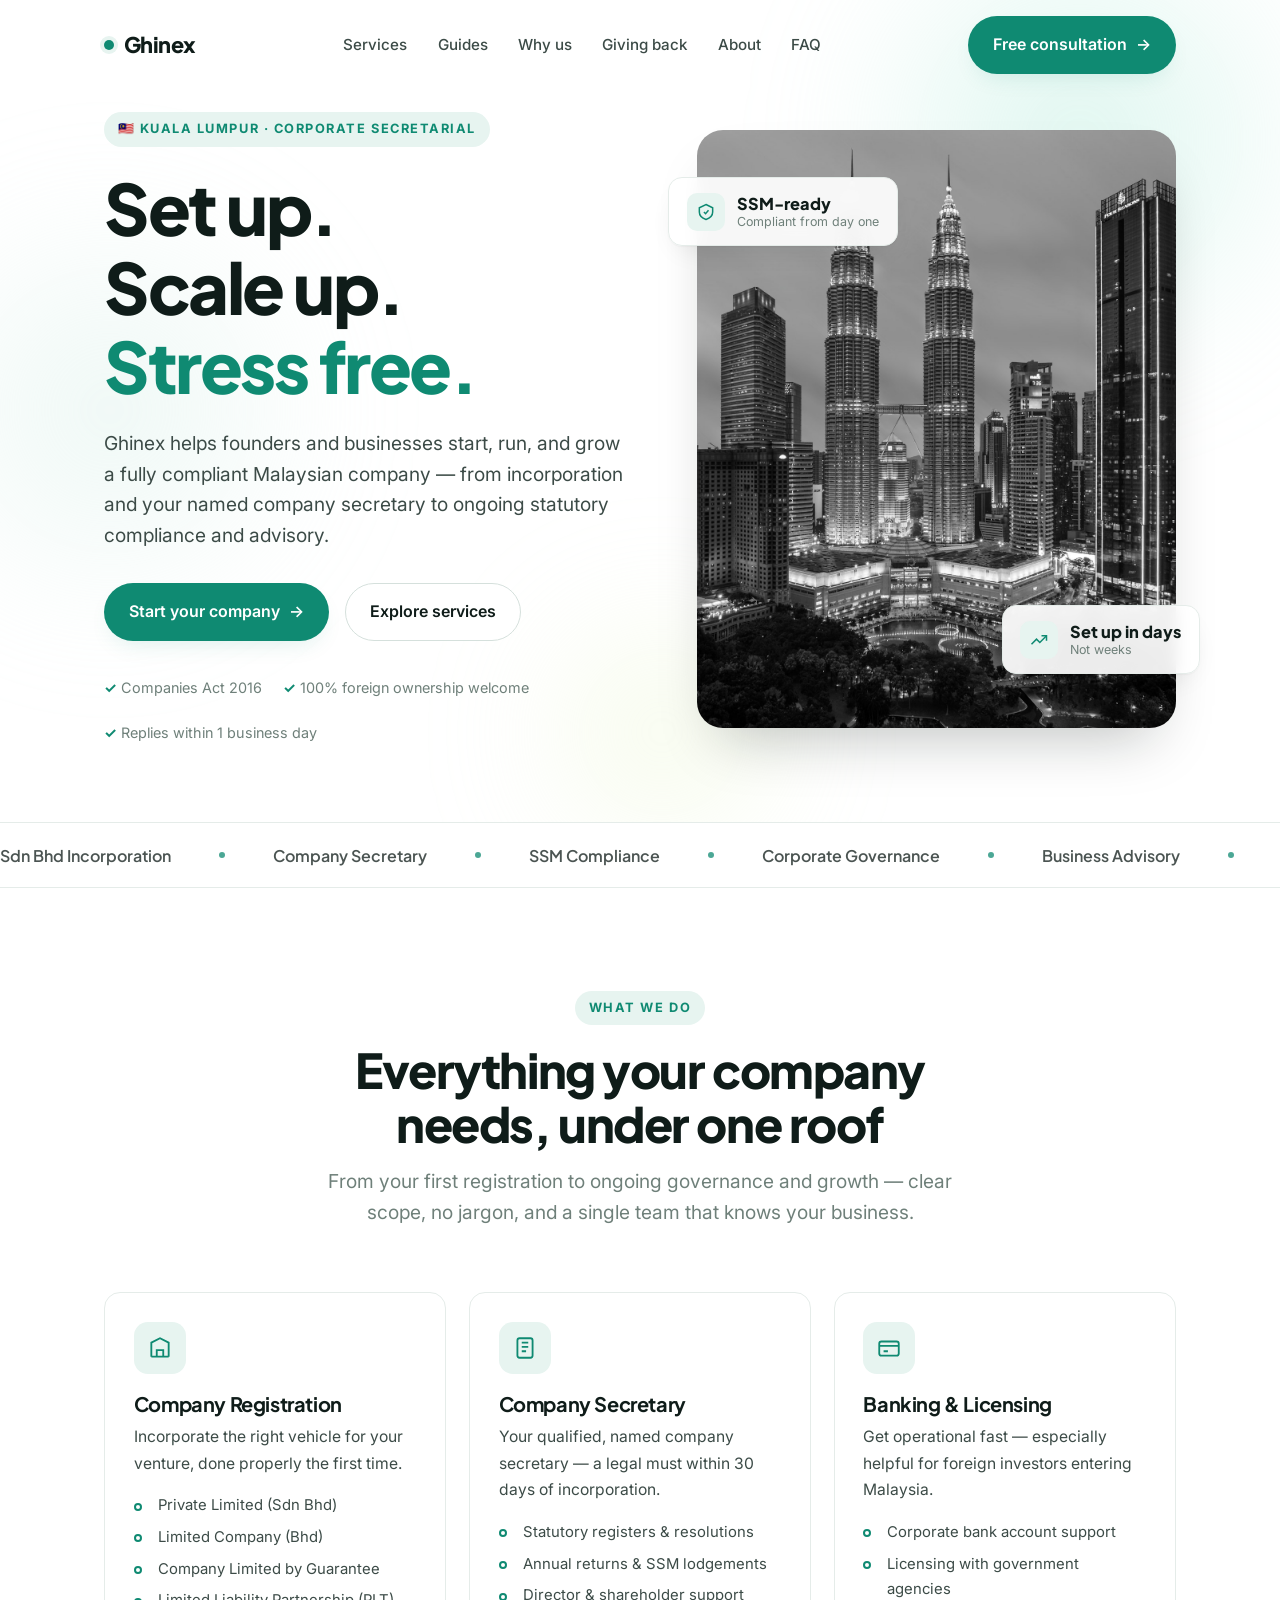
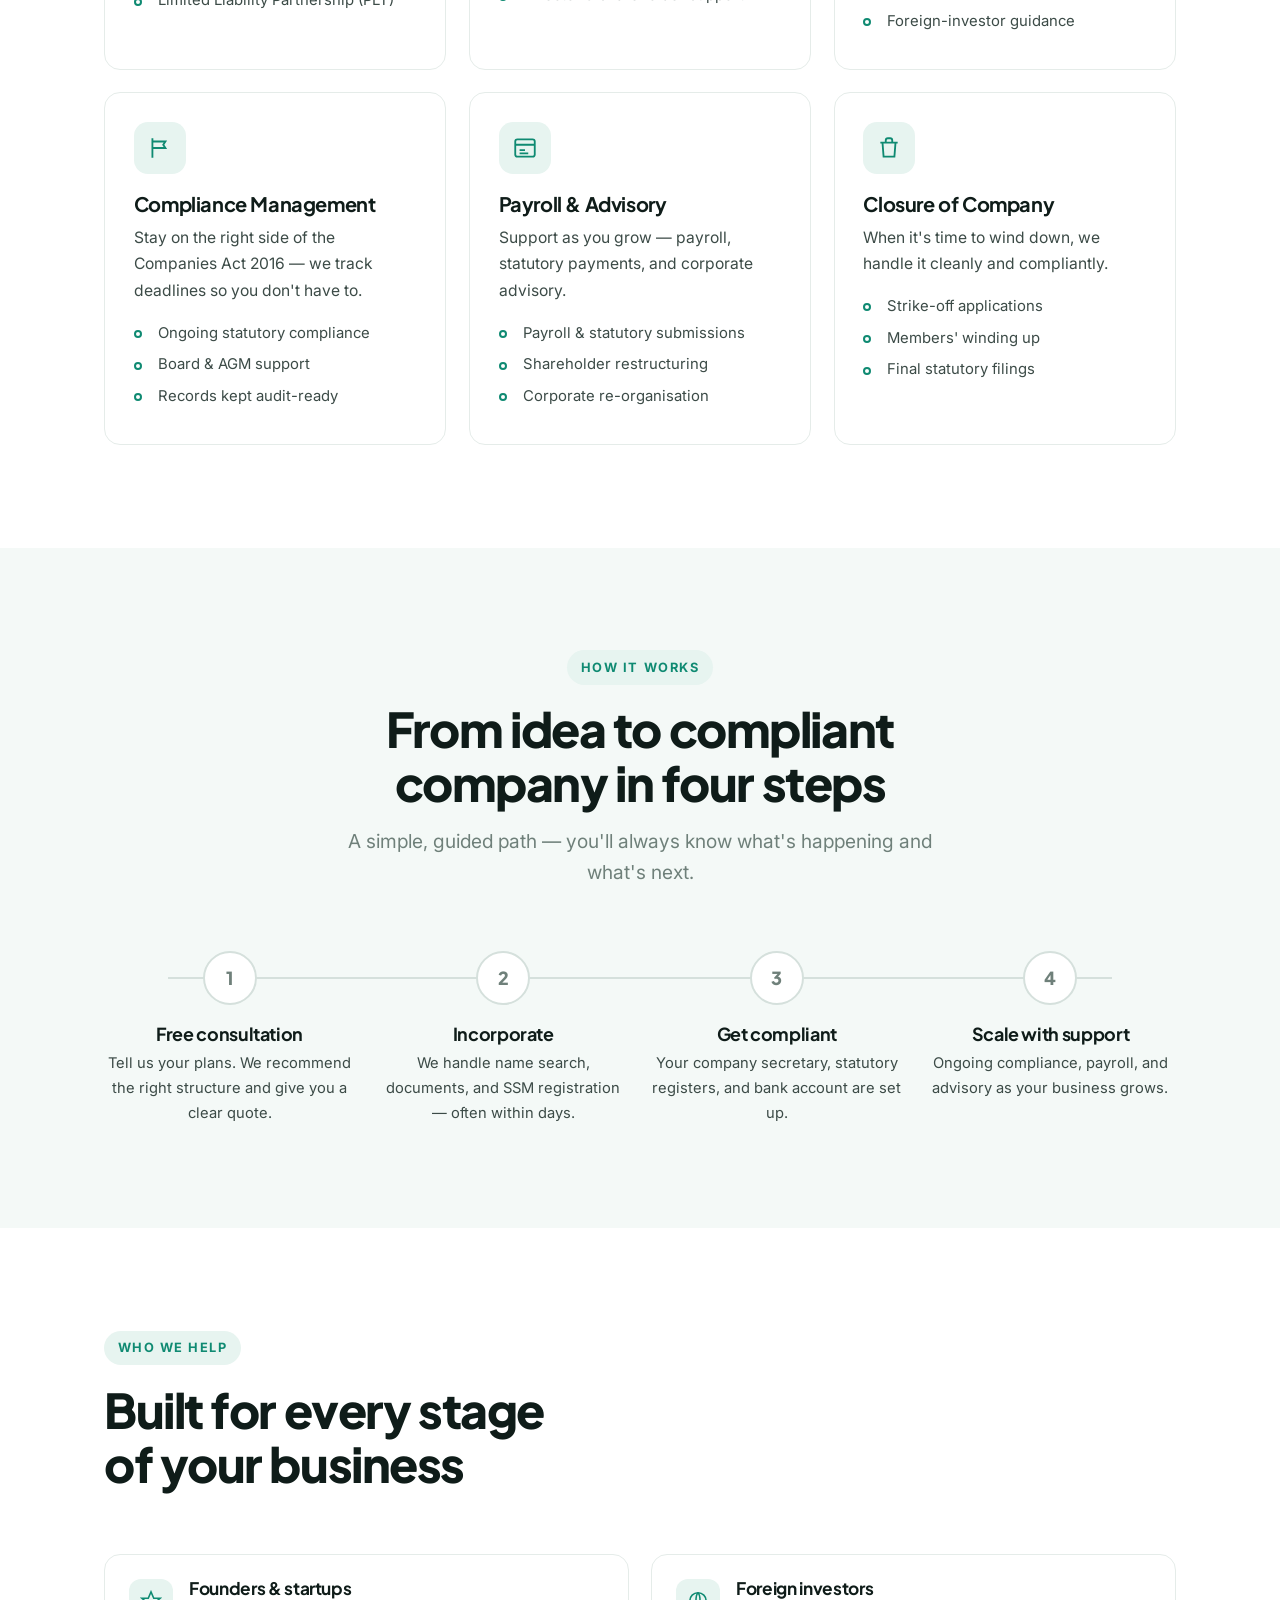
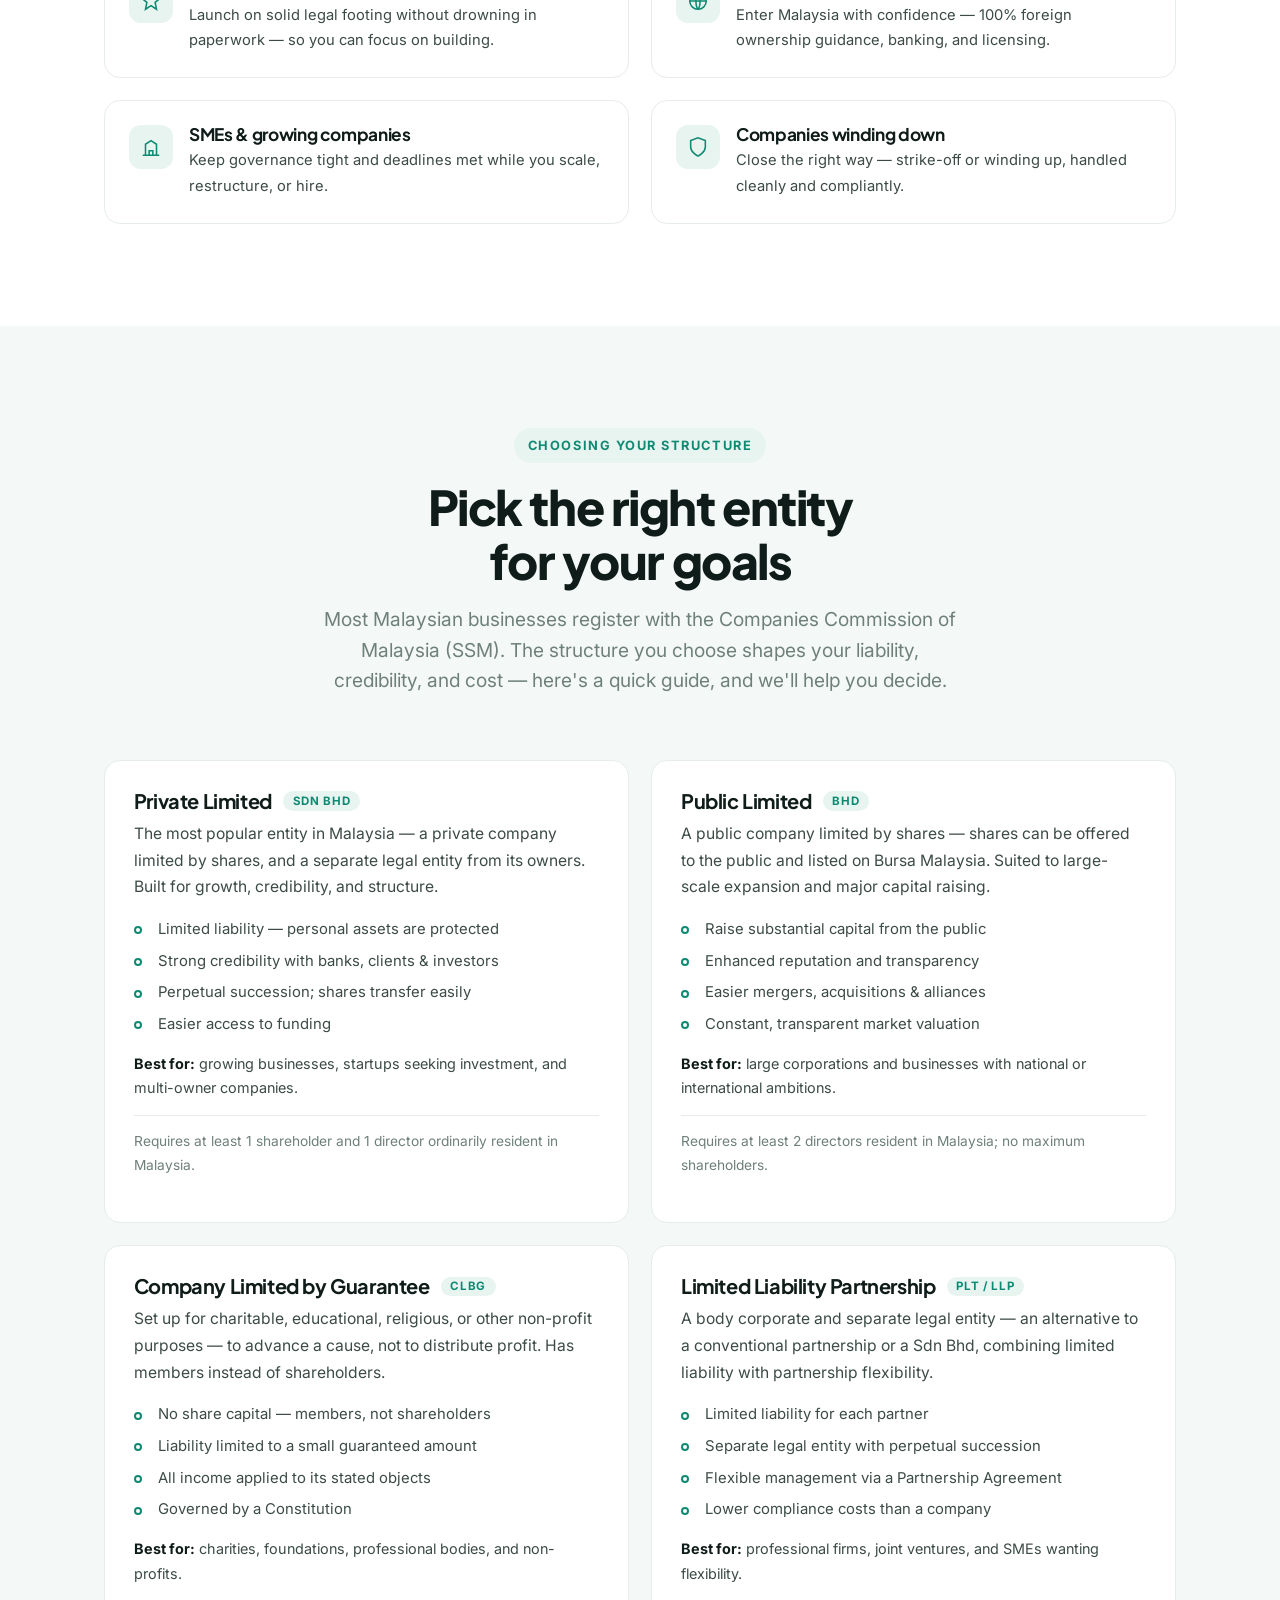
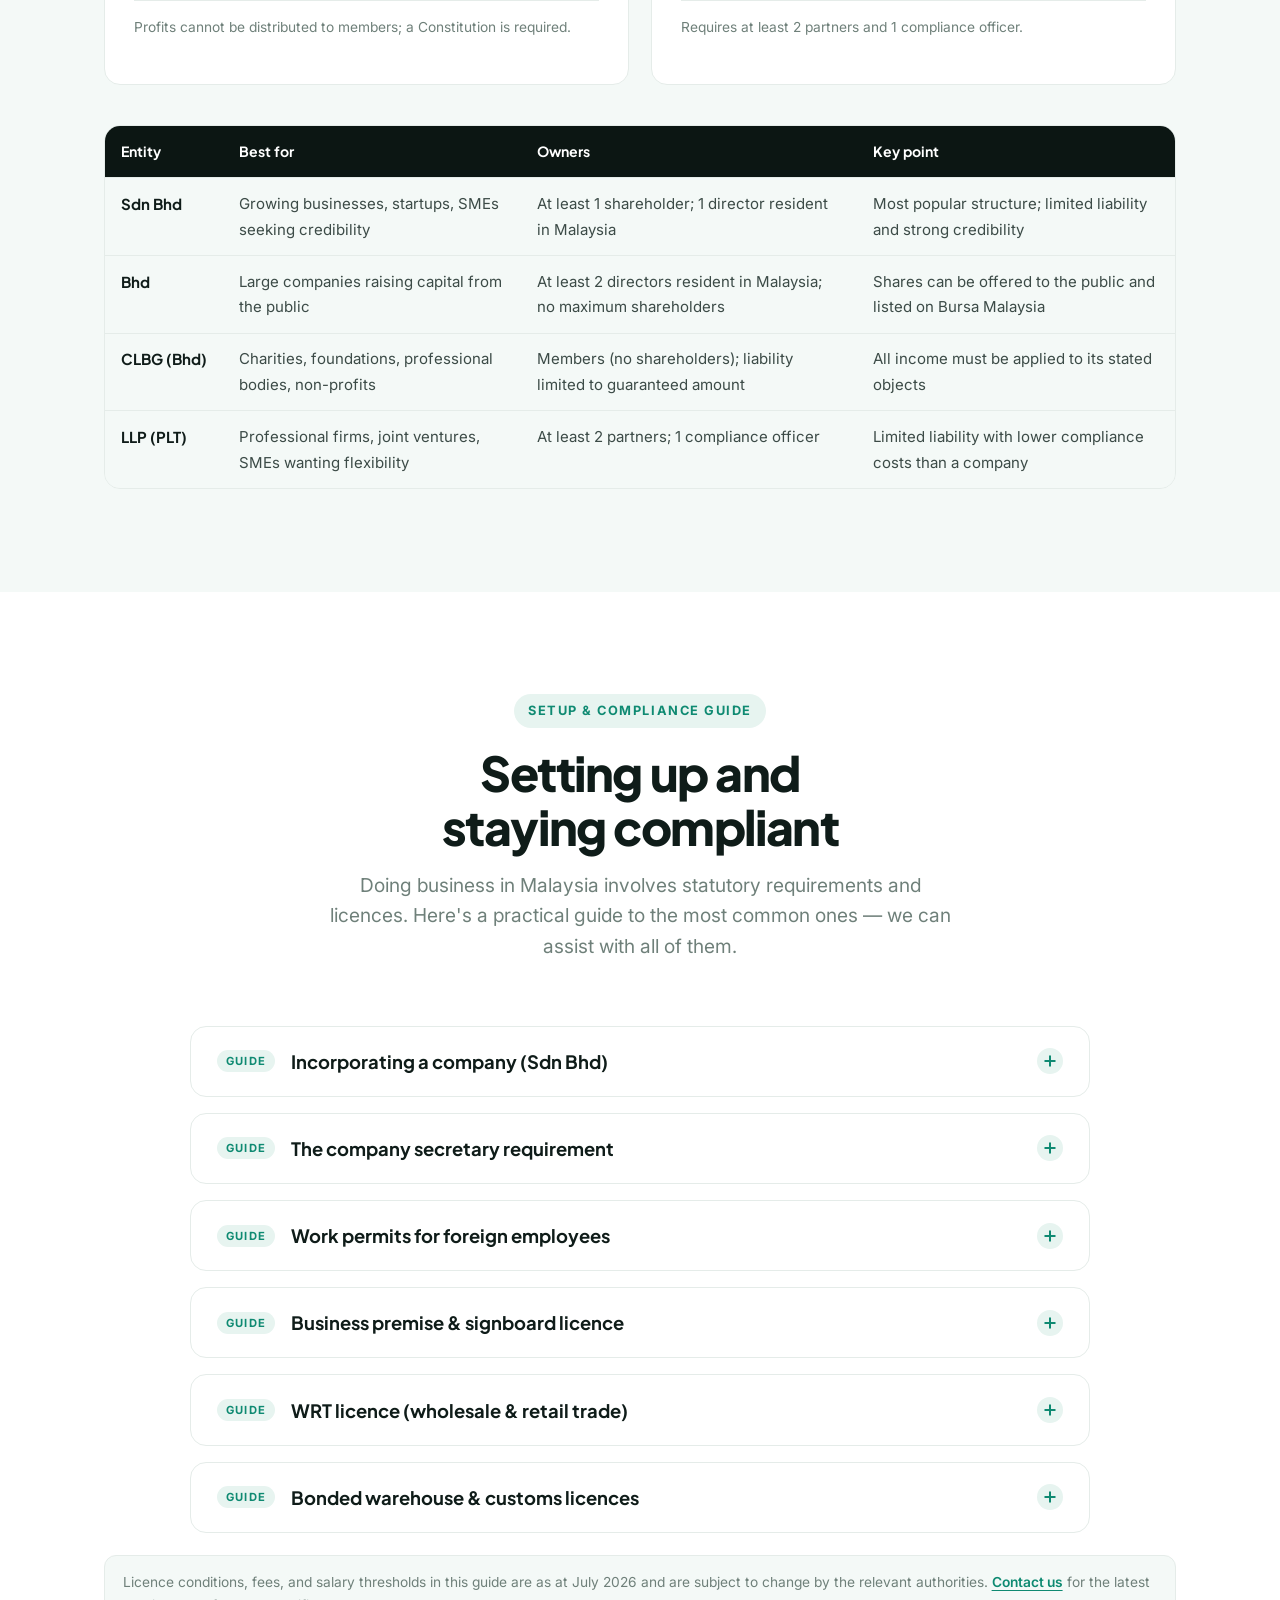
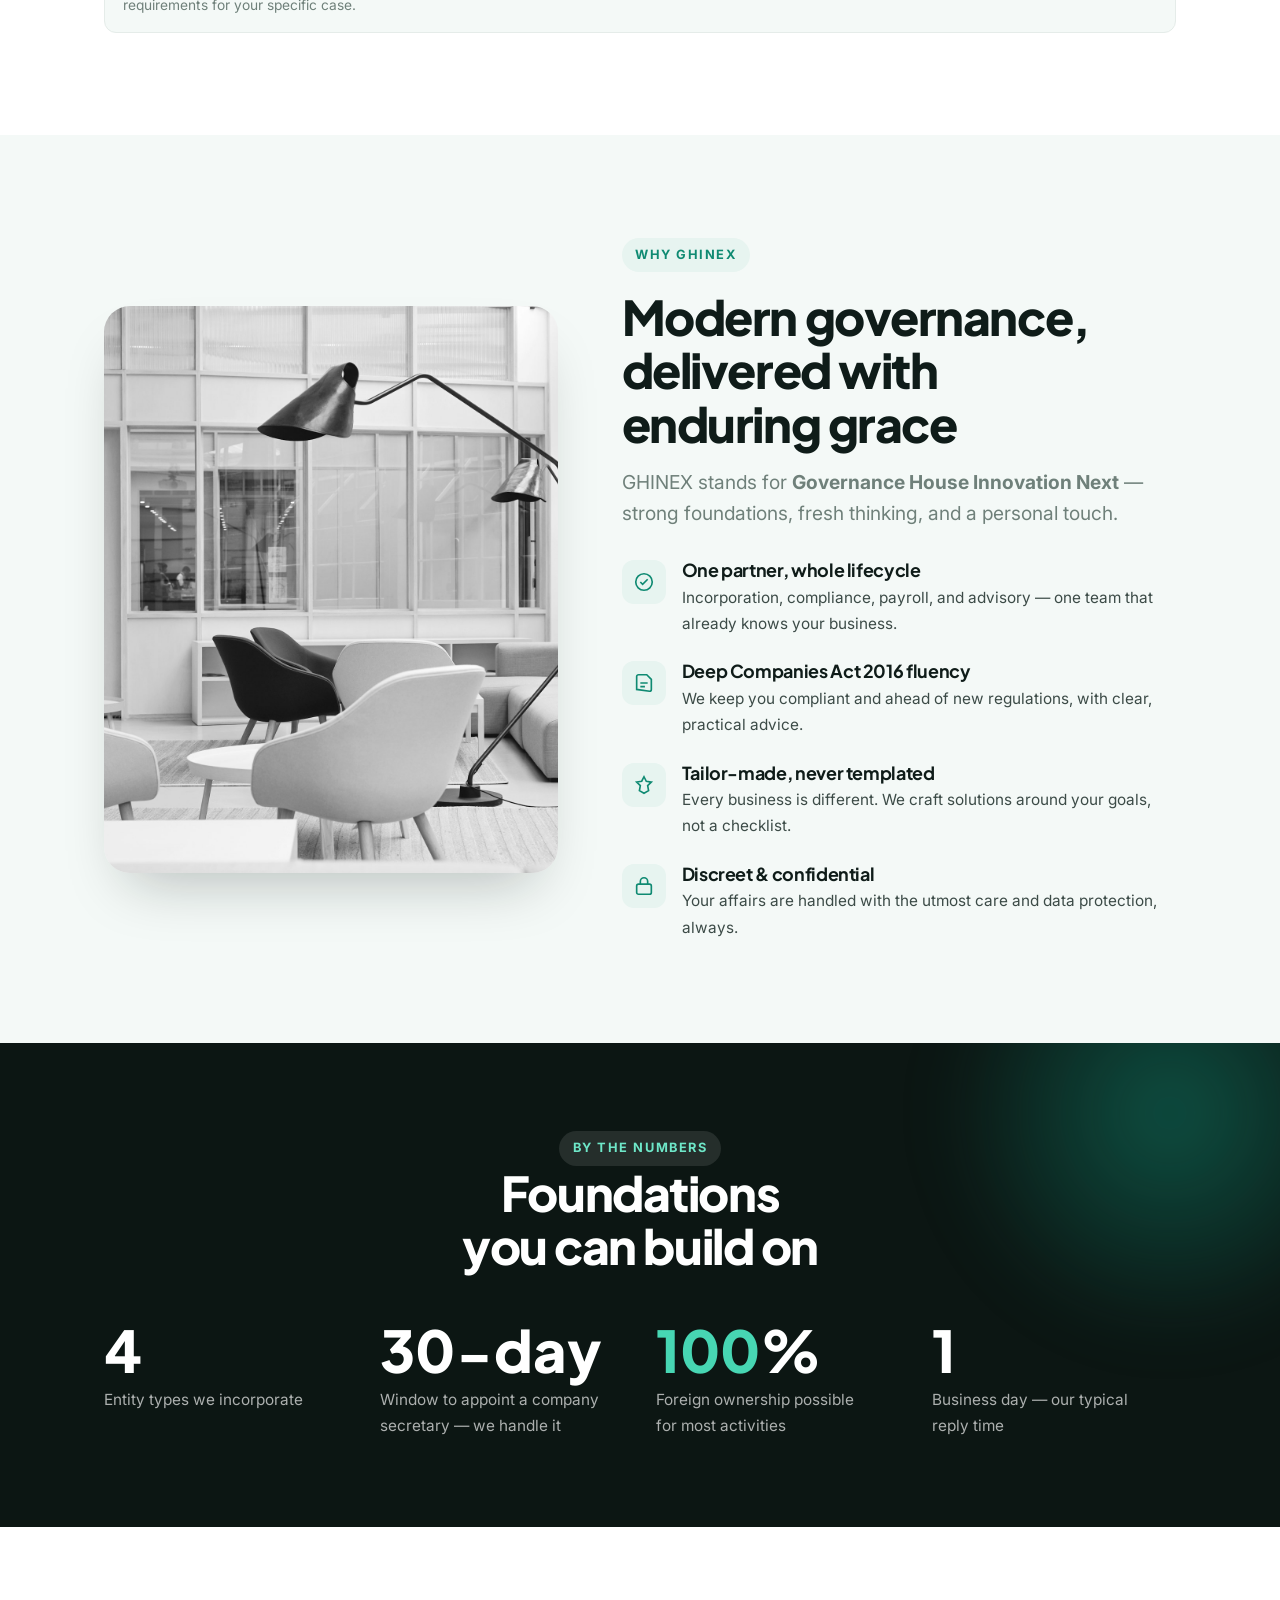
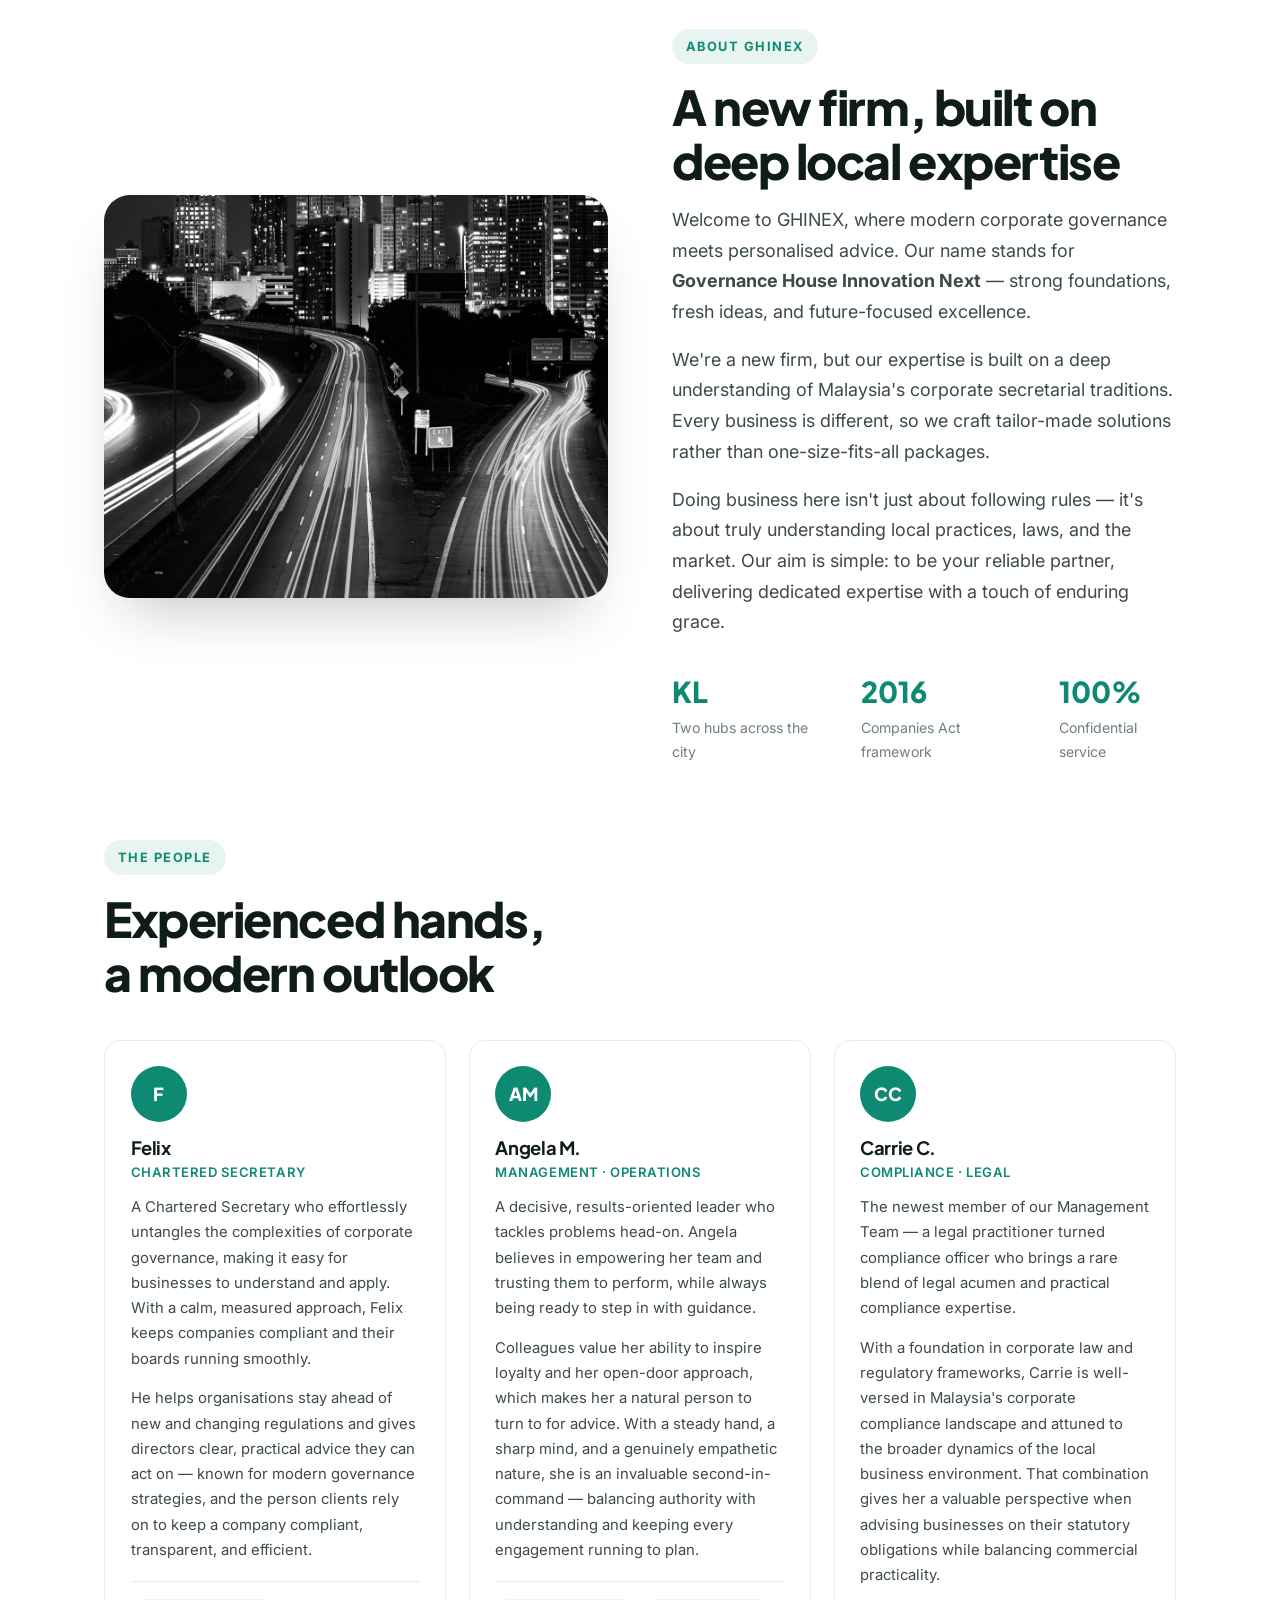
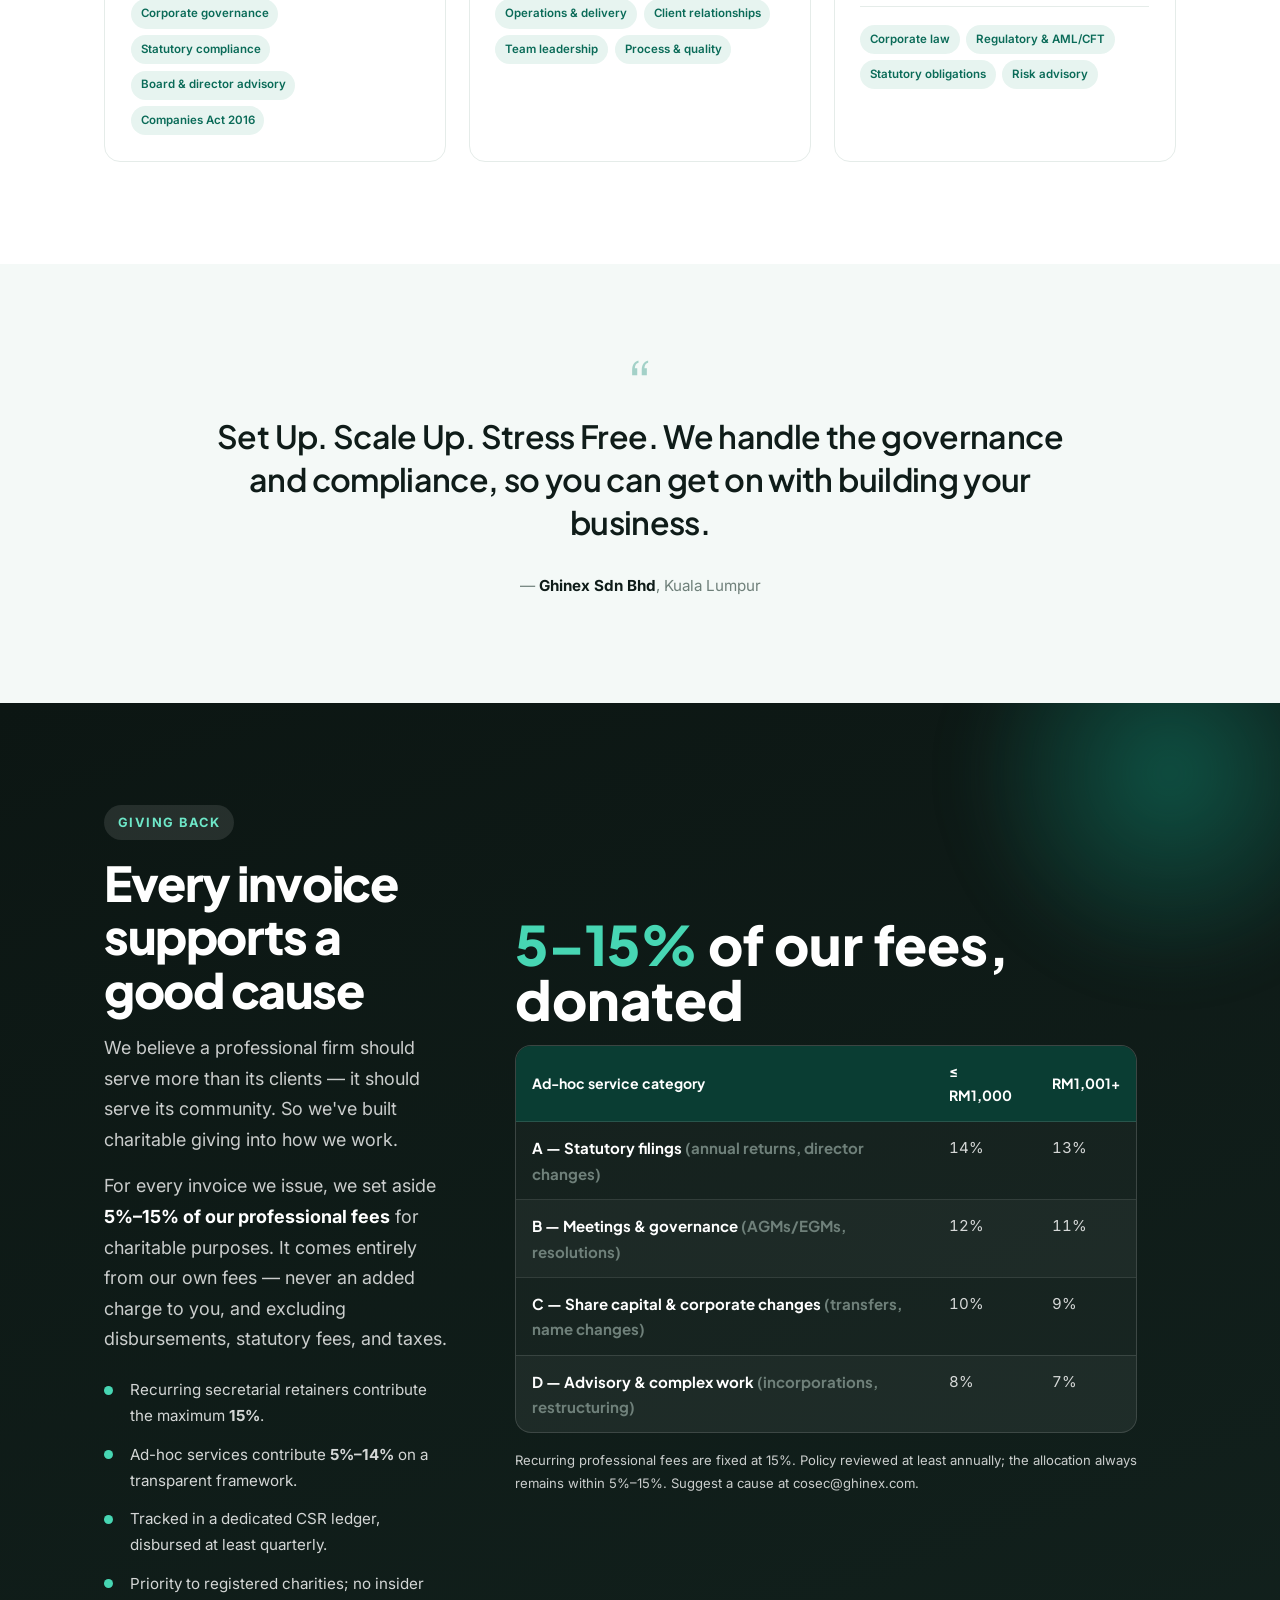
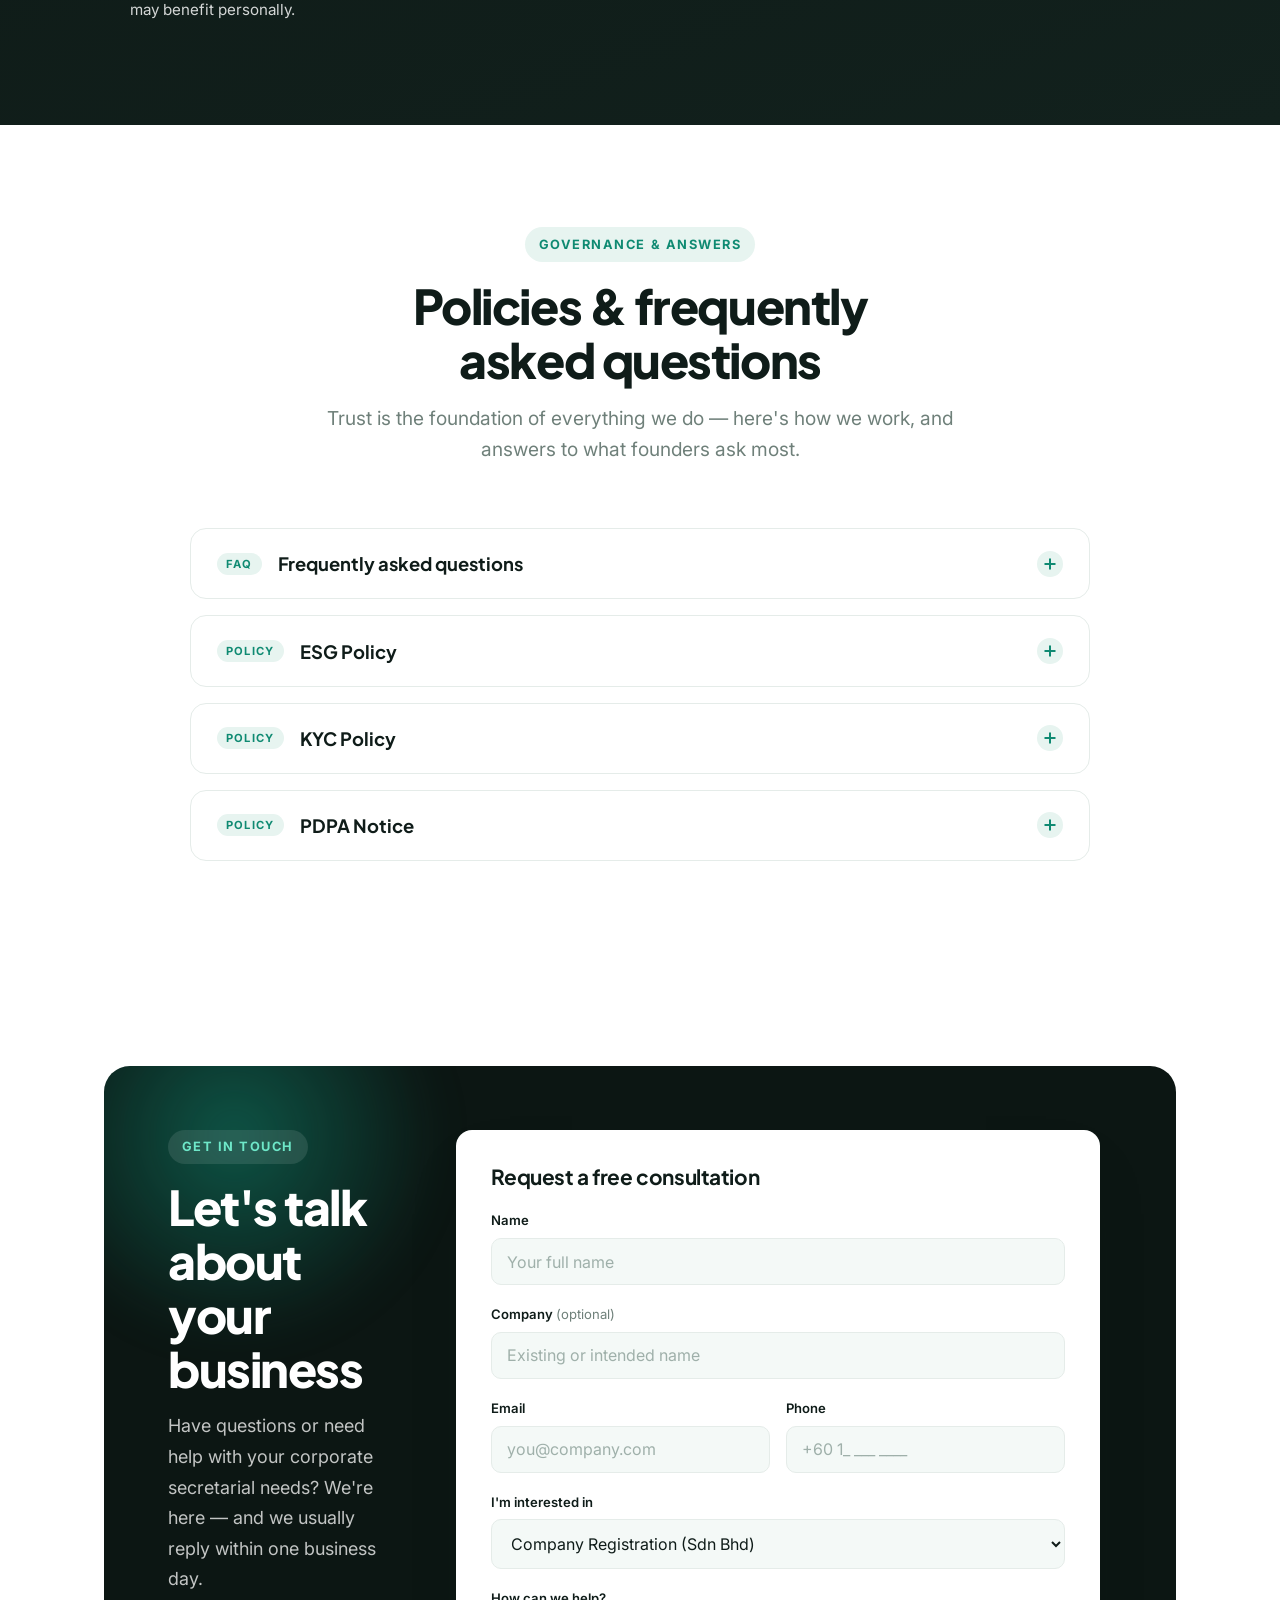
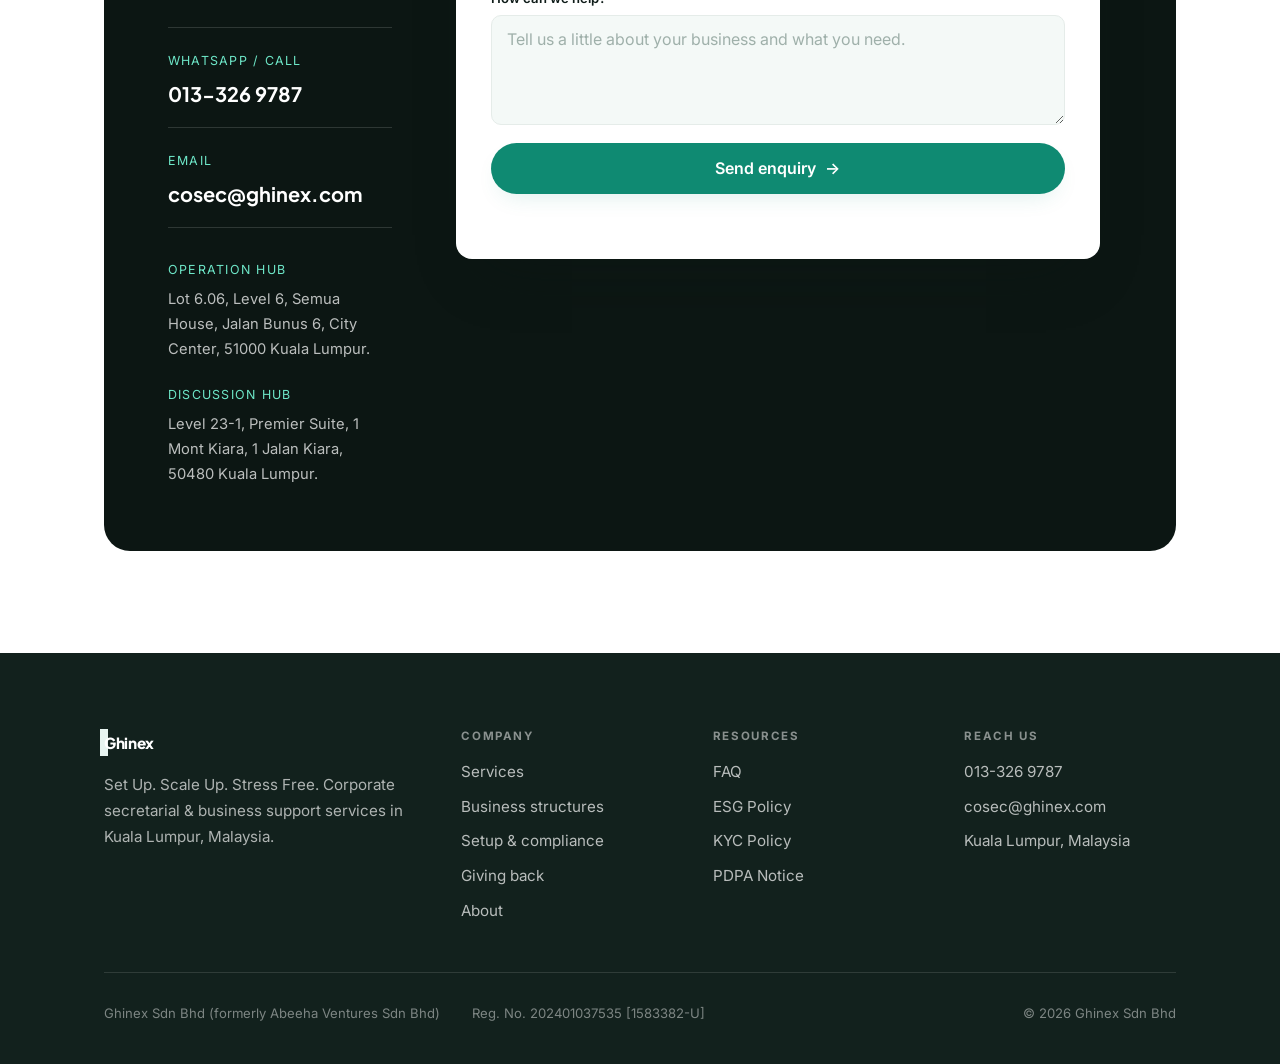
==== index.html @ e0455082 "Rename team member Alex N. to Felix Co-Authored-By: Claude Opus 4.8 <noreply@anthropic.com>" ====
<!DOCTYPE html>
<html lang="en">
<head>
  <meta charset="UTF-8" />
  <meta name="viewport" content="width=device-width, initial-scale=1.0" />
  <title>GHINEX — Corporate Secretarial &amp; Business Support in Malaysia</title>
  <meta name="description" content="Ghinex Sdn Bhd helps you set up, run and grow a compliant Malaysian company — incorporation, company secretary, statutory compliance, and business advisory. Set Up. Scale Up. Stress Free." />
  <meta name="theme-color" content="#0f8a72" />
  <meta property="og:title" content="GHINEX — Corporate Secretarial &amp; Business Support in Malaysia" />
  <meta property="og:description" content="Set Up. Scale Up. Stress Free. Incorporation, company secretary, compliance &amp; advisory for Malaysian companies." />
  <meta property="og:type" content="website" />
  <meta property="og:url" content="https://ghinex.com" />
  <link rel="icon" href="assets/favicon.svg" type="image/svg+xml" />
  <link rel="preconnect" href="https://fonts.googleapis.com" />
  <link rel="preconnect" href="https://fonts.gstatic.com" crossorigin />
  <link href="https://fonts.googleapis.com/css2?family=Inter:wght@400;500;600;700&family=Plus+Jakarta+Sans:wght@500;600;700;800&display=swap" rel="stylesheet" />
  <link rel="stylesheet" href="css/styles.css" />
</head>
<body id="top">

  <div class="progress" id="progress" aria-hidden="true"></div>

  <!-- ===================== NAV ===================== -->
  <header class="nav" id="nav">
    <div class="nav__in">
      <a href="#top" class="brand"><span class="dot"></span>Ghinex</a>
      <nav class="nav__links" aria-label="Primary">
        <a href="#services">Services</a>
        <a href="#structures">Guides</a>
        <a href="#why">Why us</a>
        <a href="#giving">Giving back</a>
        <a href="#about">About</a>
        <a href="#faq">FAQ</a>
      </nav>
      <div class="nav__right">
        <a href="#contact" class="btn btn--acc">Free consultation <span class="arw">→</span></a>
        <button class="burger" id="burger" aria-label="Open menu" aria-expanded="false"><span></span><span></span></button>
      </div>
    </div>
  </header>

  <nav class="menu" id="menu" aria-label="Mobile">
    <a href="#services">Services</a>
    <a href="#structures">Guides</a>
    <a href="#why">Why us</a>
    <a href="#giving">Giving back</a>
    <a href="#about">About</a>
    <a href="#faq">FAQ</a>
    <a href="#contact" class="btn btn--acc">Free consultation <span class="arw">→</span></a>
  </nav>

  <main>
    <!-- ===================== HERO ===================== -->
    <section class="hero">
      <div class="hero__bg" aria-hidden="true"><span></span><span></span><span></span></div>
      <div class="wrap">
        <div class="hero__grid">
          <div class="hero__lead">
            <span class="eyebrow hero__eyebrow r in">🇲🇾 Kuala Lumpur · Corporate Secretarial</span>
            <h1 class="display r in d1">Set up. Scale up.<br /><span class="acc">Stress&nbsp;free.</span></h1>
            <p class="lead hero__sub r in d2">Ghinex helps founders and businesses start, run, and grow a fully compliant Malaysian company — from incorporation and your named company secretary to ongoing statutory compliance and advisory.</p>
            <div class="hero__cta r in d3">
              <a href="#contact" class="btn btn--acc">Start your company <span class="arw">→</span></a>
              <a href="#services" class="btn btn--ghost">Explore services</a>
            </div>
            <div class="hero__trust r in d4">
              <span><span class="tick">✓</span> Companies Act 2016</span>
              <span><span class="tick">✓</span> 100% foreign ownership welcome</span>
              <span><span class="tick">✓</span> Replies within 1 business day</span>
            </div>
          </div>

          <div class="hero__visual r in d2">
            <div class="hero__photo">
              <img src="assets/hero.jpg" alt="The Petronas Towers and KLCC skyline, Kuala Lumpur" loading="eager" />
            </div>
            <div class="hero__card hero__card--a">
              <span class="ic"><svg viewBox="0 0 24 24"><path d="M12 3l8 4v5c0 5-3.5 7.5-8 9-4.5-1.5-8-4-8-9V7z"/><path d="M9.5 12l2 2 3.5-4"/></svg></span>
              <span><span class="k">SSM-ready</span><span class="l">Compliant from day one</span></span>
            </div>
            <div class="hero__card hero__card--b">
              <span class="ic"><svg viewBox="0 0 24 24"><path d="M3 17l6-6 4 4 8-8"/><path d="M15 7h6v6"/></svg></span>
              <span><span class="k">Set up in days</span><span class="l">Not weeks</span></span>
            </div>
          </div>
        </div>
      </div>
    </section>

    <!-- ===================== STRIP ===================== -->
    <div class="strip" aria-hidden="true">
      <div class="strip__row">
        <span>Sdn Bhd Incorporation</span><span>Company Secretary</span><span>SSM Compliance</span><span>Corporate Governance</span><span>Business Advisory</span><span>Payroll &amp; Statutory</span>
        <span>Sdn Bhd Incorporation</span><span>Company Secretary</span><span>SSM Compliance</span><span>Corporate Governance</span><span>Business Advisory</span><span>Payroll &amp; Statutory</span>
      </div>
    </div>

    <!-- ===================== SERVICES ===================== -->
    <section class="section" id="services">
      <div class="wrap">
        <div class="sec-intro center r">
          <span class="eyebrow">What we do</span>
          <h2 class="h2">Everything your company needs, under one roof</h2>
          <p class="lead muted">From your first registration to ongoing governance and growth — clear scope, no jargon, and a single team that knows your business.</p>
        </div>

        <div class="grid-3">
          <article class="card r">
            <span class="card__ic"><svg viewBox="0 0 24 24"><path d="M4 20V7l8-4 8 4v13"/><path d="M4 20h16M9 20v-6h6v6"/></svg></span>
            <h3>Company Registration</h3>
            <p>Incorporate the right vehicle for your venture, done properly the first time.</p>
            <ul>
              <li>Private Limited (Sdn Bhd)</li>
              <li>Limited Company (Bhd)</li>
              <li>Company Limited by Guarantee</li>
              <li>Limited Liability Partnership (PLT)</li>
            </ul>
          </article>

          <article class="card r d1">
            <span class="card__ic"><svg viewBox="0 0 24 24"><rect x="5" y="3" width="14" height="18" rx="2"/><path d="M9 7h6M9 11h6M9 15h4"/></svg></span>
            <h3>Company Secretary</h3>
            <p>Your qualified, named company secretary — a legal must within 30 days of incorporation.</p>
            <ul>
              <li>Statutory registers &amp; resolutions</li>
              <li>Annual returns &amp; SSM lodgements</li>
              <li>Director &amp; shareholder support</li>
            </ul>
          </article>

          <article class="card r d2">
            <span class="card__ic"><svg viewBox="0 0 24 24"><rect x="3" y="6" width="18" height="13" rx="2"/><path d="M3 10h18M7 15h4"/></svg></span>
            <h3>Banking &amp; Licensing</h3>
            <p>Get operational fast — especially helpful for foreign investors entering Malaysia.</p>
            <ul>
              <li>Corporate bank account support</li>
              <li>Licensing with government agencies</li>
              <li>Foreign-investor guidance</li>
            </ul>
          </article>

          <article class="card r">
            <span class="card__ic"><svg viewBox="0 0 24 24"><path d="M5 3v18M5 6h12l-2 3 2 3H5"/></svg></span>
            <h3>Compliance Management</h3>
            <p>Stay on the right side of the Companies Act 2016 — we track deadlines so you don't have to.</p>
            <ul>
              <li>Ongoing statutory compliance</li>
              <li>Board &amp; AGM support</li>
              <li>Records kept audit-ready</li>
            </ul>
          </article>

          <article class="card r d1">
            <span class="card__ic"><svg viewBox="0 0 24 24"><rect x="3" y="4" width="18" height="16" rx="2"/><path d="M3 9h18M7 14h5M7 17h8"/></svg></span>
            <h3>Payroll &amp; Advisory</h3>
            <p>Support as you grow — payroll, statutory payments, and corporate advisory.</p>
            <ul>
              <li>Payroll &amp; statutory submissions</li>
              <li>Shareholder restructuring</li>
              <li>Corporate re-organisation</li>
            </ul>
          </article>

          <article class="card r d2">
            <span class="card__ic"><svg viewBox="0 0 24 24"><path d="M4 7h16M9 7V5a2 2 0 0 1 2-2h2a2 2 0 0 1 2 2v2M6 7l1 13h10l1-13"/></svg></span>
            <h3>Closure of Company</h3>
            <p>When it's time to wind down, we handle it cleanly and compliantly.</p>
            <ul>
              <li>Strike-off applications</li>
              <li>Members' winding up</li>
              <li>Final statutory filings</li>
            </ul>
          </article>
        </div>
      </div>
    </section>

    <!-- ===================== HOW IT WORKS ===================== -->
    <section class="section section--tint" id="how">
      <div class="wrap">
        <div class="sec-intro center r">
          <span class="eyebrow">How it works</span>
          <h2 class="h2">From idea to compliant company in four steps</h2>
          <p class="lead muted">A simple, guided path — you'll always know what's happening and what's next.</p>
        </div>

        <div class="steps" id="steps">
          <div class="steps__fill" id="stepsFill" aria-hidden="true"></div>
          <div class="step r"><div class="step__no">1</div><h3>Free consultation</h3><p>Tell us your plans. We recommend the right structure and give you a clear quote.</p></div>
          <div class="step r d1"><div class="step__no">2</div><h3>Incorporate</h3><p>We handle name search, documents, and SSM registration — often within days.</p></div>
          <div class="step r d2"><div class="step__no">3</div><h3>Get compliant</h3><p>Your company secretary, statutory registers, and bank account are set up.</p></div>
          <div class="step r d3"><div class="step__no">4</div><h3>Scale with support</h3><p>Ongoing compliance, payroll, and advisory as your business grows.</p></div>
        </div>
      </div>
    </section>

    <!-- ===================== WHO WE HELP ===================== -->
    <section class="section">
      <div class="wrap">
        <div class="sec-intro r">
          <span class="eyebrow">Who we help</span>
          <h2 class="h2">Built for every stage of your business</h2>
        </div>
        <div class="grid-2">
          <div class="aud r">
            <span class="ic"><svg viewBox="0 0 24 24"><path d="M12 2l3 7h7l-5.5 4.5L18 21l-6-4-6 4 1.5-7.5L2 9h7z"/></svg></span>
            <div><h3>Founders &amp; startups</h3><p>Launch on solid legal footing without drowning in paperwork — so you can focus on building.</p></div>
          </div>
          <div class="aud r d1">
            <span class="ic"><svg viewBox="0 0 24 24"><circle cx="12" cy="12" r="9"/><path d="M3 12h18M12 3c3 3 3 15 0 18M12 3c-3 3-3 15 0 18"/></svg></span>
            <div><h3>Foreign investors</h3><p>Enter Malaysia with confidence — 100% foreign ownership guidance, banking, and licensing.</p></div>
          </div>
          <div class="aud r d2">
            <span class="ic"><svg viewBox="0 0 24 24"><path d="M3 21h18M6 21V9l6-4 6 4v12M10 21v-5h4v5"/></svg></span>
            <div><h3>SMEs &amp; growing companies</h3><p>Keep governance tight and deadlines met while you scale, restructure, or hire.</p></div>
          </div>
          <div class="aud r d3">
            <span class="ic"><svg viewBox="0 0 24 24"><path d="M12 22s8-4 8-10V5l-8-3-8 3v7c0 6 8 10 8 10z"/></svg></span>
            <div><h3>Companies winding down</h3><p>Close the right way — strike-off or winding up, handled cleanly and compliantly.</p></div>
          </div>
        </div>
      </div>
    </section>

    <!-- ===================== BUSINESS STRUCTURES ===================== -->
    <section class="section section--tint" id="structures">
      <div class="wrap">
        <div class="sec-intro center r">
          <span class="eyebrow">Choosing your structure</span>
          <h2 class="h2">Pick the right entity for your goals</h2>
          <p class="lead muted">Most Malaysian businesses register with the Companies Commission of Malaysia (SSM). The structure you choose shapes your liability, credibility, and cost — here's a quick guide, and we'll help you decide.</p>
        </div>

        <div class="struct">
          <article class="card r">
            <h3>Private Limited <span class="tag">Sdn Bhd</span></h3>
            <p>The most popular entity in Malaysia — a private company limited by shares, and a separate legal entity from its owners. Built for growth, credibility, and structure.</p>
            <ul>
              <li>Limited liability — personal assets are protected</li>
              <li>Strong credibility with banks, clients &amp; investors</li>
              <li>Perpetual succession; shares transfer easily</li>
              <li>Easier access to funding</li>
            </ul>
            <p class="best"><b>Best for:</b> growing businesses, startups seeking investment, and multi-owner companies.</p>
            <p class="req">Requires at least 1 shareholder and 1 director ordinarily resident in Malaysia.</p>
          </article>

          <article class="card r d1">
            <h3>Public Limited <span class="tag">Bhd</span></h3>
            <p>A public company limited by shares — shares can be offered to the public and listed on Bursa Malaysia. Suited to large-scale expansion and major capital raising.</p>
            <ul>
              <li>Raise substantial capital from the public</li>
              <li>Enhanced reputation and transparency</li>
              <li>Easier mergers, acquisitions &amp; alliances</li>
              <li>Constant, transparent market valuation</li>
            </ul>
            <p class="best"><b>Best for:</b> large corporations and businesses with national or international ambitions.</p>
            <p class="req">Requires at least 2 directors resident in Malaysia; no maximum shareholders.</p>
          </article>

          <article class="card r">
            <h3>Company Limited by Guarantee <span class="tag">CLBG</span></h3>
            <p>Set up for charitable, educational, religious, or other non-profit purposes — to advance a cause, not to distribute profit. Has members instead of shareholders.</p>
            <ul>
              <li>No share capital — members, not shareholders</li>
              <li>Liability limited to a small guaranteed amount</li>
              <li>All income applied to its stated objects</li>
              <li>Governed by a Constitution</li>
            </ul>
            <p class="best"><b>Best for:</b> charities, foundations, professional bodies, and non-profits.</p>
            <p class="req">Profits cannot be distributed to members; a Constitution is required.</p>
          </article>

          <article class="card r d1">
            <h3>Limited Liability Partnership <span class="tag">PLT / LLP</span></h3>
            <p>A body corporate and separate legal entity — an alternative to a conventional partnership or a Sdn Bhd, combining limited liability with partnership flexibility.</p>
            <ul>
              <li>Limited liability for each partner</li>
              <li>Separate legal entity with perpetual succession</li>
              <li>Flexible management via a Partnership Agreement</li>
              <li>Lower compliance costs than a company</li>
            </ul>
            <p class="best"><b>Best for:</b> professional firms, joint ventures, and SMEs wanting flexibility.</p>
            <p class="req">Requires at least 2 partners and 1 compliance officer.</p>
          </article>
        </div>

        <div class="tablewrap r">
          <table class="gtable">
            <thead>
              <tr><th>Entity</th><th>Best for</th><th>Owners</th><th>Key point</th></tr>
            </thead>
            <tbody>
              <tr><td class="ent">Sdn Bhd</td><td>Growing businesses, startups, SMEs seeking credibility</td><td>At least 1 shareholder; 1 director resident in Malaysia</td><td>Most popular structure; limited liability and strong credibility</td></tr>
              <tr><td class="ent">Bhd</td><td>Large companies raising capital from the public</td><td>At least 2 directors resident in Malaysia; no maximum shareholders</td><td>Shares can be offered to the public and listed on Bursa Malaysia</td></tr>
              <tr><td class="ent">CLBG (Bhd)</td><td>Charities, foundations, professional bodies, non-profits</td><td>Members (no shareholders); liability limited to guaranteed amount</td><td>All income must be applied to its stated objects</td></tr>
              <tr><td class="ent">LLP (PLT)</td><td>Professional firms, joint ventures, SMEs wanting flexibility</td><td>At least 2 partners; 1 compliance officer</td><td>Limited liability with lower compliance costs than a company</td></tr>
            </tbody>
          </table>
        </div>
      </div>
    </section>

    <!-- ===================== SETUP & COMPLIANCE GUIDE ===================== -->
    <section class="section" id="guide">
      <div class="wrap">
        <div class="sec-intro center r">
          <span class="eyebrow">Setup &amp; compliance guide</span>
          <h2 class="h2">Setting up and staying compliant</h2>
          <p class="lead muted">Doing business in Malaysia involves statutory requirements and licences. Here's a practical guide to the most common ones — we can assist with all of them.</p>
        </div>

        <div class="acc" style="max-width:900px;margin:0 auto">
          <div class="acc__item">
            <button class="acc__head" type="button" aria-expanded="false"><span class="badge">Guide</span> Incorporating a company (Sdn Bhd) <span class="ic" aria-hidden="true"></span></button>
            <div class="acc__body"><div class="acc__inner"><div class="acc__inner-pad">
              <p>To incorporate a private limited company with SSM under the Companies Act 2016, you'll need:</p>
              <ul>
                <li><b>Director</b> — at least one, aged 18+, ordinarily resident in Malaysia, not a bankrupt or recently convicted of certain offences.</li>
                <li><b>Shareholder</b> — at least one (individual or corporate). In most sectors, 100% foreign ownership is allowed.</li>
                <li><b>Paid-up capital</b> — no legal minimum; a company can start from as little as RM1 (higher may be needed for licences, work passes, or banking).</li>
                <li><b>Company name</b> — searched and reserved with SSM before incorporation.</li>
                <li><b>Registered office</b> — a Malaysian address where statutory records are kept (commonly the company secretary's office).</li>
                <li><b>Company secretary</b> — a licensed secretary appointed within 30 days of incorporation.</li>
                <li><b>Other particulars</b> — nature of business, director &amp; shareholder details, and the SSM fee. A constitution is optional for most companies.</li>
              </ul>
            </div></div></div>
          </div>

          <div class="acc__item">
            <button class="acc__head" type="button" aria-expanded="false"><span class="badge">Guide</span> The company secretary requirement <span class="ic" aria-hidden="true"></span></button>
            <div class="acc__body"><div class="acc__inner"><div class="acc__inner-pad">
              <p>Every company in Malaysia must have at least one company secretary — a statutory requirement under the Companies Act 2016. The secretary must be:</p>
              <ul>
                <li>A natural person, aged 18 or above.</li>
                <li>A Malaysian citizen or permanent resident ordinarily residing in Malaysia.</li>
                <li>A member of a prescribed professional body (e.g. MAICSA, MIA, MACS, or the Malaysian Bar) or an individual licensed by SSM.</li>
              </ul>
              <p>The first secretary must be appointed within 30 days of incorporation, and the office may not stay vacant for more than 30 days. The secretary handles statutory filings, maintains registers and minutes, and advises the board on compliance. <b>This is our core service at Ghinex.</b></p>
            </div></div></div>
          </div>

          <div class="acc__item">
            <button class="acc__head" type="button" aria-expanded="false"><span class="badge">Guide</span> Work permits for foreign employees <span class="ic" aria-hidden="true"></span></button>
            <div class="acc__body"><div class="acc__inner"><div class="acc__inner-pad">
              <p>Foreign nationals need a valid pass to work in Malaysia. The employer must generally first register with the Immigration Department's Expatriate Services Division (ESD). The <b>Employment Pass (EP)</b> has three categories by basic monthly salary (rates effective 1 June 2026):</p>
              <div class="tablewrap" style="margin:0.6rem 0 1rem">
                <table class="gtable">
                  <thead><tr><th>Category</th><th>Basic monthly salary</th><th>Key features</th></tr></thead>
                  <tbody>
                    <tr><td class="ent">Category I</td><td class="num">RM20,000 and above</td><td>Senior management &amp; key posts; up to 10 years with the same employer; dependants allowed</td></tr>
                    <tr><td class="ent">Category II</td><td class="num">RM10,000 – RM19,999</td><td>Managerial &amp; professional roles; up to 10 years; dependants allowed</td></tr>
                    <tr><td class="ent">Category III</td><td class="num">RM5,000 – RM9,999</td><td>Skilled roles; up to 5 years; dependants allowed (RM7,000+ for manufacturing)</td></tr>
                  </tbody>
                </table>
              </div>
              <h4>Other common passes</h4>
              <ul>
                <li><b>Professional Visit Pass (PVP)</b> — for foreign experts on short-term services while employed overseas; up to 12 months.</li>
                <li><b>Visit Pass (Temporary Employment)</b> — for approved sectors like manufacturing, construction, and plantation, subject to quota.</li>
                <li><b>Dependant Pass</b> — for spouses and children of eligible EP holders.</li>
                <li><b>Residence Pass-Talent (RP-T)</b> — up to 10 years for highly qualified expatriates. We assist end to end.</li>
              </ul>
            </div></div></div>
          </div>

          <div class="acc__item">
            <button class="acc__head" type="button" aria-expanded="false"><span class="badge">Guide</span> Business premise &amp; signboard licence <span class="ic" aria-hidden="true"></span></button>
            <div class="acc__body"><div class="acc__inner"><div class="acc__inner-pad">
              <p>Most businesses operating from physical premises need a business premise licence and a signboard licence from the local authority (e.g. DBKL for Kuala Lumpur).</p>
              <ul>
                <li>Required before you start operating and before displaying any signboard.</li>
                <li>Typical documents: SSM registration, tenancy agreement or proof of ownership, photos of the premises, and the signboard design.</li>
                <li>Signboards must comply with local rules, including giving prominence to Bahasa Malaysia (other languages may appear alongside).</li>
                <li>Generally valid one year and renewable; some activities also need Fire &amp; Rescue or Health Department approvals.</li>
              </ul>
            </div></div></div>
          </div>

          <div class="acc__item">
            <button class="acc__head" type="button" aria-expanded="false"><span class="badge">Guide</span> WRT licence (wholesale &amp; retail trade) <span class="ic" aria-hidden="true"></span></button>
            <div class="acc__body"><div class="acc__inner"><div class="acc__inner-pad">
              <p>A WRT licence is required for foreign-owned companies (generally &gt;50% foreign equity) before carrying on distributive trade — wholesale, retail, franchising, import/export, and certain service businesses.</p>
              <ul>
                <li><b>Authority</b> — Ministry of Domestic Trade and Cost of Living (KPDN).</li>
                <li><b>Capital</b> — minimum RM1,000,000 paid-up for most categories; higher for large formats (department stores, hypermarkets).</li>
                <li><b>Premises</b> — a physical, commercially-zoned premises with a tenancy of at least 12 months (virtual offices not accepted).</li>
                <li><b>Validity</b> — generally 1–2 years and renewable; some sub-sectors are closed to foreign participation.</li>
              </ul>
              <p>It's also commonly a prerequisite for foreign-owned companies applying for Employment Passes in distributive trade.</p>
            </div></div></div>
          </div>

          <div class="acc__item">
            <button class="acc__head" type="button" aria-expanded="false"><span class="badge">Guide</span> Bonded warehouse &amp; customs licences <span class="ic" aria-hidden="true"></span></button>
            <div class="acc__body"><div class="acc__inner"><div class="acc__inner-pad">
              <p>Companies in warehousing, logistics, and trading may need licences under the Customs Act 1967, issued by the Royal Malaysian Customs Department (JKDM). A bonded warehouse lets imported dutiable goods be stored with duty and taxes suspended until release.</p>
              <ul>
                <li><b>Public bonded warehouse</b> — for storing third-party goods; ~RM1,000,000 minimum paid-up capital and a substantial storage area.</li>
                <li><b>Private bonded warehouse</b> — for storing your own goods; ~RM150,000 minimum paid-up capital.</li>
                <li><b>Licensed Manufacturing Warehouse (LMW)</b> — for export-oriented manufacturers; duty exemptions on imported inputs and machinery.</li>
              </ul>
              <p>We advise on the current requirements as part of our licensing support service.</p>
            </div></div></div>
          </div>
        </div>
        <p class="notebar r">Licence conditions, fees, and salary thresholds in this guide are as at July 2026 and are subject to change by the relevant authorities. <a class="ln" href="mailto:cosec@ghinex.com?subject=Latest%20requirements">Contact us</a> for the latest requirements for your specific case.</p>
      </div>
    </section>

    <!-- ===================== WHY US ===================== -->
    <section class="section section--tint" id="why">
      <div class="wrap">
        <div class="why">
          <div class="why__media r"><img src="assets/about.jpg" alt="A calm, modern workspace" loading="lazy" /></div>
          <div class="why__col">
            <div class="sec-intro r" style="margin-bottom:2rem">
              <span class="eyebrow">Why Ghinex</span>
              <h2 class="h2">Modern governance, delivered with enduring grace</h2>
              <p class="lead muted">GHINEX stands for <b>Governance House Innovation Next</b> — strong foundations, fresh thinking, and a personal touch.</p>
            </div>
            <div class="why__list">
              <div class="feat r d1"><span class="ic"><svg viewBox="0 0 24 24"><circle cx="12" cy="12" r="9"/><path d="M8 12l2.5 2.5L16 9"/></svg></span><div><h3>One partner, whole lifecycle</h3><p>Incorporation, compliance, payroll, and advisory — one team that already knows your business.</p></div></div>
              <div class="feat r d2"><span class="ic"><svg viewBox="0 0 24 24"><path d="M4 19V5a2 2 0 0 1 2-2h9l5 5v11a2 2 0 0 1-2 2z"/><path d="M8 12h8M8 16h5"/></svg></span><div><h3>Deep Companies Act 2016 fluency</h3><p>We keep you compliant and ahead of new regulations, with clear, practical advice.</p></div></div>
              <div class="feat r d3"><span class="ic"><svg viewBox="0 0 24 24"><path d="M12 3l2.5 5 5.5.8-4 3.9 1 5.5L12 21l-5-2.9 1-5.5-4-3.9 5.5-.8z"/></svg></span><div><h3>Tailor-made, never templated</h3><p>Every business is different. We craft solutions around your goals, not a checklist.</p></div></div>
              <div class="feat r d4"><span class="ic"><svg viewBox="0 0 24 24"><rect x="4" y="10" width="16" height="11" rx="2"/><path d="M8 10V7a4 4 0 0 1 8 0v3"/></svg></span><div><h3>Discreet &amp; confidential</h3><p>Your affairs are handled with the utmost care and data protection, always.</p></div></div>
            </div>
          </div>
        </div>
      </div>
    </section>

    <!-- ===================== STATS BAND ===================== -->
    <section class="band">
      <div class="wrap">
        <div class="band__head r">
          <span class="eyebrow">By the numbers</span>
          <h2 class="h2">Foundations you can build on</h2>
        </div>
        <div class="band__grid">
          <div class="r"><div class="band__k" data-count="4">4</div><span class="band__l">Entity types we incorporate</span></div>
          <div class="r d1"><div class="band__k" data-count="30" data-suffix="-day">30</div><span class="band__l">Window to appoint a company secretary — we handle it</span></div>
          <div class="r d2"><div class="band__k" data-count="100"><span class="u">100</span>%</div><span class="band__l">Foreign ownership possible for most activities</span></div>
          <div class="r d3"><div class="band__k" data-count="1">1</div><span class="band__l">Business day — our typical reply time</span></div>
        </div>
      </div>
    </section>

    <!-- ===================== ABOUT + TEAM ===================== -->
    <section class="section" id="about">
      <div class="wrap">
        <div class="about">
          <div class="about__media r"><img src="assets/band.jpg" alt="Kuala Lumpur at night" loading="lazy" /></div>
          <div class="r d1">
            <span class="eyebrow" style="margin-bottom:1rem">About Ghinex</span>
            <h2 class="h2" style="margin-bottom:1.1rem">A new firm, built on deep local expertise</h2>
            <p>Welcome to GHINEX, where modern corporate governance meets personalised advice. Our name stands for <b>Governance House Innovation Next</b> — strong foundations, fresh ideas, and future-focused excellence.</p>
            <p>We're a new firm, but our expertise is built on a deep understanding of Malaysia's corporate secretarial traditions. Every business is different, so we craft tailor-made solutions rather than one-size-fits-all packages.</p>
            <p>Doing business here isn't just about following rules — it's about truly understanding local practices, laws, and the market. Our aim is simple: to be your reliable partner, delivering dedicated expertise with a touch of enduring grace.</p>
            <div class="stat-row">
              <div><div class="k">KL</div><div class="l">Two hubs across the city</div></div>
              <div><div class="k">2016</div><div class="l">Companies Act framework</div></div>
              <div><div class="k">100%</div><div class="l">Confidential service</div></div>
            </div>
          </div>
        </div>

        <div class="sec-intro r" style="margin:clamp(3.5rem,6vw,5rem) 0 2.5rem">
          <span class="eyebrow">The people</span>
          <h2 class="h2">Experienced hands, a modern outlook</h2>
        </div>
        <div class="team">
          <div class="member r">
            <div class="av">F</div>
            <h3>Felix</h3>
            <div class="rl">Chartered Secretary</div>
            <p>A Chartered Secretary who effortlessly untangles the complexities of corporate governance, making it easy for businesses to understand and apply. With a calm, measured approach, Felix keeps companies compliant and their boards running smoothly.</p>
            <p>He helps organisations stay ahead of new and changing regulations and gives directors clear, practical advice they can act on — known for modern governance strategies, and the person clients rely on to keep a company compliant, transparent, and efficient.</p>
            <div class="tags"><span>Corporate governance</span><span>Statutory compliance</span><span>Board &amp; director advisory</span><span>Companies Act 2016</span></div>
          </div>
          <div class="member r d1">
            <div class="av">AM</div>
            <h3>Angela M.</h3>
            <div class="rl">Management · Operations</div>
            <p>A decisive, results-oriented leader who tackles problems head-on. Angela believes in empowering her team and trusting them to perform, while always being ready to step in with guidance.</p>
            <p>Colleagues value her ability to inspire loyalty and her open-door approach, which makes her a natural person to turn to for advice. With a steady hand, a sharp mind, and a genuinely empathetic nature, she is an invaluable second-in-command — balancing authority with understanding and keeping every engagement running to plan.</p>
            <div class="tags"><span>Operations &amp; delivery</span><span>Client relationships</span><span>Team leadership</span><span>Process &amp; quality</span></div>
          </div>
          <div class="member r d2">
            <div class="av">CC</div>
            <h3>Carrie C.</h3>
            <div class="rl">Compliance · Legal</div>
            <p>The newest member of our Management Team — a legal practitioner turned compliance officer who brings a rare blend of legal acumen and practical compliance expertise.</p>
            <p>With a foundation in corporate law and regulatory frameworks, Carrie is well-versed in Malaysia's corporate compliance landscape and attuned to the broader dynamics of the local business environment. That combination gives her a valuable perspective when advising businesses on their statutory obligations while balancing commercial practicality.</p>
            <div class="tags"><span>Corporate law</span><span>Regulatory &amp; AML/CFT</span><span>Statutory obligations</span><span>Risk advisory</span></div>
          </div>
        </div>
      </div>
    </section>

    <!-- ===================== QUOTE ===================== -->
    <section class="section section--tint">
      <div class="wrap">
        <div class="quote r">
          <div class="mark">“</div>
          <blockquote>Set Up. Scale Up. Stress Free. We handle the governance and compliance, so you can get on with building your business.</blockquote>
          <cite>— <b>Ghinex Sdn Bhd</b>, Kuala Lumpur</cite>
        </div>
      </div>
    </section>

    <!-- ===================== GIVING BACK (CSR) ===================== -->
    <section class="section csr" id="giving">
      <div class="wrap">
        <div class="csr__grid">
          <div class="r">
            <span class="eyebrow">Giving back</span>
            <h2 class="h2" style="margin:1rem 0">Every invoice supports a good cause</h2>
            <p>We believe a professional firm should serve more than its clients — it should serve its community. So we've built charitable giving into how we work.</p>
            <p>For every invoice we issue, we set aside <b style="color:#fff">5%–15% of our professional fees</b> for charitable purposes. It comes entirely from our own fees — never an added charge to you, and excluding disbursements, statutory fees, and taxes.</p>
            <ul class="csr__points">
              <li>Recurring secretarial retainers contribute the maximum <b>15%</b>.</li>
              <li>Ad-hoc services contribute <b>5%–14%</b> on a transparent framework.</li>
              <li>Tracked in a dedicated CSR ledger, disbursed at least quarterly.</li>
              <li>Priority to registered charities; no insider may benefit personally.</li>
            </ul>
          </div>
          <div class="r d1">
            <div class="big" style="margin-bottom:1.2rem"><span class="u">5–15%</span> of our fees, donated</div>
            <div class="tablewrap">
              <table class="gtable">
                <thead><tr><th>Ad-hoc service category</th><th>≤ RM1,000</th><th>RM1,001+</th></tr></thead>
                <tbody>
                  <tr><td class="ent">A — Statutory filings <span class="muted">(annual returns, director changes)</span></td><td class="num">14%</td><td class="num">13%</td></tr>
                  <tr><td class="ent">B — Meetings &amp; governance <span class="muted">(AGMs/EGMs, resolutions)</span></td><td class="num">12%</td><td class="num">11%</td></tr>
                  <tr><td class="ent">C — Share capital &amp; corporate changes <span class="muted">(transfers, name changes)</span></td><td class="num">10%</td><td class="num">9%</td></tr>
                  <tr><td class="ent">D — Advisory &amp; complex work <span class="muted">(incorporations, restructuring)</span></td><td class="num">8%</td><td class="num">7%</td></tr>
                </tbody>
              </table>
            </div>
            <p class="csr__note">Recurring professional fees are fixed at 15%. Policy reviewed at least annually; the allocation always remains within 5%–15%. Suggest a cause at cosec@ghinex.com.</p>
          </div>
        </div>
      </div>
    </section>

    <!-- ===================== GOVERNANCE / FAQ ===================== -->
    <section class="section" id="faq">
      <div class="wrap">
        <div class="sec-intro center r">
          <span class="eyebrow">Governance &amp; answers</span>
          <h2 class="h2">Policies &amp; frequently asked questions</h2>
          <p class="lead muted">Trust is the foundation of everything we do — here's how we work, and answers to what founders ask most.</p>
        </div>

        <div class="acc" style="margin:0 auto">
          <div class="acc__item" id="faqbox">
            <button class="acc__head" type="button" aria-expanded="false"><span class="badge">FAQ</span> Frequently asked questions <span class="ic" aria-hidden="true"></span></button>
            <div class="acc__body"><div class="acc__inner"><div class="acc__inner-pad">
              <dl class="faq-dl">
                <dt>Is a company secretary mandatory in Malaysia?</dt>
                <dd>Yes. Under the Companies Act 2016, every company must appoint at least one qualified company secretary within 30 days of incorporation. Ghinex can act as your named secretary.</dd>
                <dt>How long does it take to incorporate a Sdn Bhd?</dt>
                <dd>Once your proposed name is approved and the documents are signed, registration with SSM is typically completed within a few working days.</dd>
                <dt>Who can set up a Sdn Bhd?</dt>
                <dd>At least one director ordinarily resident in Malaysia and at least one shareholder (they may be the same person). Paid-up capital can start from as little as RM1.</dd>
                <dt>Can foreigners own a Malaysian company?</dt>
                <dd>For most business activities, 100% foreign ownership is permitted; some regulated sectors carry conditions. We advise on structure, licensing, and opening a corporate bank account.</dd>
                <dt>What ongoing compliance will my company have?</dt>
                <dd>Maintaining statutory registers, lodging the annual return, preparing (and where required auditing) financial statements, and keeping SSM filings up to date. We manage this for you.</dd>
                <dt>How are your fees structured?</dt>
                <dd>Every engagement is tailored. Tell us what you're planning and we'll prepare a clear quote — no obligation.</dd>
              </dl>
            </div></div></div>
          </div>

          <div class="acc__item" id="esgbox">
            <button class="acc__head" type="button" aria-expanded="false"><span class="badge">Policy</span> ESG Policy <span class="ic" aria-hidden="true"></span></button>
            <div class="acc__body"><div class="acc__inner"><div class="acc__inner-pad">
              <p>We integrate Environmental, Social, and Governance (ESG) principles into our operations and the way we serve clients.</p>
              <div class="acc__cols">
                <div><h4>Environmental</h4><ul><li>Digital-first, low-waste processes</li><li>Efficient energy &amp; water use</li><li>Sustainable procurement</li></ul></div>
                <div><h4>Social</h4><ul><li>Well-being &amp; a diverse workplace</li><li>Strong client &amp; community focus</li><li>Fair labour &amp; human rights</li></ul></div>
                <div><h4>Governance</h4><ul><li>Strong Code of Conduct</li><li>Strict legal compliance</li><li>Robust data security</li></ul></div>
              </div>
              <p class="muted" style="font-size:0.92rem">Request the full ESG policy at <a class="ln" href="mailto:cosec@ghinex.com?subject=Request%20for%20full%20ESG%20Policy">cosec@ghinex.com</a>.</p>
            </div></div></div>
          </div>

          <div class="acc__item" id="kycbox">
            <button class="acc__head" type="button" aria-expanded="false"><span class="badge">Policy</span> KYC Policy <span class="ic" aria-hidden="true"></span></button>
            <div class="acc__body"><div class="acc__inner"><div class="acc__inner-pad">
              <p>Our Know Your Customer policy underpins our commitment to anti-money-laundering (AML) and counter-financing of terrorism (CFT) compliance.</p>
              <div class="acc__cols">
                <div><h4>Why it matters</h4><ul><li>Regulatory compliance</li><li>Risk mitigation</li><li>Protecting the financial system</li></ul></div>
                <div><h4>What we may collect</h4><ul><li>Identity of directors &amp; owners</li><li>Proof of address &amp; documents</li><li>Source of funds, where required</li></ul></div>
                <div><h4>Our promise</h4><ul><li>Utmost confidentiality</li><li>Strict data protection</li><li>A secure, compliant onboarding</li></ul></div>
              </div>
              <p class="muted" style="font-size:0.92rem">Request the full KYC policy at <a class="ln" href="mailto:cosec@ghinex.com?subject=Request%20for%20full%20KYC%20Policy">cosec@ghinex.com</a>.</p>
            </div></div></div>
          </div>

          <div class="acc__item" id="pdpabox">
            <button class="acc__head" type="button" aria-expanded="false"><span class="badge">Policy</span> PDPA Notice <span class="ic" aria-hidden="true"></span></button>
            <div class="acc__body"><div class="acc__inner"><div class="acc__inner-pad">
              <p>We respect your privacy. Ghinex protects personal data in line with Malaysia's Personal Data Protection Act 2010 (PDPA). This notice explains, in simple terms, how we handle personal data.</p>
              <div class="acc__cols">
                <div><h4>What we collect</h4><ul><li>Names, NRIC/passport &amp; contact details of officers</li><li>Residential &amp; business addresses</li><li>Financial &amp; employment info for filings/payroll</li></ul></div>
                <div><h4>How we use it</h4><ul><li>To deliver secretarial, advisory &amp; payroll services</li><li>To meet legal obligations (Companies Act, AML/CFT)</li><li>To communicate about your engagement</li></ul></div>
                <div><h4>Your rights</h4><ul><li>Access &amp; correct your data</li><li>Limit or withdraw consent, subject to law</li><li>We never sell data; disclosure only where necessary</li></ul></div>
              </div>
              <p class="muted" style="font-size:0.92rem">To exercise your rights or request the full PDPA Notice, contact <a class="ln" href="mailto:cosec@ghinex.com?subject=PDPA%20Notice">cosec@ghinex.com</a>.</p>
            </div></div></div>
          </div>
        </div>
      </div>
    </section>

    <!-- ===================== CONTACT ===================== -->
    <section class="section" id="contact">
      <div class="wrap">
        <div class="cta r">
          <div class="cta__grid">
            <div>
              <span class="eyebrow" style="background:rgba(255,255,255,0.1);color:#6ee7c8">Get in touch</span>
              <h2 class="h2" style="margin:1rem 0">Let's talk about your business</h2>
              <p class="cta__lead">Have questions or need help with your corporate secretarial needs? We're here — and we usually reply within one business day.</p>
              <a class="cta__ch" href="https://wa.me/60133269787" target="_blank" rel="noopener"><span class="k">WhatsApp / Call</span><span class="v">013-326 9787</span></a>
              <a class="cta__ch" href="mailto:cosec@ghinex.com"><span class="k">Email</span><span class="v">cosec@ghinex.com</span></a>
              <div class="cta__hubs">
                <div><span class="k">Operation Hub</span><p>Lot 6.06, Level 6, Semua House, Jalan Bunus 6, City Center, 51000 Kuala Lumpur.</p></div>
                <div><span class="k">Discussion Hub</span><p>Level 23-1, Premier Suite, 1 Mont Kiara, 1 Jalan Kiara, 50480 Kuala Lumpur.</p></div>
              </div>
            </div>

            <form class="form" id="leadForm" action="https://formsubmit.co/cosec@ghinex.com" method="POST" novalidate>
              <h3>Request a free consultation</h3>
              <!-- Delivered to cosec@ghinex.com. JS enhances this with a no-reload send; the native POST above is a fallback. -->
              <input type="hidden" name="_subject" value="New enquiry from ghinex.com" />
              <input type="hidden" name="_template" value="table" />
              <input type="hidden" name="_captcha" value="false" />
              <input type="text" name="_honey" tabindex="-1" autocomplete="off" aria-hidden="true" style="position:absolute;left:-9999px;width:1px;height:1px;opacity:0;" />
              <div class="field"><label for="f-name">Name</label><input type="text" id="f-name" name="name" required autocomplete="name" placeholder="Your full name" /></div>
              <div class="field"><label for="f-company">Company <span class="opt">(optional)</span></label><input type="text" id="f-company" name="company" autocomplete="organization" placeholder="Existing or intended name" /></div>
              <div class="field-row">
                <div class="field"><label for="f-email">Email</label><input type="email" id="f-email" name="email" required autocomplete="email" placeholder="you@company.com" /></div>
                <div class="field"><label for="f-phone">Phone</label><input type="tel" id="f-phone" name="phone" autocomplete="tel" placeholder="+60 1_ ___ ____" /></div>
              </div>
              <div class="field"><label for="f-service">I'm interested in</label>
                <select id="f-service" name="service">
                  <option>Company Registration (Sdn Bhd)</option>
                  <option>Company Secretary</option>
                  <option>Banking &amp; Licensing</option>
                  <option>Compliance Management</option>
                  <option>Payroll &amp; Advisory</option>
                  <option>Closure of Company</option>
                  <option>Something else</option>
                </select>
              </div>
              <div class="field"><label for="f-message">How can we help?</label><textarea id="f-message" name="message" rows="4" placeholder="Tell us a little about your business and what you need."></textarea></div>
              <button type="submit" class="btn btn--acc">Send enquiry <span class="arw">→</span></button>
              <p class="form__note" id="formNote" role="status" aria-live="polite"></p>
            </form>
          </div>
        </div>
      </div>
    </section>
  </main>

  <!-- ===================== FOOTER ===================== -->
  <footer class="footer">
    <div class="wrap">
      <div class="footer__top">
        <div>
          <a href="#top" class="brand"><span class="dot"></span>Ghinex</a>
          <p>Set Up. Scale Up. Stress Free. Corporate secretarial &amp; business support services in Kuala Lumpur, Malaysia.</p>
        </div>
        <div>
          <h4>Company</h4>
          <a href="#services">Services</a>
          <a href="#structures">Business structures</a>
          <a href="#guide">Setup &amp; compliance</a>
          <a href="#giving">Giving back</a>
          <a href="#about">About</a>
        </div>
        <div>
          <h4>Resources</h4>
          <a href="#faq">FAQ</a>
          <a href="#esgbox">ESG Policy</a>
          <a href="#kycbox">KYC Policy</a>
          <a href="#pdpabox">PDPA Notice</a>
        </div>
        <div>
          <h4>Reach us</h4>
          <a href="https://wa.me/60133269787" target="_blank" rel="noopener">013-326 9787</a>
          <a href="mailto:cosec@ghinex.com">cosec@ghinex.com</a>
          <span class="txt">Kuala Lumpur, Malaysia</span>
        </div>
      </div>
      <div class="footer__legal">
        <span>Ghinex Sdn Bhd (formerly Abeeha Ventures Sdn Bhd)</span>
        <span>Reg. No. 202401037535 [1583382-U]</span>
        <span class="grow">© <span id="year">2026</span> Ghinex Sdn Bhd</span>
      </div>
    </div>
  </footer>

  <script src="js/main.js"></script>
</body>
</html>
---- css/styles.css ----
/* =====================================================================
   GHINEX — Website 2
   Animated · professional · highly readable · informative
   Light theme with a confident emerald accent.
   ===================================================================== */

:root {
  --bg:        #ffffff;
  --bg-2:      #f4f9f7;   /* soft mint-grey */
  --bg-3:      #eaf3f0;
  --dark:      #0c1613;   /* deep sections */
  --dark-2:    #12211d;
  --ink:       #0f1c19;   /* headings */
  --text:      #3c4b47;   /* body */
  --muted:     #6f807a;   /* captions */
  --line:      #e5ece9;
  --line-2:    #d5e0dc;

  --acc:       #0f8a72;   /* emerald */
  --acc-2:     #0a6b58;
  --acc-3:     #0d7862;
  --acc-tint:  #e7f4f0;
  --acc-ring:  rgba(15,138,114,0.16);

  --gold:      #b8894b;   /* rare secondary, used sparingly */

  --sans: "Inter", -apple-system, BlinkMacSystemFont, "Segoe UI", Roboto, sans-serif;
  --disp: "Plus Jakarta Sans", var(--sans);

  --maxw: 1200px;
  --pad: clamp(1.25rem, 5vw, 4rem);
  --r: 16px;   /* card radius */
  --r-lg: 26px;
  --ease: cubic-bezier(0.22, 1, 0.36, 1);
  --shadow: 0 1px 2px rgba(12,22,19,0.04), 0 12px 30px -14px rgba(12,22,19,0.14);
  --shadow-lg: 0 30px 60px -24px rgba(12,22,19,0.28);
}

*, *::before, *::after { box-sizing: border-box; margin: 0; padding: 0; }
html { scroll-behavior: smooth; overflow-x: clip; scroll-padding-top: 88px; -webkit-text-size-adjust: 100%; }
body {
  font-family: var(--sans); color: var(--text); background: var(--bg);
  font-size: 18px; line-height: 1.7; overflow-x: clip;
  -webkit-font-smoothing: antialiased; text-rendering: optimizeLegibility;
}
a { color: inherit; text-decoration: none; }
img { max-width: 100%; display: block; }
::selection { background: var(--acc); color: #fff; }
:focus-visible { outline: 2px solid var(--acc); outline-offset: 3px; border-radius: 4px; }

/* ---- Type ---- */
h1, h2, h3, h4 { font-family: var(--disp); color: var(--ink); line-height: 1.12; font-weight: 700; letter-spacing: -0.02em; text-wrap: balance; }
.display { font-size: clamp(2.5rem, 5.6vw, 4.4rem); font-weight: 800; letter-spacing: -0.035em; }
.h2 { font-size: clamp(2rem, 4vw, 3rem); font-weight: 800; letter-spacing: -0.03em; }
.h3 { font-size: 1.4rem; }
.lead { font-size: clamp(1.1rem, 1.5vw, 1.3rem); line-height: 1.6; color: var(--text); }
.eyebrow {
  display: inline-flex; align-items: center; gap: 0.55rem;
  font-family: var(--sans); font-size: 0.8rem; font-weight: 700; letter-spacing: 0.12em; text-transform: uppercase;
  color: var(--acc); background: var(--acc-tint); padding: 0.4rem 0.85rem; border-radius: 100px;
}
.eyebrow--plain { background: none; padding: 0; color: var(--acc); }
.muted { color: var(--muted); }

/* ---- Layout ---- */
.wrap { max-width: var(--maxw); margin: 0 auto; padding-left: var(--pad); padding-right: var(--pad); }
.section { padding: clamp(4rem, 8vw, 7rem) 0; }
.section--tint { background: var(--bg-2); }
.sec-intro { max-width: 640px; margin-bottom: clamp(2.5rem, 5vw, 4rem); }
.sec-intro.center { margin-left: auto; margin-right: auto; text-align: center; }
.sec-intro .eyebrow { margin-bottom: 1.1rem; }
.sec-intro h2 { margin-bottom: 1rem; }

/* ---- Buttons ---- */
.btn {
  display: inline-flex; align-items: center; gap: 0.55rem; font-family: var(--sans);
  font-size: 1rem; font-weight: 600; padding: 0.9rem 1.5rem; border-radius: 100px; cursor: pointer;
  border: 1px solid transparent; transition: transform 0.3s var(--ease), background 0.3s var(--ease), box-shadow 0.3s var(--ease), color 0.3s;
  will-change: transform;
}
.btn .arw { transition: transform 0.3s var(--ease); }
.btn:hover .arw { transform: translateX(4px); }
.btn--acc { background: var(--acc); color: #fff; box-shadow: 0 10px 24px -10px var(--acc-ring); }
.btn--acc:hover { background: var(--acc-2); transform: translateY(-2px); box-shadow: 0 16px 30px -12px rgba(15,138,114,0.5); }
.btn--ghost { background: #fff; color: var(--ink); border-color: var(--line-2); }
.btn--ghost:hover { border-color: var(--acc); color: var(--acc); transform: translateY(-2px); }
.btn--light { background: #fff; color: var(--ink); }
.btn--light:hover { transform: translateY(-2px); box-shadow: var(--shadow); }
.tlink { display: inline-flex; align-items: center; gap: 0.45rem; font-weight: 600; color: var(--acc); }
.tlink .arw { transition: transform 0.3s var(--ease); }
.tlink:hover .arw { transform: translateX(4px); }

/* =====================================================================
   NAV
   ===================================================================== */
.nav { position: fixed; inset: 0 0 auto 0; z-index: 100; transition: background 0.4s, box-shadow 0.4s, border-color 0.4s; border-bottom: 1px solid transparent; }
.nav.scrolled { background: rgba(255,255,255,0.82); backdrop-filter: saturate(180%) blur(16px); -webkit-backdrop-filter: saturate(180%) blur(16px); border-bottom-color: var(--line); }
.nav__in { max-width: var(--maxw); margin: 0 auto; padding: 1rem var(--pad); display: flex; align-items: center; justify-content: space-between; gap: 1.5rem; }
.brand { display: inline-flex; align-items: center; gap: 0.6rem; font-family: var(--disp); font-weight: 800; font-size: 1.35rem; letter-spacing: -0.02em; color: var(--ink); }
.brand .dot { width: 10px; height: 10px; border-radius: 50%; background: var(--acc); box-shadow: 0 0 0 4px var(--acc-tint); }
.nav__links { display: flex; gap: 1.9rem; }
.nav__links a { font-size: 0.95rem; font-weight: 500; color: var(--text); position: relative; }
.nav__links a::after { content: ""; position: absolute; left: 0; bottom: -5px; height: 2px; width: 0; background: var(--acc); border-radius: 2px; transition: width 0.3s var(--ease); }
.nav__links a:hover { color: var(--ink); }
.nav__links a:hover::after { width: 100%; }
.nav__right { display: flex; align-items: center; gap: 1rem; }
.burger { display: none; width: 30px; height: 20px; position: relative; background: none; border: 0; cursor: pointer; }
.burger span { position: absolute; left: 0; width: 100%; height: 2px; background: var(--ink); border-radius: 2px; transition: transform 0.35s var(--ease), opacity 0.2s; }
.burger span:nth-child(1) { top: 3px; } .burger span:nth-child(2) { bottom: 3px; }
.burger.open span:nth-child(1) { top: 9px; transform: rotate(45deg); }
.burger.open span:nth-child(2) { bottom: 9px; transform: rotate(-45deg); }
.menu { position: fixed; inset: 0; z-index: 99; background: #fff; display: flex; flex-direction: column; justify-content: center; gap: 0.3rem; padding: 0 var(--pad); opacity: 0; visibility: hidden; transform: translateY(-6px); transition: opacity 0.35s, transform 0.35s var(--ease), visibility 0.35s; }
.menu.open { opacity: 1; visibility: visible; transform: none; }
.menu a { font-family: var(--disp); font-size: clamp(1.8rem, 8vw, 2.6rem); font-weight: 700; padding: 0.35rem 0; color: var(--ink); }
.menu a:hover { color: var(--acc); }
.menu .btn { margin-top: 1.4rem; width: fit-content; }

/* ---- scroll progress ---- */
.progress { position: fixed; top: 0; left: 0; height: 3px; width: 0; background: linear-gradient(90deg, var(--acc), #35c9a8); z-index: 101; transition: width 0.1s linear; }

/* =====================================================================
   HERO
   ===================================================================== */
.hero { position: relative; padding: clamp(7rem, 12vh, 9.5rem) 0 clamp(3rem, 6vw, 5rem); overflow: clip; }
.hero__bg { position: absolute; inset: 0; z-index: -1; overflow: clip; }
.hero__bg span { position: absolute; border-radius: 50%; filter: blur(60px); opacity: 0.5; }
.hero__bg span:nth-child(1) { width: 520px; height: 520px; background: radial-gradient(circle, #b7ecdd, transparent 70%); top: -120px; right: -60px; animation: drift1 16s var(--ease) infinite alternate; }
.hero__bg span:nth-child(2) { width: 460px; height: 460px; background: radial-gradient(circle, #d9f0e9, transparent 70%); top: 180px; left: -120px; animation: drift2 20s var(--ease) infinite alternate; }
.hero__bg span:nth-child(3) { width: 300px; height: 300px; background: radial-gradient(circle, #eaf6cf, transparent 70%); bottom: -60px; left: 40%; animation: drift1 24s var(--ease) infinite alternate; }
@keyframes drift1 { to { transform: translate(-40px, 40px) scale(1.1); } }
@keyframes drift2 { to { transform: translate(50px, -30px) scale(1.08); } }

.hero__grid { display: grid; grid-template-columns: 1.05fr 0.95fr; gap: clamp(2rem, 5vw, 4rem); align-items: center; }
.hero__eyebrow { margin-bottom: 1.4rem; }
.hero h1 { margin-bottom: 1.4rem; }
.hero h1 .acc { color: var(--acc); }
.hero__sub { max-width: 46ch; margin-bottom: 2rem; }
.hero__cta { display: flex; flex-wrap: wrap; gap: 1rem; align-items: center; }
.hero__trust { margin-top: 2.2rem; display: flex; align-items: center; gap: 1.3rem; flex-wrap: wrap; color: var(--muted); font-size: 0.9rem; }
.hero__trust .tick { color: var(--acc); font-weight: 700; }

.hero__visual { position: relative; }
.hero__photo { position: relative; border-radius: var(--r-lg); overflow: hidden; box-shadow: var(--shadow-lg); aspect-ratio: 4/5; }
.hero__photo img { width: 100%; height: 100%; object-fit: cover; }
.hero__card { position: absolute; background: rgba(255,255,255,0.92); backdrop-filter: blur(8px); border: 1px solid var(--line); border-radius: 14px; box-shadow: var(--shadow); padding: 0.9rem 1.1rem; display: flex; align-items: center; gap: 0.75rem; }
.hero__card .ic { width: 38px; height: 38px; border-radius: 10px; background: var(--acc-tint); color: var(--acc); display: grid; place-items: center; flex: none; }
.hero__card .ic svg { width: 20px; height: 20px; stroke: currentColor; fill: none; stroke-width: 1.8; }
.hero__card > span:not(.ic) { display: flex; flex-direction: column; gap: 2px; }
.hero__card .k { font-family: var(--disp); font-weight: 800; color: var(--ink); font-size: 1.02rem; line-height: 1.1; }
.hero__card .l { font-size: 0.78rem; color: var(--muted); line-height: 1.1; }
.hero__card--a { top: 8%; left: -6%; animation: floaty 6s ease-in-out infinite; }
.hero__card--b { bottom: 9%; right: -5%; animation: floaty 6s ease-in-out infinite 1.5s; }
@keyframes floaty { 0%,100% { transform: translateY(0); } 50% { transform: translateY(-12px); } }

/* =====================================================================
   Trust marquee
   ===================================================================== */
.strip { border-top: 1px solid var(--line); border-bottom: 1px solid var(--line); background: #fff; padding: 1.15rem 0; overflow: hidden; }
.strip__row { display: flex; gap: 3rem; width: max-content; animation: slide 30s linear infinite; align-items: center; }
.strip:hover .strip__row { animation-play-state: paused; }
.strip__row span { display: inline-flex; align-items: center; gap: 3rem; font-family: var(--disp); font-weight: 600; color: var(--ink); font-size: 1rem; white-space: nowrap; opacity: 0.75; }
.strip__row span::after { content: ""; width: 6px; height: 6px; border-radius: 50%; background: var(--acc); }
@keyframes slide { to { transform: translateX(-50%); } }

/* =====================================================================
   Cards / Services
   ===================================================================== */
.grid-3 { display: grid; grid-template-columns: repeat(3, 1fr); gap: 1.4rem; }
.grid-2 { display: grid; grid-template-columns: repeat(2, 1fr); gap: 1.4rem; }
.card {
  background: #fff; border: 1px solid var(--line); border-radius: var(--r); padding: 1.8rem;
  transition: transform 0.4s var(--ease), box-shadow 0.4s var(--ease), border-color 0.4s;
  position: relative; overflow: hidden;
}
.card::before { content: ""; position: absolute; left: 0; top: 0; height: 3px; width: 100%; background: var(--acc); transform: scaleX(0); transform-origin: left; transition: transform 0.45s var(--ease); }
.card:hover { transform: translateY(-6px); box-shadow: var(--shadow-lg); border-color: transparent; }
.card:hover::before { transform: scaleX(1); }
.card__ic { width: 52px; height: 52px; border-radius: 14px; background: var(--acc-tint); color: var(--acc); display: grid; place-items: center; margin-bottom: 1.2rem; transition: transform 0.4s var(--ease), background 0.4s, color 0.4s; }
.card:hover .card__ic { transform: scale(1.06) rotate(-3deg); }
.card__ic svg { width: 26px; height: 26px; stroke: currentColor; fill: none; stroke-width: 1.7; }
.card h3 { font-size: 1.25rem; margin-bottom: 0.55rem; }
.card p { font-size: 0.98rem; margin-bottom: 1rem; }
.card ul { list-style: none; }
.card ul li { position: relative; padding-left: 1.5rem; font-size: 0.93rem; margin-bottom: 0.4rem; color: var(--text); }
.card ul li::before { content: ""; position: absolute; left: 0; top: 0.62em; width: 8px; height: 8px; border-radius: 50%; border: 2px solid var(--acc); }
.card .tlink { margin-top: 0.6rem; font-size: 0.95rem; }

/* =====================================================================
   How it works — timeline
   ===================================================================== */
.steps { position: relative; display: grid; grid-template-columns: repeat(4, 1fr); gap: 1.4rem; }
.steps::before { content: ""; position: absolute; top: 26px; left: 6%; right: 6%; height: 2px; background: var(--line-2); }
.steps__fill { position: absolute; top: 26px; left: 6%; height: 2px; background: var(--acc); width: 0; transition: width 0.2s linear; max-width: 88%; }
.step { position: relative; text-align: center; }
.step__no { width: 54px; height: 54px; margin: 0 auto 1.2rem; border-radius: 50%; background: #fff; border: 2px solid var(--line-2); color: var(--muted); font-family: var(--disp); font-weight: 800; display: grid; place-items: center; position: relative; z-index: 1; transition: border-color 0.4s, color 0.4s, background 0.4s, transform 0.4s var(--ease); }
.step.on .step__no { border-color: var(--acc); color: #fff; background: var(--acc); transform: scale(1.06); box-shadow: 0 10px 22px -10px var(--acc-ring); }
.step h3 { font-size: 1.12rem; margin-bottom: 0.4rem; }
.step p { font-size: 0.92rem; }

/* =====================================================================
   Who we help
   ===================================================================== */
.aud { display: flex; align-items: flex-start; gap: 1rem; padding: 1.5rem; border-radius: var(--r); background: #fff; border: 1px solid var(--line); transition: transform 0.4s var(--ease), box-shadow 0.4s; }
.aud:hover { transform: translateY(-4px); box-shadow: var(--shadow); }
.aud .ic { width: 44px; height: 44px; border-radius: 12px; background: var(--acc-tint); color: var(--acc); display: grid; place-items: center; flex: none; }
.aud .ic svg { width: 22px; height: 22px; stroke: currentColor; fill: none; stroke-width: 1.7; }
.aud h3 { font-size: 1.08rem; margin-bottom: 0.25rem; }
.aud p { font-size: 0.92rem; }

/* =====================================================================
   Why us — feature list
   ===================================================================== */
.why { display: grid; grid-template-columns: 0.9fr 1.1fr; gap: clamp(2rem, 5vw, 4.5rem); align-items: center; }
.why__media { border-radius: var(--r-lg); overflow: hidden; box-shadow: var(--shadow-lg); aspect-ratio: 4/5; }
.why__media img { width: 100%; height: 100%; object-fit: cover; }
.why__list { display: grid; gap: 1.5rem; }
.feat { display: flex; gap: 1rem; }
.feat .ic { width: 44px; height: 44px; border-radius: 12px; background: var(--acc-tint); color: var(--acc); display: grid; place-items: center; flex: none; }
.feat .ic svg { width: 22px; height: 22px; stroke: currentColor; fill: none; stroke-width: 1.8; }
.feat h3 { font-size: 1.12rem; margin-bottom: 0.3rem; }
.feat p { font-size: 0.96rem; }

/* =====================================================================
   Stats band (dark)
   ===================================================================== */
.band { background: var(--dark); color: #fff; position: relative; overflow: hidden; }
.band::before { content: ""; position: absolute; width: 460px; height: 460px; border-radius: 50%; background: radial-gradient(circle, rgba(15,138,114,0.5), transparent 70%); top: -160px; right: -120px; filter: blur(30px); }
.band .wrap { position: relative; padding-top: clamp(3.5rem,7vw,5.5rem); padding-bottom: clamp(3.5rem,7vw,5.5rem); }
.band__grid { display: grid; grid-template-columns: repeat(4, 1fr); gap: 2rem; }
.band__k { font-family: var(--disp); font-weight: 800; font-size: clamp(2.6rem, 5vw, 3.6rem); line-height: 1; color: #fff; }
.band__k .u { color: #47d6b3; }
.band__l { display: block; margin-top: 0.5rem; color: rgba(255,255,255,0.66); font-size: 0.96rem; max-width: 22ch; }
.band__head { text-align: center; max-width: 620px; margin: 0 auto 3rem; }
.band__head h2 { color: #fff; }
.band__head .eyebrow { background: rgba(255,255,255,0.1); color: #6ee7c8; }

/* =====================================================================
   About
   ===================================================================== */
.about { display: grid; grid-template-columns: 1fr 1fr; gap: clamp(2rem,5vw,4.5rem); align-items: center; }
.about__media { border-radius: var(--r-lg); overflow: hidden; box-shadow: var(--shadow-lg); aspect-ratio: 5/4; }
.about__media img { width: 100%; height: 100%; object-fit: cover; }
.about p { margin-bottom: 1.1rem; }
.about .stat-row { display: flex; gap: 2.5rem; margin-top: 1.8rem; }
.about .stat-row .k { font-family: var(--disp); font-weight: 800; font-size: 1.8rem; color: var(--acc); }
.about .stat-row .l { font-size: 0.88rem; color: var(--muted); }

/* ---- Team (brief) ---- */
.team { display: grid; grid-template-columns: repeat(3, 1fr); gap: 1.4rem; }
.member { background: #fff; border: 1px solid var(--line); border-radius: var(--r); padding: 1.6rem; transition: transform 0.4s var(--ease), box-shadow 0.4s; }
.member:hover { transform: translateY(-4px); box-shadow: var(--shadow); }
.member .av { width: 56px; height: 56px; border-radius: 50%; background: var(--acc); color: #fff; font-family: var(--disp); font-weight: 800; display: grid; place-items: center; margin-bottom: 1rem; }
.member h3 { font-size: 1.15rem; }
.member .rl { color: var(--acc); font-size: 0.82rem; font-weight: 600; letter-spacing: 0.04em; text-transform: uppercase; margin: 0.15rem 0 0.7rem; }
.member p { font-size: 0.93rem; margin-bottom: 0.9rem; }
.member p:last-of-type { margin-bottom: 0; }
.member .tags { display: flex; flex-wrap: wrap; gap: 0.4rem; margin-top: 1.1rem; padding-top: 1.1rem; border-top: 1px solid var(--line); }
.member .tags span { font-size: 0.72rem; font-weight: 600; color: var(--acc-2); background: var(--acc-tint); padding: 0.3rem 0.62rem; border-radius: 100px; }

/* =====================================================================
   Governance accordion
   ===================================================================== */
.acc { display: grid; gap: 1rem; max-width: 900px; }
.acc__item { border: 1px solid var(--line); border-radius: var(--r); background: #fff; overflow: hidden; transition: border-color 0.3s, box-shadow 0.3s; }
.acc__item.open { border-color: var(--acc-ring); box-shadow: var(--shadow); }
.acc__head { width: 100%; background: none; border: 0; cursor: pointer; text-align: left; display: flex; align-items: center; gap: 1rem; padding: 1.35rem 1.6rem; font-family: var(--disp); font-weight: 700; font-size: 1.15rem; color: var(--ink); }
.acc__head .badge { font-family: var(--sans); font-size: 0.7rem; font-weight: 700; letter-spacing: 0.1em; text-transform: uppercase; color: var(--acc); background: var(--acc-tint); padding: 0.25rem 0.6rem; border-radius: 100px; }
.acc__head .ic { margin-left: auto; width: 26px; height: 26px; border-radius: 50%; background: var(--acc-tint); color: var(--acc); display: grid; place-items: center; flex: none; position: relative; transition: background 0.3s, color 0.3s; }
.acc__item.open .acc__head .ic { background: var(--acc); color: #fff; }
.acc__head .ic::before, .acc__head .ic::after { content: ""; position: absolute; top: 50%; left: 50%; transform: translate(-50%,-50%); background: currentColor; }
.acc__head .ic::before { width: 11px; height: 2px; }
.acc__head .ic::after { width: 2px; height: 11px; transition: transform 0.35s var(--ease), opacity 0.3s; }
.acc__item.open .acc__head .ic::after { transform: translate(-50%,-50%) rotate(90deg); opacity: 0; }
.acc__body { display: grid; grid-template-rows: 0fr; transition: grid-template-rows 0.45s var(--ease); }
.acc__item.open .acc__body { grid-template-rows: 1fr; }
.acc__inner { overflow: hidden; }
.acc__inner-pad { padding: 0 1.6rem 1.7rem; }
.acc__inner-pad p { margin-bottom: 1rem; }
.acc__cols { display: grid; grid-template-columns: repeat(3, 1fr); gap: 1.6rem; margin: 1rem 0; }
.acc__cols h4 { font-size: 0.85rem; text-transform: uppercase; letter-spacing: 0.06em; color: var(--acc); margin-bottom: 0.7rem; }
.acc__cols ul { list-style: none; }
.acc__cols li { position: relative; padding-left: 1.3rem; font-size: 0.92rem; margin-bottom: 0.55rem; }
.acc__cols li::before { content: ""; position: absolute; left: 0; top: 0.55em; width: 7px; height: 7px; border-radius: 50%; background: var(--acc); }
.faq-dl dt { font-family: var(--disp); font-weight: 700; color: var(--ink); font-size: 1.02rem; margin-top: 1.2rem; }
.faq-dl dt:first-child { margin-top: 0; }
.faq-dl dd { margin: 0.4rem 0 0; padding-bottom: 1.1rem; border-bottom: 1px solid var(--line); font-size: 0.96rem; }
.ln { color: var(--acc); font-weight: 600; text-decoration: underline; text-underline-offset: 3px; }

/* =====================================================================
   Testimonial
   ===================================================================== */
.quote { max-width: 900px; margin: 0 auto; text-align: center; }
.quote .mark { font-family: var(--disp); font-size: 4rem; line-height: 0.5; color: var(--acc); opacity: 0.35; }
.quote blockquote { font-family: var(--disp); font-weight: 600; font-size: clamp(1.4rem, 2.6vw, 2rem); line-height: 1.35; color: var(--ink); letter-spacing: -0.02em; margin: 1rem 0 1.6rem; }
.quote cite { font-style: normal; color: var(--muted); font-size: 0.95rem; }
.quote cite b { color: var(--ink); font-weight: 700; }

/* =====================================================================
   Contact / CTA
   ===================================================================== */
.cta { position: relative; border-radius: var(--r-lg); overflow: hidden; background: var(--dark); color: #fff; padding: clamp(2.5rem, 5vw, 4rem); }
.cta::before { content: ""; position: absolute; width: 420px; height: 420px; border-radius: 50%; background: radial-gradient(circle, rgba(15,138,114,0.55), transparent 70%); top: -140px; left: -80px; filter: blur(20px); }
.cta__grid { position: relative; display: grid; grid-template-columns: 0.95fr 1.05fr; gap: clamp(2rem, 5vw, 4rem); align-items: start; }
.cta__grid h2 { color: #fff; }
.cta__lead { color: rgba(255,255,255,0.75); margin: 1rem 0 2rem; }
.cta__ch { display: block; padding: 1rem 0; border-top: 1px solid rgba(255,255,255,0.14); }
.cta__ch:last-of-type { border-bottom: 1px solid rgba(255,255,255,0.14); }
.cta__ch .k { font-size: 0.78rem; text-transform: uppercase; letter-spacing: 0.1em; color: #6ee7c8; }
.cta__ch .v { display: block; font-family: var(--disp); font-weight: 700; font-size: 1.25rem; color: #fff; margin-top: 0.15rem; }
.cta__hubs { margin-top: 1.6rem; display: grid; gap: 1rem; }
.cta__hubs .k { font-size: 0.78rem; text-transform: uppercase; letter-spacing: 0.1em; color: #6ee7c8; }
.cta__hubs p { color: rgba(255,255,255,0.72); font-size: 0.92rem; margin-top: 0.2rem; }

.form { background: #fff; border-radius: var(--r); padding: clamp(1.6rem, 3vw, 2.2rem); box-shadow: var(--shadow-lg); }
.form h3 { font-size: 1.3rem; margin-bottom: 1.3rem; color: var(--ink); }
.field { margin-bottom: 1.1rem; display: flex; flex-direction: column; }
.field-row { display: grid; grid-template-columns: 1fr 1fr; gap: 1rem; }
.field label { font-size: 0.82rem; font-weight: 600; color: var(--ink); margin-bottom: 0.4rem; }
.field label .opt { color: var(--muted); font-weight: 400; }
.field input, .field select, .field textarea {
  font-family: inherit; font-size: 1rem; color: var(--ink); background: var(--bg-2);
  border: 1px solid var(--line); border-radius: 10px; padding: 0.8rem 0.9rem; transition: border-color 0.25s, box-shadow 0.25s, background 0.25s;
}
.field input::placeholder, .field textarea::placeholder { color: #9fb0aa; }
.field input:focus, .field select:focus, .field textarea:focus { outline: none; border-color: var(--acc); background: #fff; box-shadow: 0 0 0 4px var(--acc-ring); }
.field textarea { resize: vertical; min-height: 110px; }
.form .btn { width: 100%; justify-content: center; }
.form__note { margin-top: 0.9rem; font-size: 0.9rem; min-height: 1.1em; }
.form__note.ok { color: var(--acc-2); } .form__note.err { color: #c0392b; }

/* =====================================================================
   Footer
   ===================================================================== */
.footer { background: var(--dark-2); color: rgba(255,255,255,0.66); padding: clamp(3.5rem,6vw,5rem) 0 2.5rem; }
.footer__top { display: grid; grid-template-columns: 1.5fr 1fr 1fr 1fr; gap: 2.5rem; padding-bottom: 2.5rem; border-bottom: 1px solid rgba(255,255,255,0.12); }
.footer .brand { color: #fff; margin-bottom: 1rem; }
.footer__top > div:first-child p { max-width: 32ch; font-size: 0.95rem; }
.footer h4 { color: rgba(255,255,255,0.5); font-size: 0.72rem; letter-spacing: 0.14em; text-transform: uppercase; margin-bottom: 1rem; font-family: var(--sans); font-weight: 700; }
.footer__top a, .footer__top .txt { display: block; color: rgba(255,255,255,0.7); font-size: 0.95rem; margin-bottom: 0.55rem; width: fit-content; transition: color 0.25s; }
.footer__top a:hover { color: #6ee7c8; }
.footer__legal { padding-top: 1.8rem; display: flex; flex-wrap: wrap; gap: 0.4rem 2rem; font-size: 0.82rem; color: rgba(255,255,255,0.45); }
.footer__legal .grow { margin-left: auto; }

/* =====================================================================
   Business structures + comparison table
   ===================================================================== */
.struct { display: grid; grid-template-columns: repeat(2, 1fr); gap: 1.4rem; margin-bottom: 2.5rem; }
.struct .card h3 { display: flex; align-items: center; gap: 0.7rem; flex-wrap: wrap; }
.struct .tag { font-family: var(--sans); font-size: 0.72rem; font-weight: 700; letter-spacing: 0.06em; text-transform: uppercase; color: var(--acc); background: var(--acc-tint); padding: 0.2rem 0.6rem; border-radius: 100px; }
.struct .best { font-size: 0.9rem; margin: 0.9rem 0 0.4rem; }
.struct .best b { color: var(--ink); }
.struct .req { font-size: 0.86rem; color: var(--muted); margin-top: 0.9rem; padding-top: 0.9rem; border-top: 1px solid var(--line); }

.tablewrap { overflow-x: auto; border: 1px solid var(--line); border-radius: var(--r); -webkit-overflow-scrolling: touch; }
.gtable { width: 100%; border-collapse: collapse; min-width: 620px; font-size: 0.94rem; }
.gtable th { background: var(--dark); color: #fff; text-align: left; font-family: var(--disp); font-weight: 700; padding: 0.85rem 1rem; font-size: 0.88rem; }
.gtable td { padding: 0.8rem 1rem; border-top: 1px solid var(--line); color: var(--text); vertical-align: top; }
.gtable tr:nth-child(even) td { background: var(--bg-2); }
.gtable .ent { font-family: var(--disp); font-weight: 700; color: var(--ink); white-space: nowrap; }
.gtable .num { font-variant-numeric: tabular-nums; white-space: nowrap; }

/* =====================================================================
   Giving back (CSR)
   ===================================================================== */
.csr { background: linear-gradient(160deg, #0c1613, #12211d); color: #fff; position: relative; overflow: hidden; }
.csr::before { content: ""; position: absolute; width: 420px; height: 420px; border-radius: 50%; background: radial-gradient(circle, rgba(15,138,114,0.5), transparent 70%); top: -140px; right: -100px; filter: blur(24px); }
.csr .wrap { position: relative; }
.csr__grid { display: grid; grid-template-columns: 0.9fr 1.1fr; gap: clamp(2rem,5vw,4rem); align-items: center; }
.csr h2 { color: #fff; }
.csr .eyebrow { background: rgba(255,255,255,0.1); color: #6ee7c8; }
.csr p { color: rgba(255,255,255,0.78); margin: 1rem 0; }
.csr .big { font-family: var(--disp); font-weight: 800; font-size: clamp(2.4rem,5vw,3.4rem); color: #fff; line-height: 1; }
.csr .big .u { color: #47d6b3; }
.csr__points { display: grid; gap: 0.8rem; margin-top: 1.4rem; }
.csr__points li { list-style: none; position: relative; padding-left: 1.6rem; color: rgba(255,255,255,0.82); font-size: 0.95rem; }
.csr__points li::before { content: ""; position: absolute; left: 0; top: 0.55em; width: 9px; height: 9px; border-radius: 50%; background: #47d6b3; }
.csr .tablewrap { border-color: rgba(255,255,255,0.16); background: rgba(255,255,255,0.03); }
.csr .gtable th { background: #0a3d33; }
.csr .gtable td { color: rgba(255,255,255,0.82); border-top-color: rgba(255,255,255,0.12); }
.csr .gtable tr:nth-child(even) td { background: rgba(255,255,255,0.03); }
.csr .gtable .ent { color: #fff; white-space: normal; }
.csr__note { font-size: 0.82rem; color: rgba(255,255,255,0.55); margin-top: 1.2rem; }

/* Note pill under compliance guide */
.notebar { margin-top: 1.4rem; font-size: 0.86rem; color: var(--muted); background: var(--bg-2); border: 1px solid var(--line); border-radius: 12px; padding: 0.9rem 1.1rem; }

/* Two-column bullet list for accordion guide content */
.acc__inner-pad h4 { font-family: var(--disp); font-weight: 700; color: var(--ink); font-size: 1rem; margin: 1.2rem 0 0.5rem; }
.acc__inner-pad ul { list-style: none; margin-bottom: 0.6rem; }
.acc__inner-pad ul li { position: relative; padding-left: 1.3rem; font-size: 0.95rem; margin-bottom: 0.5rem; }
.acc__inner-pad ul li::before { content: ""; position: absolute; left: 0; top: 0.6em; width: 7px; height: 7px; border-radius: 50%; background: var(--acc); }

@media (max-width: 720px) {
  .struct { grid-template-columns: 1fr; }
  .csr__grid { grid-template-columns: 1fr; }
}

/* =====================================================================
   Reveal animations
   ===================================================================== */
.r { opacity: 0; transform: translateY(28px); transition: opacity 0.8s var(--ease), transform 0.8s var(--ease); }
.r.in { opacity: 1; transform: none; }
.r.d1 { transition-delay: 0.08s; } .r.d2 { transition-delay: 0.16s; } .r.d3 { transition-delay: 0.24s; } .r.d4 { transition-delay: 0.32s; } .r.d5 { transition-delay: 0.4s; }

/* =====================================================================
   Responsive
   ===================================================================== */
@media (max-width: 960px) {
  .hero__grid, .why, .about, .cta__grid { grid-template-columns: 1fr; }
  .hero__visual { order: -1; max-width: 460px; }
  .why__media, .about__media { order: -1; }
  .grid-3, .team { grid-template-columns: repeat(2, 1fr); }
  .steps { grid-template-columns: repeat(2, 1fr); gap: 2.5rem 1.4rem; }
  .steps::before, .steps__fill { display: none; }
  .band__grid { grid-template-columns: repeat(2, 1fr); gap: 2.5rem 1.5rem; }
  .footer__top { grid-template-columns: 1fr 1fr; gap: 2rem; }
}
@media (max-width: 720px) {
  .nav__links, .nav__right .btn { display: none; }
  .burger { display: block; }
}
@media (max-width: 560px) {
  body { font-size: 17px; }
  .grid-3, .grid-2, .team, .band__grid, .steps, .acc__cols { grid-template-columns: 1fr; }
  .field-row { grid-template-columns: 1fr; gap: 0; }
  .footer__top { grid-template-columns: 1fr; }
  .hero__card { display: none; }
  .about .stat-row { gap: 1.6rem; }
}

@media (prefers-reduced-motion: reduce) {
  * { animation-duration: 0.001ms !important; animation-iteration-count: 1 !important; transition-duration: 0.001ms !important; scroll-behavior: auto !important; }
  .r { opacity: 1; transform: none; }
}
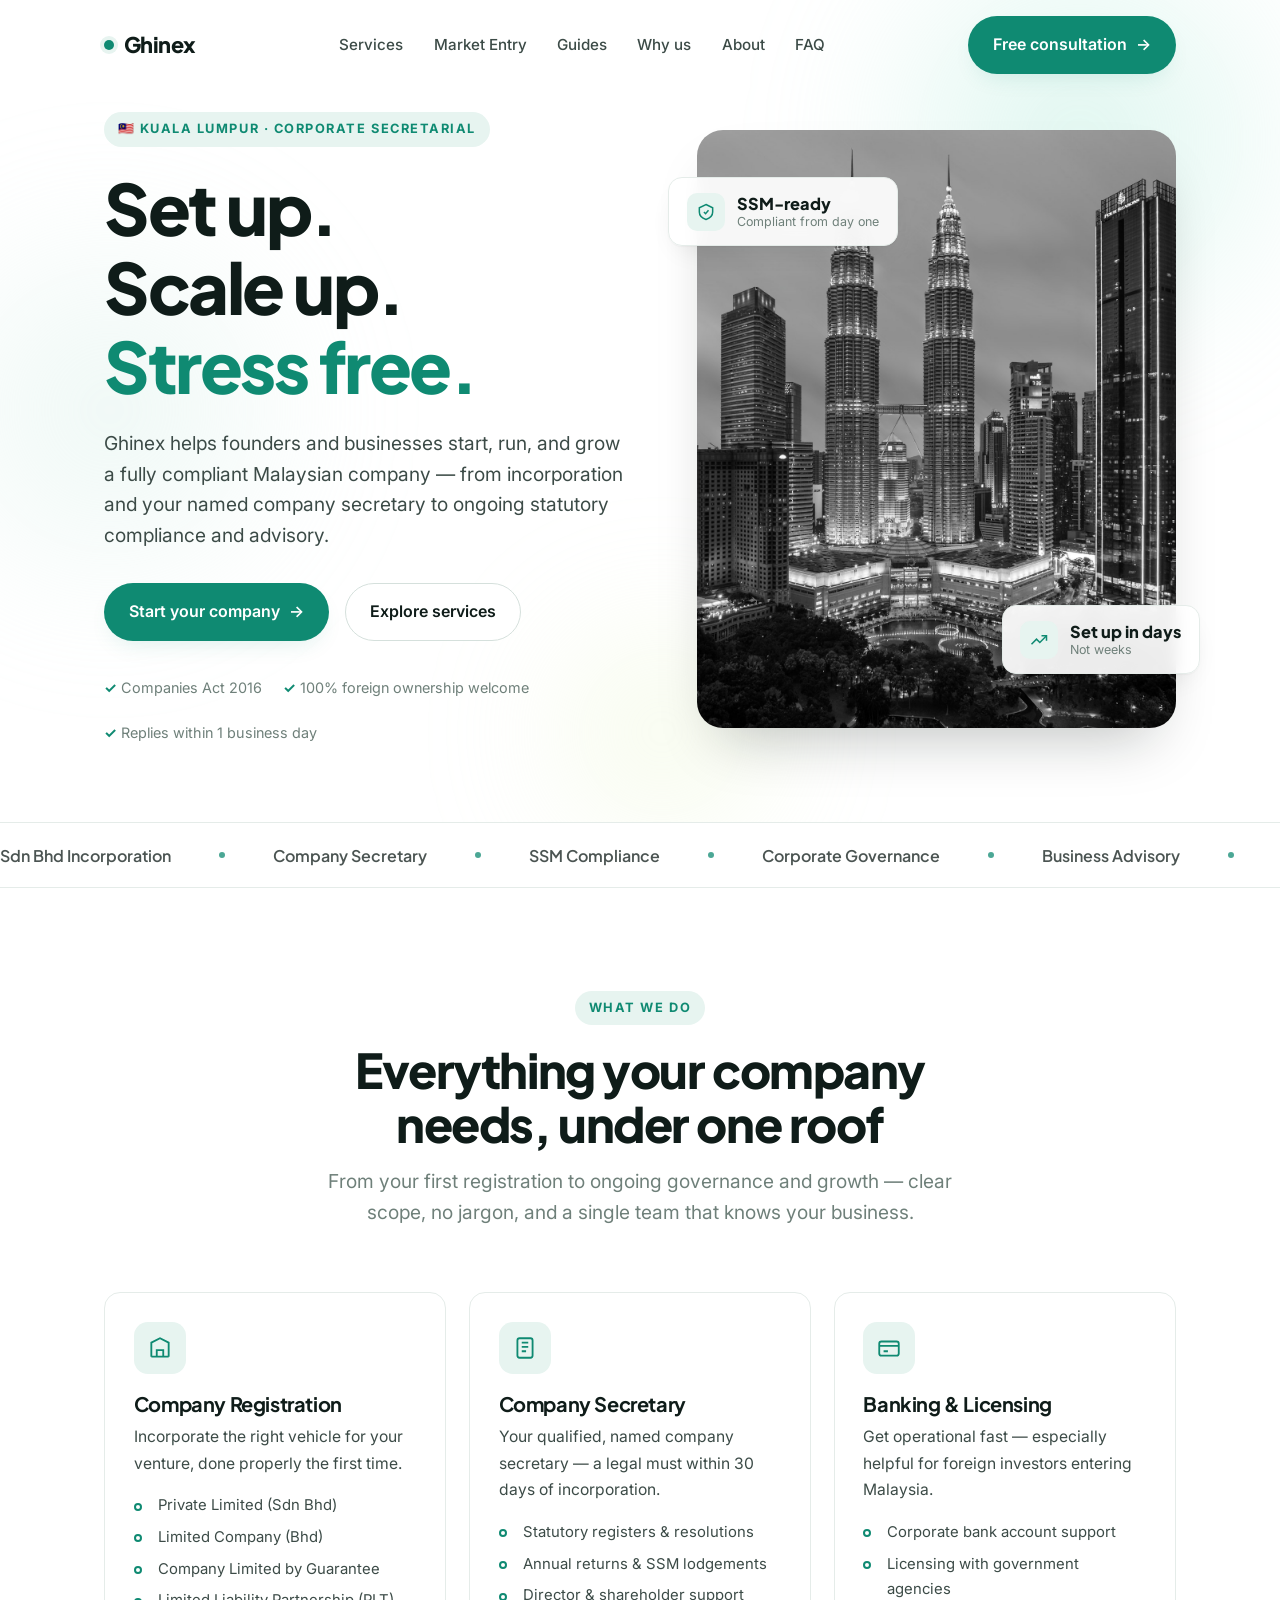
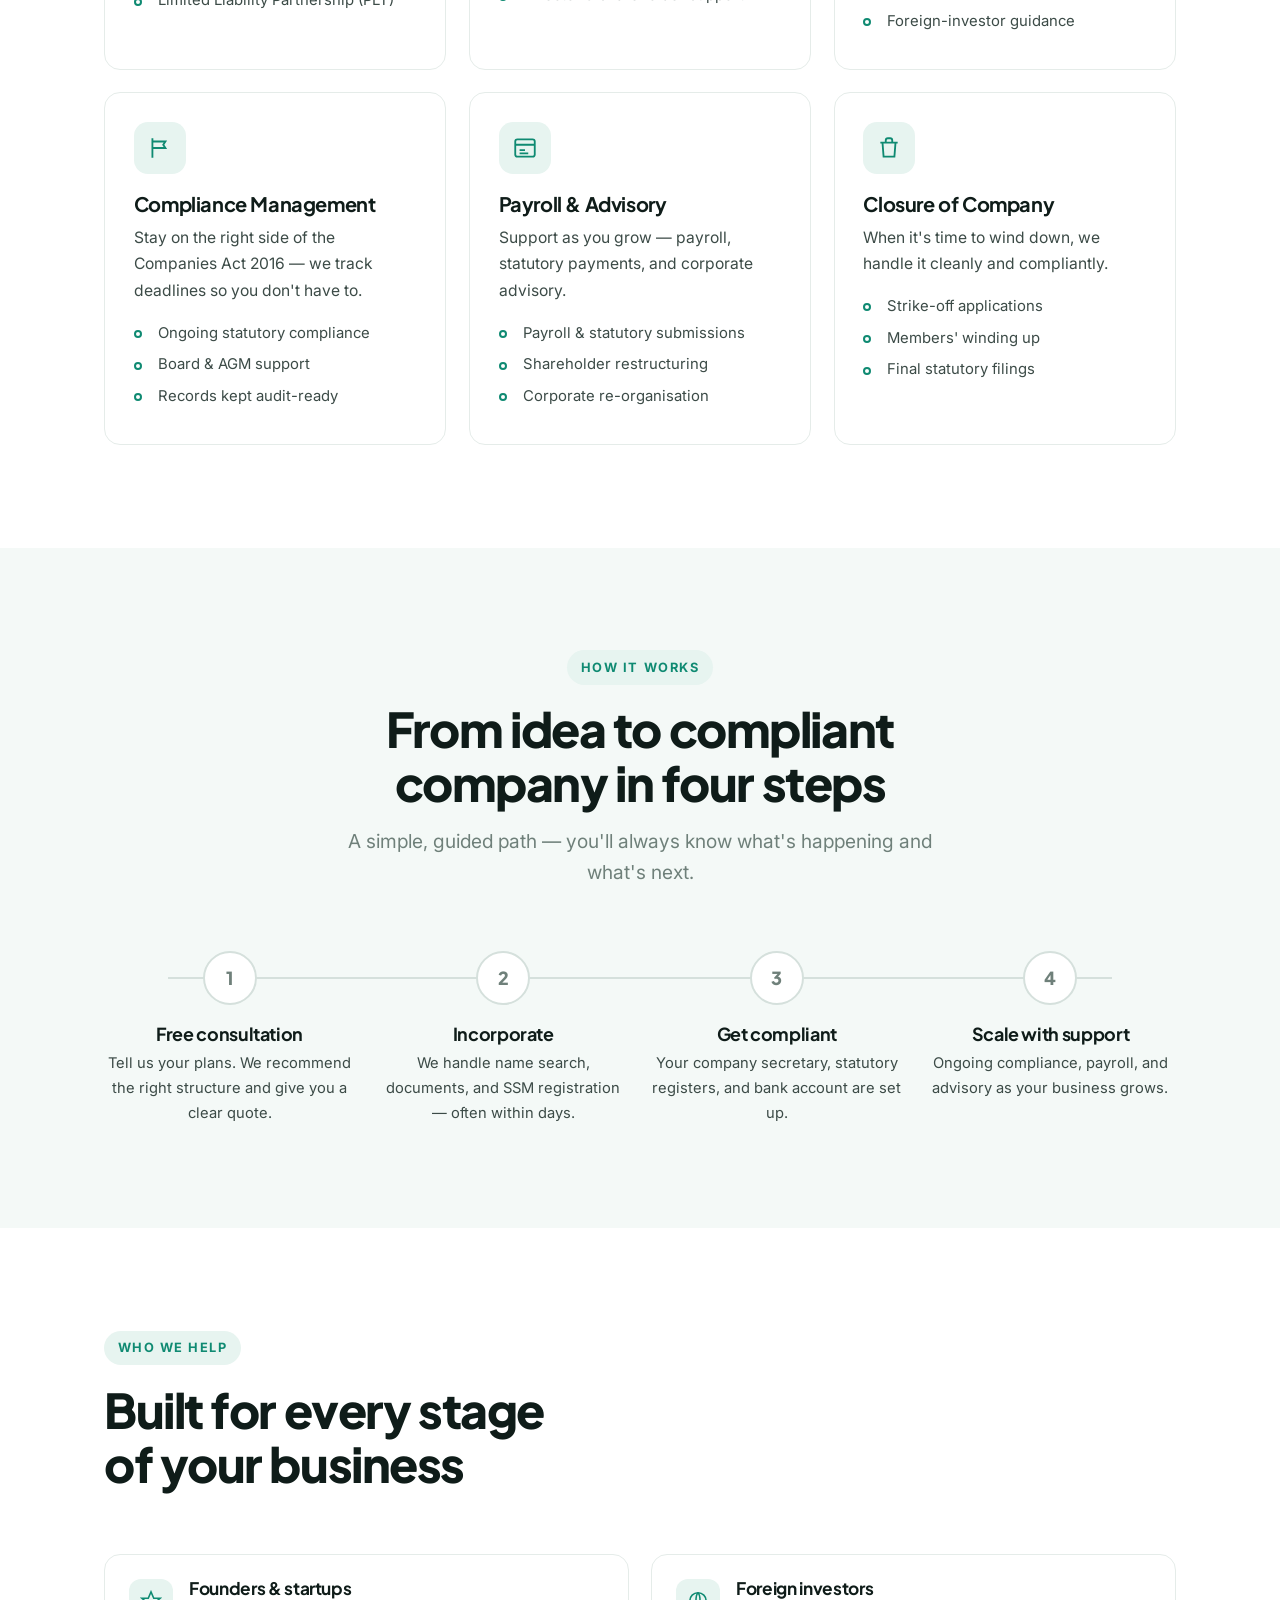
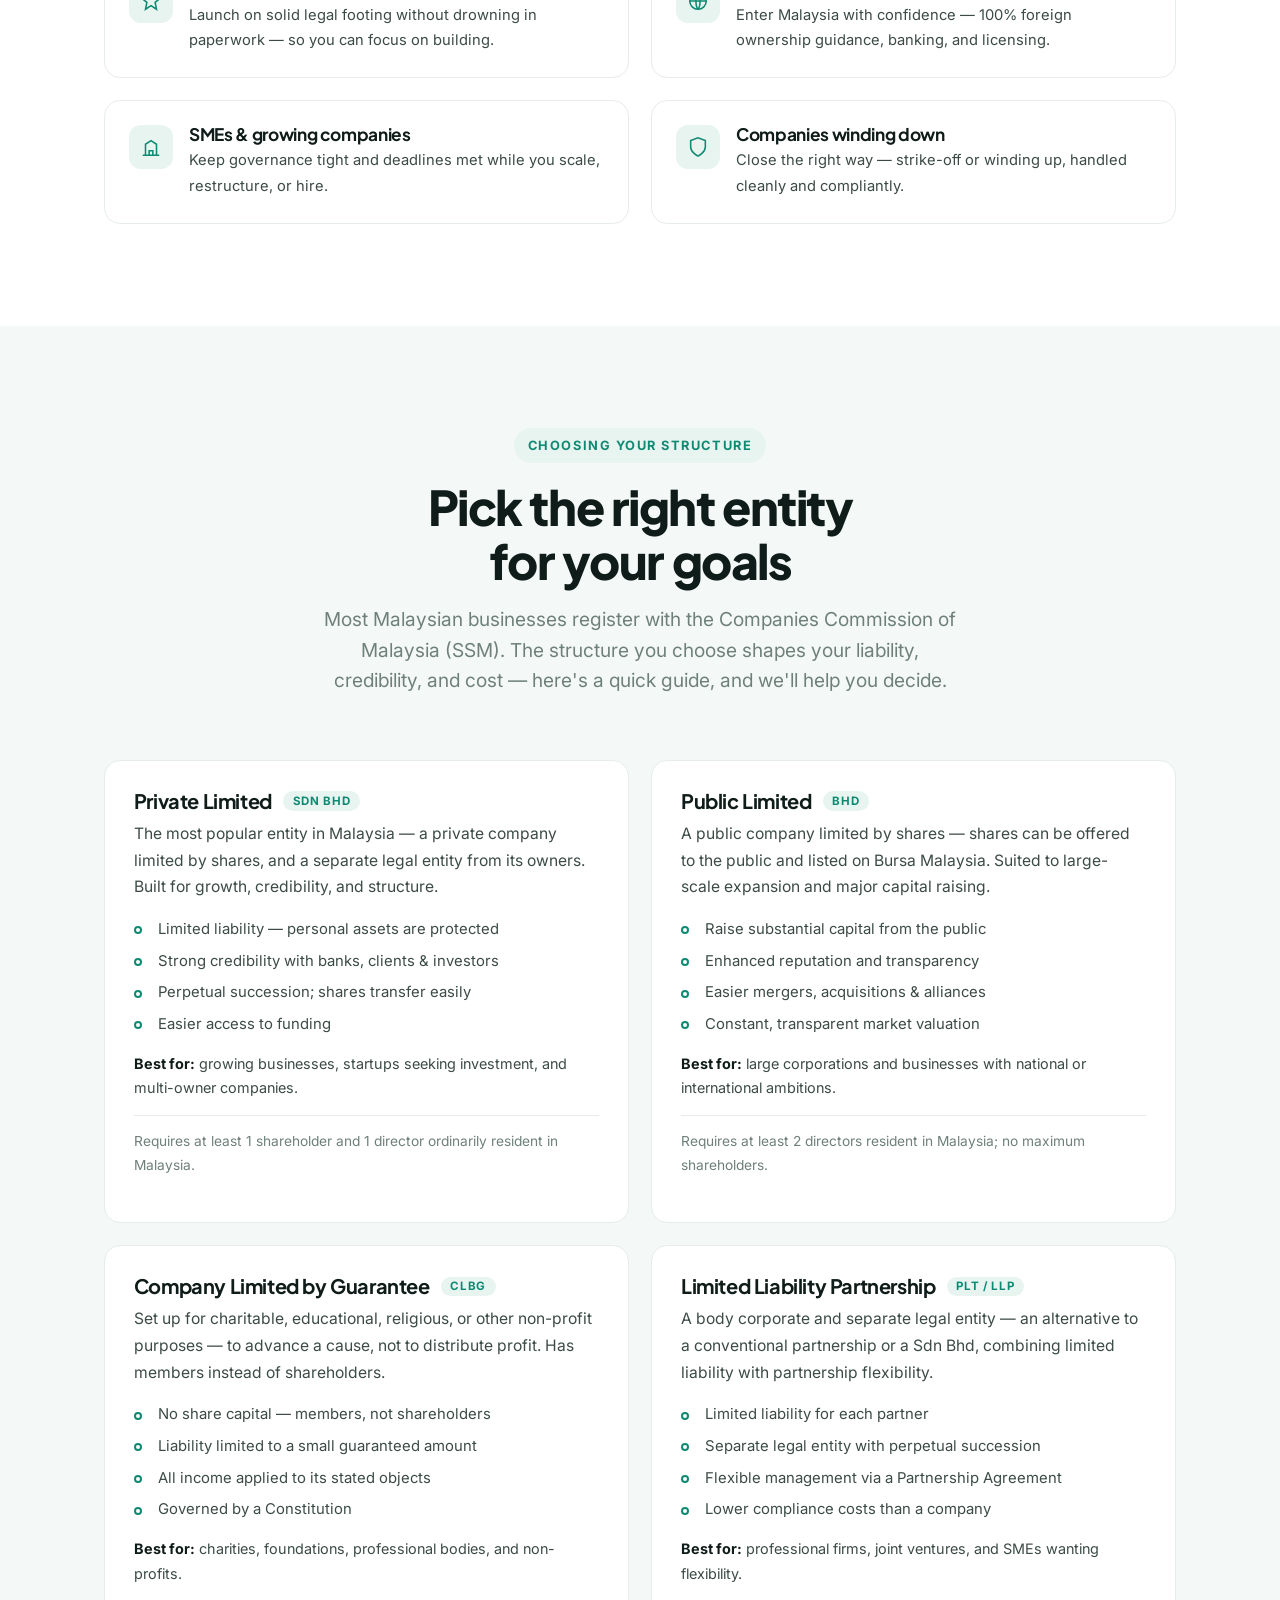
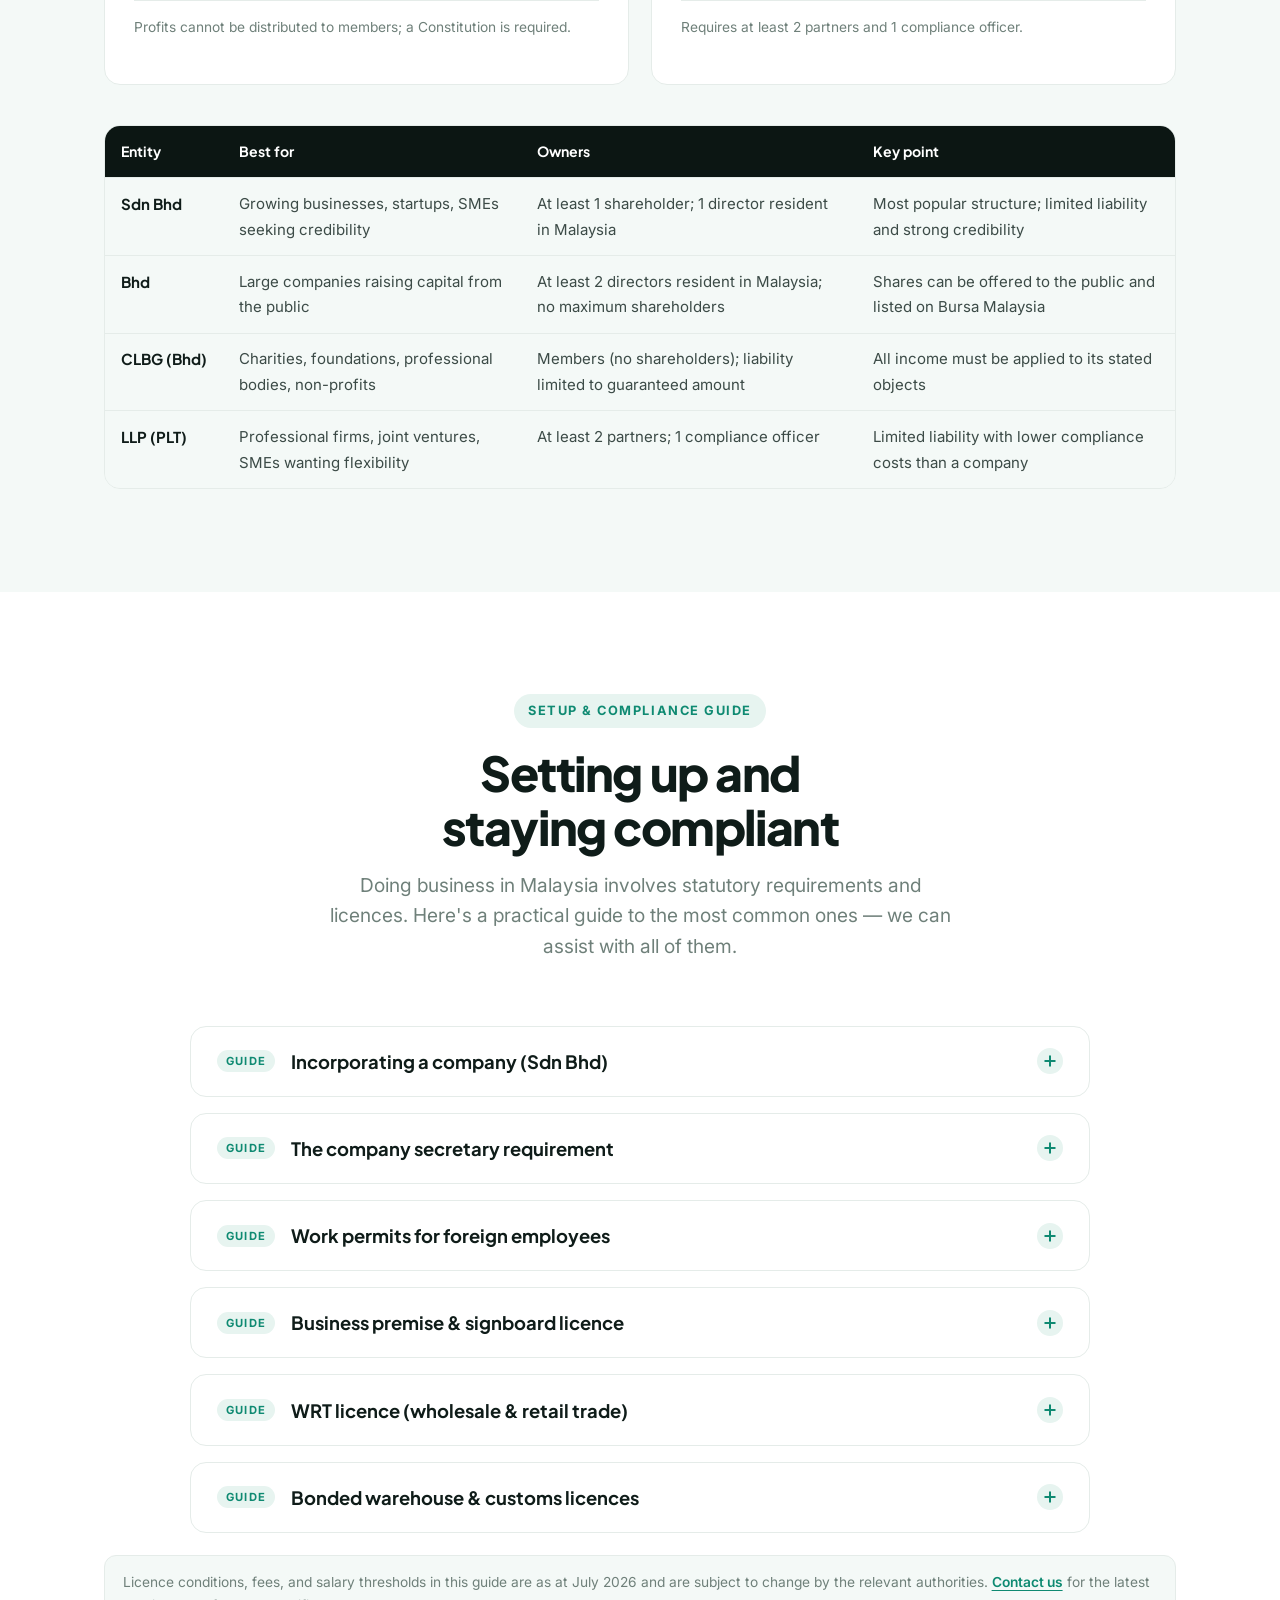
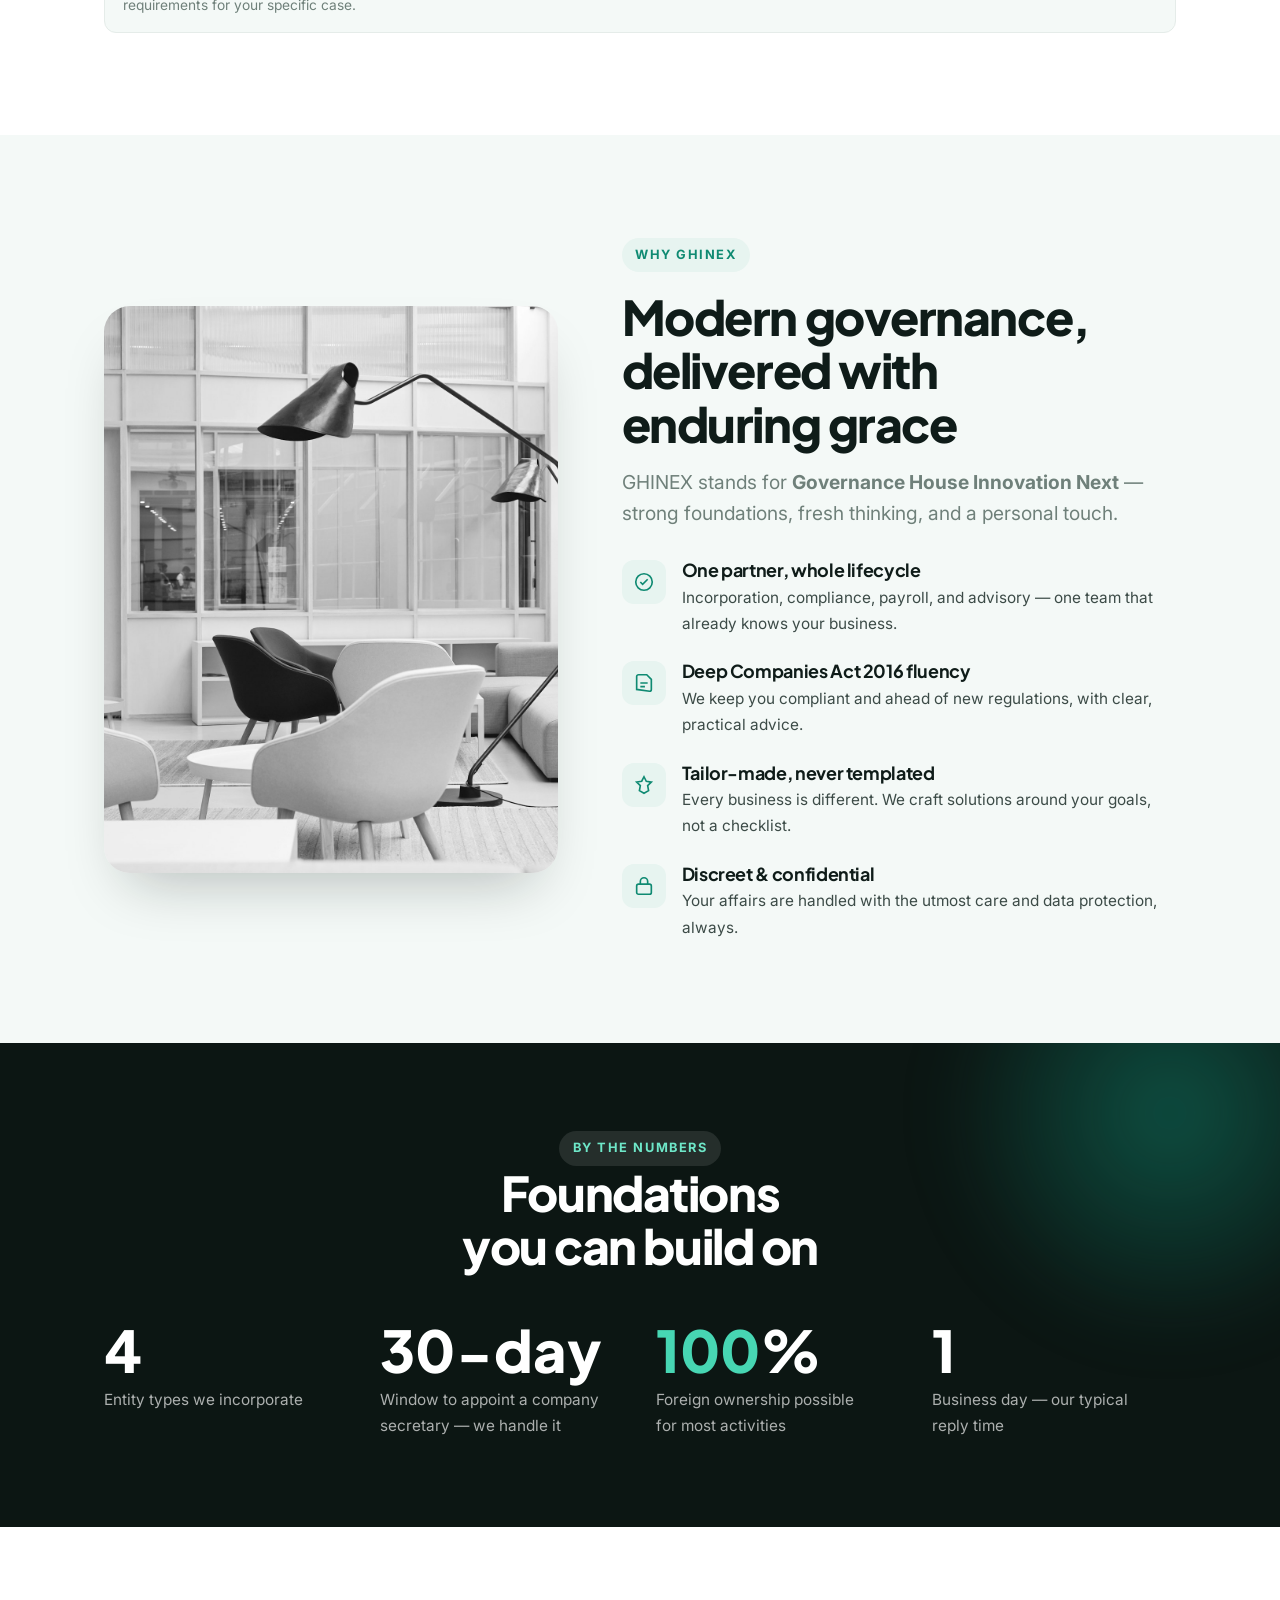
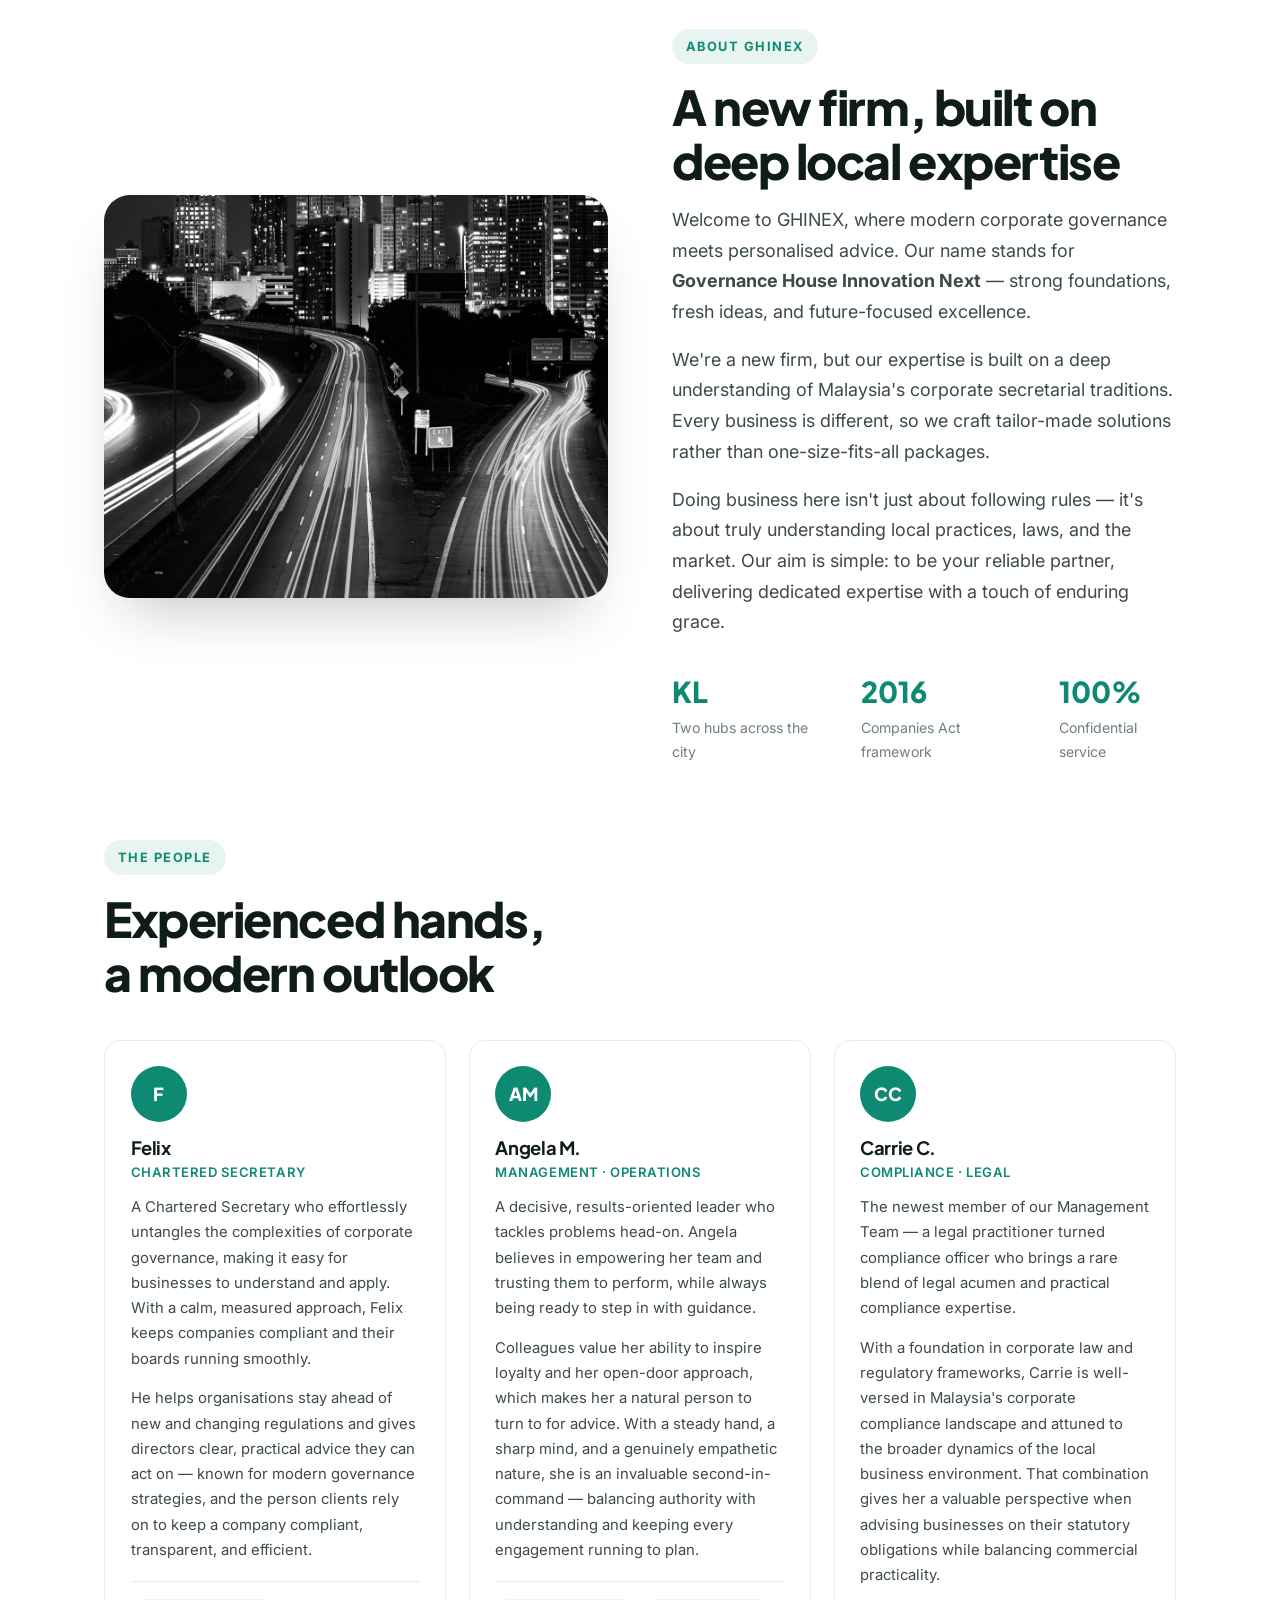
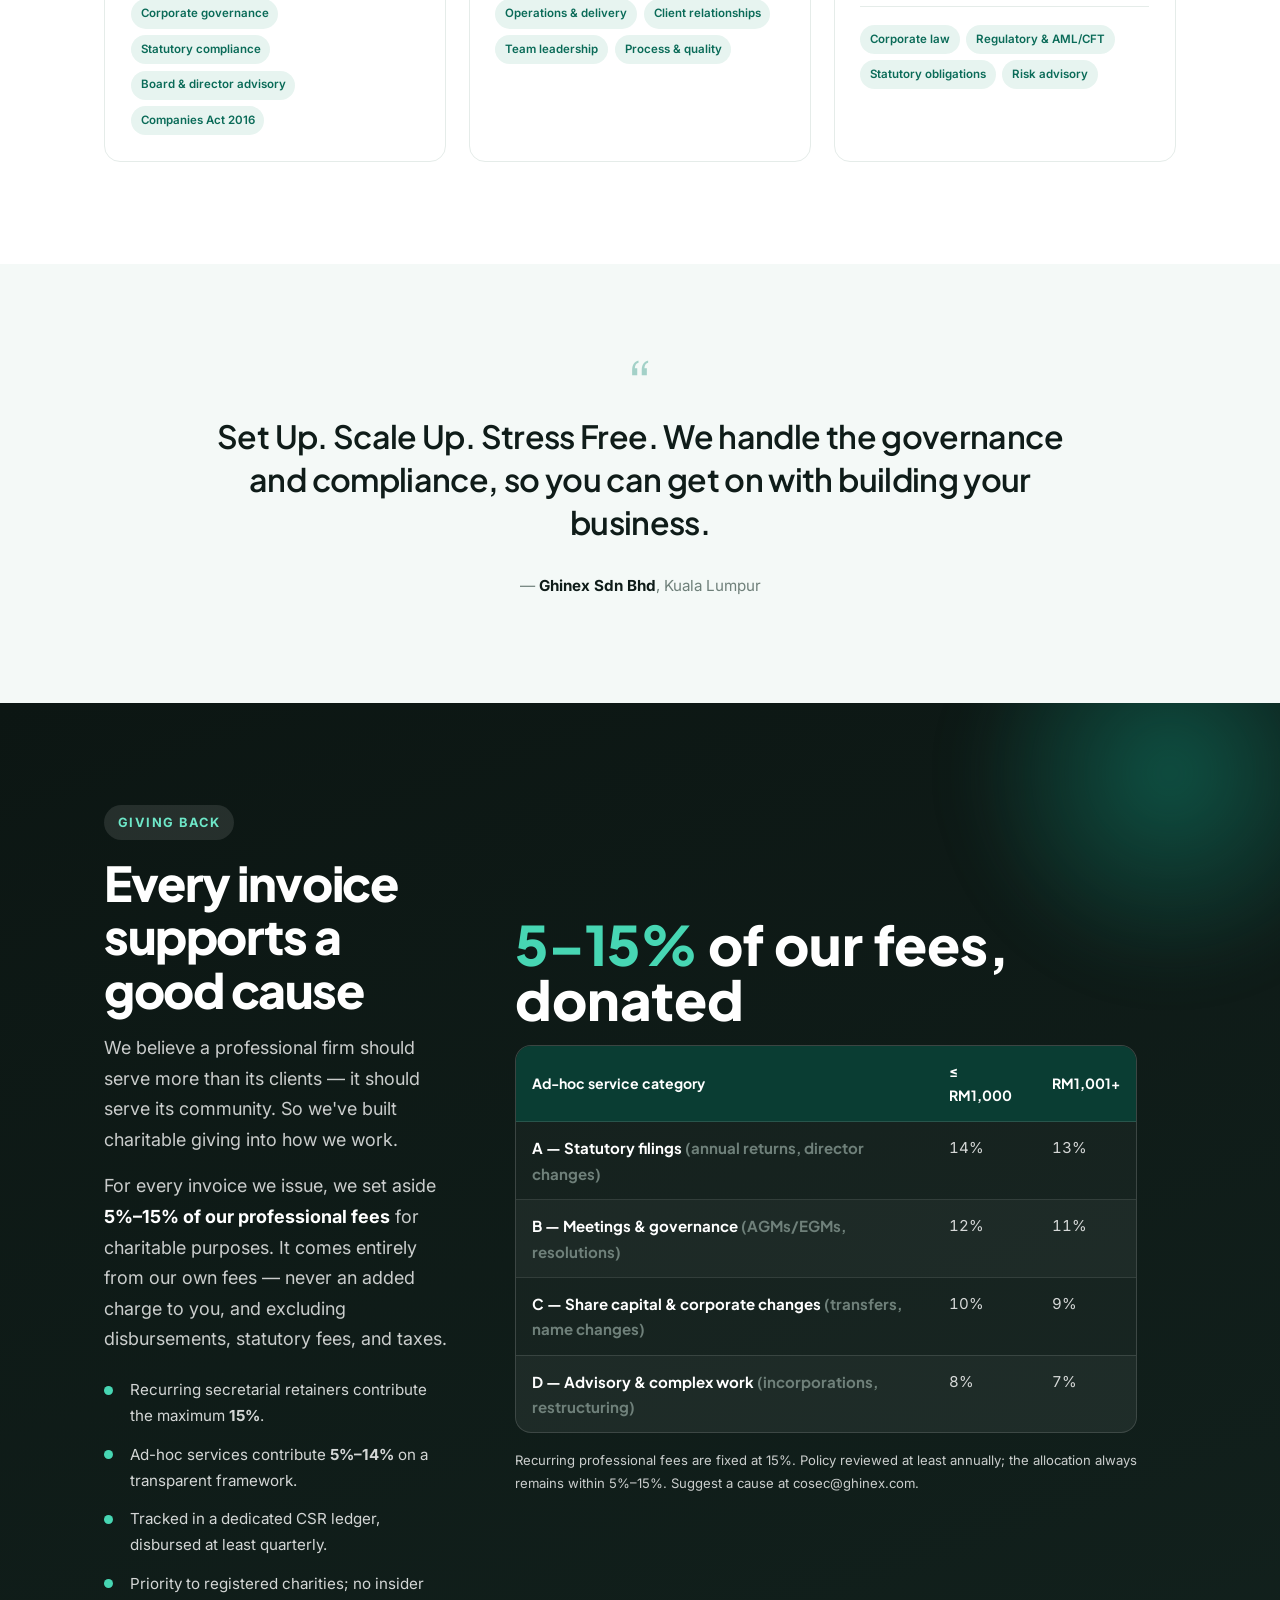
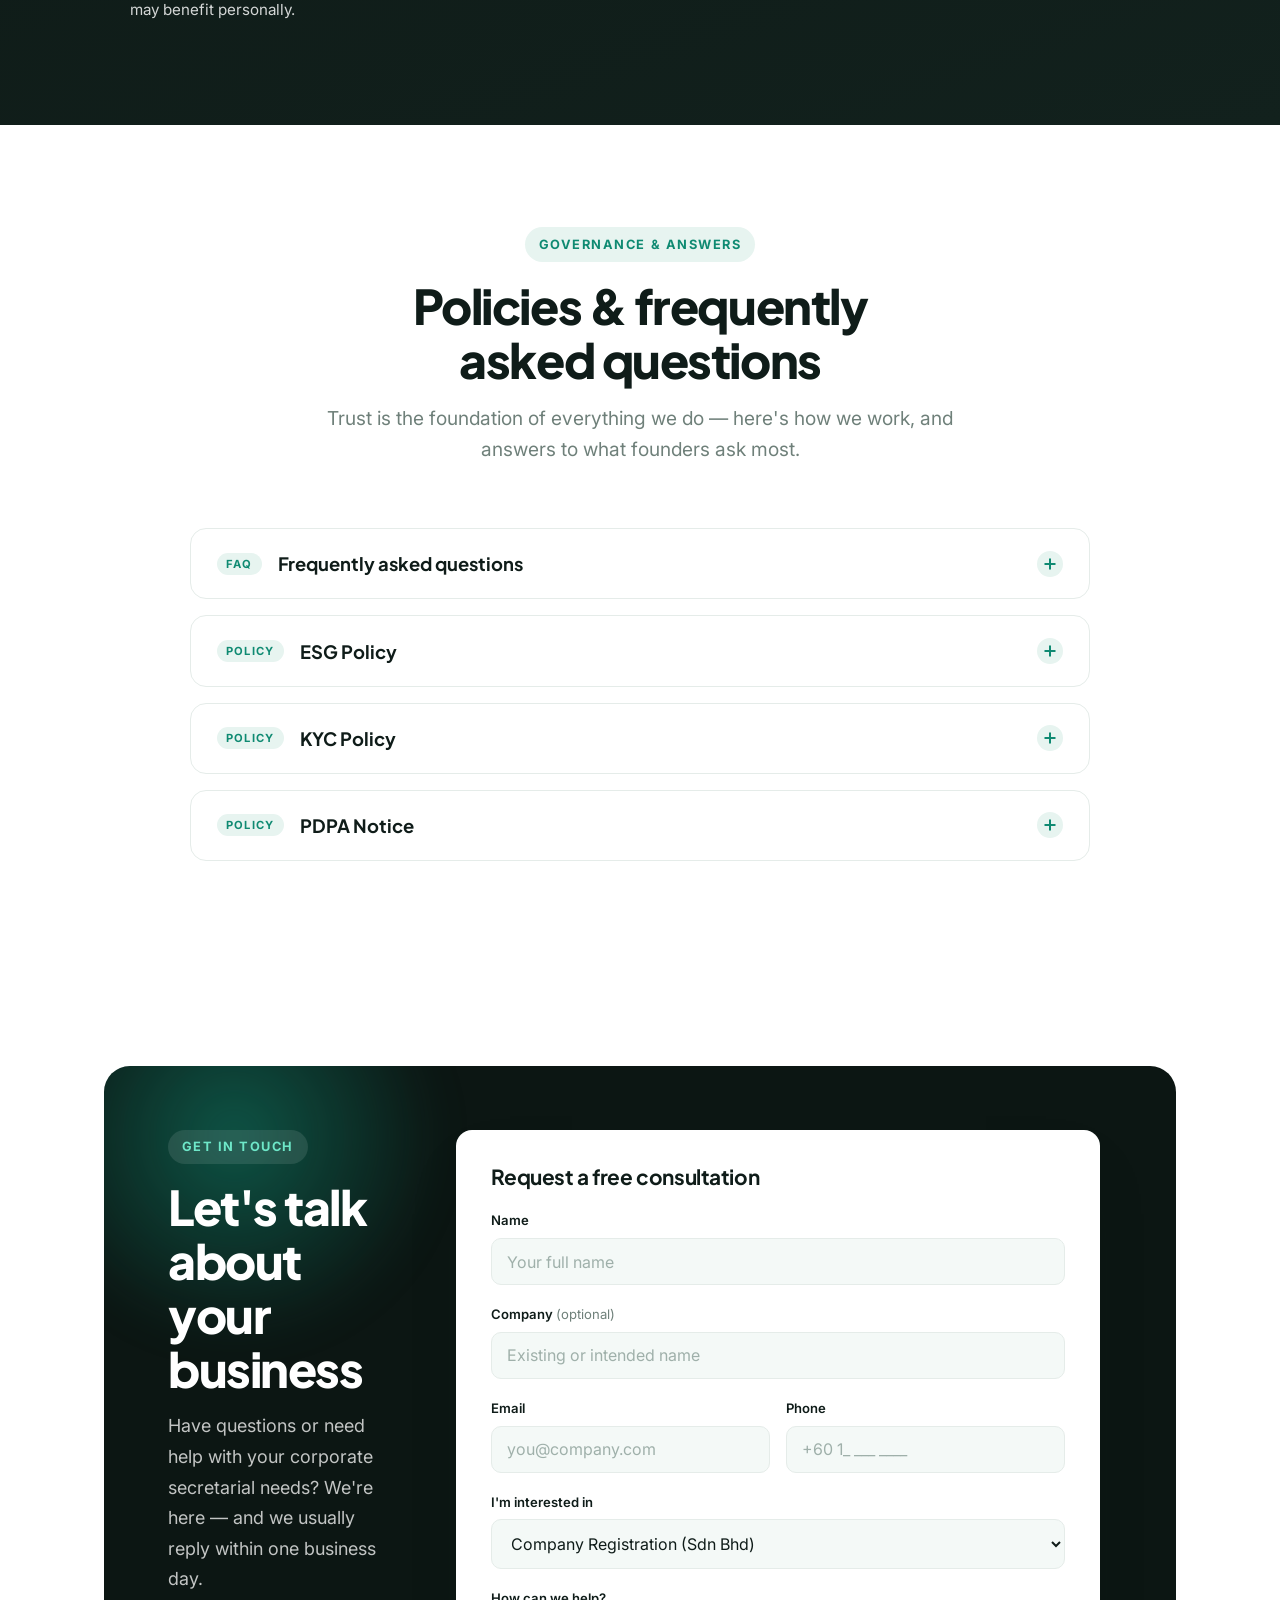
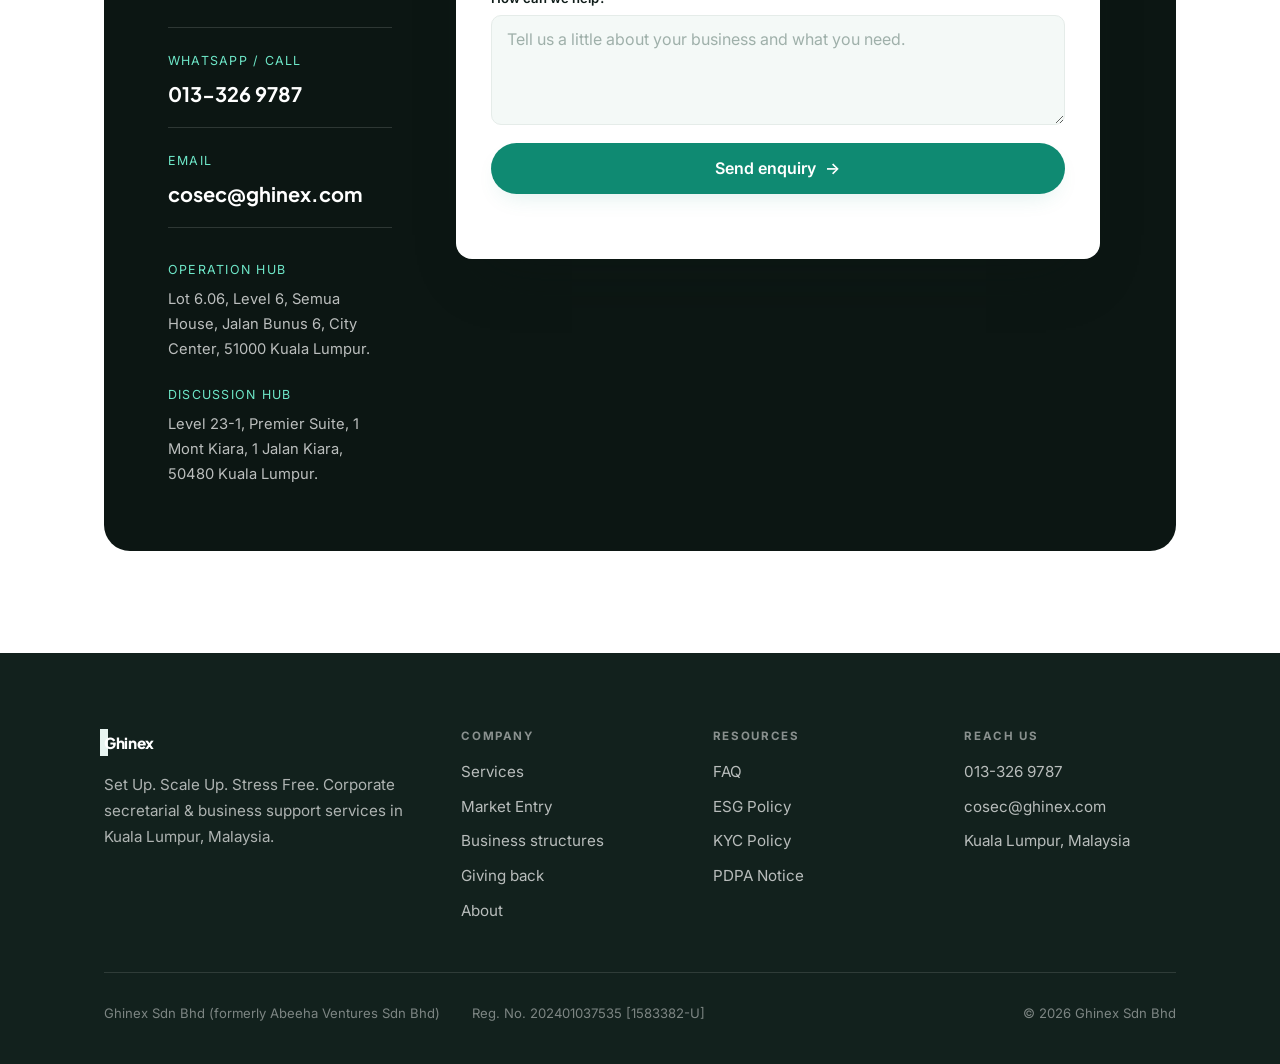
==== commit 3b30afcb: "Add Malaysia Market Entry page (fixed-fee packages for foreign founders) New /market-entry.html with" ====
--- a/index.html
+++ b/index.html
@@ -6,15 +6,95 @@
   <title>GHINEX — Corporate Secretarial &amp; Business Support in Malaysia</title>
   <meta name="description" content="Ghinex Sdn Bhd helps you set up, run and grow a compliant Malaysian company — incorporation, company secretary, statutory compliance, and business advisory. Set Up. Scale Up. Stress Free." />
   <meta name="theme-color" content="#0f8a72" />
+  <meta name="keywords" content="company secretary Malaysia, Sdn Bhd incorporation, corporate secretarial services Kuala Lumpur, company registration Malaysia, SSM compliance, Companies Act 2016, business advisory Malaysia" />
+  <meta name="robots" content="index, follow" />
+  <link rel="canonical" href="https://www.ghinex.com/" />
   <meta property="og:title" content="GHINEX — Corporate Secretarial &amp; Business Support in Malaysia" />
   <meta property="og:description" content="Set Up. Scale Up. Stress Free. Incorporation, company secretary, compliance &amp; advisory for Malaysian companies." />
   <meta property="og:type" content="website" />
-  <meta property="og:url" content="https://ghinex.com" />
+  <meta property="og:url" content="https://www.ghinex.com/" />
+  <meta property="og:site_name" content="Ghinex" />
+  <meta property="og:locale" content="en_MY" />
+  <meta property="og:image" content="https://www.ghinex.com/assets/hero.jpg" />
+  <meta name="twitter:card" content="summary_large_image" />
+  <meta name="twitter:title" content="GHINEX — Corporate Secretarial &amp; Business Support in Malaysia" />
+  <meta name="twitter:description" content="Set Up. Scale Up. Stress Free. Incorporation, company secretary, compliance &amp; advisory for Malaysian companies." />
+  <meta name="twitter:image" content="https://www.ghinex.com/assets/hero.jpg" />
   <link rel="icon" href="assets/favicon.svg" type="image/svg+xml" />
   <link rel="preconnect" href="https://fonts.googleapis.com" />
   <link rel="preconnect" href="https://fonts.gstatic.com" crossorigin />
   <link href="https://fonts.googleapis.com/css2?family=Inter:wght@400;500;600;700&family=Plus+Jakarta+Sans:wght@500;600;700;800&display=swap" rel="stylesheet" />
   <link rel="stylesheet" href="css/styles.css" />
+  <script type="application/ld+json">
+  {
+    "@context": "https://schema.org",
+    "@type": "ProfessionalService",
+    "@id": "https://www.ghinex.com/#organization",
+    "name": "Ghinex",
+    "legalName": "Ghinex Sdn Bhd",
+    "alternateName": "Abeeha Ventures Sdn Bhd",
+    "description": "Corporate secretarial & business support services in Malaysia — company incorporation (Sdn Bhd, Bhd, CLBG, LLP), named company secretary, statutory compliance under the Companies Act 2016, licensing, payroll and business advisory.",
+    "url": "https://www.ghinex.com/",
+    "logo": "https://www.ghinex.com/assets/favicon.svg",
+    "image": "https://www.ghinex.com/assets/hero.jpg",
+    "email": "cosec@ghinex.com",
+    "telephone": "+60133269787",
+    "foundingDate": "2024",
+    "slogan": "Set Up. Scale Up. Stress Free.",
+    "identifier": "202401037535 (1583382-U)",
+    "priceRange": "$$",
+    "areaServed": { "@type": "Country", "name": "Malaysia" },
+    "address": {
+      "@type": "PostalAddress",
+      "streetAddress": "Lot 6.06, Level 6, Semua House, Jalan Bunus 6, City Centre",
+      "addressLocality": "Kuala Lumpur",
+      "postalCode": "51000",
+      "addressCountry": "MY"
+    },
+    "location": [
+      {
+        "@type": "Place",
+        "name": "Operation Hub",
+        "address": { "@type": "PostalAddress", "streetAddress": "Lot 6.06, Level 6, Semua House, Jalan Bunus 6, City Centre", "addressLocality": "Kuala Lumpur", "postalCode": "51000", "addressCountry": "MY" }
+      },
+      {
+        "@type": "Place",
+        "name": "Discussion Hub",
+        "address": { "@type": "PostalAddress", "streetAddress": "Level 23-1, Premier Suite, 1 Mont Kiara, 1 Jalan Kiara", "addressLocality": "Kuala Lumpur", "postalCode": "50480", "addressCountry": "MY" }
+      }
+    ],
+    "contactPoint": {
+      "@type": "ContactPoint",
+      "telephone": "+60133269787",
+      "email": "cosec@ghinex.com",
+      "contactType": "customer service",
+      "availableLanguage": ["en", "ms"]
+    },
+    "knowsAbout": [
+      "Company incorporation in Malaysia",
+      "Private Limited Company (Sdn Bhd)",
+      "Company secretary services",
+      "Companies Act 2016 compliance",
+      "Corporate governance",
+      "SSM statutory filings",
+      "Business licensing (WRT)",
+      "Payroll and statutory submissions",
+      "Corporate advisory and restructuring"
+    ],
+    "hasOfferCatalog": {
+      "@type": "OfferCatalog",
+      "name": "Corporate secretarial & business support services",
+      "itemListElement": [
+        { "@type": "Offer", "itemOffered": { "@type": "Service", "name": "Company Registration (Sdn Bhd, Bhd, CLBG, LLP)" } },
+        { "@type": "Offer", "itemOffered": { "@type": "Service", "name": "Company Secretary" } },
+        { "@type": "Offer", "itemOffered": { "@type": "Service", "name": "Banking & Licensing Support" } },
+        { "@type": "Offer", "itemOffered": { "@type": "Service", "name": "Compliance Management" } },
+        { "@type": "Offer", "itemOffered": { "@type": "Service", "name": "Payroll & Business Advisory" } },
+        { "@type": "Offer", "itemOffered": { "@type": "Service", "name": "Closure of Company" } }
+      ]
+    }
+  }
+  </script>
 </head>
 <body id="top">
 
@@ -26,9 +106,9 @@
       <a href="#top" class="brand"><span class="dot"></span>Ghinex</a>
       <nav class="nav__links" aria-label="Primary">
         <a href="#services">Services</a>
+        <a href="market-entry.html">Market Entry</a>
         <a href="#structures">Guides</a>
         <a href="#why">Why us</a>
-        <a href="#giving">Giving back</a>
         <a href="#about">About</a>
         <a href="#faq">FAQ</a>
       </nav>
@@ -41,9 +121,9 @@
 
   <nav class="menu" id="menu" aria-label="Mobile">
     <a href="#services">Services</a>
+    <a href="market-entry.html">Market Entry</a>
     <a href="#structures">Guides</a>
     <a href="#why">Why us</a>
-    <a href="#giving">Giving back</a>
     <a href="#about">About</a>
     <a href="#faq">FAQ</a>
     <a href="#contact" class="btn btn--acc">Free consultation <span class="arw">→</span></a>
@@ -569,7 +649,7 @@
                 <dt>What ongoing compliance will my company have?</dt>
                 <dd>Maintaining statutory registers, lodging the annual return, preparing (and where required auditing) financial statements, and keeping SSM filings up to date. We manage this for you.</dd>
                 <dt>How are your fees structured?</dt>
-                <dd>Every engagement is tailored. Tell us what you're planning and we'll prepare a clear quote — no obligation.</dd>
+                <dd>For common needs like foreign market entry, we publish <a class="ln" href="market-entry.html">fixed-fee packages</a> up front. Other engagements are tailored — tell us your plans and we'll prepare a clear quote, no obligation.</dd>
               </dl>
             </div></div></div>
           </div>
@@ -678,8 +758,8 @@
         <div>
           <h4>Company</h4>
           <a href="#services">Services</a>
+          <a href="market-entry.html">Market Entry</a>
           <a href="#structures">Business structures</a>
-          <a href="#guide">Setup &amp; compliance</a>
           <a href="#giving">Giving back</a>
           <a href="#about">About</a>
         </div>
--- a/css/styles.css
+++ b/css/styles.css
@@ -396,6 +396,28 @@
 }
 
 /* =====================================================================
+   Market Entry page
+   ===================================================================== */
+.subpage-top { padding-top: clamp(7rem, 12vh, 9rem); }
+.me-hero { display: grid; grid-template-columns: 1.1fr 0.9fr; gap: clamp(2rem, 5vw, 4rem); align-items: center; }
+.me-badge { display: inline-flex; align-items: center; gap: 0.5rem; font-size: 0.85rem; font-weight: 600; color: var(--acc-2); background: var(--acc-tint); padding: 0.5rem 1rem; border-radius: 100px; }
+.me-card { background: var(--dark); color: #fff; border-radius: var(--r-lg); padding: clamp(1.6rem, 3vw, 2.2rem); box-shadow: var(--shadow-lg); position: relative; overflow: hidden; }
+.me-card::before { content: ""; position: absolute; width: 320px; height: 320px; border-radius: 50%; background: radial-gradient(circle, rgba(15,138,114,0.55), transparent 70%); top: -120px; right: -90px; filter: blur(20px); }
+.me-card h3 { color: #fff; position: relative; }
+.me-card ul { list-style: none; position: relative; margin-top: 1rem; }
+.me-card li { position: relative; padding-left: 1.6rem; margin-bottom: 0.7rem; color: rgba(255,255,255,0.82); font-size: 0.95rem; }
+.me-card li::before { content: ""; position: absolute; left: 0; top: 0.5em; width: 9px; height: 9px; border-radius: 50%; background: #47d6b3; }
+.me-card .big { font-family: var(--disp); font-weight: 800; font-size: clamp(2rem,4vw,2.6rem); color: #fff; }
+.me-card .big small { display: block; font-family: var(--sans); font-weight: 400; font-size: 0.9rem; color: rgba(255,255,255,0.6); margin-top: 0.3rem; }
+
+.price { font-family: var(--disp); font-weight: 800; color: var(--acc-2); font-size: 1.02rem; white-space: nowrap; }
+.price small { display: block; font-family: var(--sans); font-weight: 400; color: var(--muted); font-size: 0.78rem; line-height: 1.4; margin-top: 0.25rem; white-space: normal; }
+.gtable td .comp { font-family: var(--disp); font-weight: 700; color: var(--ink); display: block; }
+.disclaimer { font-size: 0.82rem; color: var(--muted); margin-top: 1.2rem; max-width: 70ch; }
+
+@media (max-width: 860px) { .me-hero { grid-template-columns: 1fr; } }
+
+/* =====================================================================
    Reveal animations
    ===================================================================== */
 .r { opacity: 0; transform: translateY(28px); transition: opacity 0.8s var(--ease), transform 0.8s var(--ease); }
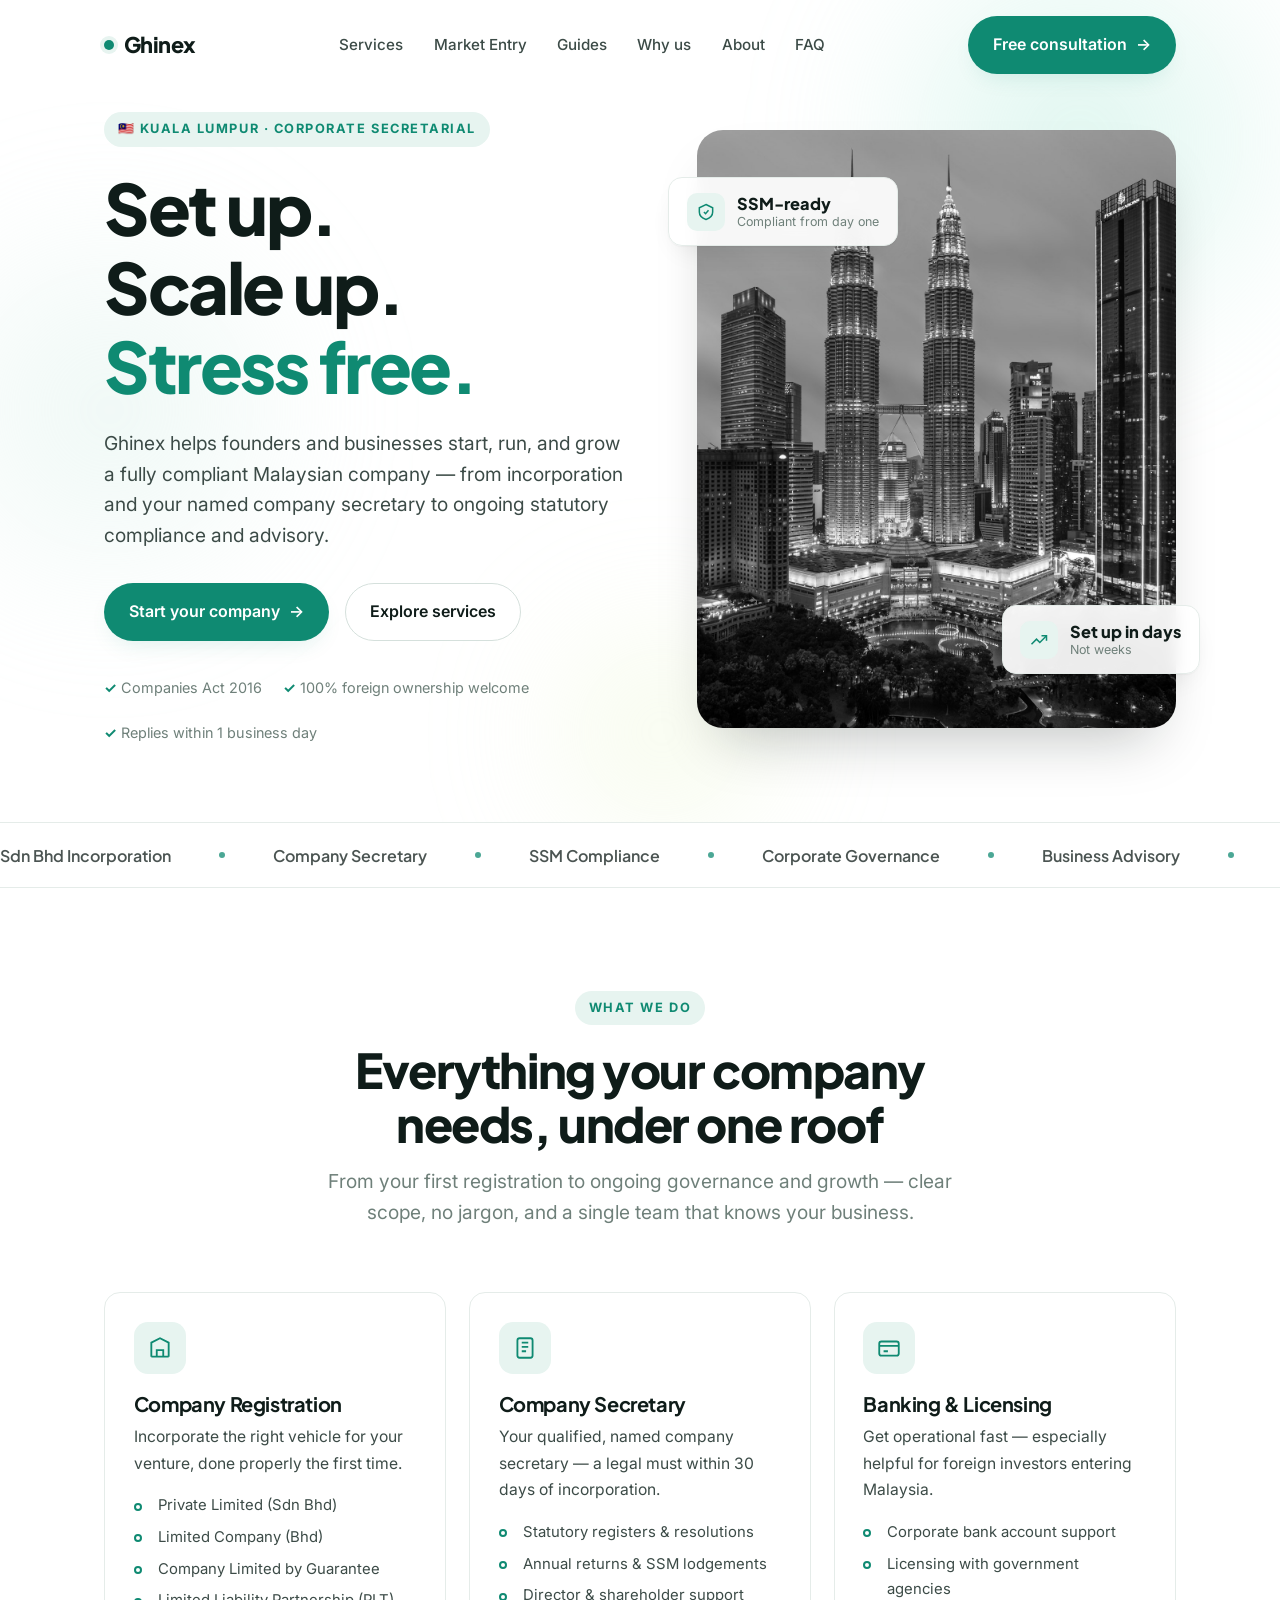
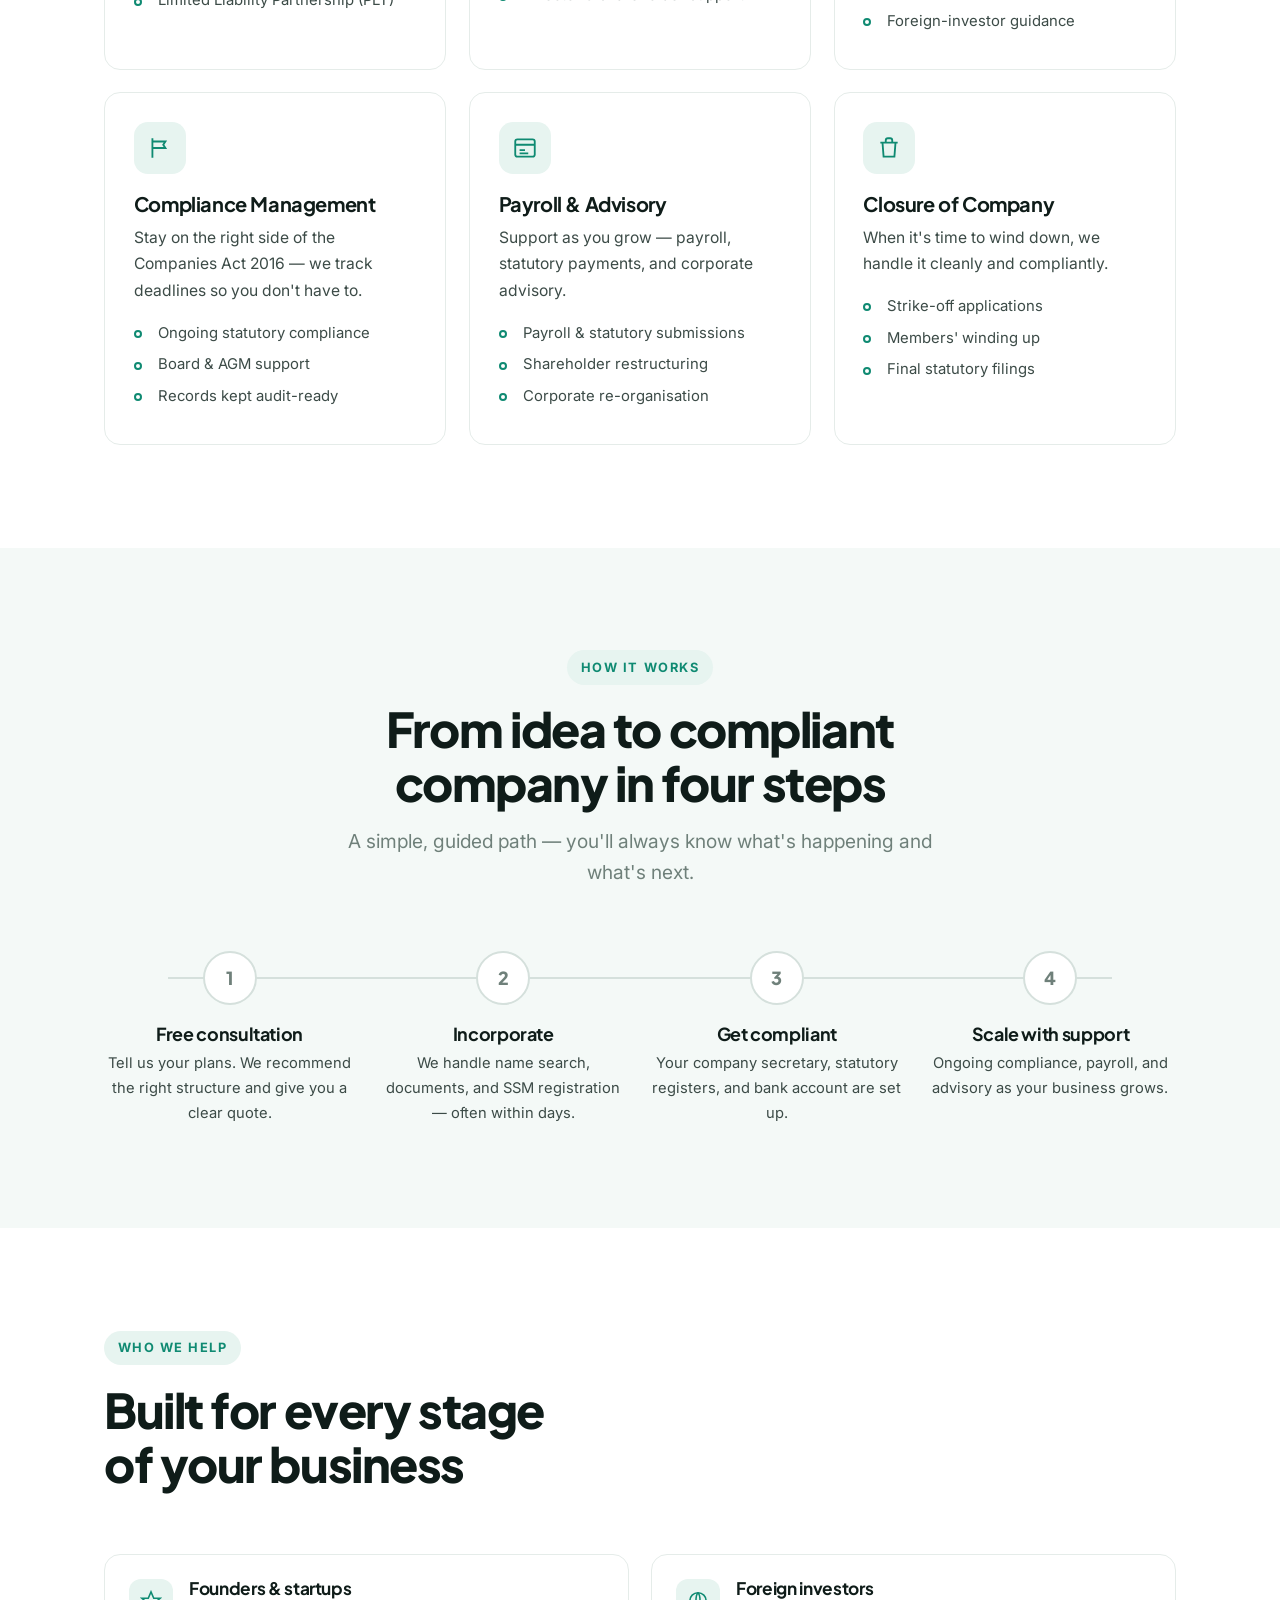
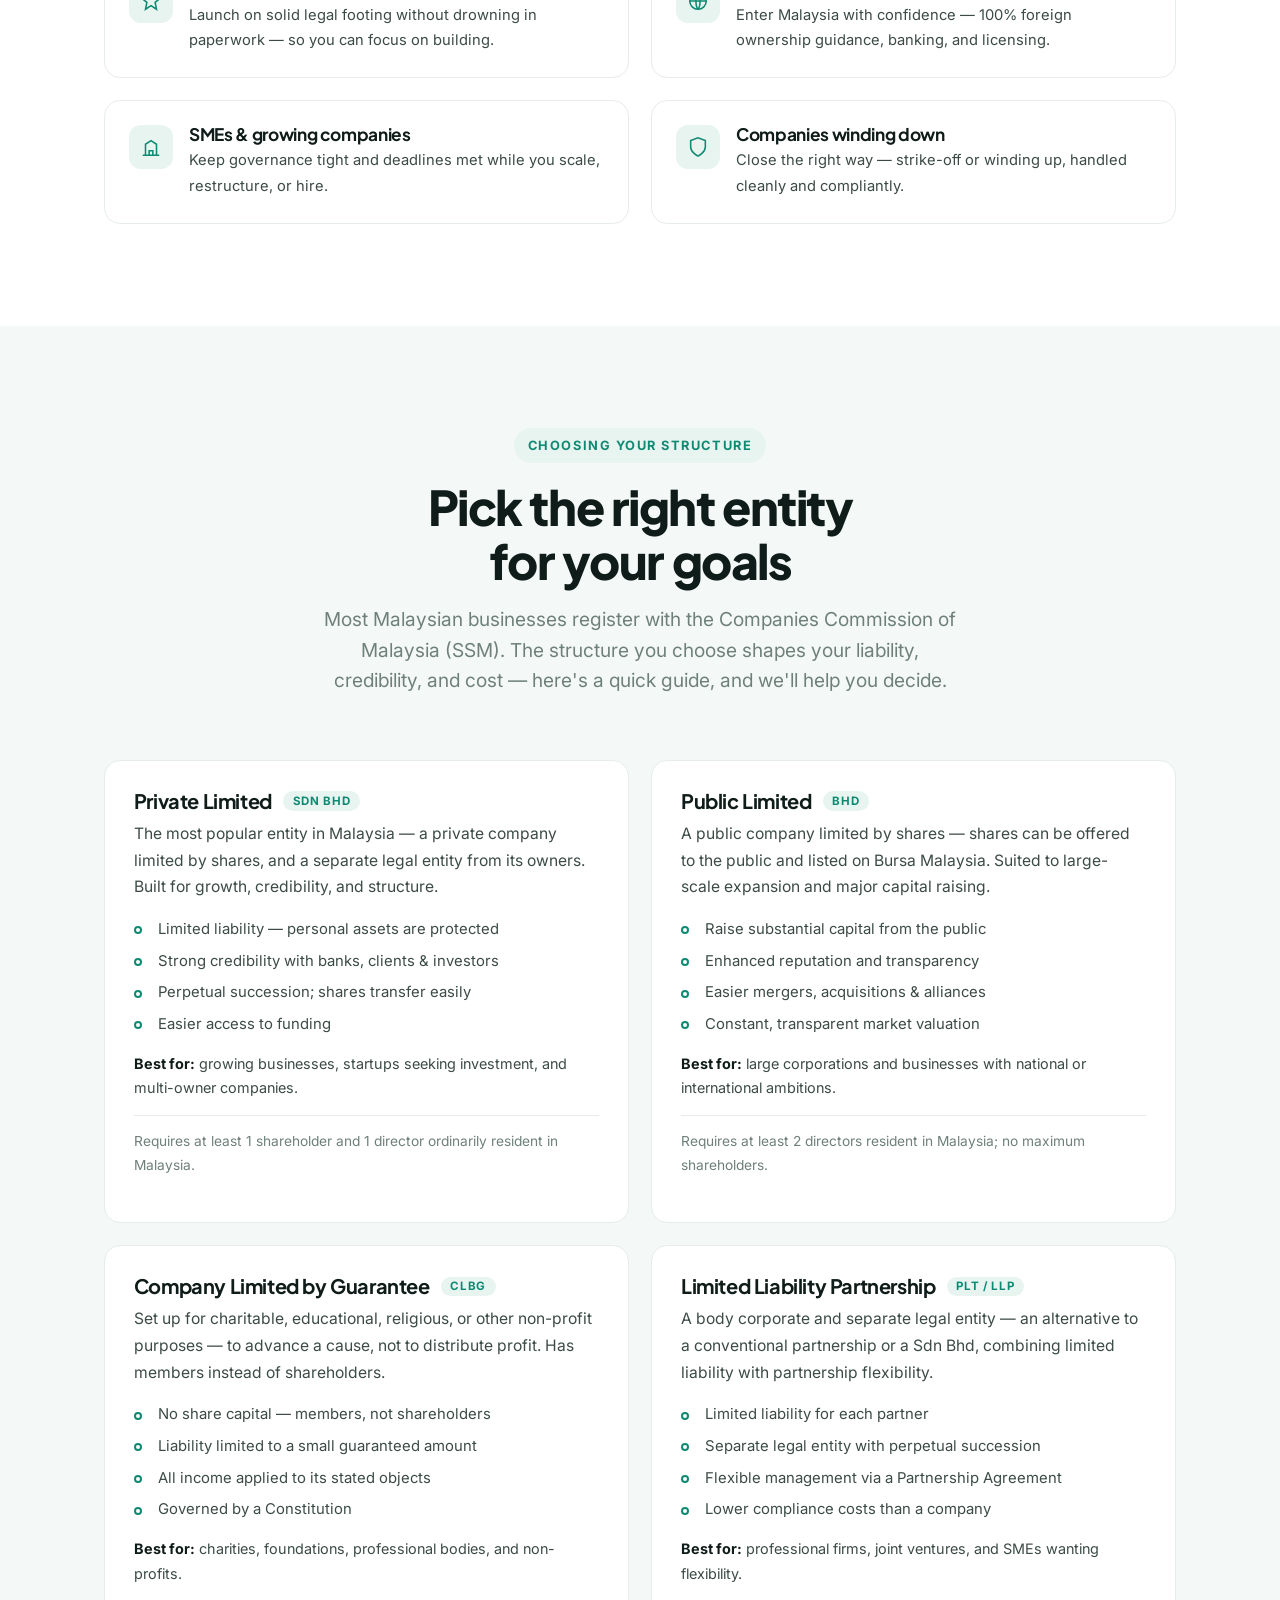
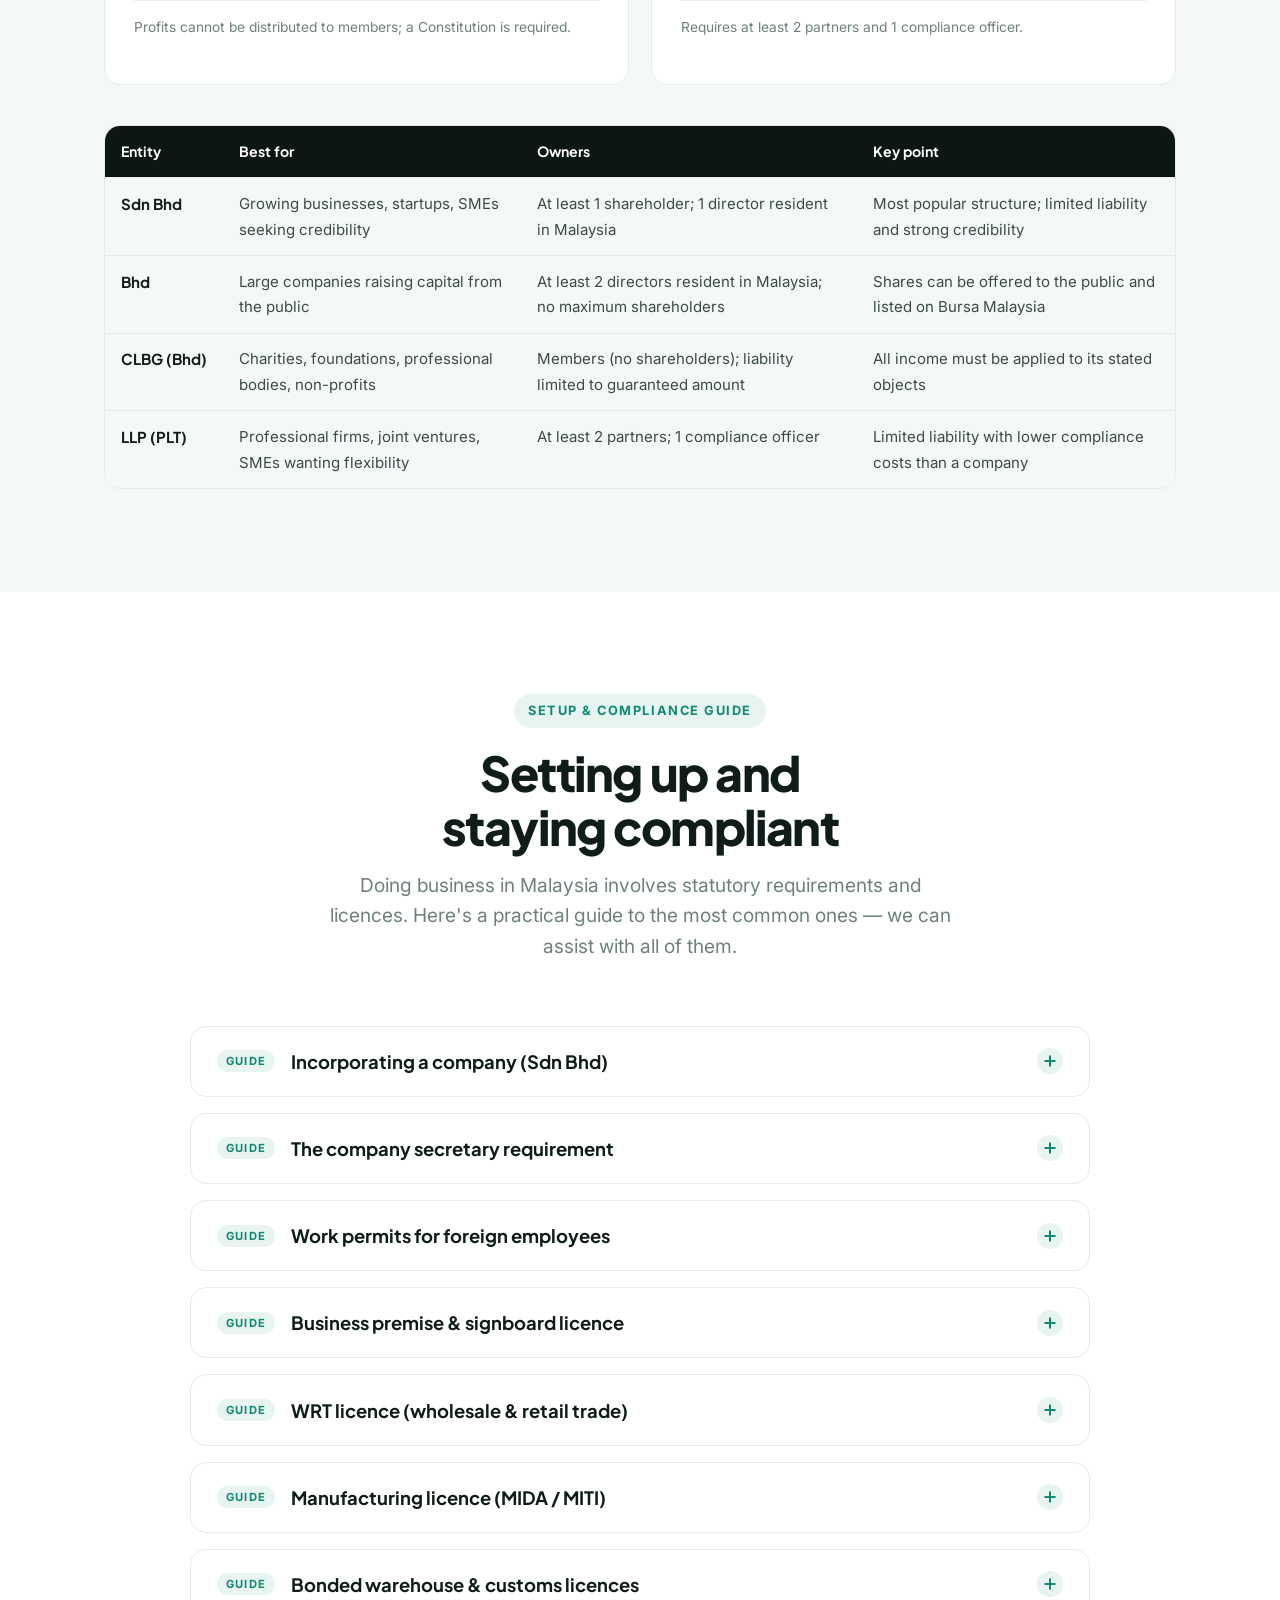
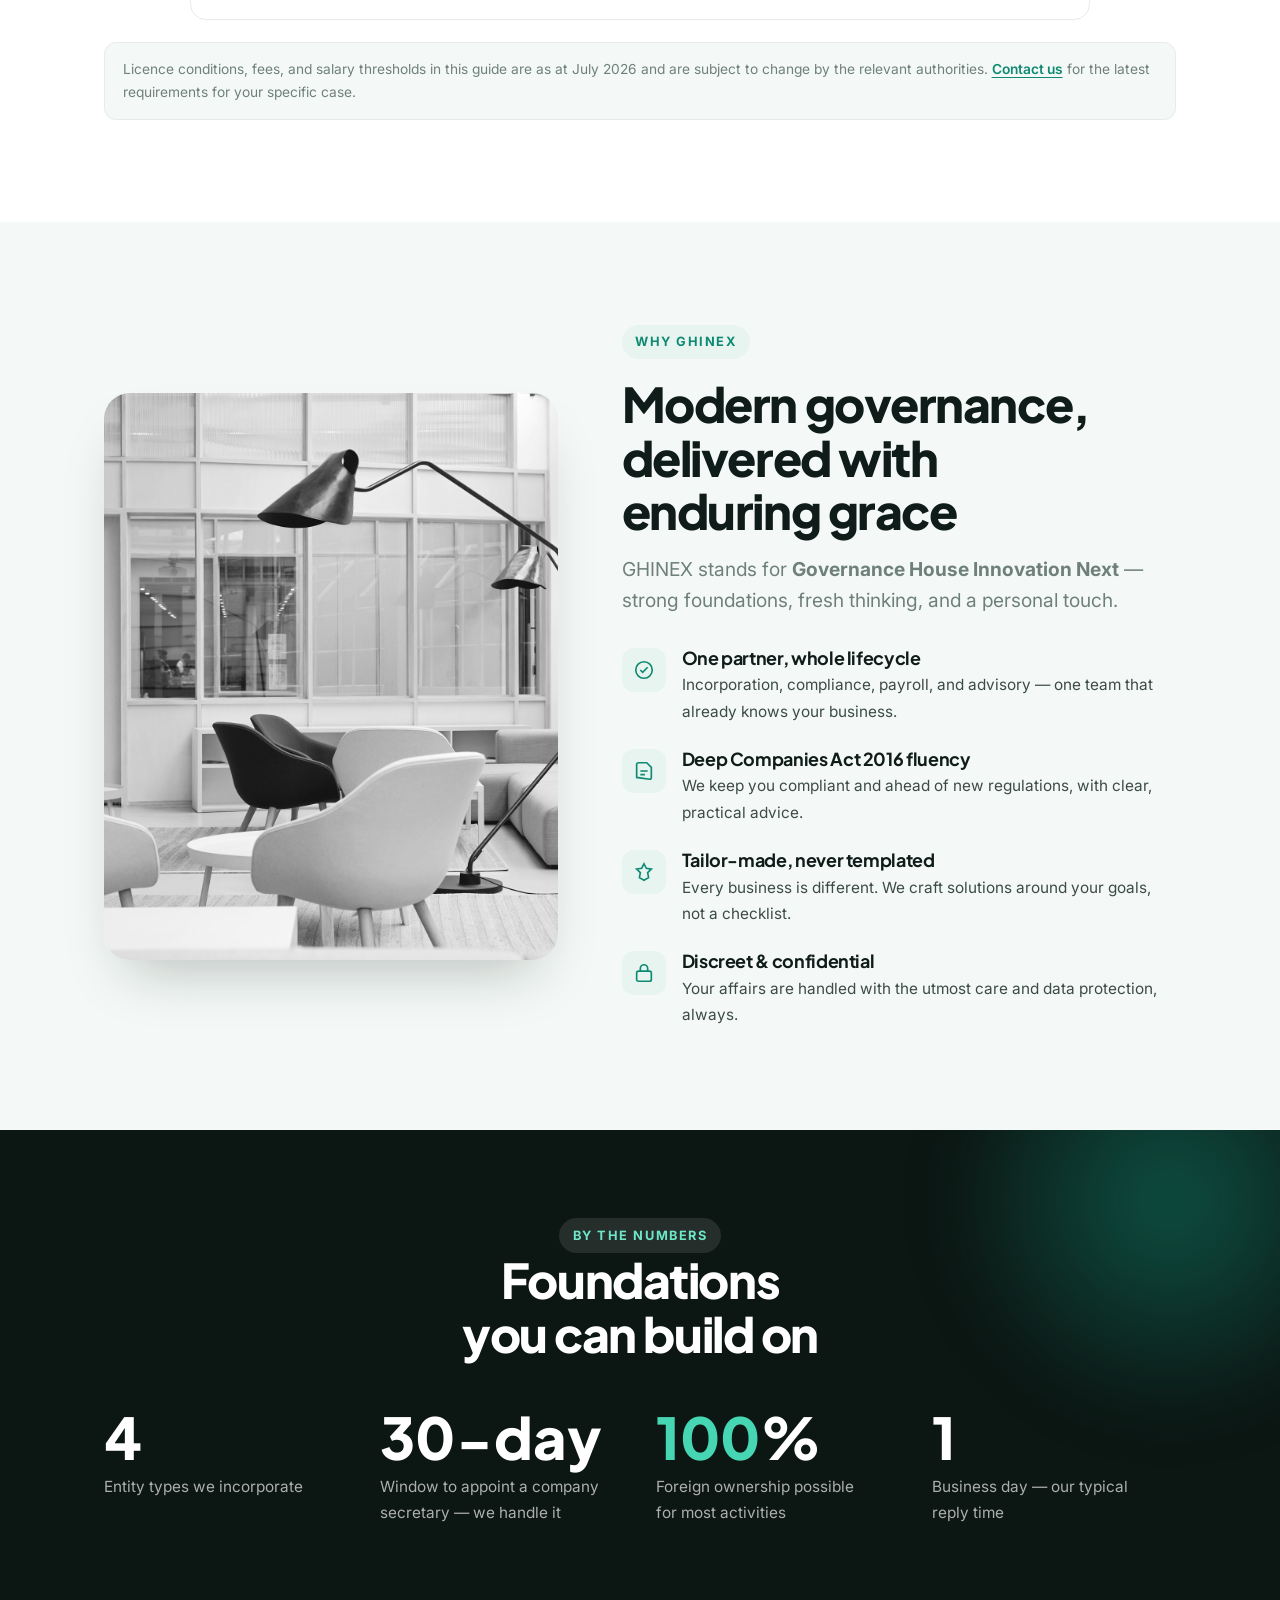
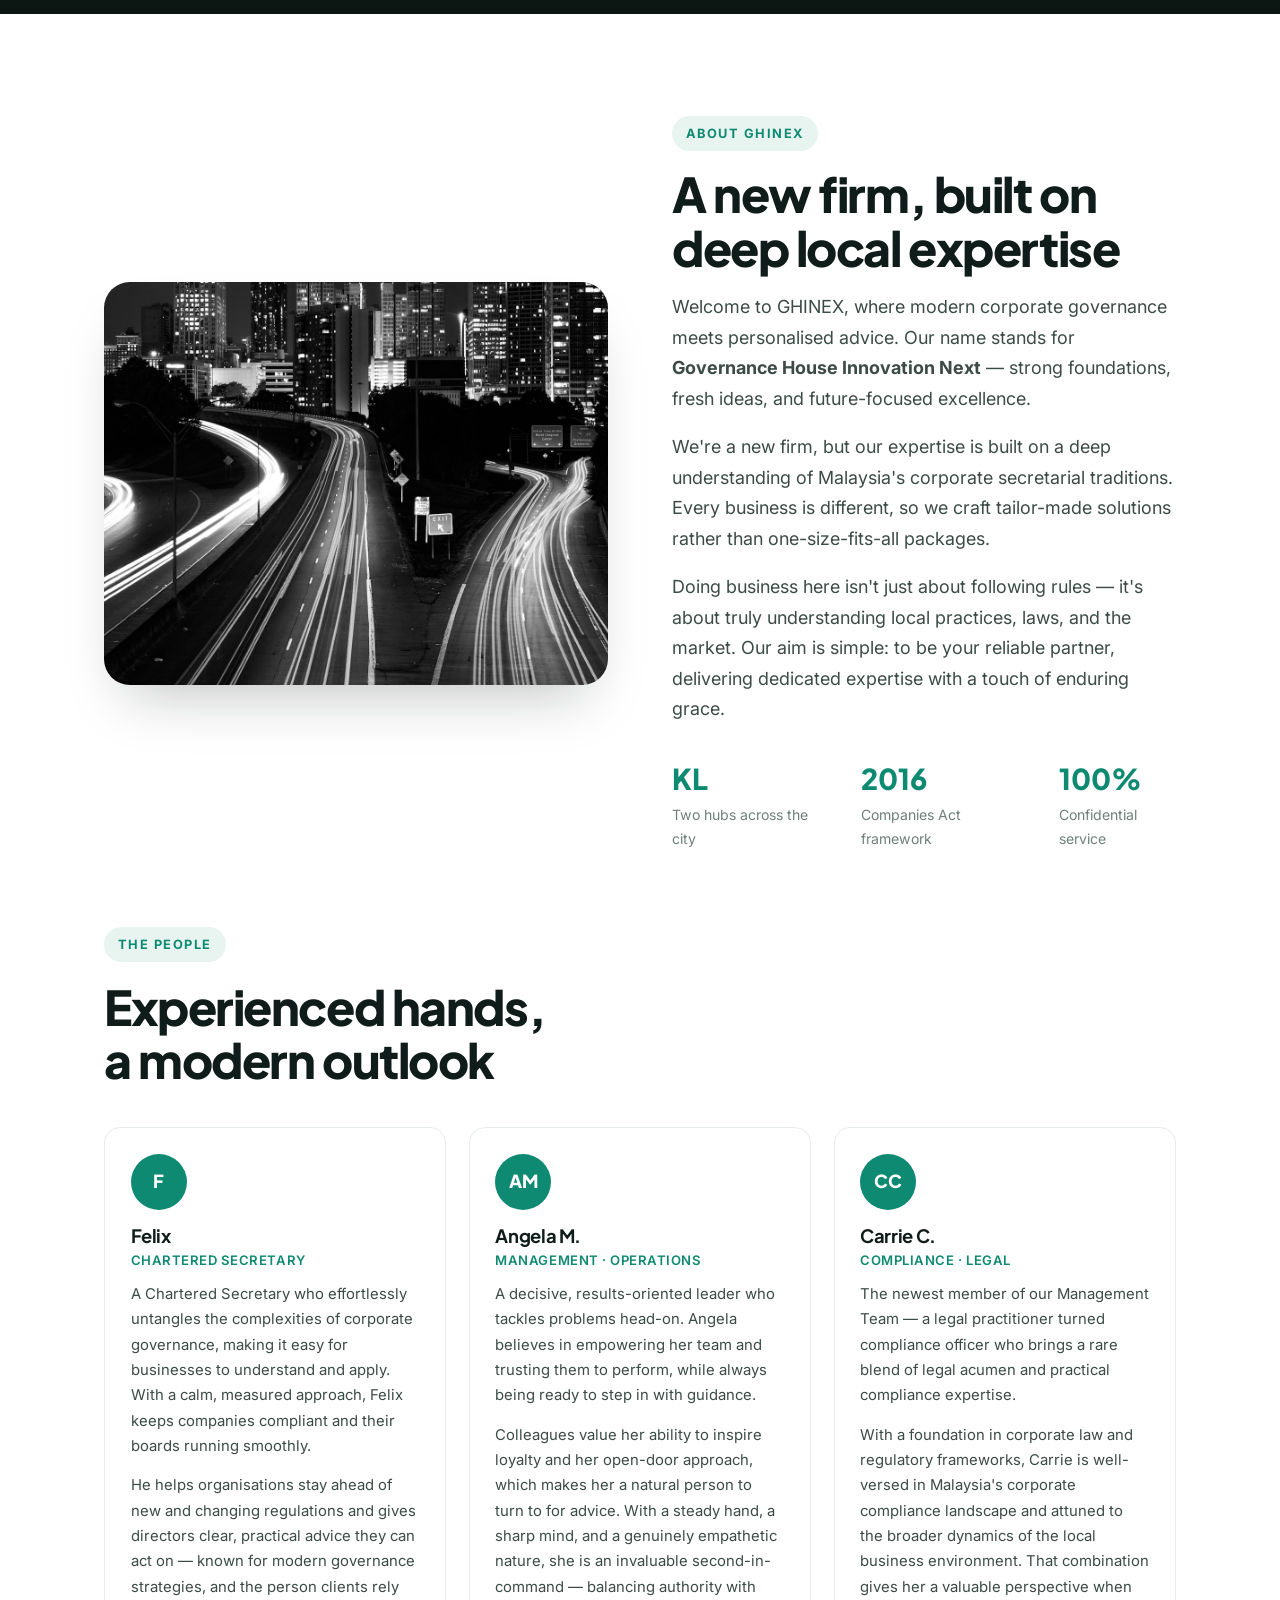
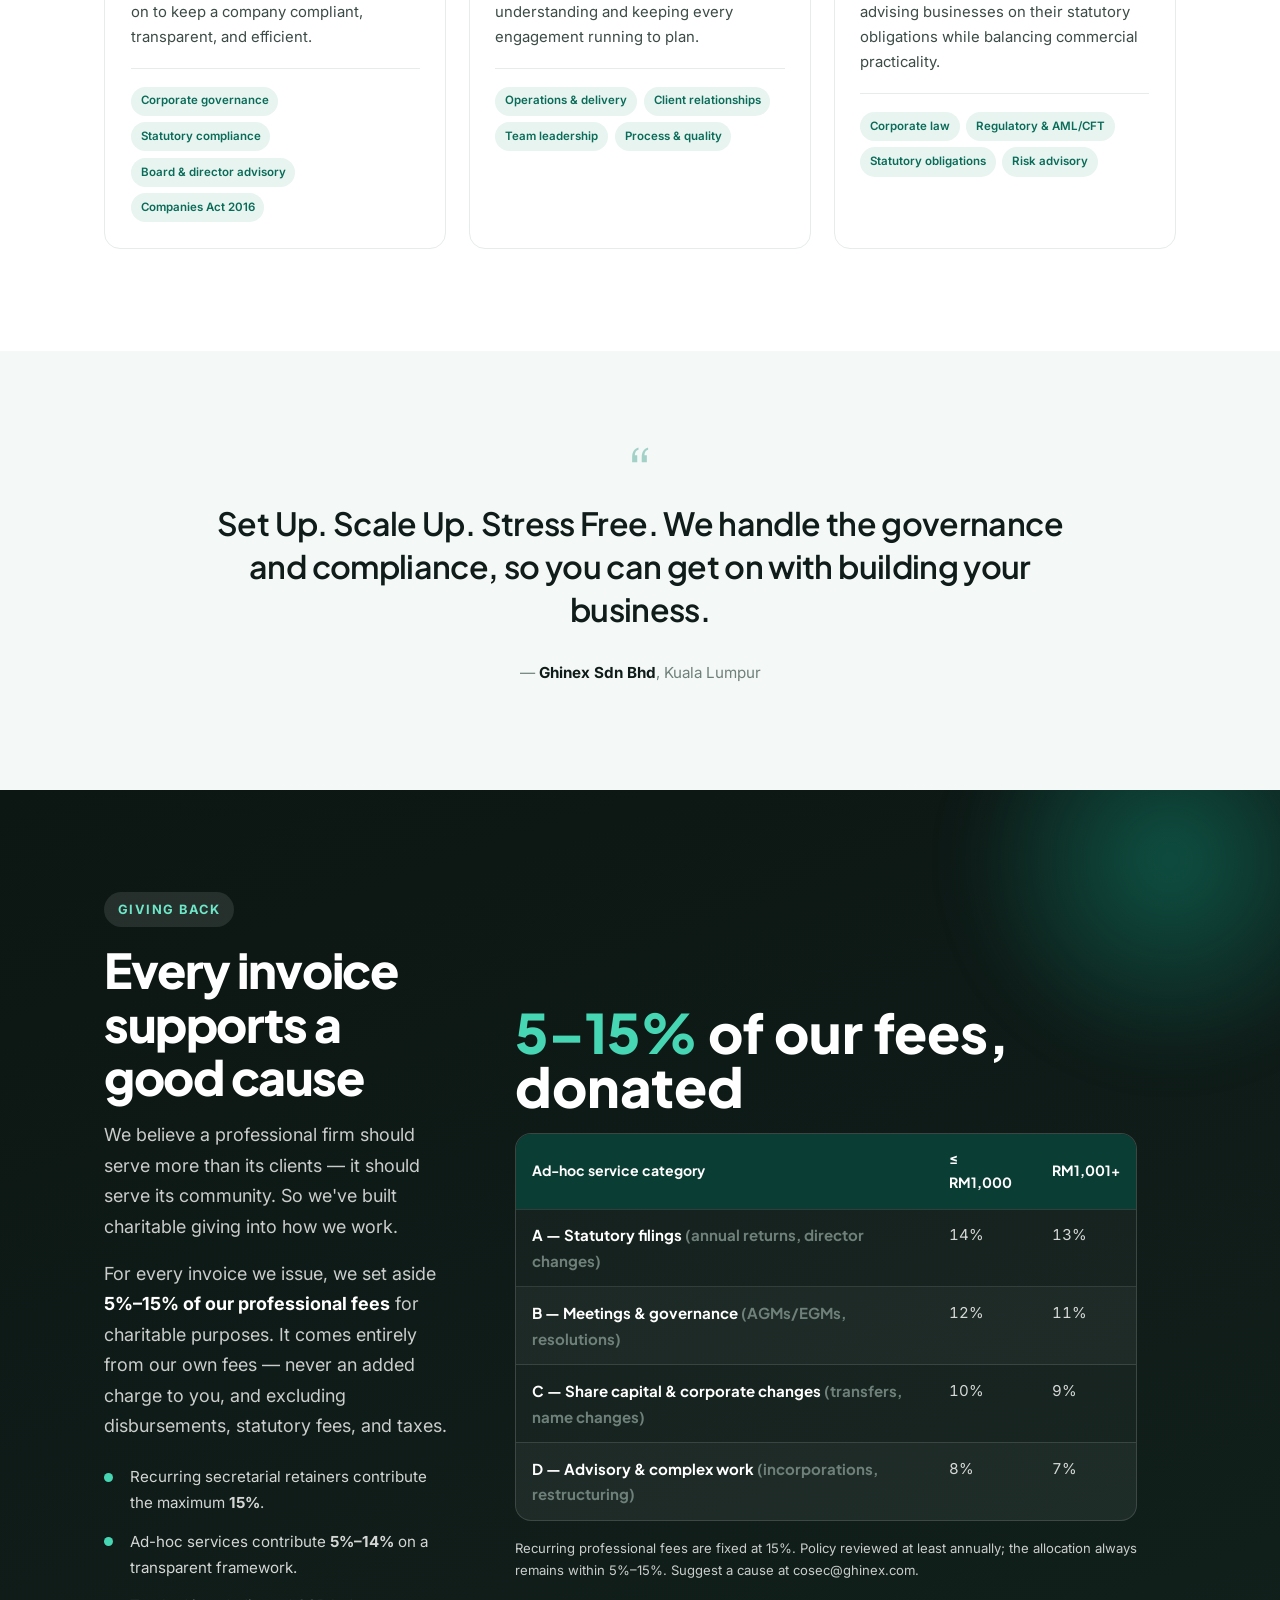
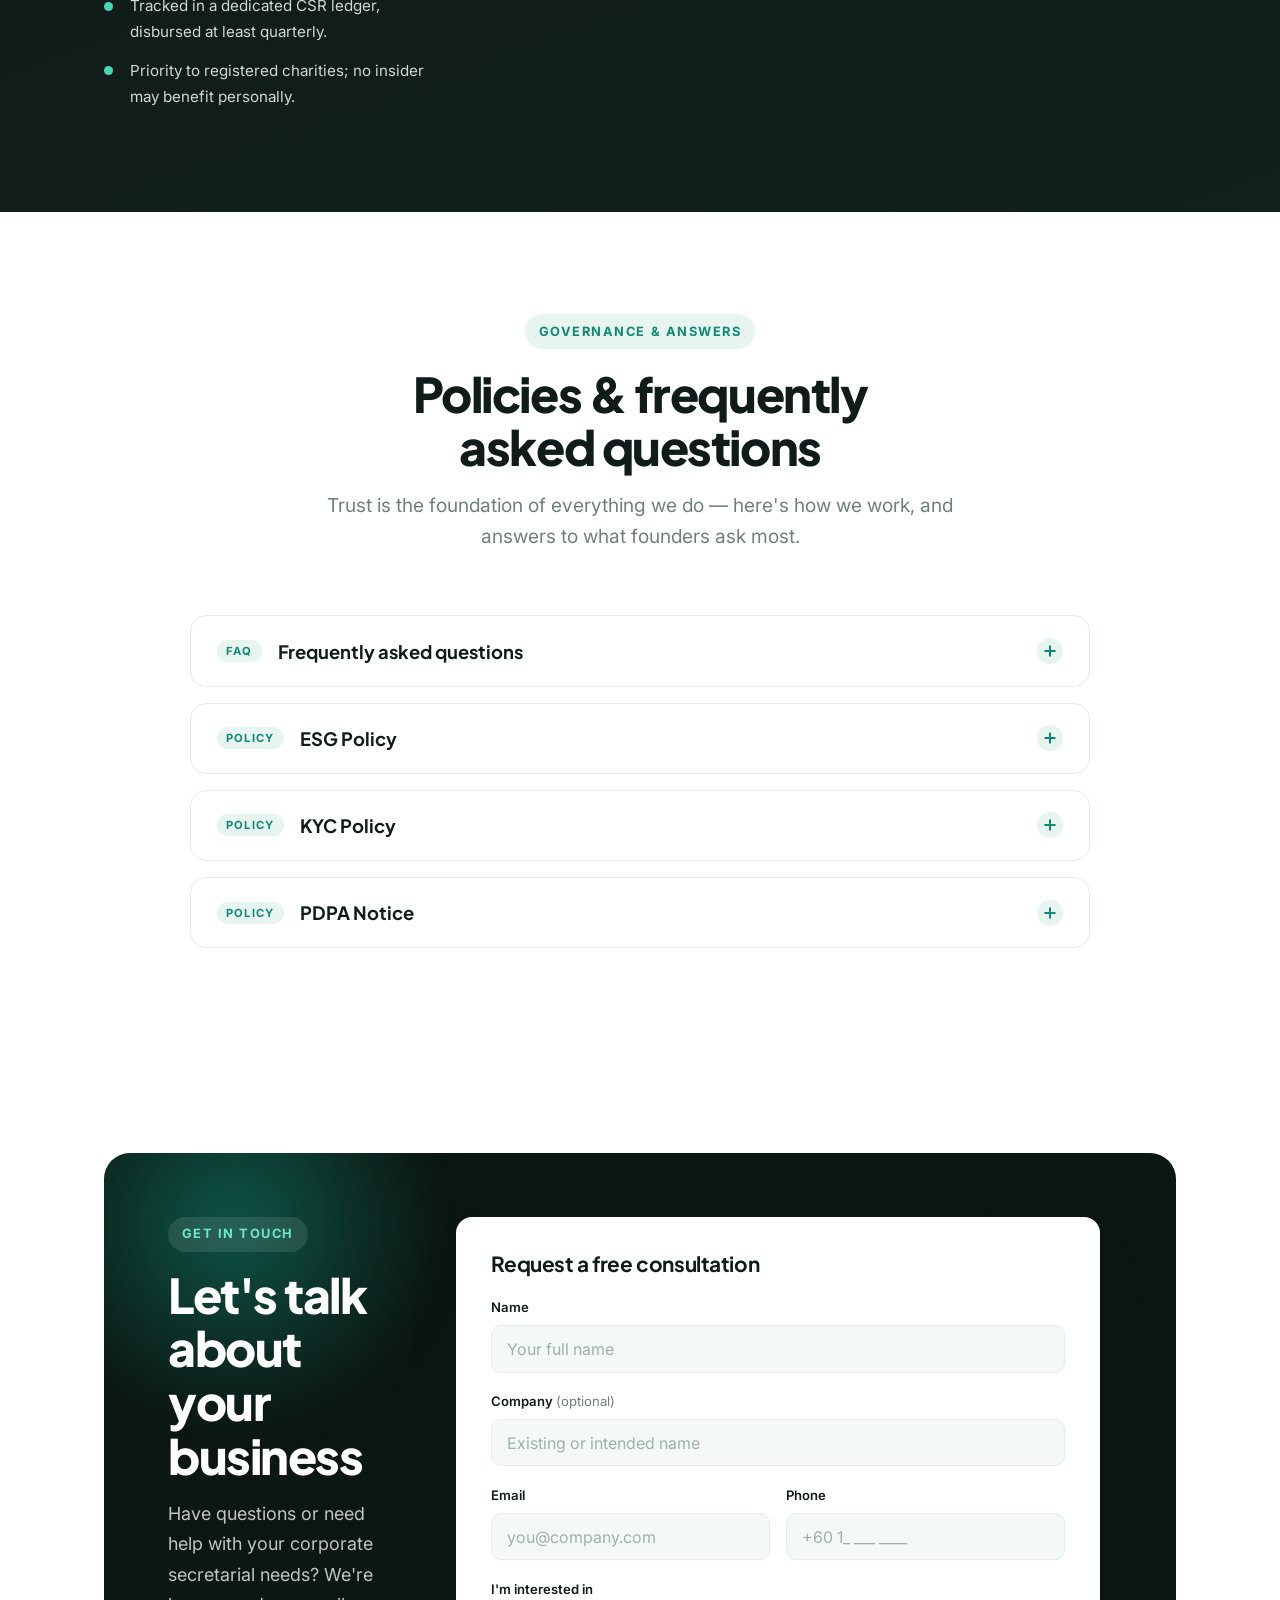
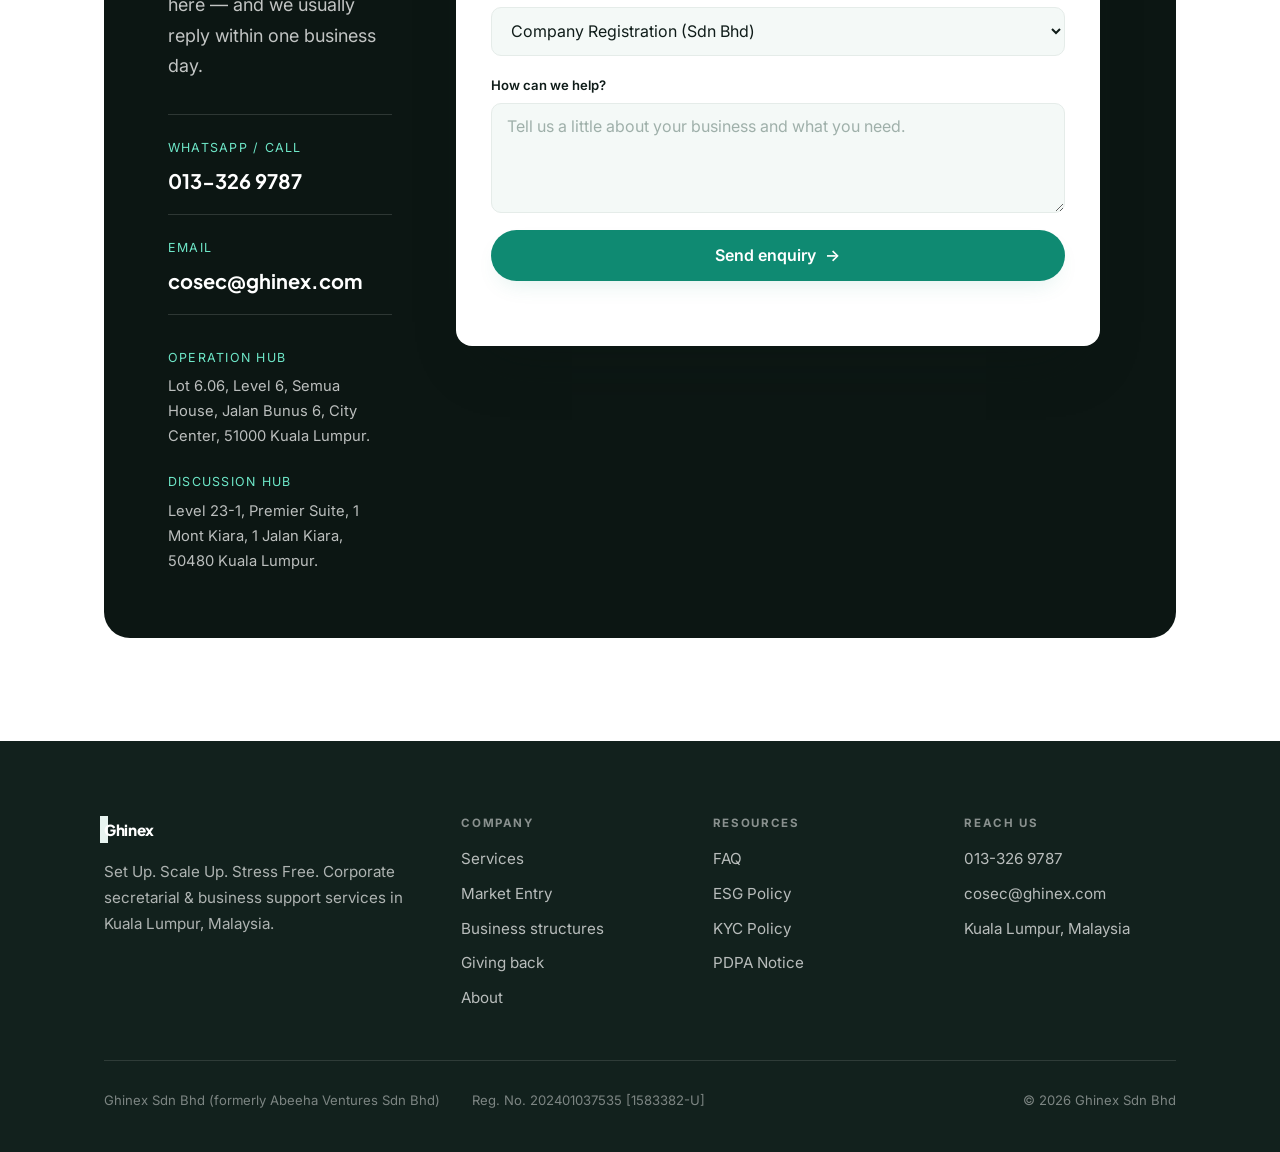
==== commit a22550a3: "Expand compliance guide: WRT, work permits, signboard + add Manufacturing Licence (MIDA) Co-Authored" ====
--- a/index.html
+++ b/index.html
@@ -423,51 +423,76 @@
           <div class="acc__item">
             <button class="acc__head" type="button" aria-expanded="false"><span class="badge">Guide</span> Work permits for foreign employees <span class="ic" aria-hidden="true"></span></button>
             <div class="acc__body"><div class="acc__inner"><div class="acc__inner-pad">
-              <p>Foreign nationals need a valid pass to work in Malaysia. The employer must generally first register with the Immigration Department's Expatriate Services Division (ESD). The <b>Employment Pass (EP)</b> has three categories by basic monthly salary (rates effective 1 June 2026):</p>
+              <p>Foreign nationals need a valid pass to work in Malaysia. The employer must generally first register with the Immigration Department's <b>Expatriate Services Division (ESD)</b> and have its company profile approved; some sectors also require clearance from the relevant regulator before passes are issued.</p>
+              <h4>Employment Pass (EP)</h4>
+              <p>For expatriates in managerial, executive, or technical roles. There are three categories by <b>basic</b> monthly salary (rates effective 1 June 2026; allowances and bonuses are excluded):</p>
               <div class="tablewrap" style="margin:0.6rem 0 1rem">
                 <table class="gtable">
                   <thead><tr><th>Category</th><th>Basic monthly salary</th><th>Key features</th></tr></thead>
                   <tbody>
-                    <tr><td class="ent">Category I</td><td class="num">RM20,000 and above</td><td>Senior management &amp; key posts; up to 10 years with the same employer; dependants allowed</td></tr>
-                    <tr><td class="ent">Category II</td><td class="num">RM10,000 – RM19,999</td><td>Managerial &amp; professional roles; up to 10 years; dependants allowed</td></tr>
-                    <tr><td class="ent">Category III</td><td class="num">RM5,000 – RM9,999</td><td>Skilled roles; up to 5 years; dependants allowed (RM7,000+ for manufacturing)</td></tr>
+                    <tr><td class="ent">Category I</td><td class="num">RM20,000 and above</td><td>Senior management &amp; key posts; renewable up to 10 years with the same employer; dependants &amp; a domestic helper allowed</td></tr>
+                    <tr><td class="ent">Category II</td><td class="num">RM10,000 – RM19,999</td><td>Managerial &amp; professional roles; renewable up to 10 years; dependants allowed</td></tr>
+                    <tr><td class="ent">Category III</td><td class="num">RM5,000 – RM9,999</td><td>Skilled/executive roles; up to 5 years (RM7,000+ for manufacturing); limited dependant rights</td></tr>
                   </tbody>
                 </table>
               </div>
+              <p>Dependants (spouse and children under 18) may accompany Category I and II holders. Once the company and the post are approved, an EP application is typically processed within a few weeks.</p>
               <h4>Other common passes</h4>
               <ul>
-                <li><b>Professional Visit Pass (PVP)</b> — for foreign experts on short-term services while employed overseas; up to 12 months.</li>
-                <li><b>Visit Pass (Temporary Employment)</b> — for approved sectors like manufacturing, construction, and plantation, subject to quota.</li>
-                <li><b>Dependant Pass</b> — for spouses and children of eligible EP holders.</li>
-                <li><b>Residence Pass-Talent (RP-T)</b> — up to 10 years for highly qualified expatriates. We assist end to end.</li>
+                <li><b>Professional Visit Pass (PVP)</b> — for foreign experts providing short-term services (training, installation, consulting) while remaining employed by their overseas company; valid up to 12 months.</li>
+                <li><b>Temporary Employment Visit Pass</b> — for foreign workers in approved sectors (manufacturing, construction, plantation, agriculture, selected services), subject to quota and source-country conditions.</li>
+                <li><b>Dependant Pass</b> — for the spouse and children of eligible EP holders; a Long-Term Social Visit Pass can cover parents or a common-law spouse.</li>
+                <li><b>Residence Pass-Talent (RP-T)</b> — up to 10 years for highly qualified expatriates who meet the criteria, with greater freedom to change employers.</li>
               </ul>
+              <p>For distributive-trade businesses, a WRT licence is usually a prerequisite before EPs are granted. We handle ESD registration, the company and post applications, and each individual pass end to end.</p>
             </div></div></div>
           </div>
 
           <div class="acc__item">
             <button class="acc__head" type="button" aria-expanded="false"><span class="badge">Guide</span> Business premise &amp; signboard licence <span class="ic" aria-hidden="true"></span></button>
             <div class="acc__body"><div class="acc__inner"><div class="acc__inner-pad">
-              <p>Most businesses operating from physical premises need a business premise licence and a signboard licence from the local authority (e.g. DBKL for Kuala Lumpur).</p>
+              <p>Businesses operating from physical premises generally need two licences from the <b>local council</b> (Pihak Berkuasa Tempatan) where the premises sit — for example DBKL in Kuala Lumpur, MBPJ in Petaling Jaya, or MBSA in Shah Alam.</p>
+              <h4>Business premises licence</h4>
               <ul>
-                <li>Required before you start operating and before displaying any signboard.</li>
-                <li>Typical documents: SSM registration, tenancy agreement or proof of ownership, photos of the premises, and the signboard design.</li>
-                <li>Signboards must comply with local rules, including giving prominence to Bahasa Malaysia (other languages may appear alongside).</li>
-                <li>Generally valid one year and renewable; some activities also need Fire &amp; Rescue or Health Department approvals.</li>
+                <li>Your licence to operate at that address — required before you begin trading.</li>
+                <li>Typical documents: SSM registration, tenancy agreement or proof of ownership, a floor/layout plan, and photos of the premises.</li>
+                <li>Regulated activities — food &amp; beverage, childcare, clinics, entertainment — carry extra conditions and inspections, and may need support letters from the Fire &amp; Rescue Department (BOMBA) or Health Department.</li>
               </ul>
+              <h4>Signboard / advertisement licence</h4>
+              <ul>
+                <li>Required before displaying any signboard or advertisement at the premises.</li>
+                <li>You submit the signboard design showing its size, wording, colours, materials and exact location.</li>
+                <li>Bahasa Malaysia must be given prominence; other languages may appear alongside. Councils also set rules on dimensions, placement, and sometimes permitted colours.</li>
+              </ul>
+              <p>Both are usually valid for one year and renewed annually; fees vary with the council, premises size, and signboard dimensions. We prepare the applications and liaise with the council on your behalf.</p>
             </div></div></div>
           </div>
 
           <div class="acc__item">
             <button class="acc__head" type="button" aria-expanded="false"><span class="badge">Guide</span> WRT licence (wholesale &amp; retail trade) <span class="ic" aria-hidden="true"></span></button>
             <div class="acc__body"><div class="acc__inner"><div class="acc__inner-pad">
-              <p>A WRT licence is required for foreign-owned companies (generally &gt;50% foreign equity) before carrying on distributive trade — wholesale, retail, franchising, import/export, and certain service businesses.</p>
+              <p>The <b>Wholesale, Retail and Trade (WRT) licence</b> is required for foreign-owned companies before they carry on distributive trade in Malaysia — wholesale, retail, franchising, direct selling, import/export trading, and certain restaurant and service businesses.</p>
               <ul>
                 <li><b>Authority</b> — Ministry of Domestic Trade and Cost of Living (KPDN).</li>
-                <li><b>Capital</b> — minimum RM1,000,000 paid-up for most categories; higher for large formats (department stores, hypermarkets).</li>
-                <li><b>Premises</b> — a physical, commercially-zoned premises with a tenancy of at least 12 months (virtual offices not accepted).</li>
-                <li><b>Validity</b> — generally 1–2 years and renewable; some sub-sectors are closed to foreign participation.</li>
+                <li><b>Who needs it</b> — companies with foreign equity carrying on distributive trade; it is generally a prerequisite before such a company can obtain Employment Passes in this sector.</li>
+                <li><b>Capital</b> — minimum RM1,000,000 paid-up capital for most categories; substantially higher thresholds and extra conditions apply to large formats such as department stores, superstores, and hypermarkets (which may also require Bumiputera participation).</li>
+                <li><b>Premises</b> — a physical business premises in a commercially-zoned location with a tenancy of at least 12 months; virtual offices are not accepted.</li>
+                <li><b>Validity &amp; restrictions</b> — generally 1–2 years and renewable. Certain sub-sectors (mini-markets, convenience stores, fuel stations, and some personal services) are closed or restricted to foreign participation.</li>
               </ul>
-              <p>It's also commonly a prerequisite for foreign-owned companies applying for Employment Passes in distributive trade.</p>
+              <p>We assess whether your activities require a WRT licence, structure the application to meet the conditions, and follow it through with KPDN.</p>
+            </div></div></div>
+          </div>
+
+          <div class="acc__item">
+            <button class="acc__head" type="button" aria-expanded="false"><span class="badge">Guide</span> Manufacturing licence (MIDA / MITI) <span class="ic" aria-hidden="true"></span></button>
+            <div class="acc__body"><div class="acc__inner"><div class="acc__inner-pad">
+              <p>Manufacturers may need a <b>Manufacturing Licence (ML)</b> under the Industrial Coordination Act 1975, approved by the Ministry of Investment, Trade and Industry (MITI) and processed through the <b>Malaysian Investment Development Authority (MIDA)</b>.</p>
+              <ul>
+                <li><b>Who needs it</b> — manufacturing companies with shareholders' funds of <b>RM2.5 million and above</b>, or engaging <b>75 or more full-time employees</b>. Smaller operations are exempt, but can apply to MIDA for a confirmation letter of exemption (often needed for banking, incentives, or expatriate posts).</li>
+                <li><b>What MIDA covers</b> — as the one-stop agency for manufacturing and selected services investments, MIDA also handles tax incentives (Pioneer Status, Investment Tax Allowance), duty exemptions on machinery and raw materials, and approval of expatriate posts.</li>
+                <li><b>Conditions</b> — approvals may carry conditions on equity, value-add, technology, and local participation, depending on the industry.</li>
+              </ul>
+              <p>We prepare the manufacturing-licence application — along with any incentive or expatriate-post applications — and follow through with MIDA and MITI.</p>
             </div></div></div>
           </div>
 
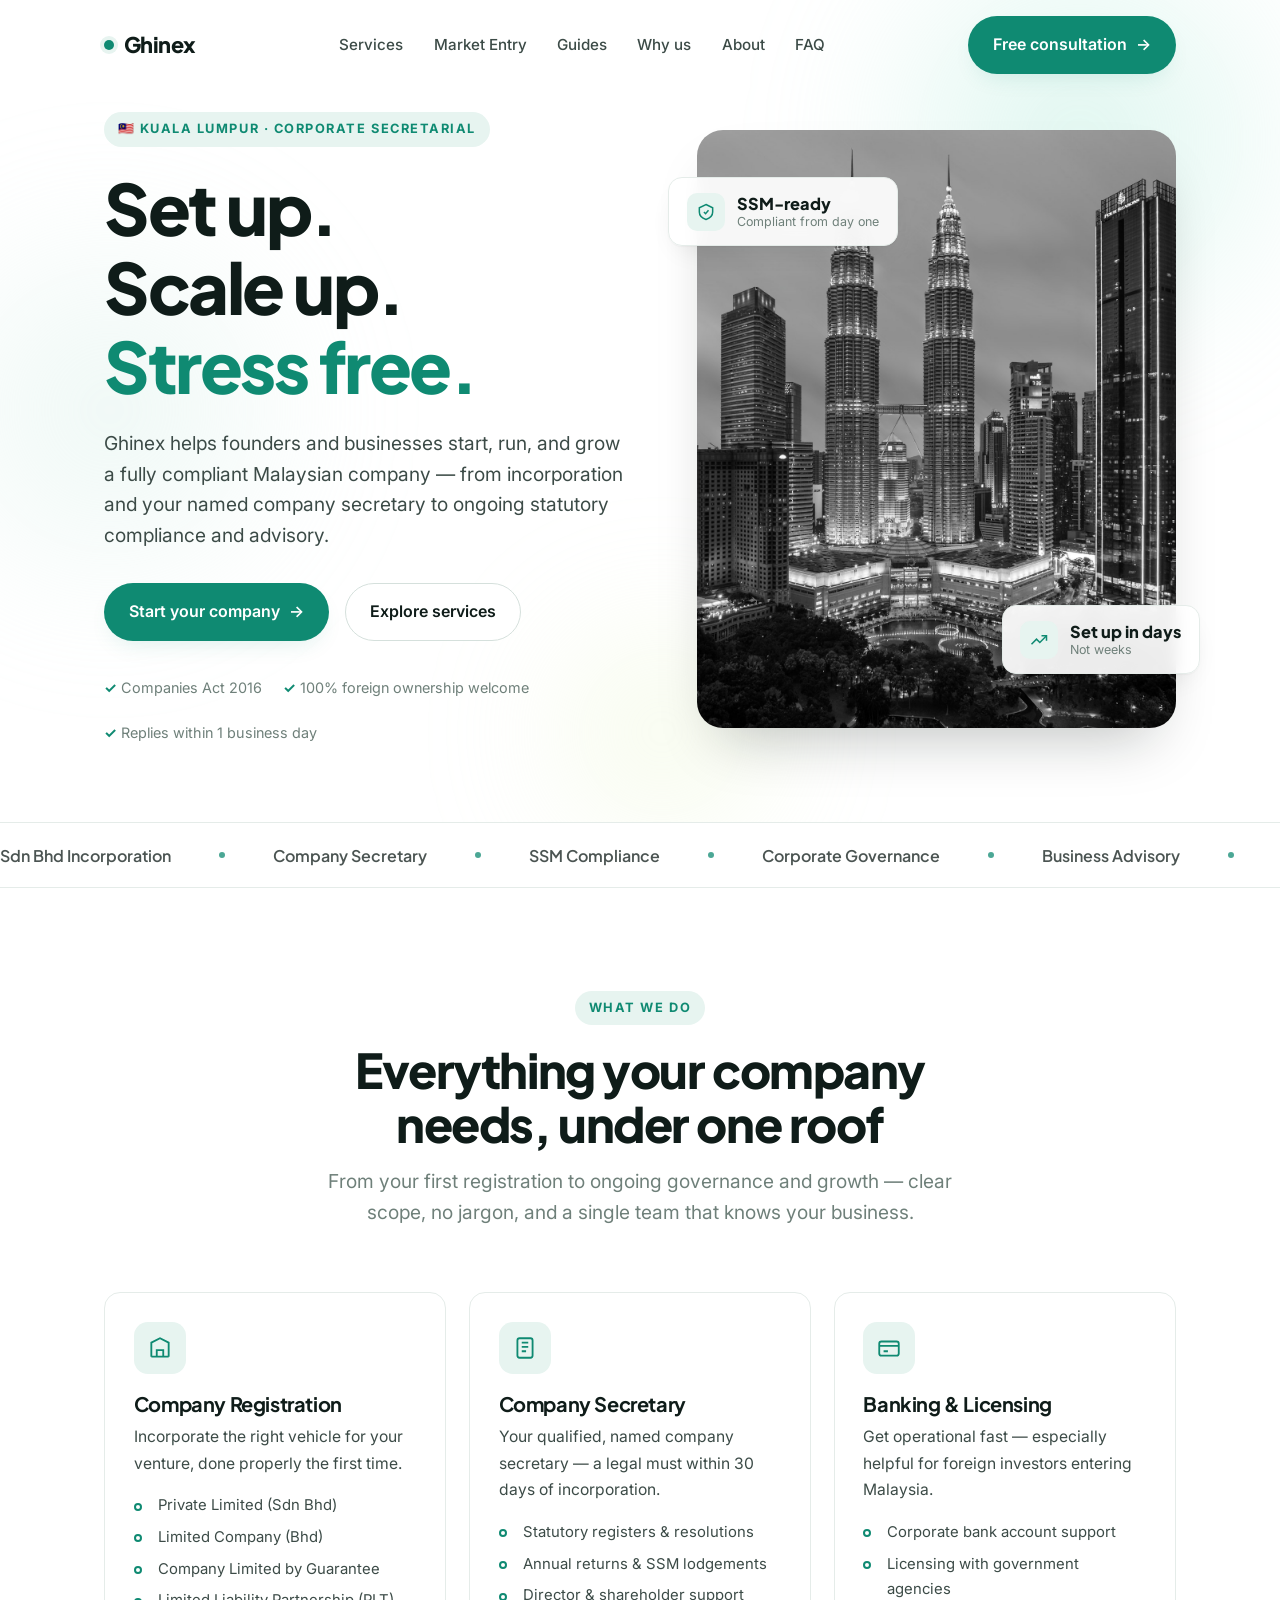
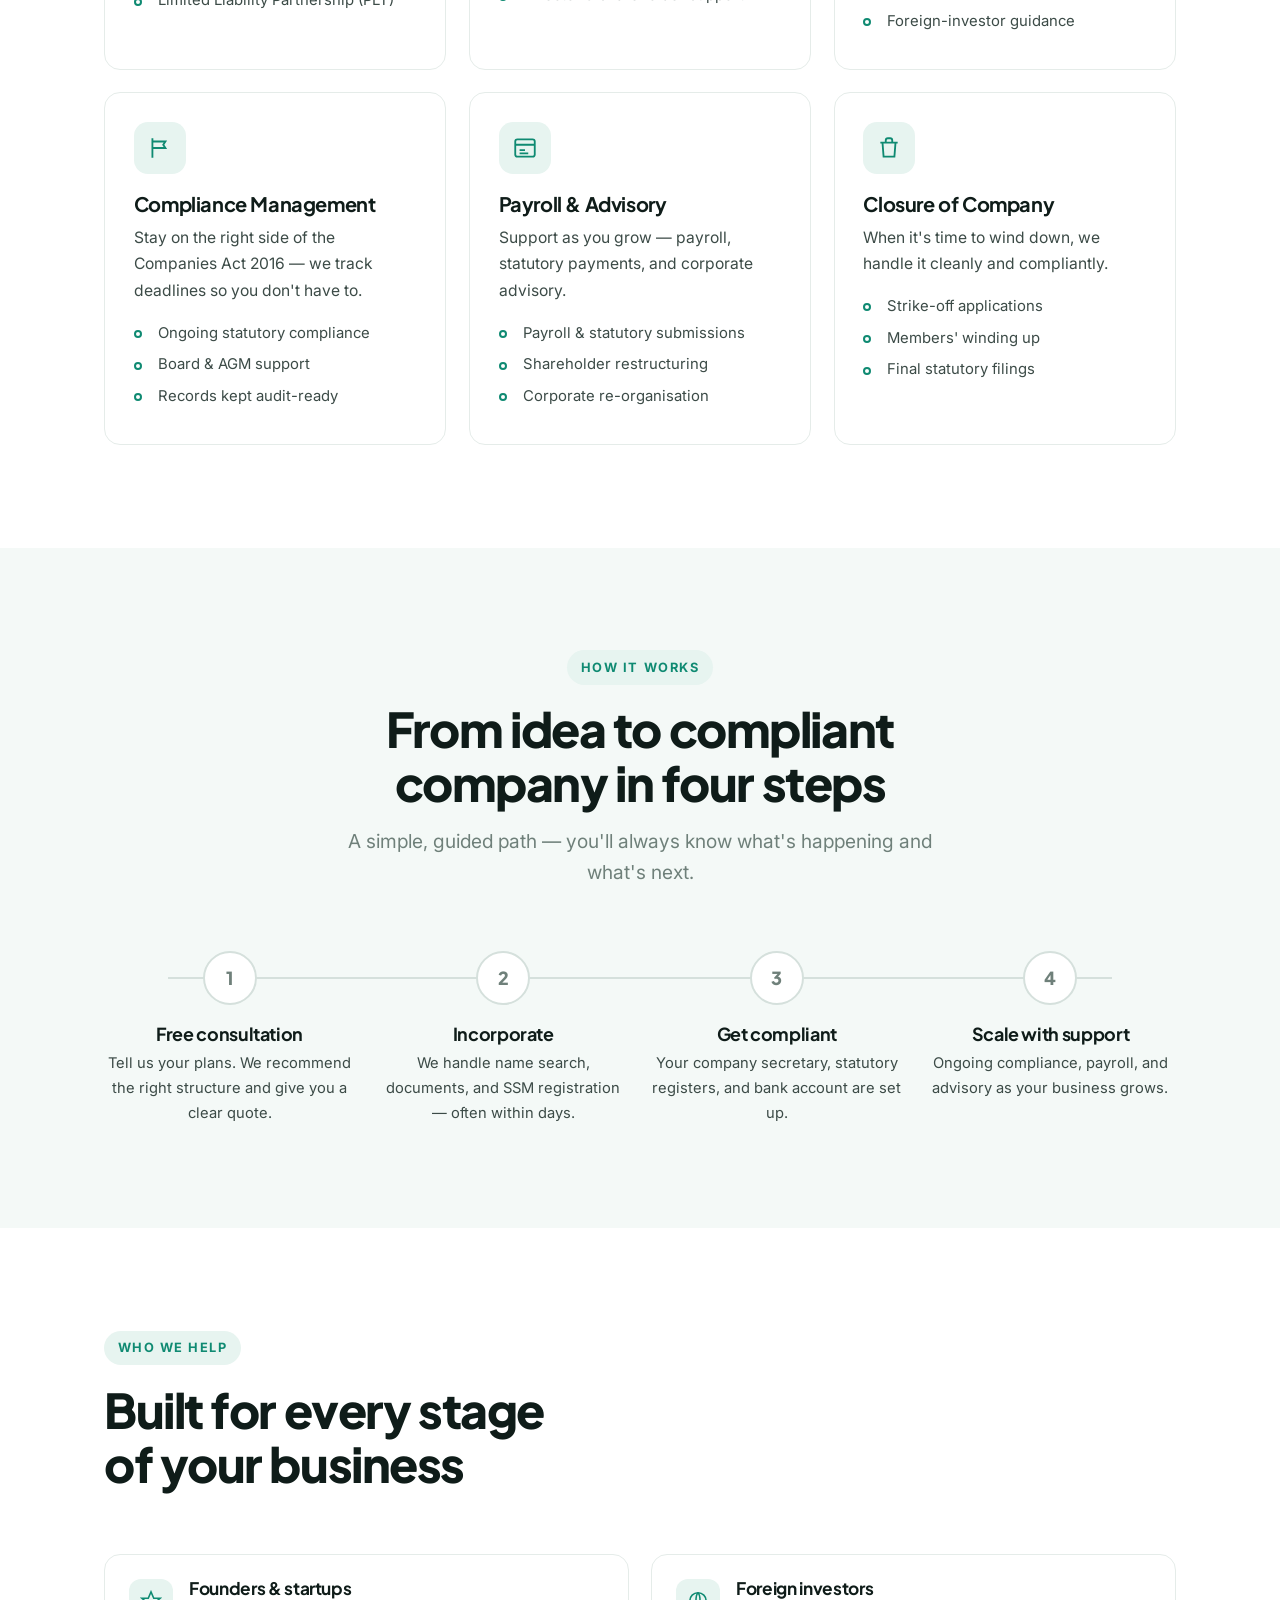
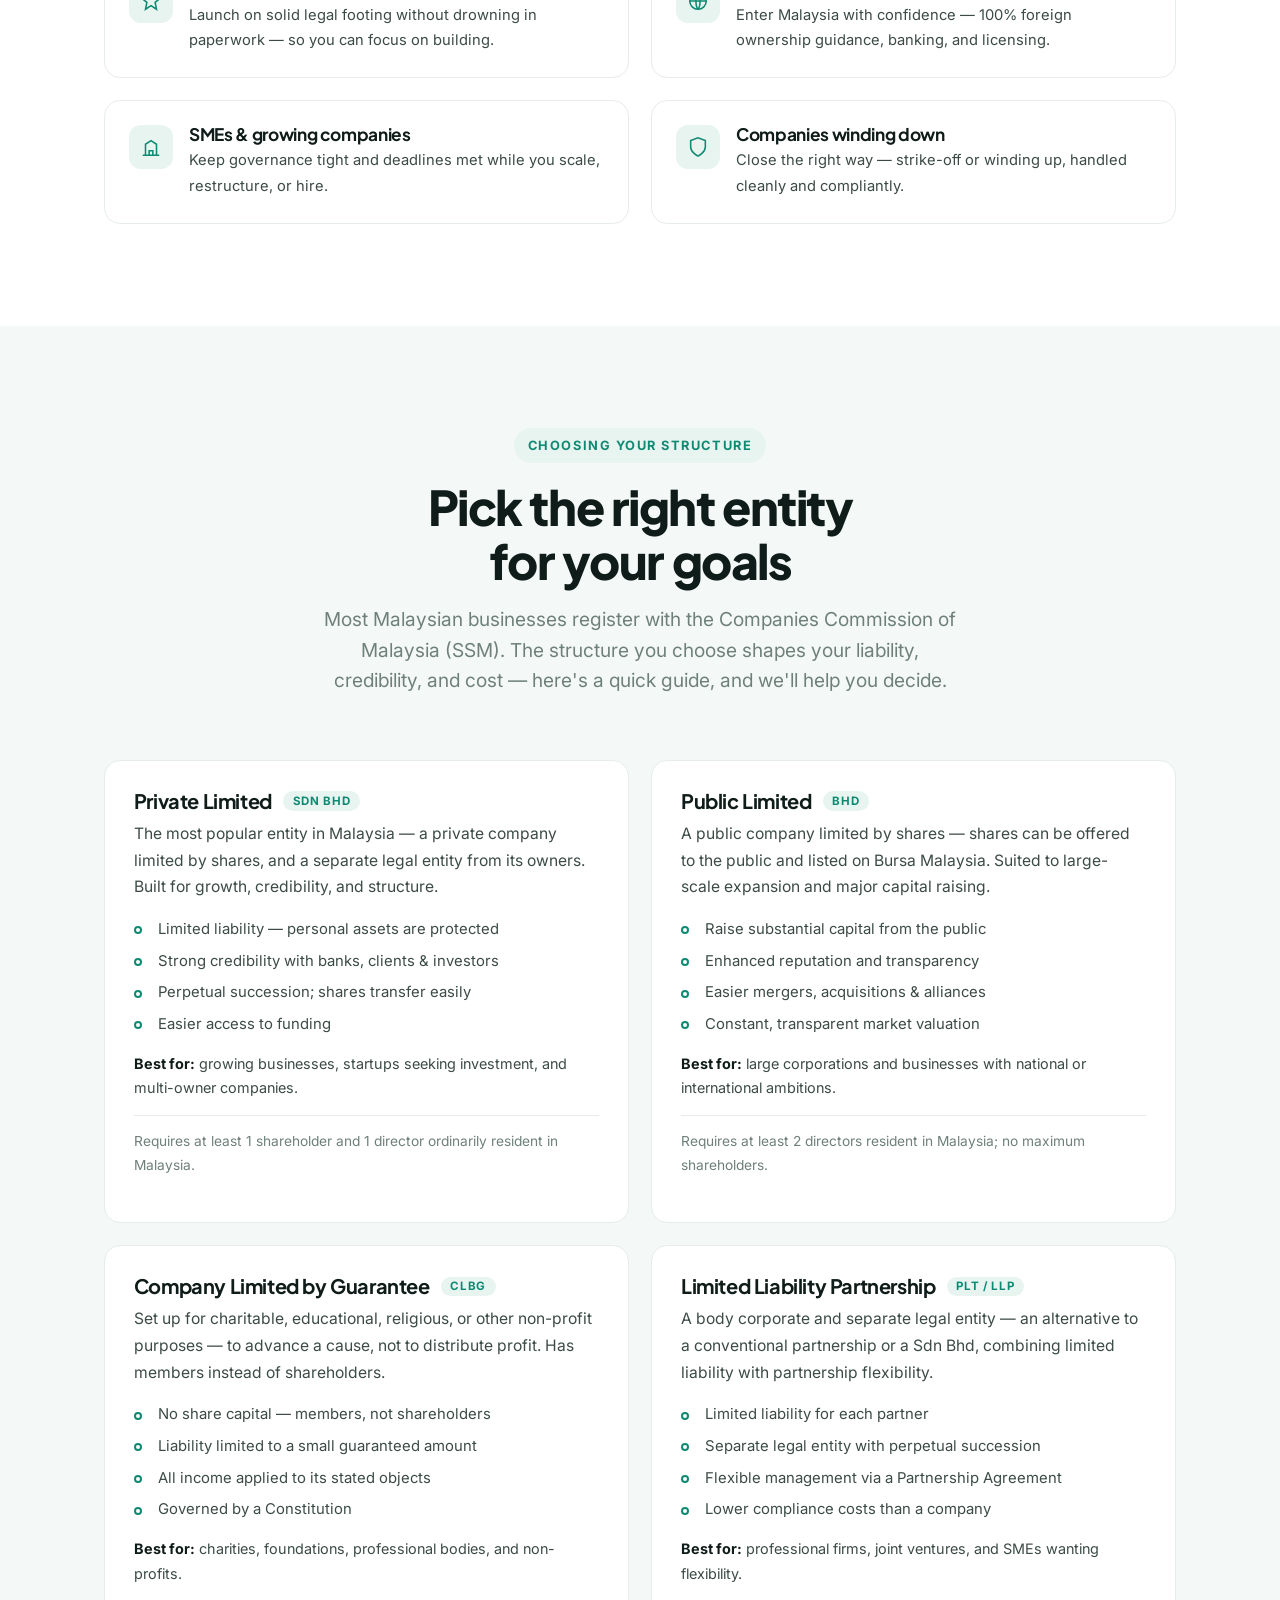
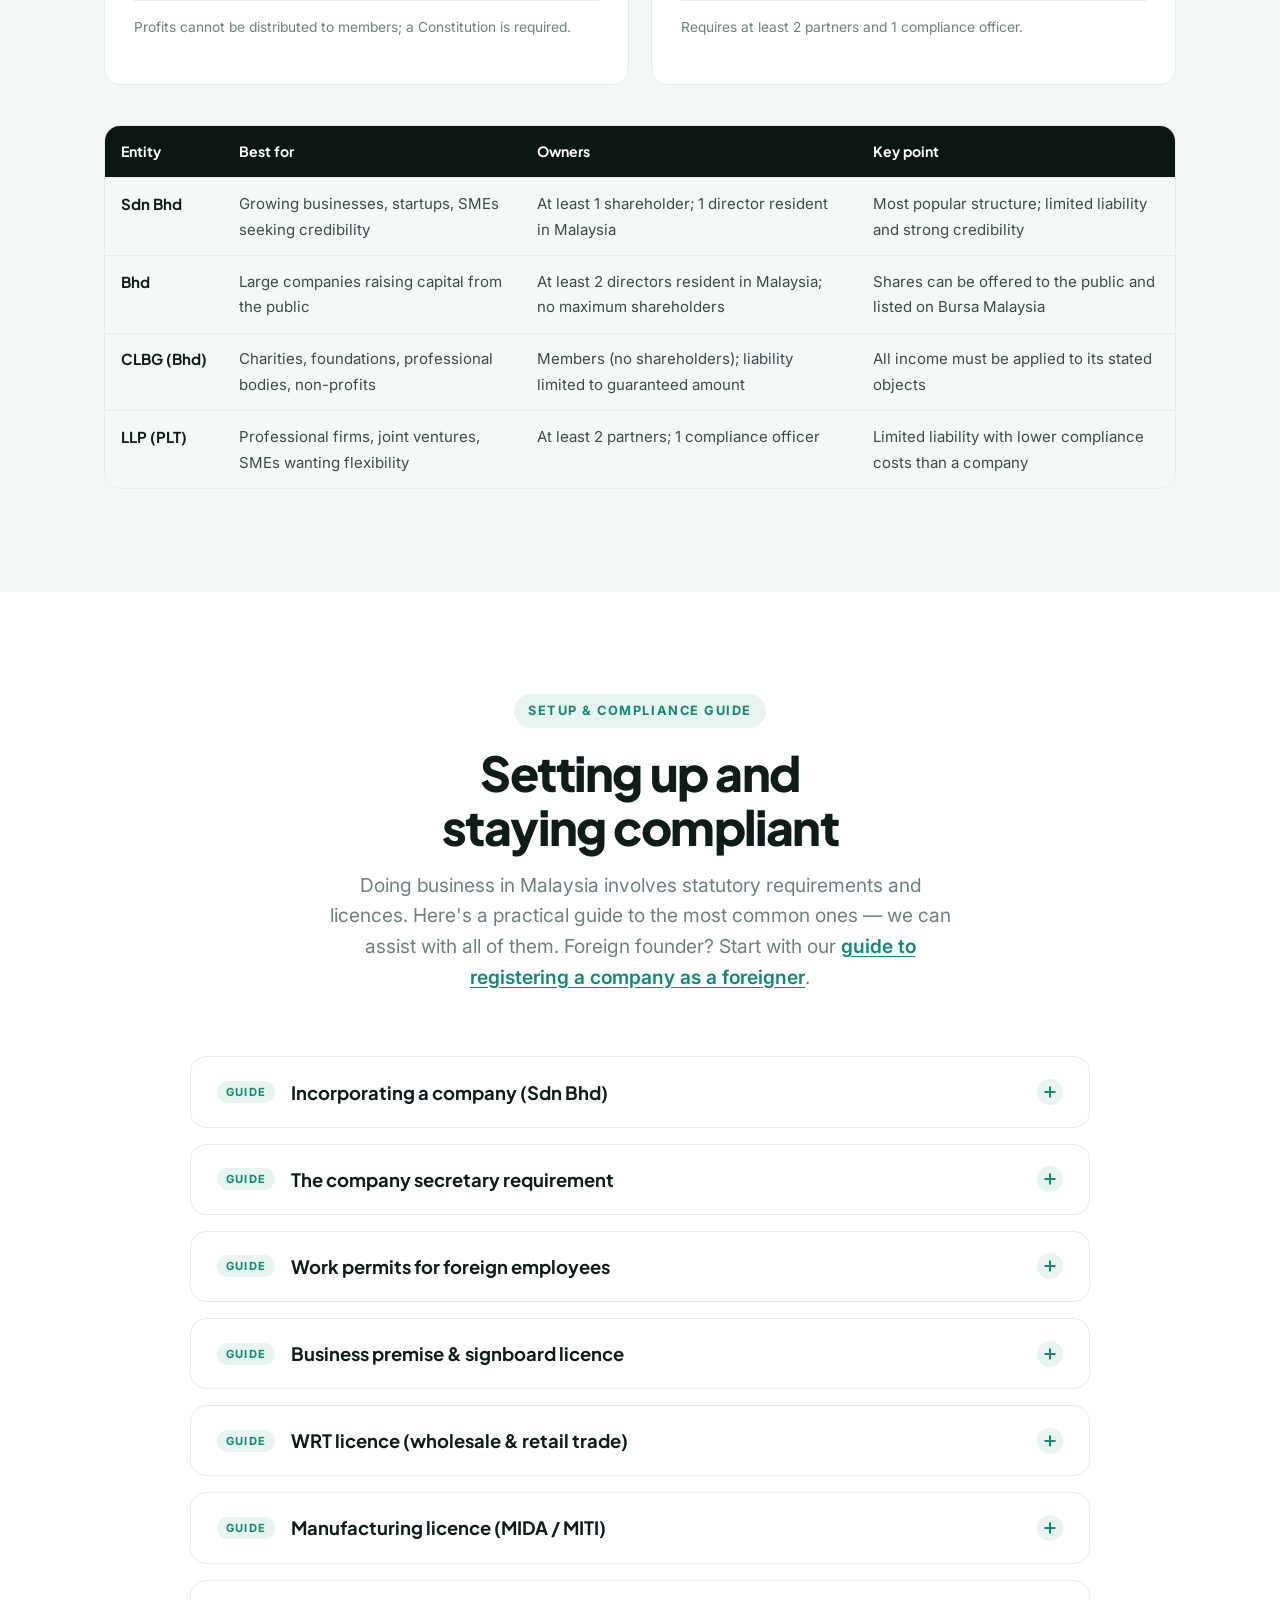
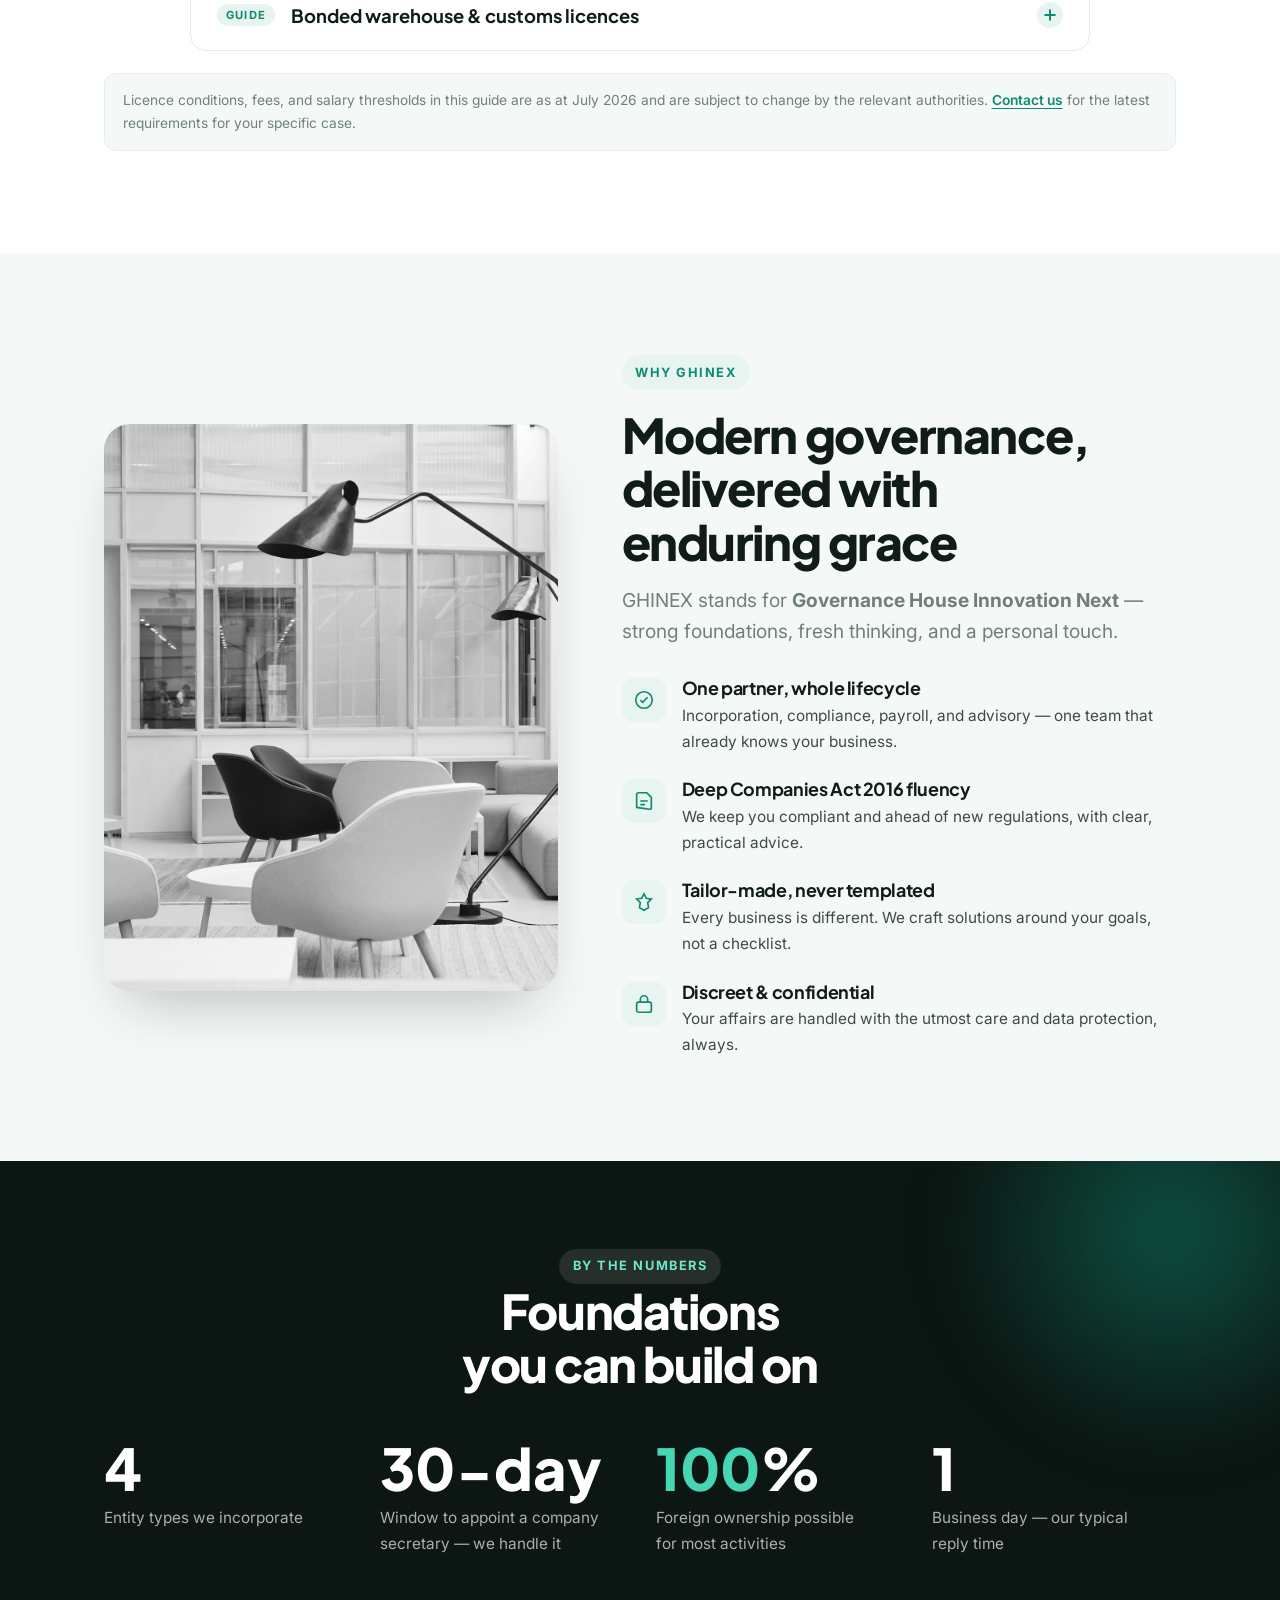
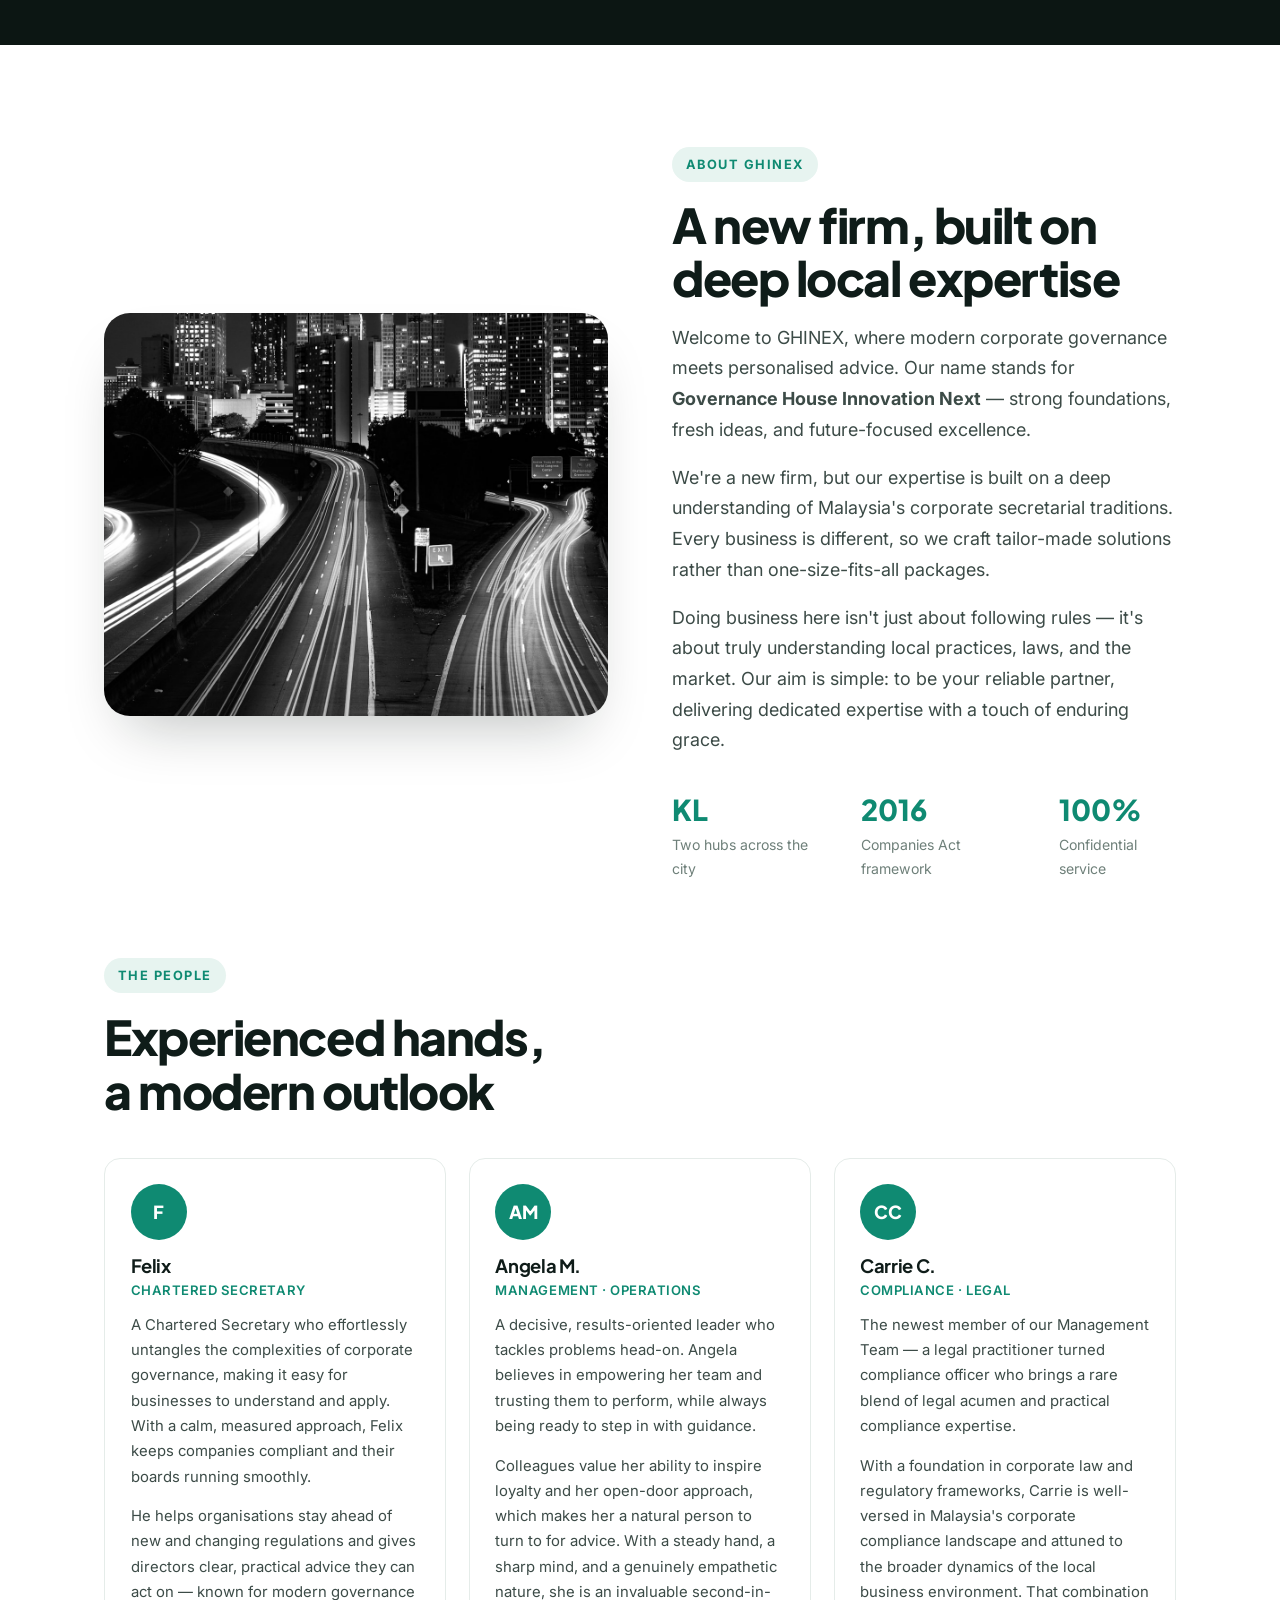
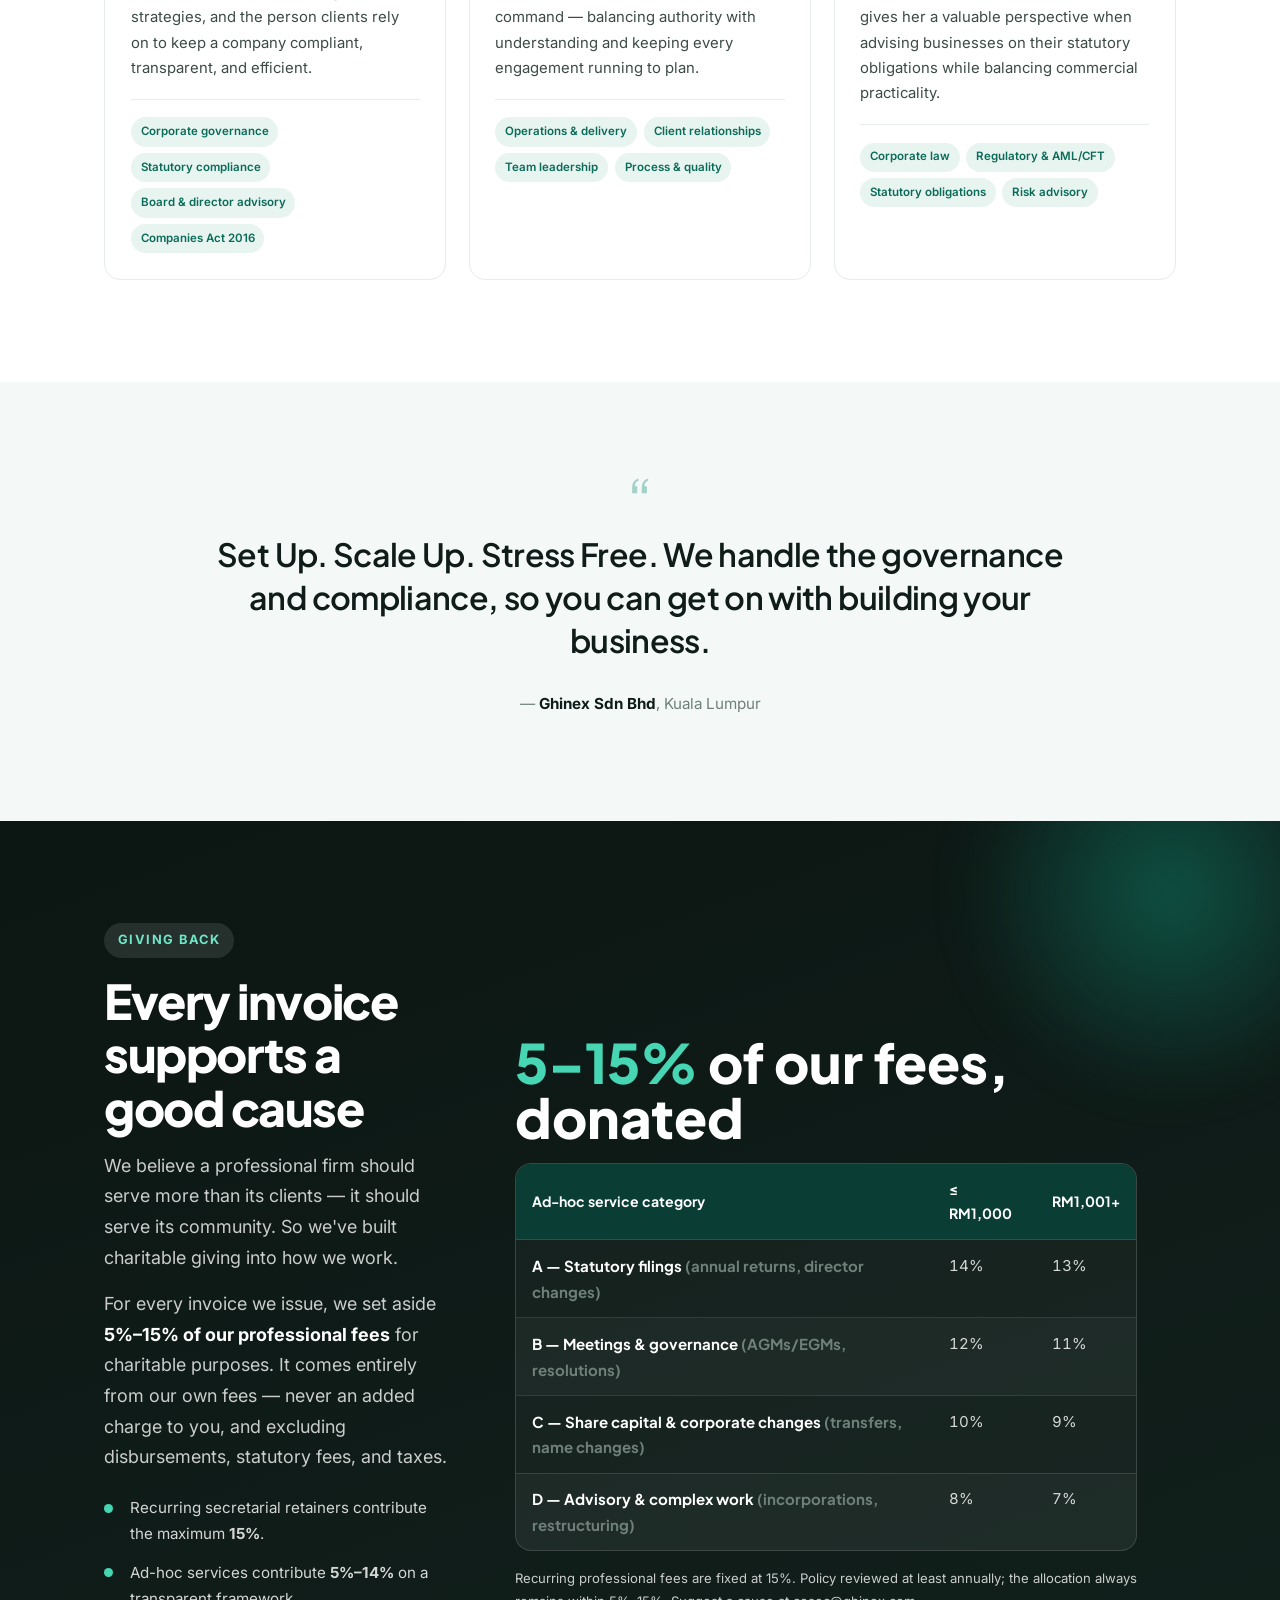
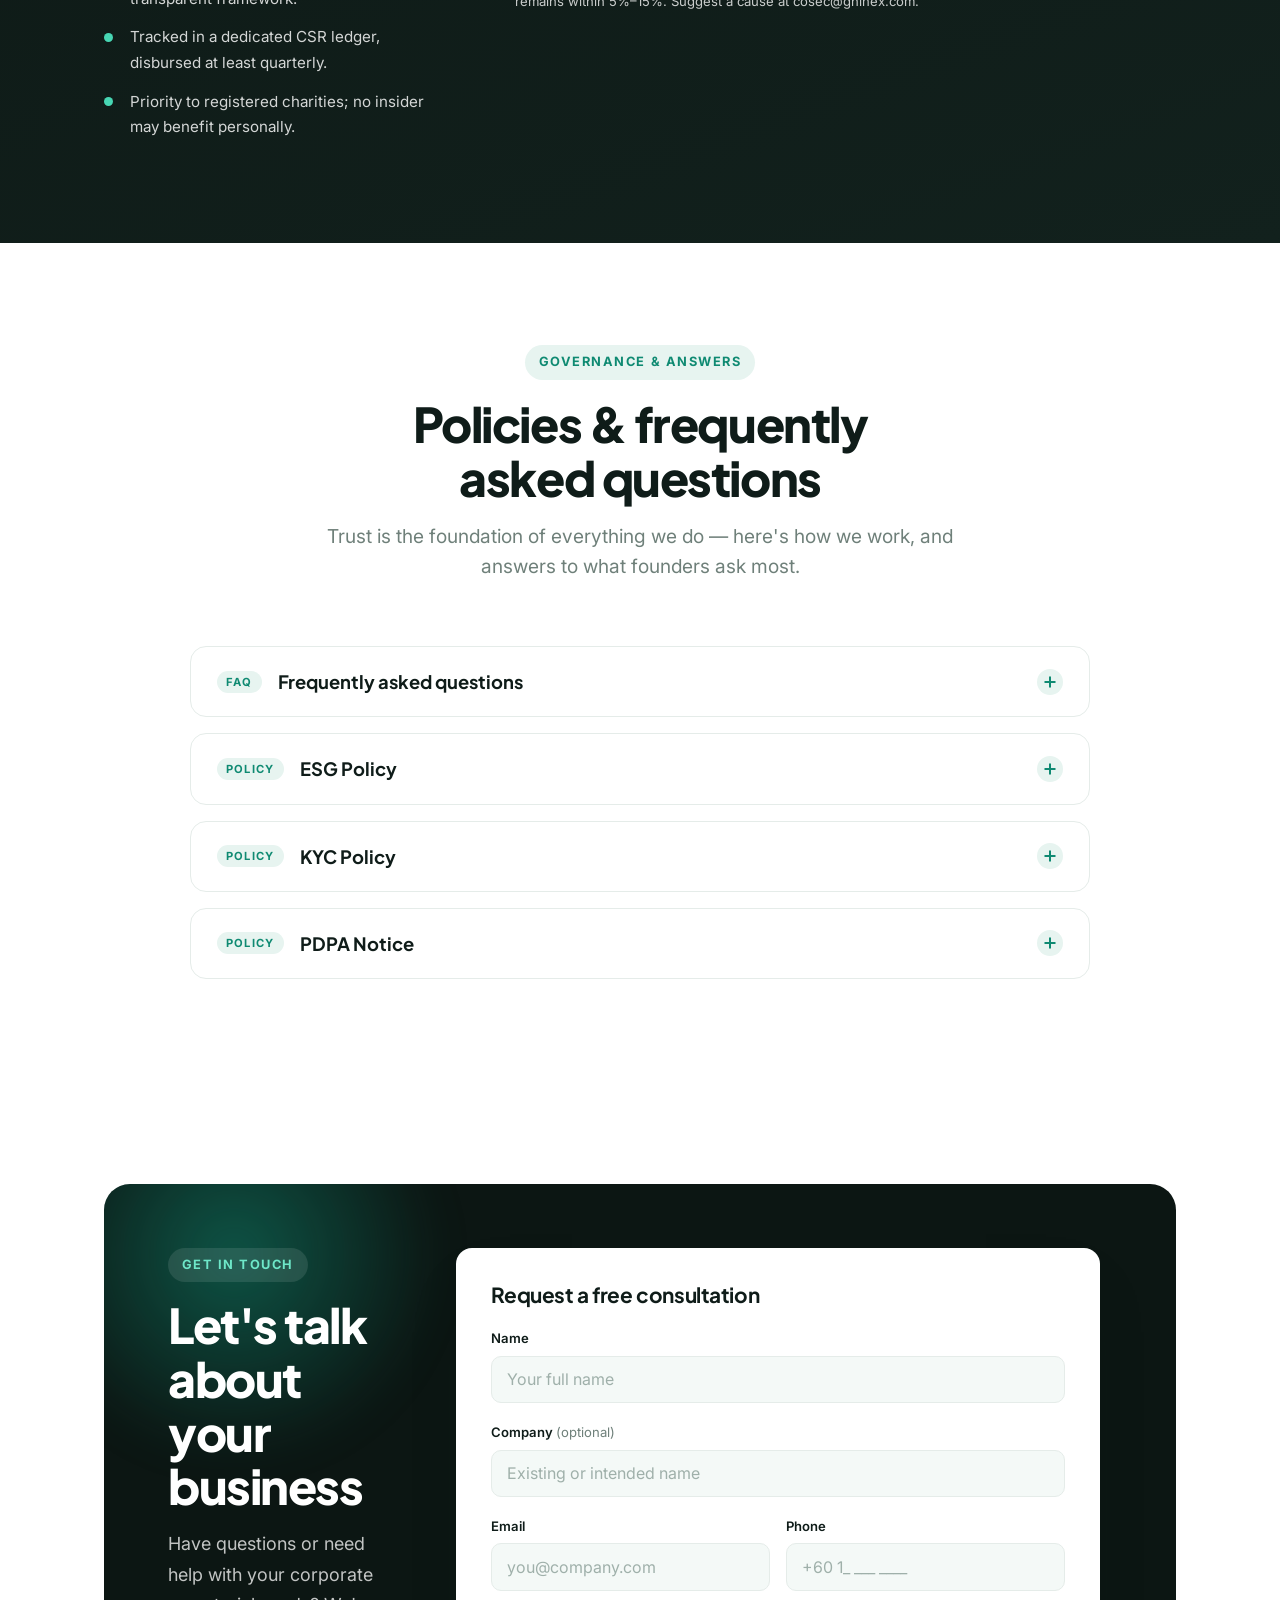
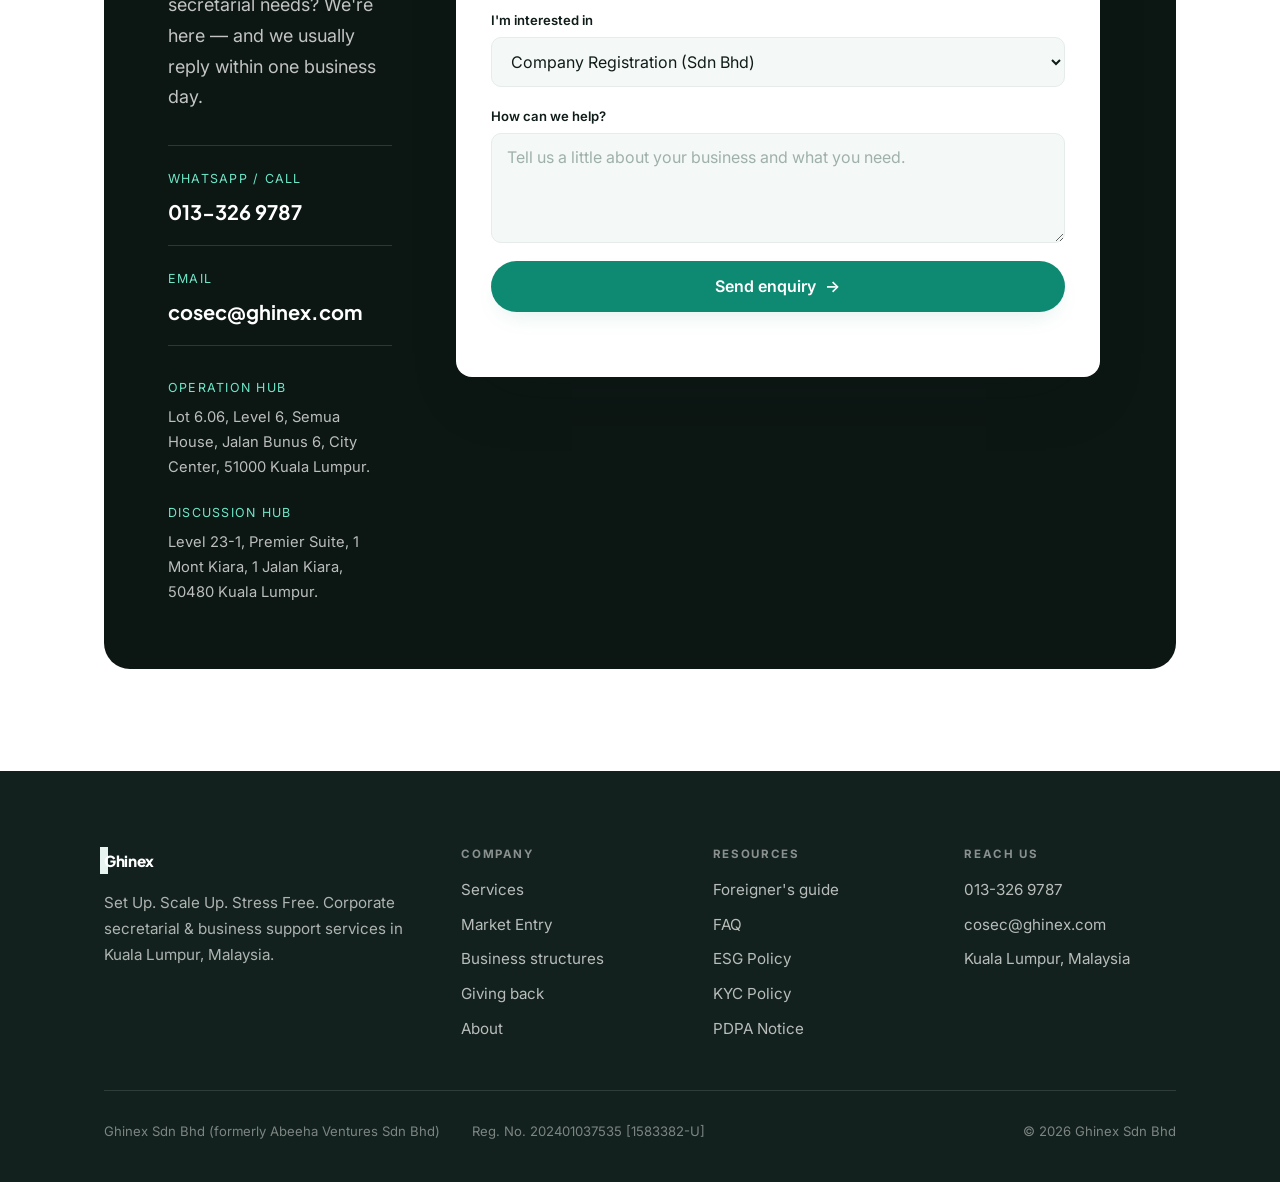
==== commit 6beec005: "SEO: add foreigner-registration guide + FAQ schema on Market Entry New /register-company-malaysia-fo" ====
--- a/index.html
+++ b/index.html
@@ -387,7 +387,7 @@
         <div class="sec-intro center r">
           <span class="eyebrow">Setup &amp; compliance guide</span>
           <h2 class="h2">Setting up and staying compliant</h2>
-          <p class="lead muted">Doing business in Malaysia involves statutory requirements and licences. Here's a practical guide to the most common ones — we can assist with all of them.</p>
+          <p class="lead muted">Doing business in Malaysia involves statutory requirements and licences. Here's a practical guide to the most common ones — we can assist with all of them. Foreign founder? Start with our <a class="ln" href="register-company-malaysia-foreigner.html">guide to registering a company as a foreigner</a>.</p>
         </div>
 
         <div class="acc" style="max-width:900px;margin:0 auto">
@@ -790,6 +790,7 @@
         </div>
         <div>
           <h4>Resources</h4>
+          <a href="register-company-malaysia-foreigner.html">Foreigner's guide</a>
           <a href="#faq">FAQ</a>
           <a href="#esgbox">ESG Policy</a>
           <a href="#kycbox">KYC Policy</a>
--- a/css/styles.css
+++ b/css/styles.css
@@ -418,6 +418,30 @@
 @media (max-width: 860px) { .me-hero { grid-template-columns: 1fr; } }
 
 /* =====================================================================
+   Article / long-form guide
+   ===================================================================== */
+.article { max-width: 760px; margin: 0 auto; }
+.article > .lead { margin-bottom: 1.8rem; }
+.article h2 { font-size: clamp(1.5rem, 3vw, 2rem); margin: 2.6rem 0 0.9rem; }
+.article h3 { font-size: 1.2rem; margin: 1.7rem 0 0.6rem; }
+.article p { margin-bottom: 1.1rem; }
+.article ul, .article ol { margin: 0 0 1.4rem; padding-left: 0; }
+.article ul { list-style: none; }
+.article ul li { position: relative; padding-left: 1.5rem; margin-bottom: 0.6rem; }
+.article ul li::before { content: ""; position: absolute; left: 0; top: 0.62em; width: 7px; height: 7px; border-radius: 50%; background: var(--acc); }
+.article ol { padding-left: 1.3rem; }
+.article ol li { margin-bottom: 0.6rem; }
+.article a.ln { color: var(--acc); text-decoration: underline; text-underline-offset: 3px; font-weight: 500; }
+.article .callout { background: var(--acc-tint); border-radius: var(--r); padding: 1.2rem 1.4rem; margin: 1.6rem 0; }
+.article .callout p { margin: 0; color: var(--ink); }
+.article .toc { background: var(--bg-2); border: 1px solid var(--line); border-radius: var(--r); padding: 1.4rem 1.6rem; margin-bottom: 2rem; }
+.article .toc h4 { font-size: 0.78rem; letter-spacing: 0.12em; text-transform: uppercase; color: var(--muted); margin-bottom: 0.7rem; }
+.article .toc a { display: block; padding: 0.25rem 0; color: var(--acc-2); font-weight: 500; }
+.article .toc a:hover { text-decoration: underline; }
+.breadcrumb { font-size: 0.85rem; color: var(--muted); margin-bottom: 1.4rem; }
+.breadcrumb a { color: var(--acc-2); }
+
+/* =====================================================================
    Reveal animations
    ===================================================================== */
 .r { opacity: 0; transform: translateY(28px); transition: opacity 0.8s var(--ease), transform 0.8s var(--ease); }
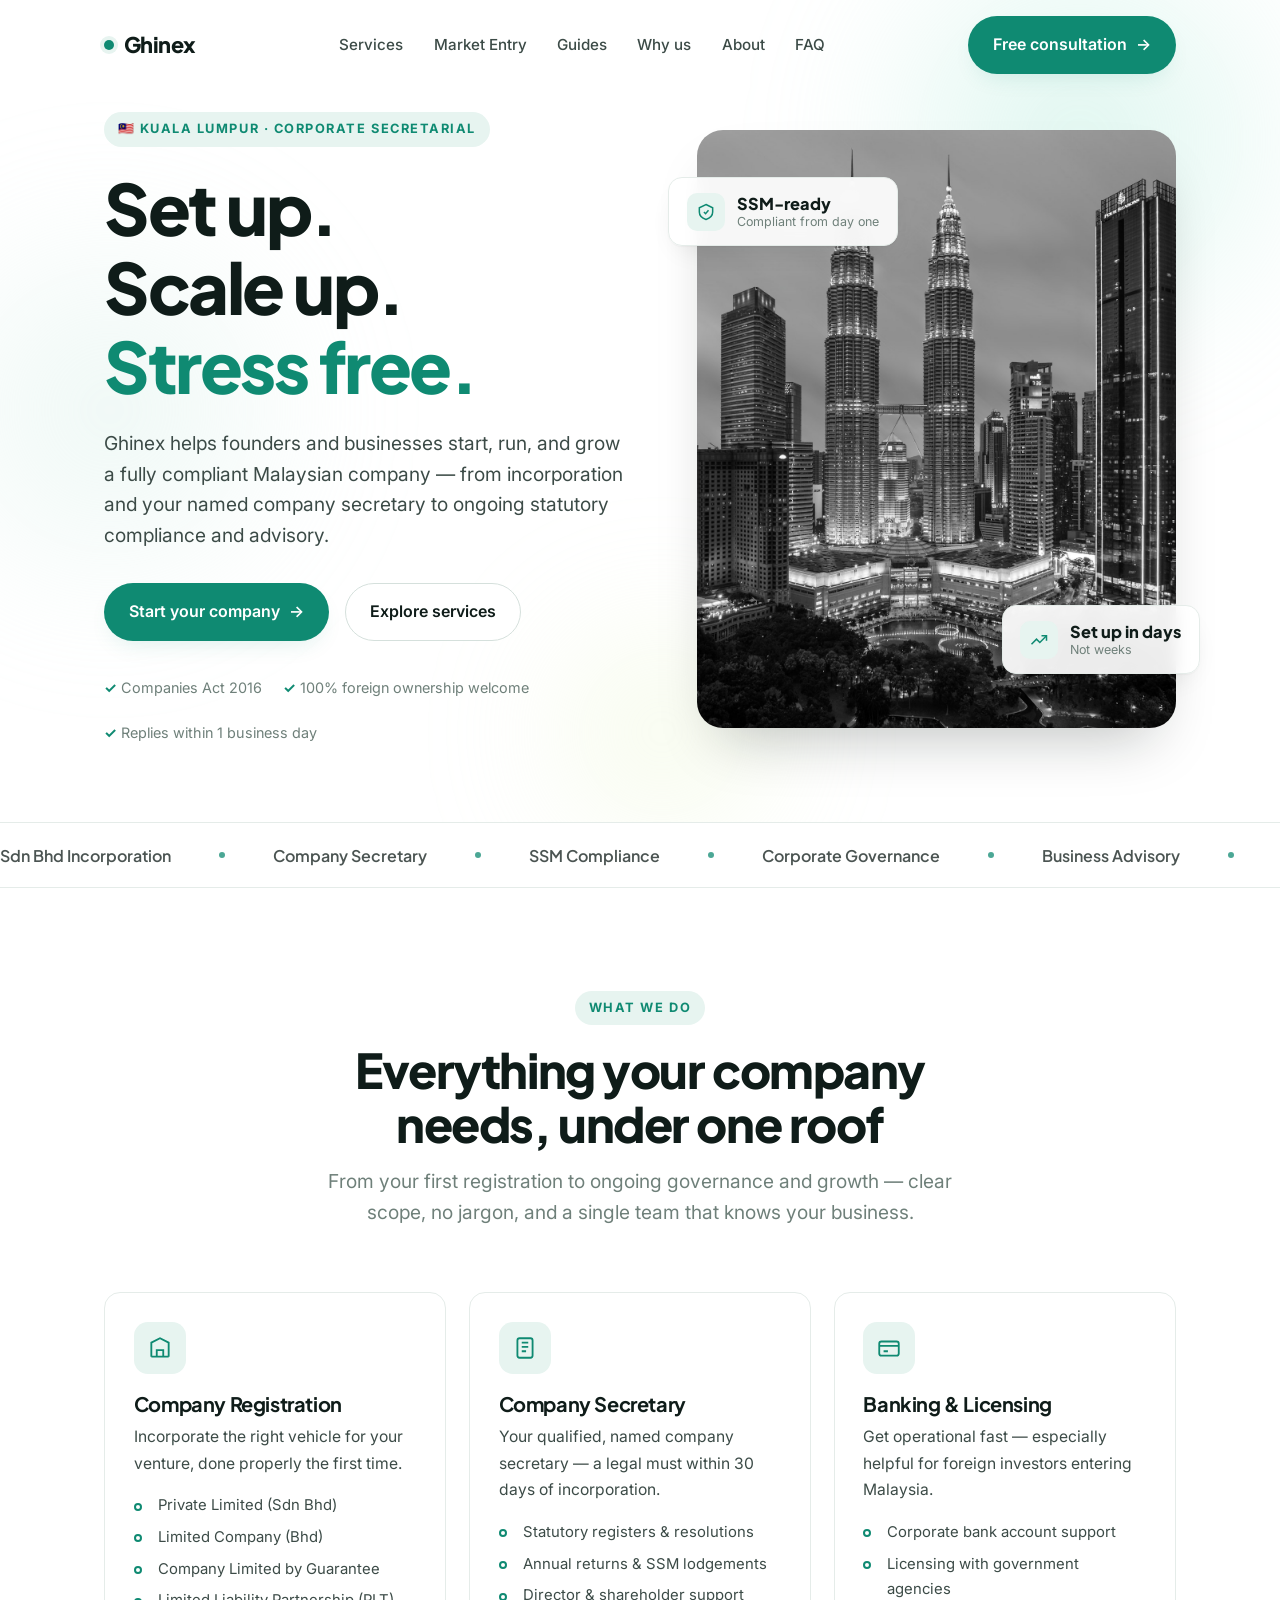
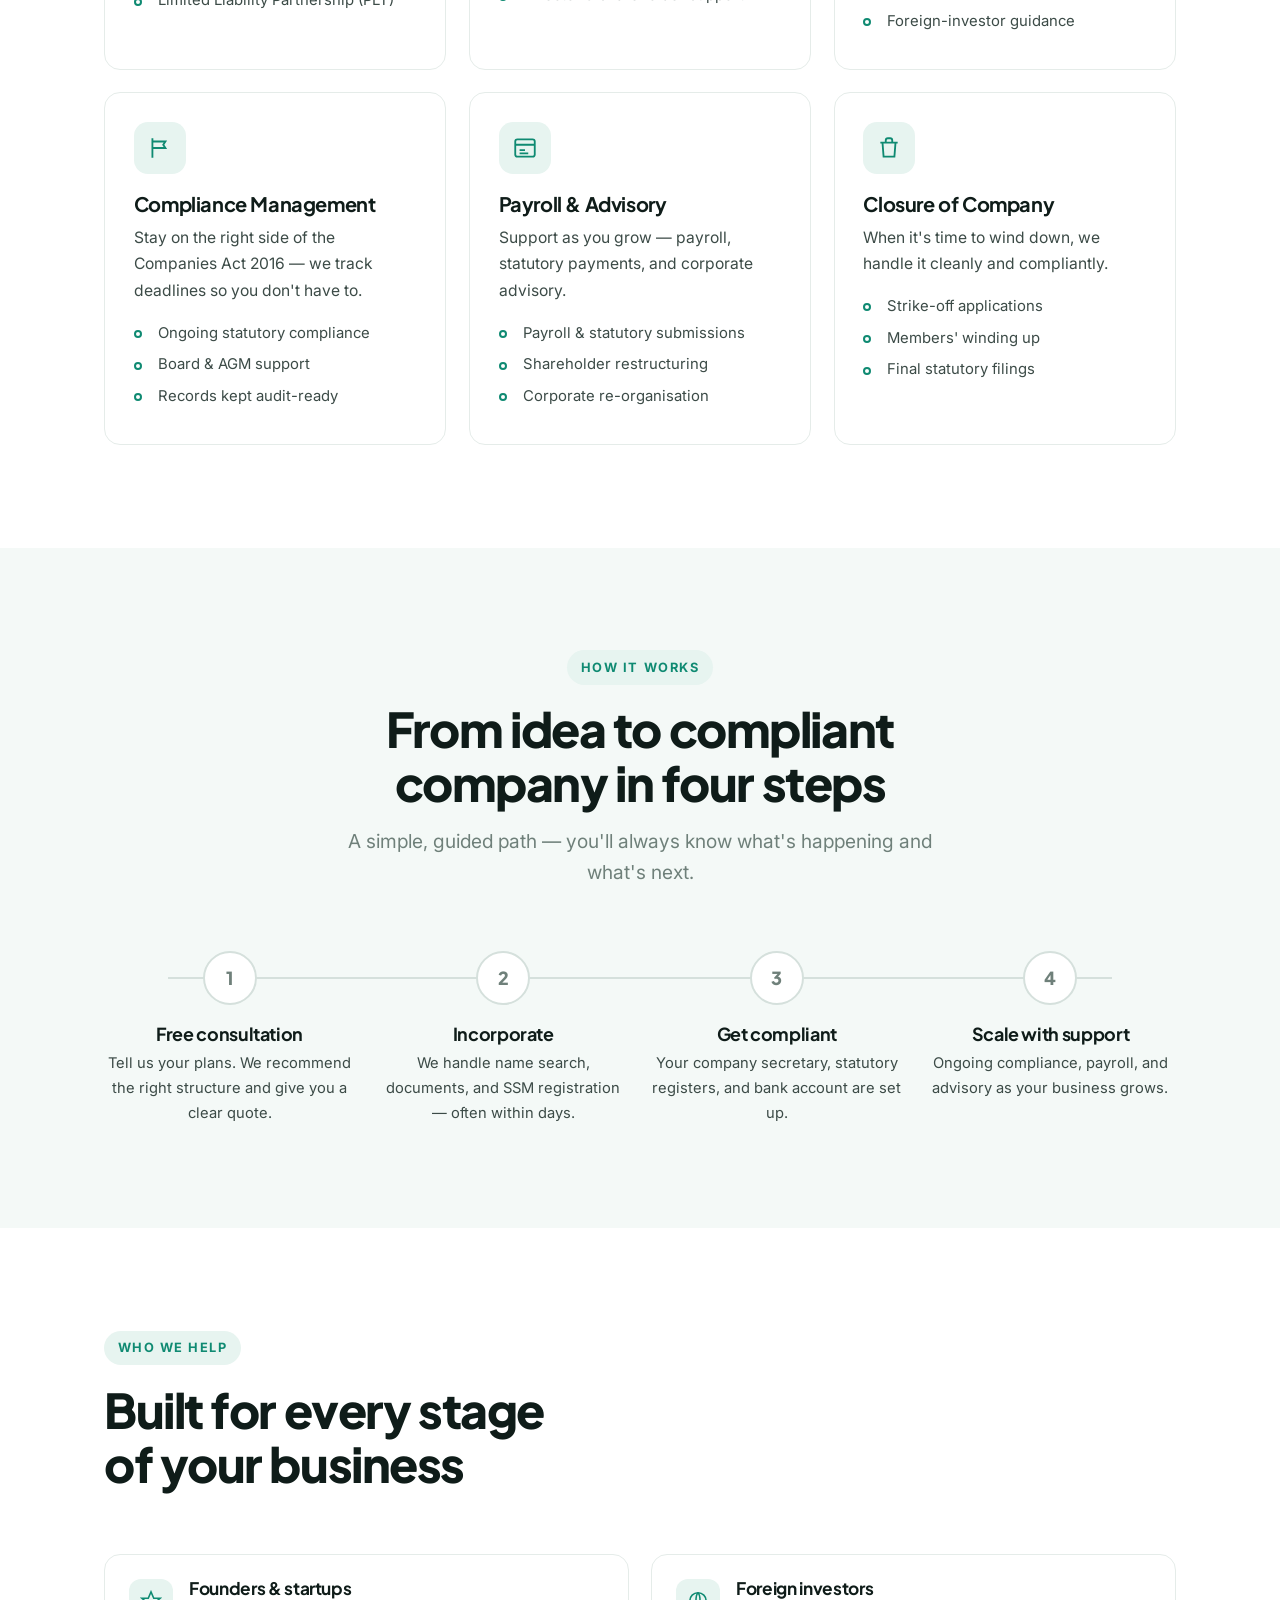
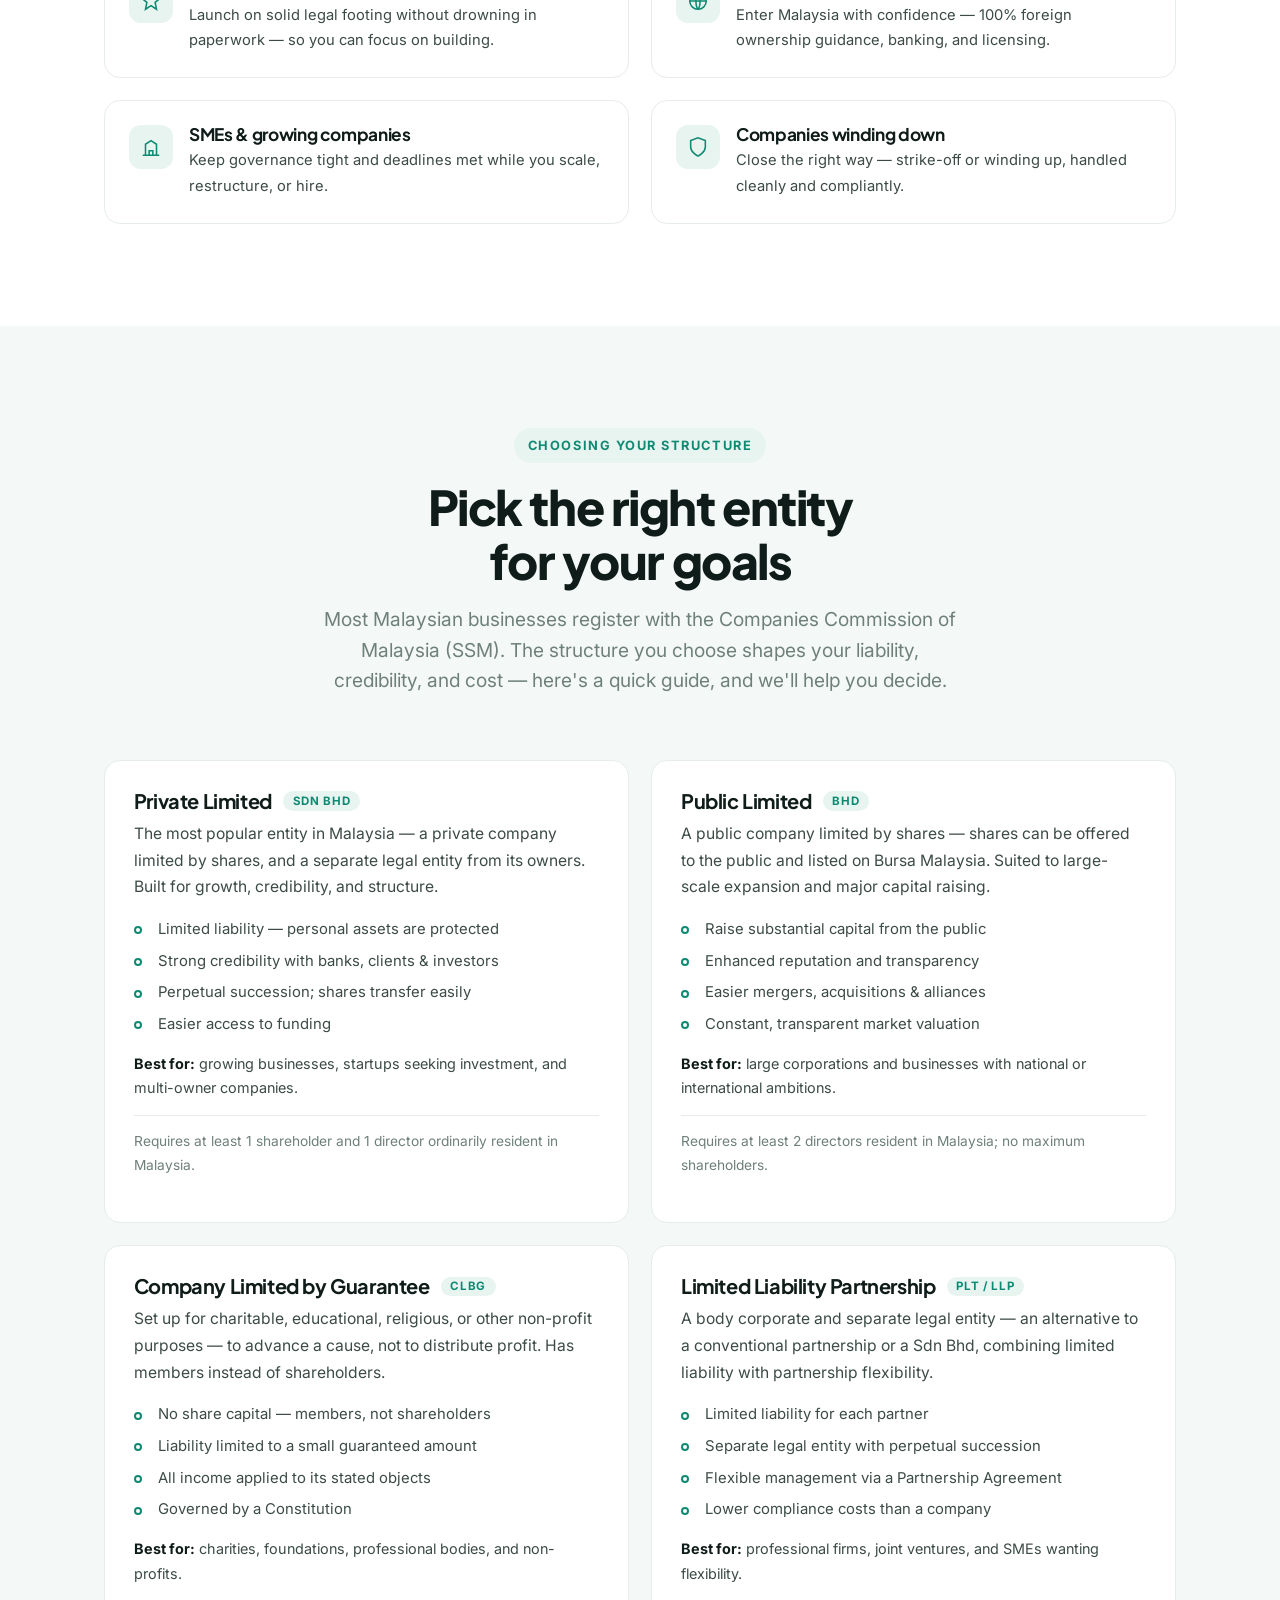
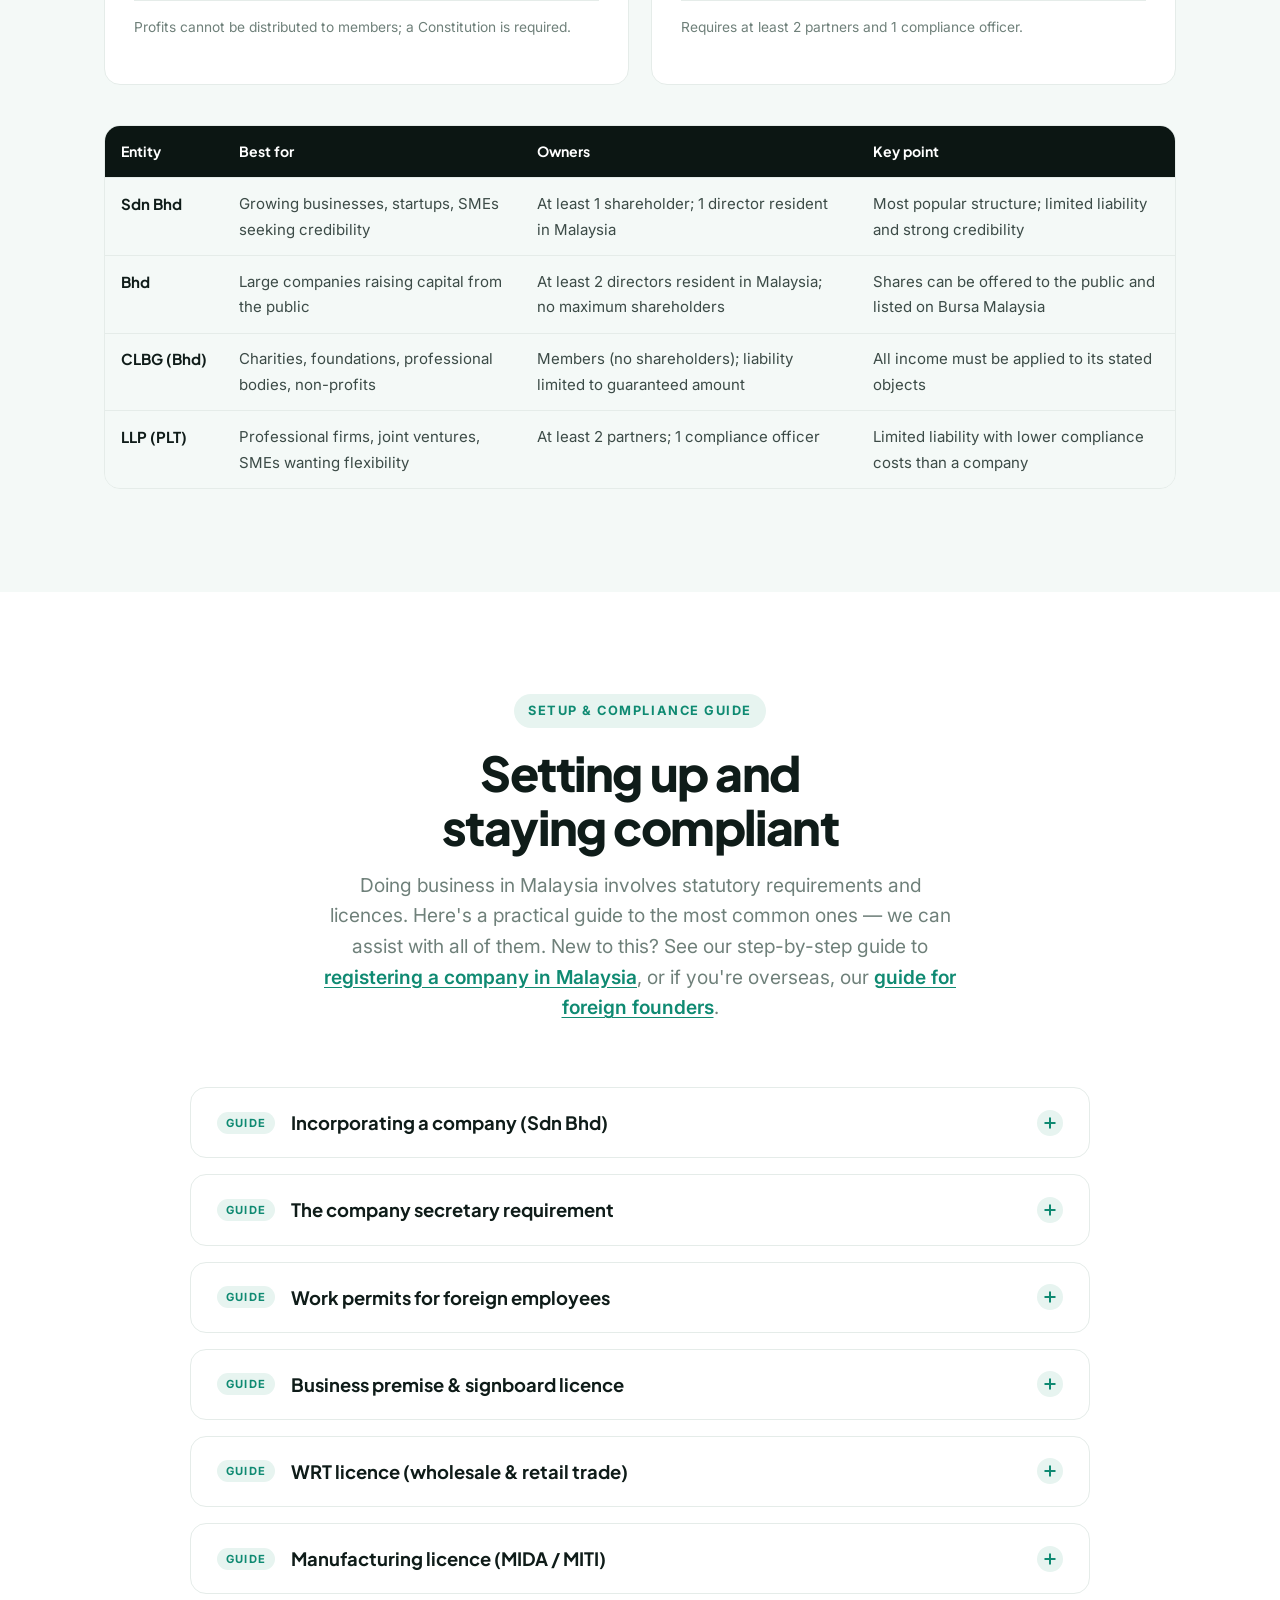
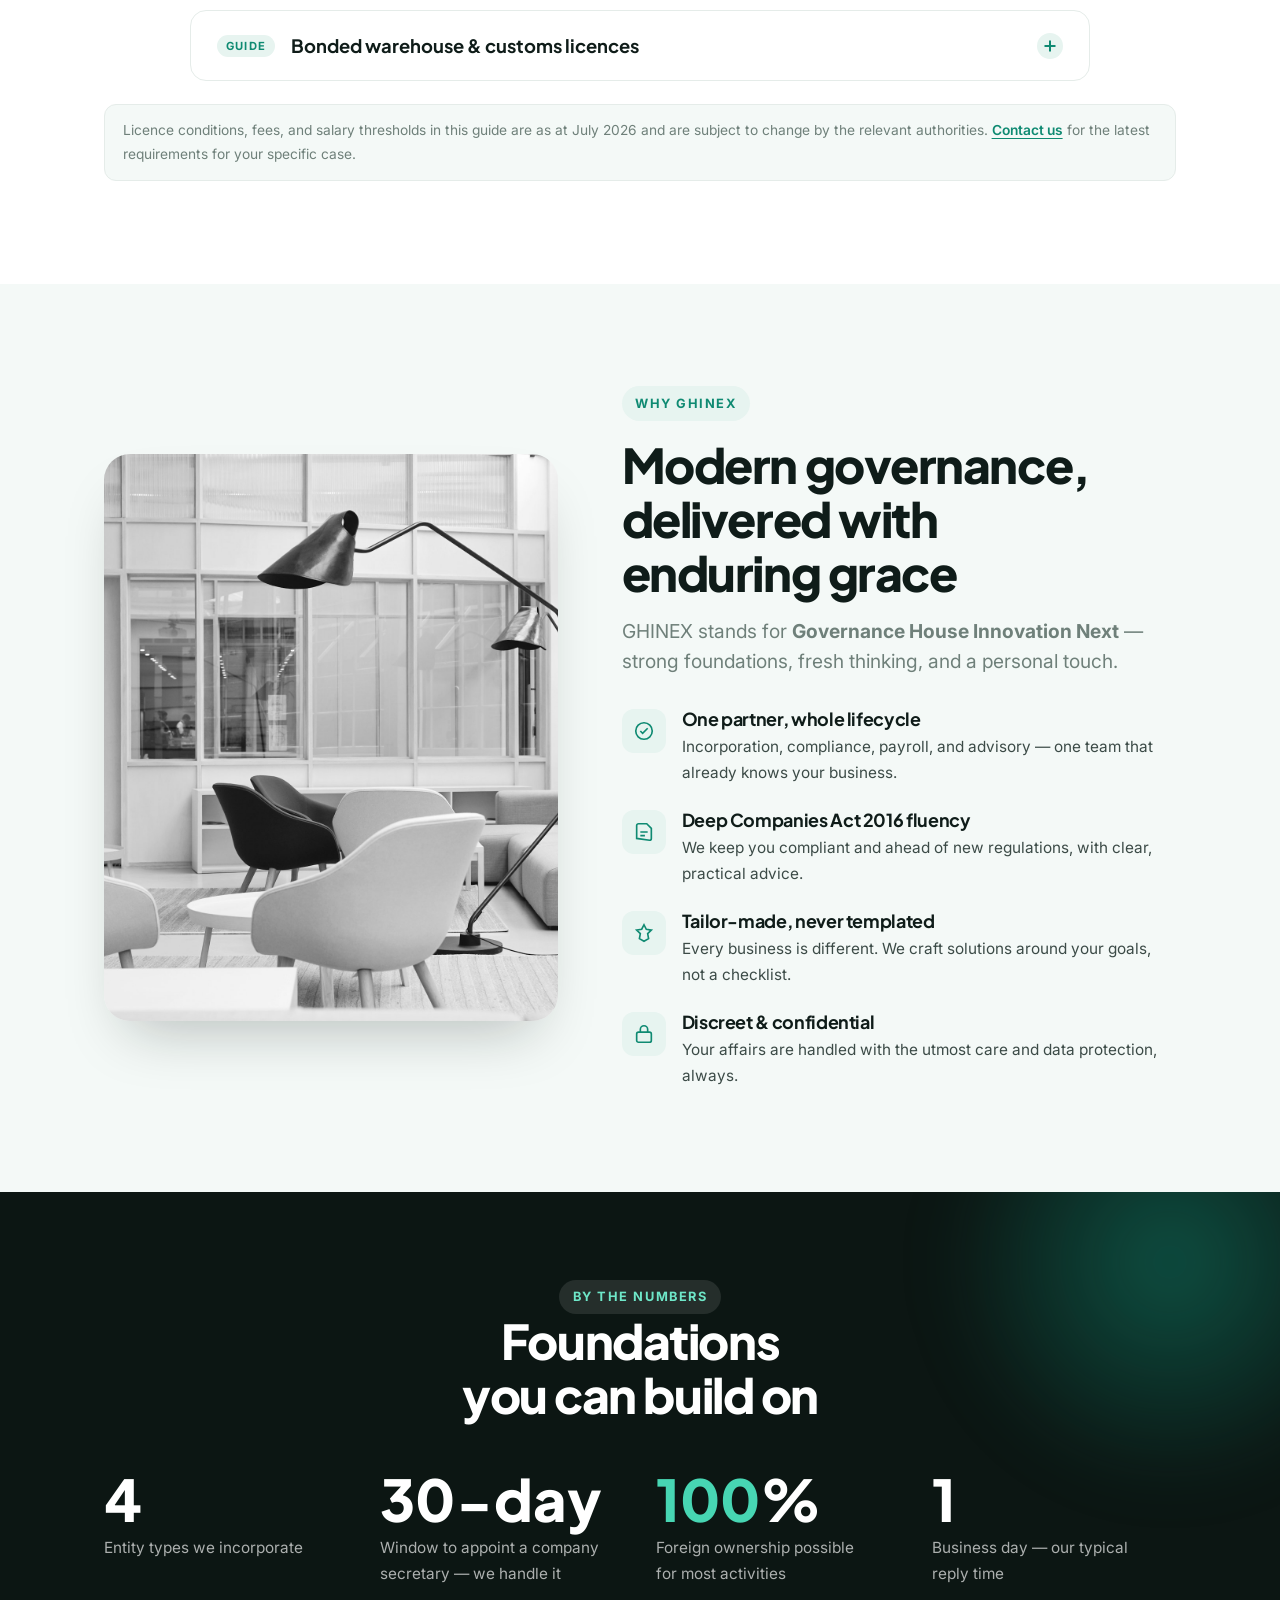
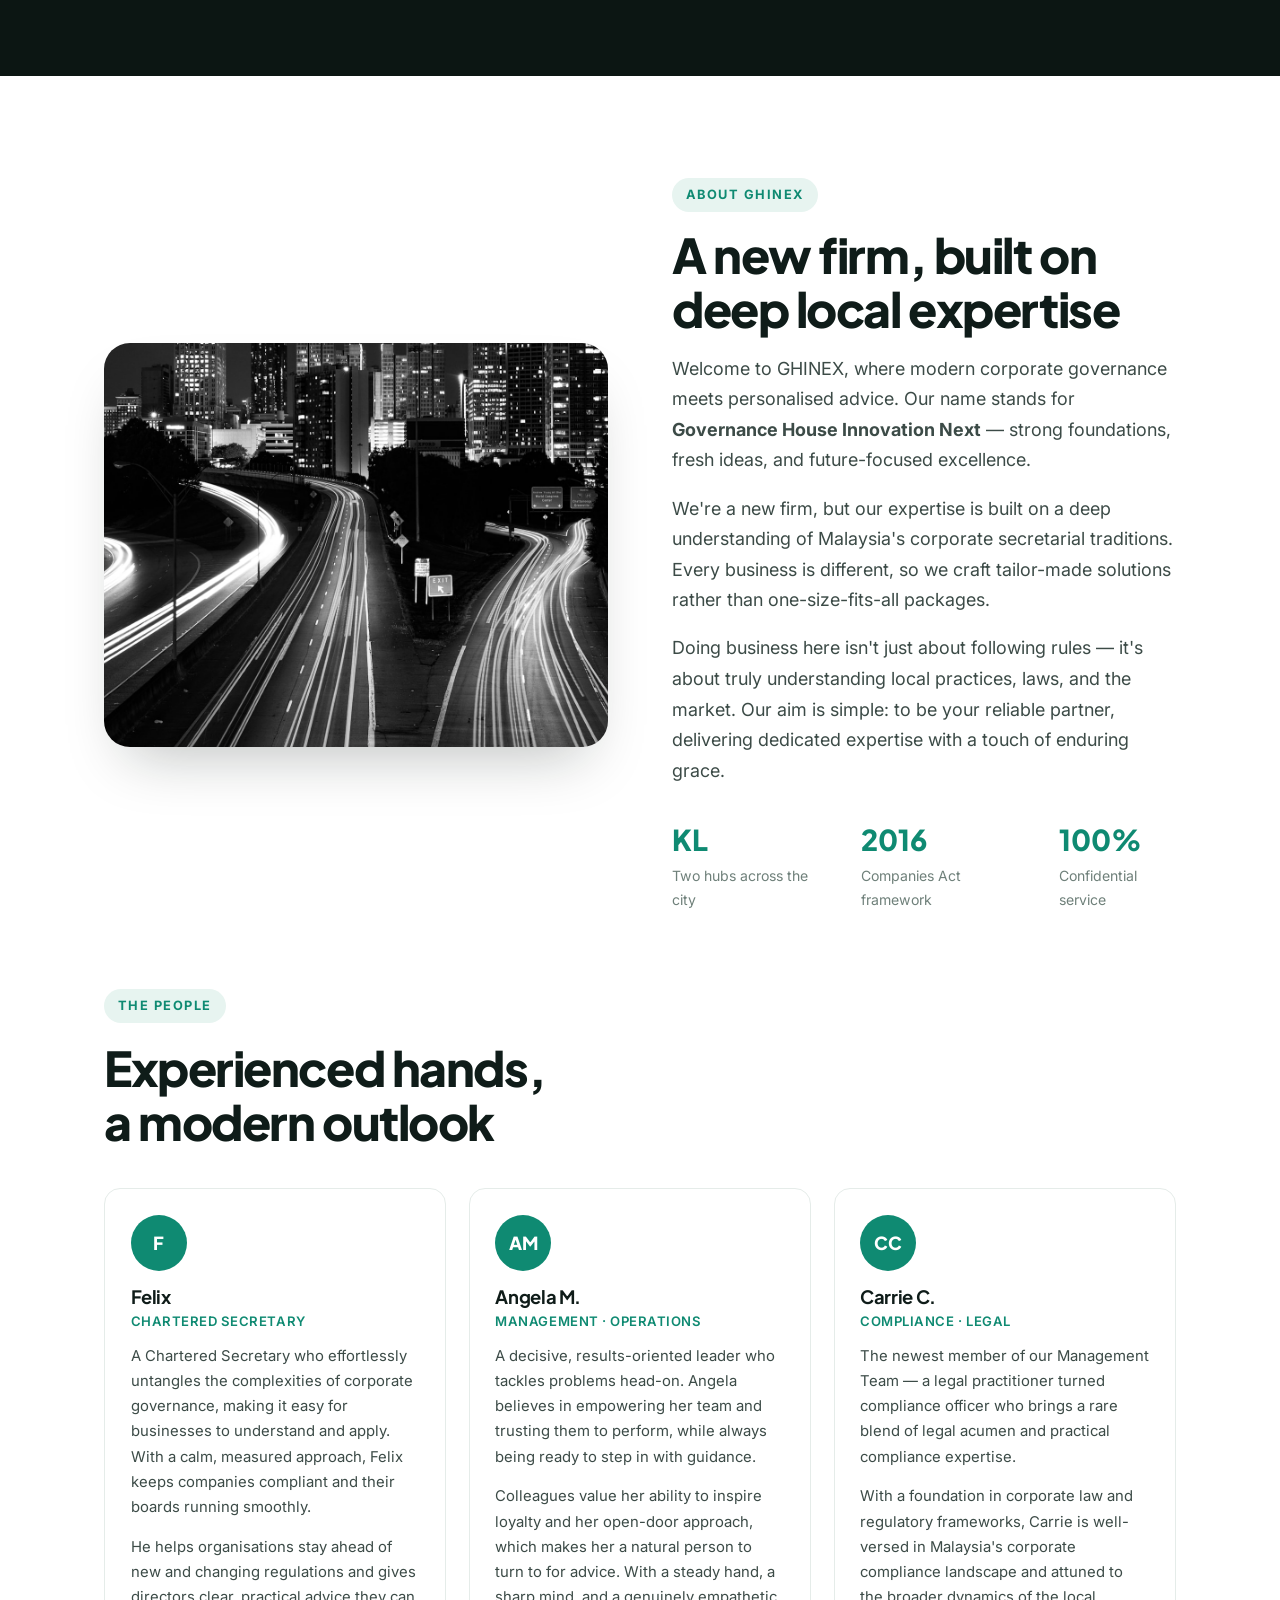
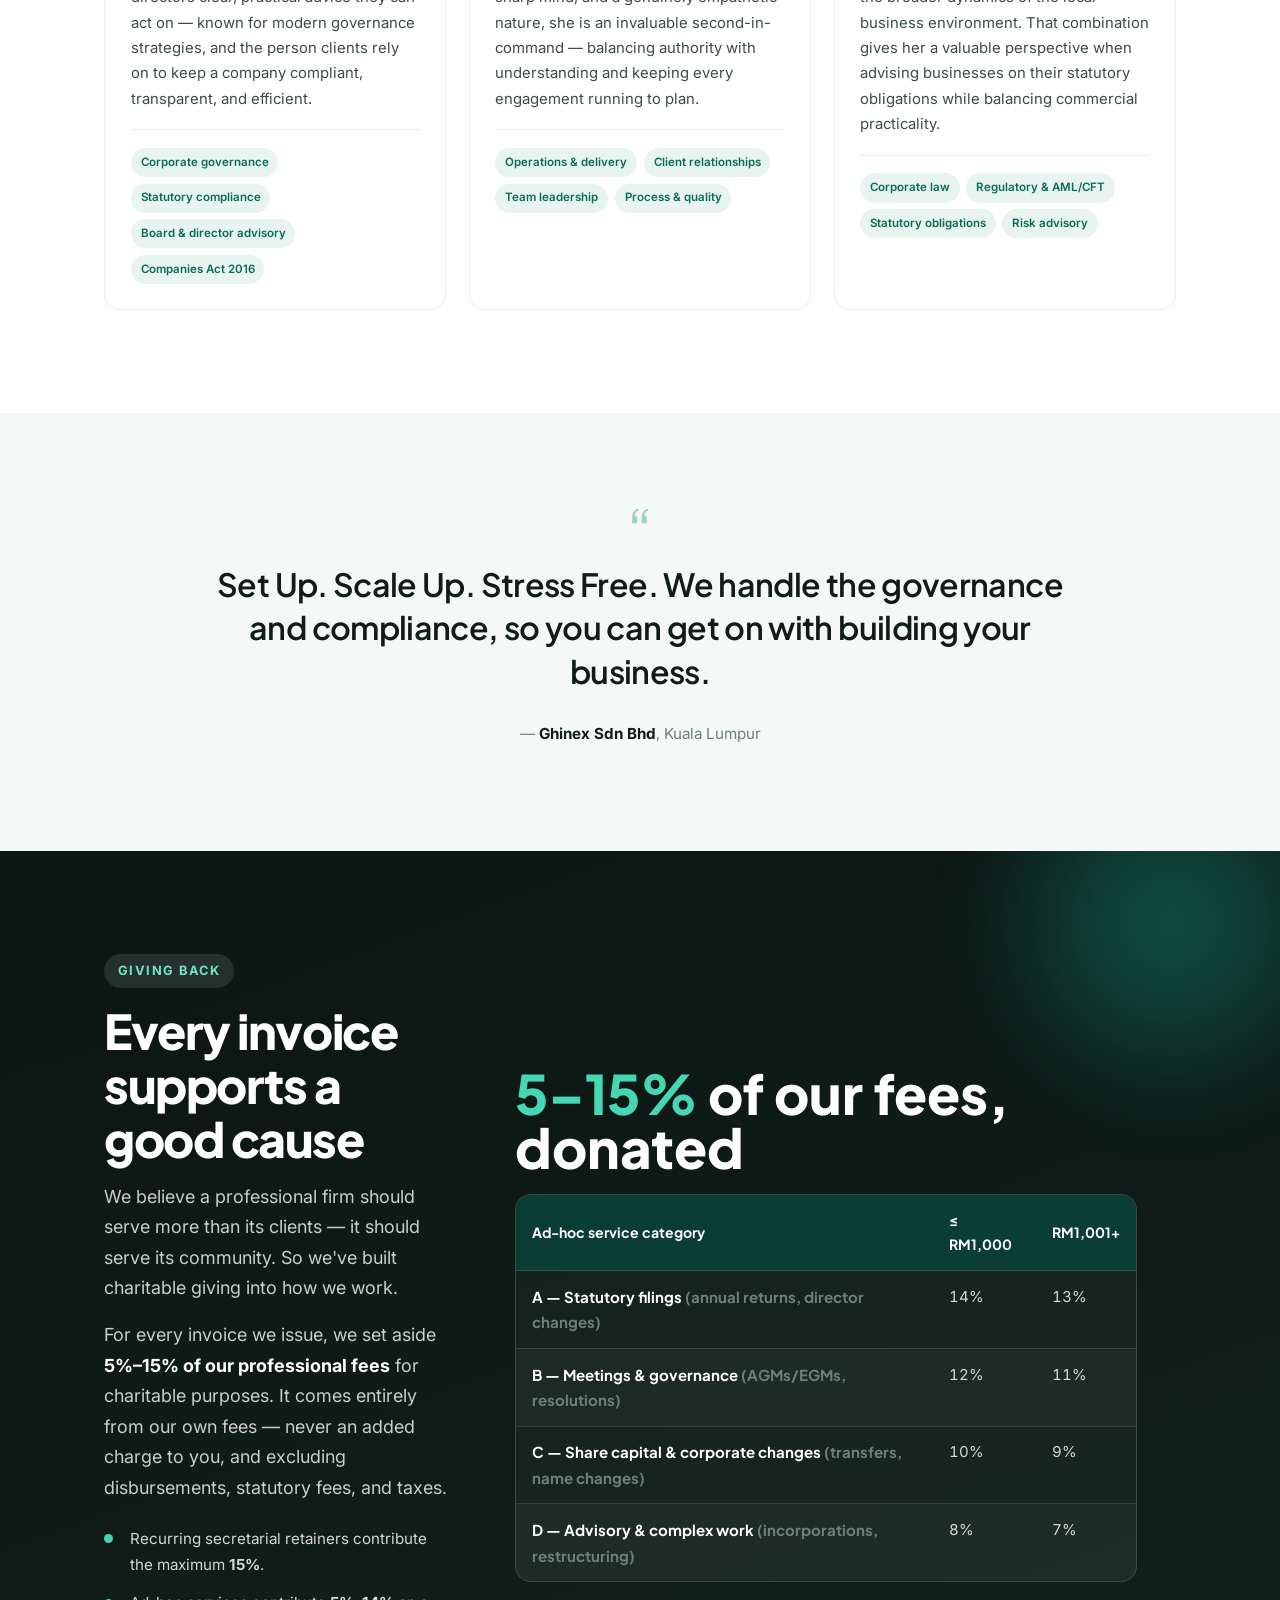
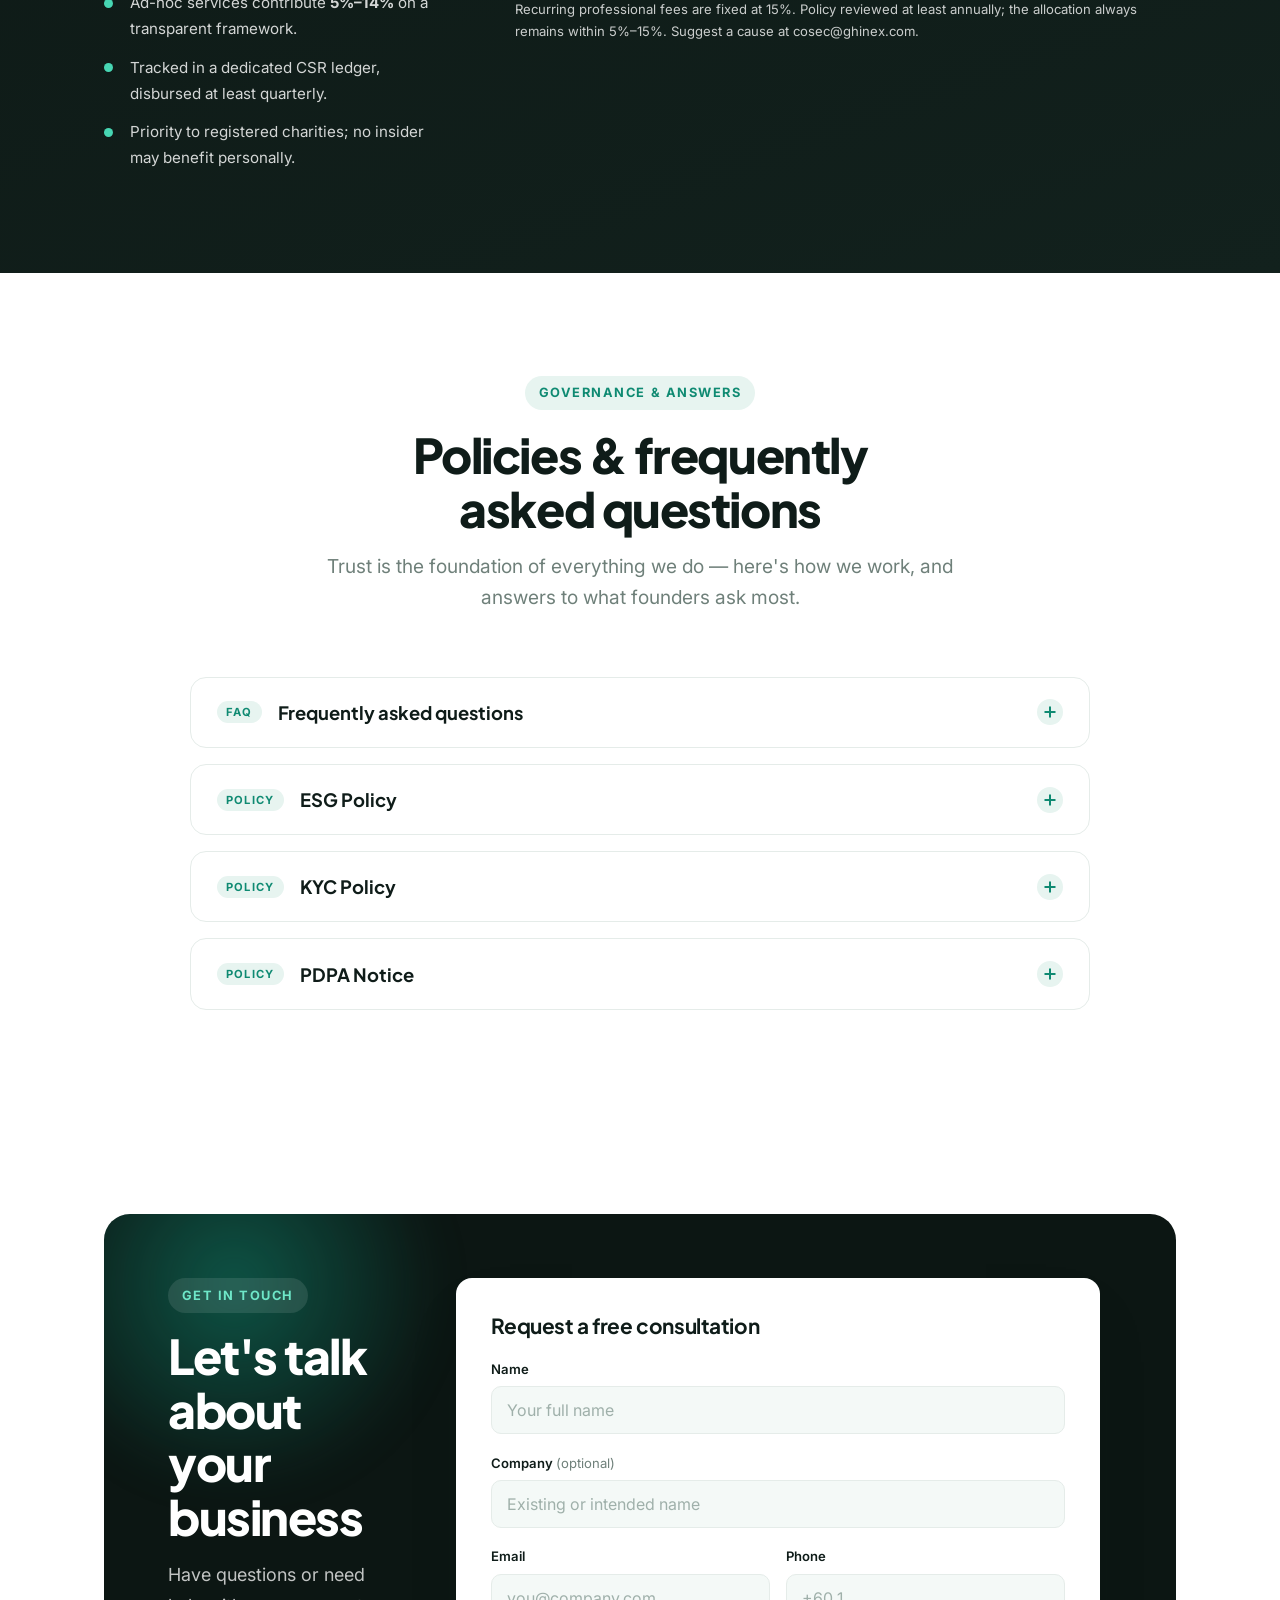
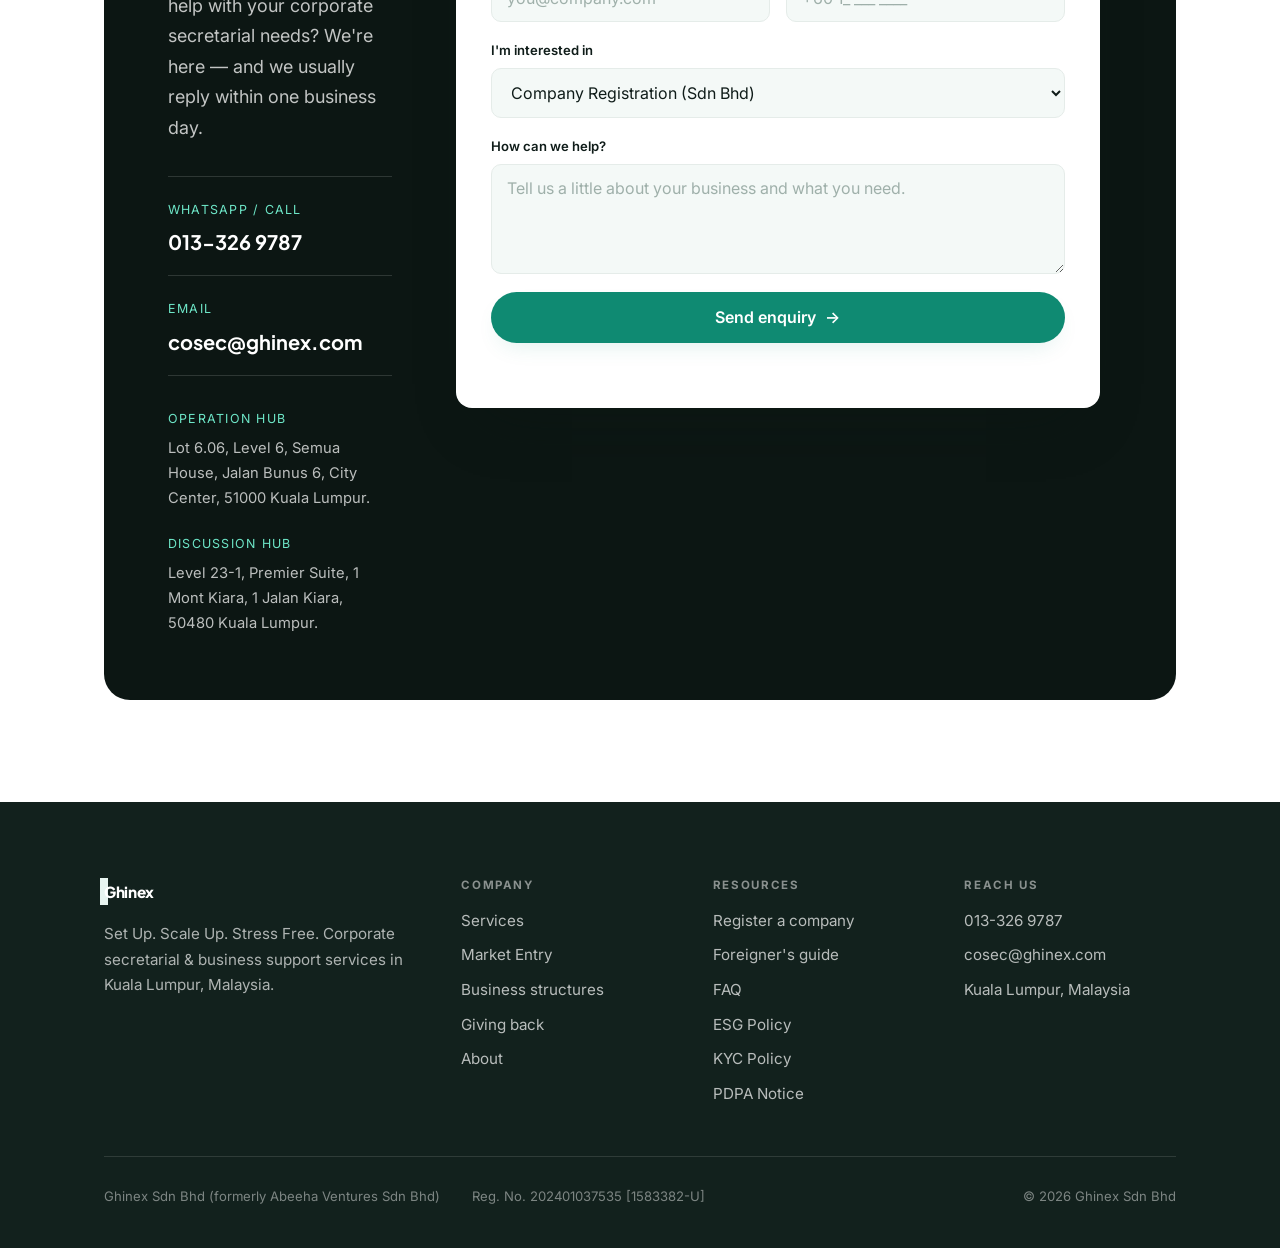
==== commit 5383021f: "Add SEO content page: How to Register a Company (Sdn Bhd) in Malaysia New general-audience guide tar" ====
--- a/index.html
+++ b/index.html
@@ -7,7 +7,7 @@
   <meta name="description" content="Ghinex Sdn Bhd helps you set up, run and grow a compliant Malaysian company — incorporation, company secretary, statutory compliance, and business advisory. Set Up. Scale Up. Stress Free." />
   <meta name="theme-color" content="#0f8a72" />
   <meta name="keywords" content="company secretary Malaysia, Sdn Bhd incorporation, corporate secretarial services Kuala Lumpur, company registration Malaysia, SSM compliance, Companies Act 2016, business advisory Malaysia" />
-  <meta name="robots" content="index, follow" />
+  <meta name="robots" content="index, follow, max-image-preview:large, max-snippet:-1, max-video-preview:-1" />
   <link rel="canonical" href="https://www.ghinex.com/" />
   <meta property="og:title" content="GHINEX — Corporate Secretarial &amp; Business Support in Malaysia" />
   <meta property="og:description" content="Set Up. Scale Up. Stress Free. Incorporation, company secretary, compliance &amp; advisory for Malaysian companies." />
@@ -23,6 +23,7 @@
   <link rel="icon" href="assets/favicon.svg" type="image/svg+xml" />
   <link rel="preconnect" href="https://fonts.googleapis.com" />
   <link rel="preconnect" href="https://fonts.gstatic.com" crossorigin />
+  <link rel="preload" as="image" href="assets/hero.jpg" fetchpriority="high" />
   <link href="https://fonts.googleapis.com/css2?family=Inter:wght@400;500;600;700&family=Plus+Jakarta+Sans:wght@500;600;700;800&display=swap" rel="stylesheet" />
   <link rel="stylesheet" href="css/styles.css" />
   <script type="application/ld+json">
@@ -152,7 +153,7 @@
 
           <div class="hero__visual r in d2">
             <div class="hero__photo">
-              <img src="assets/hero.jpg" alt="The Petronas Towers and KLCC skyline, Kuala Lumpur" loading="eager" />
+              <img src="assets/hero.jpg" alt="The Petronas Towers and KLCC skyline, Kuala Lumpur" width="1200" height="1500" fetchpriority="high" decoding="async" loading="eager" />
             </div>
             <div class="hero__card hero__card--a">
               <span class="ic"><svg viewBox="0 0 24 24"><path d="M12 3l8 4v5c0 5-3.5 7.5-8 9-4.5-1.5-8-4-8-9V7z"/><path d="M9.5 12l2 2 3.5-4"/></svg></span>
@@ -387,7 +388,7 @@
         <div class="sec-intro center r">
           <span class="eyebrow">Setup &amp; compliance guide</span>
           <h2 class="h2">Setting up and staying compliant</h2>
-          <p class="lead muted">Doing business in Malaysia involves statutory requirements and licences. Here's a practical guide to the most common ones — we can assist with all of them. Foreign founder? Start with our <a class="ln" href="register-company-malaysia-foreigner.html">guide to registering a company as a foreigner</a>.</p>
+          <p class="lead muted">Doing business in Malaysia involves statutory requirements and licences. Here's a practical guide to the most common ones — we can assist with all of them. New to this? See our step-by-step guide to <a class="ln" href="how-to-register-company-malaysia.html">registering a company in Malaysia</a>, or if you're overseas, our <a class="ln" href="register-company-malaysia-foreigner.html">guide for foreign founders</a>.</p>
         </div>
 
         <div class="acc" style="max-width:900px;margin:0 auto">
@@ -517,7 +518,7 @@
     <section class="section section--tint" id="why">
       <div class="wrap">
         <div class="why">
-          <div class="why__media r"><img src="assets/about.jpg" alt="A calm, modern workspace" loading="lazy" /></div>
+          <div class="why__media r"><img src="assets/about.jpg" alt="A calm, modern workspace" width="1200" height="1440" decoding="async" loading="lazy" /></div>
           <div class="why__col">
             <div class="sec-intro r" style="margin-bottom:2rem">
               <span class="eyebrow">Why Ghinex</span>
@@ -555,7 +556,7 @@
     <section class="section" id="about">
       <div class="wrap">
         <div class="about">
-          <div class="about__media r"><img src="assets/band.jpg" alt="Kuala Lumpur at night" loading="lazy" /></div>
+          <div class="about__media r"><img src="assets/band.jpg" alt="Kuala Lumpur at night" width="2200" height="900" decoding="async" loading="lazy" /></div>
           <div class="r d1">
             <span class="eyebrow" style="margin-bottom:1rem">About Ghinex</span>
             <h2 class="h2" style="margin-bottom:1.1rem">A new firm, built on deep local expertise</h2>
@@ -790,6 +791,7 @@
         </div>
         <div>
           <h4>Resources</h4>
+          <a href="how-to-register-company-malaysia.html">Register a company</a>
           <a href="register-company-malaysia-foreigner.html">Foreigner's guide</a>
           <a href="#faq">FAQ</a>
           <a href="#esgbox">ESG Policy</a>
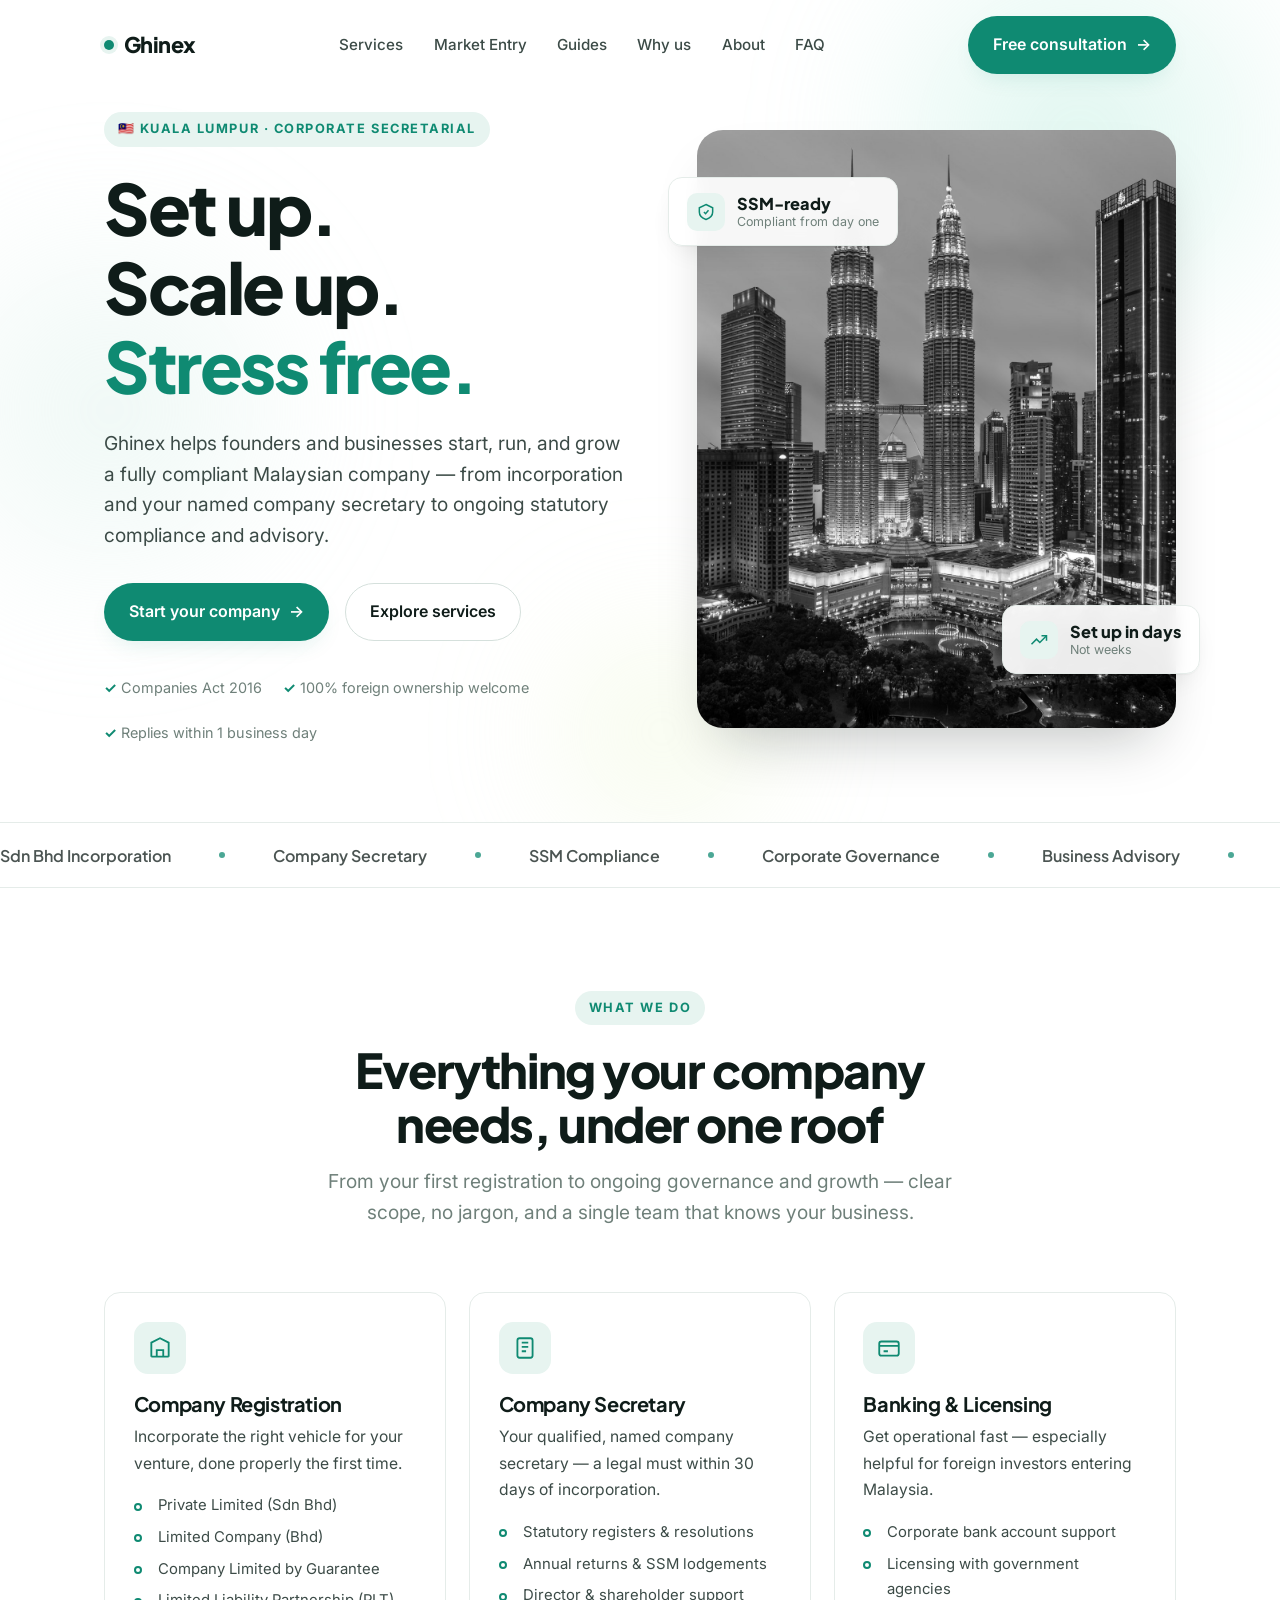
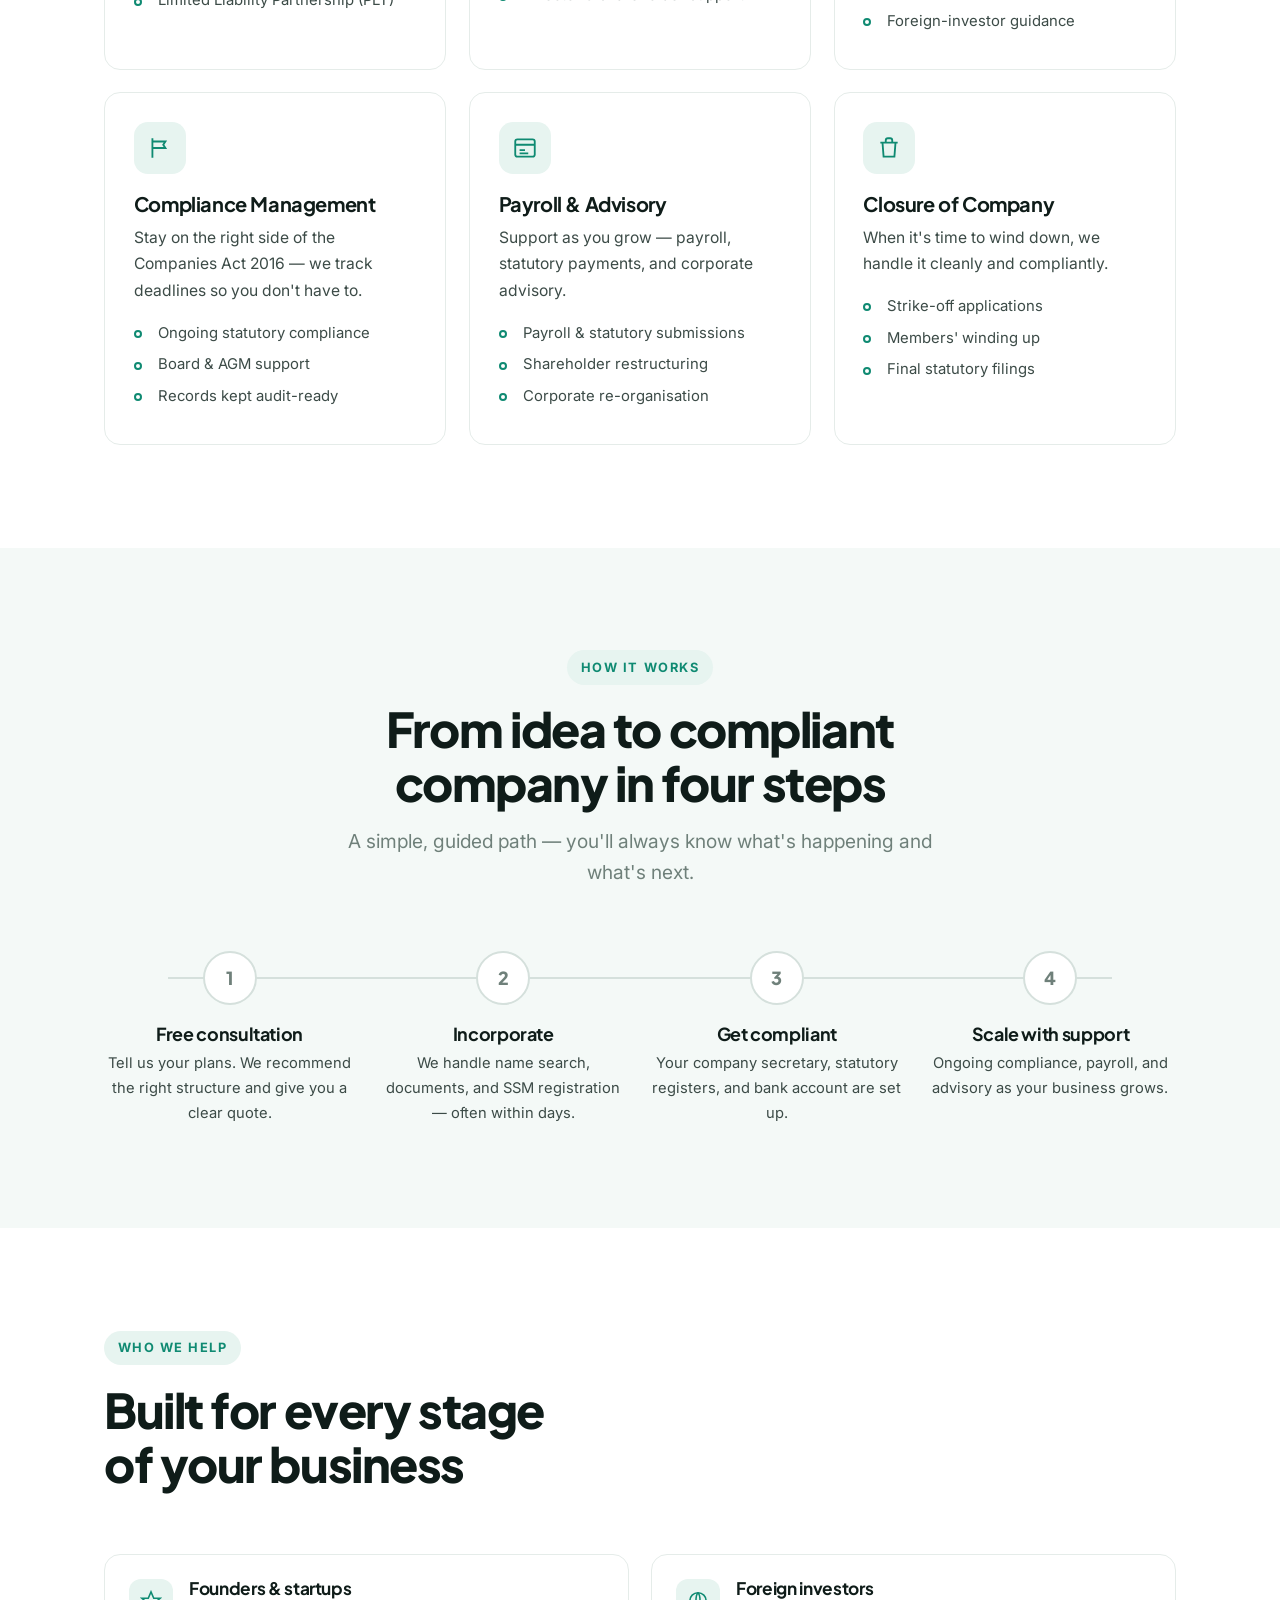
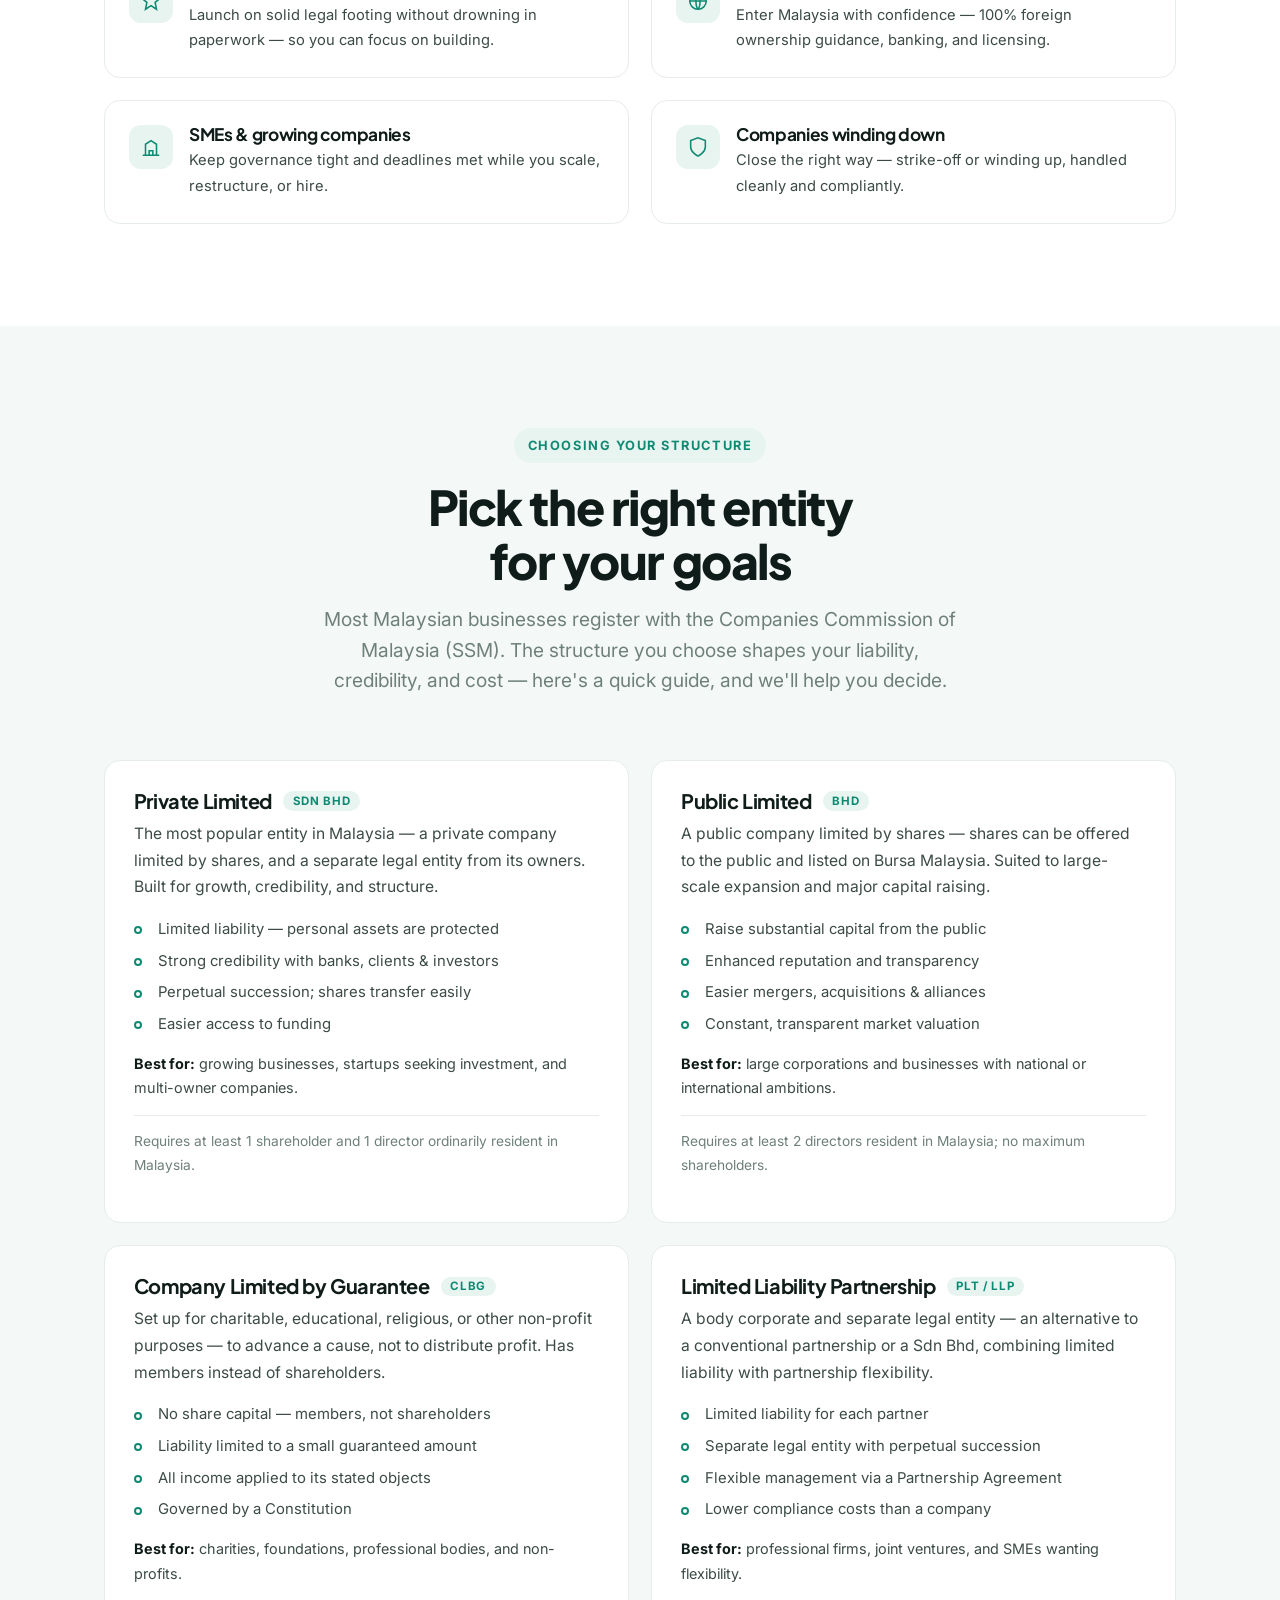
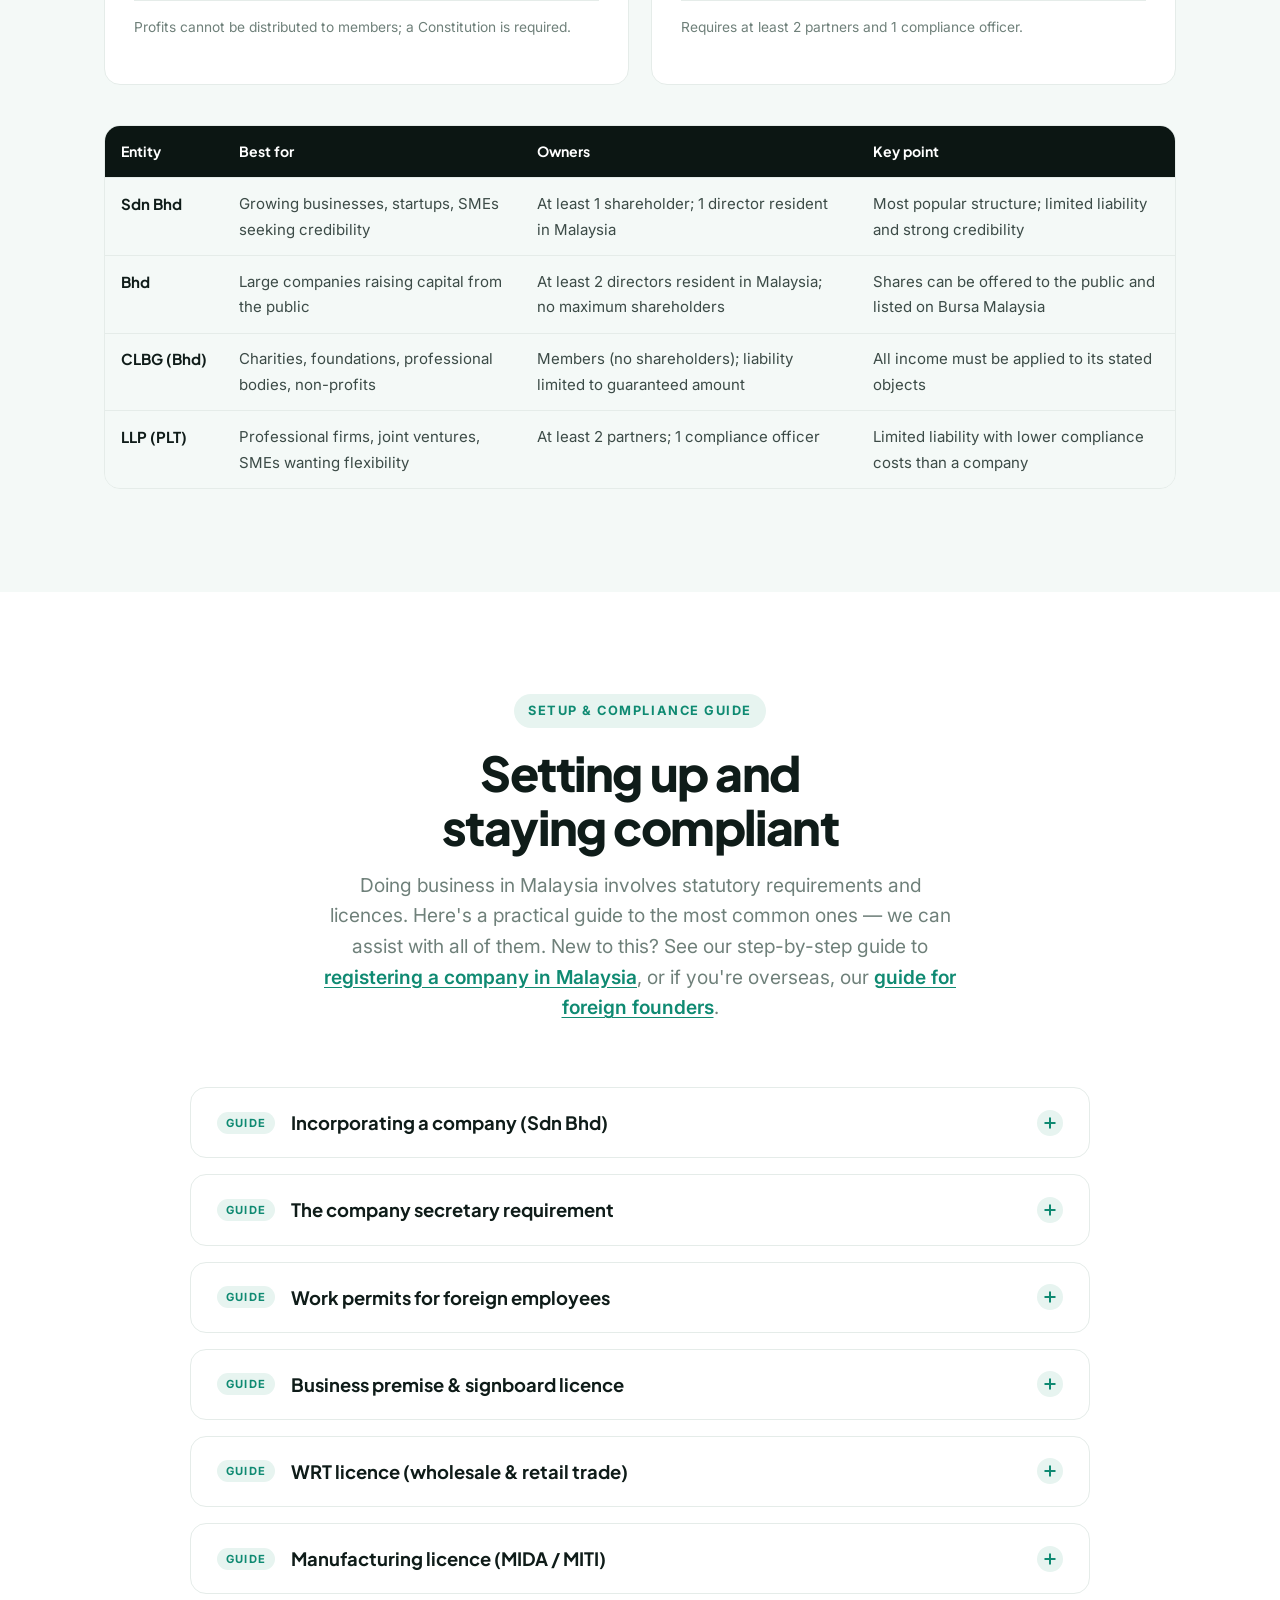
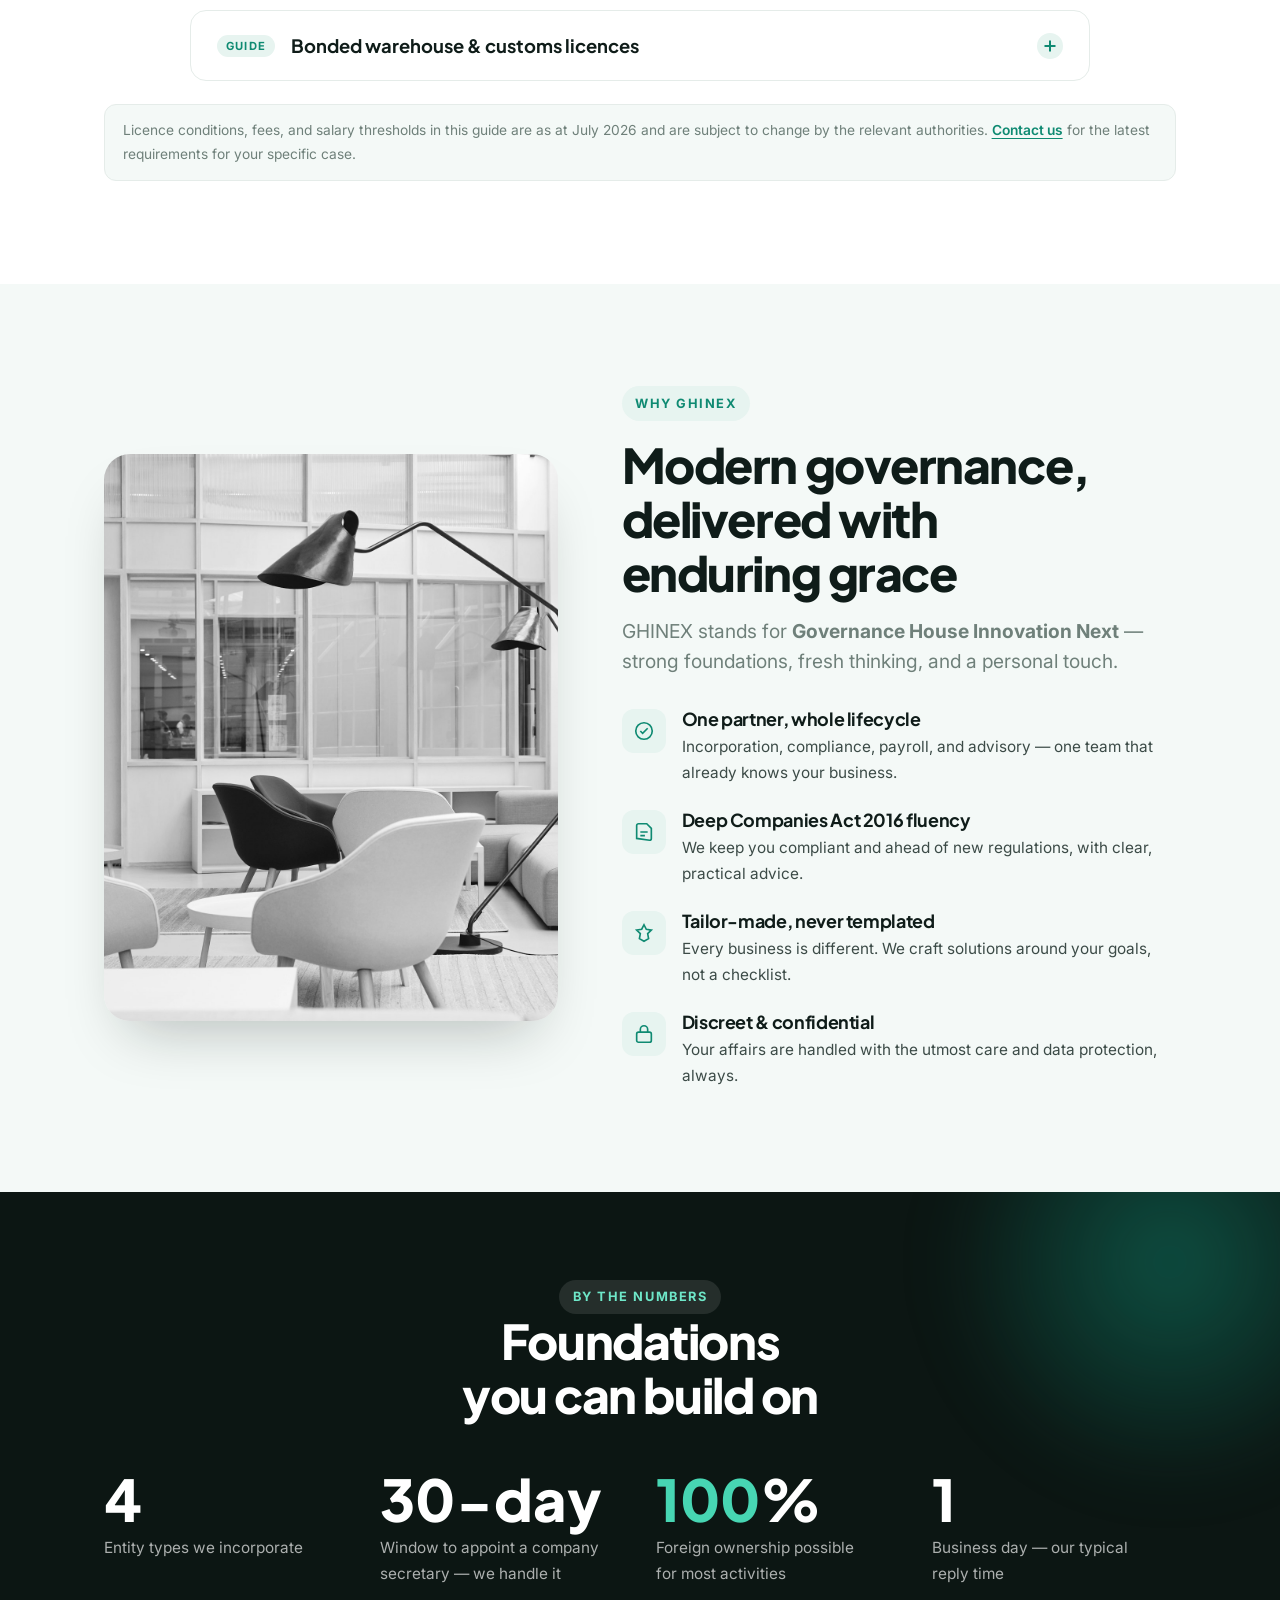
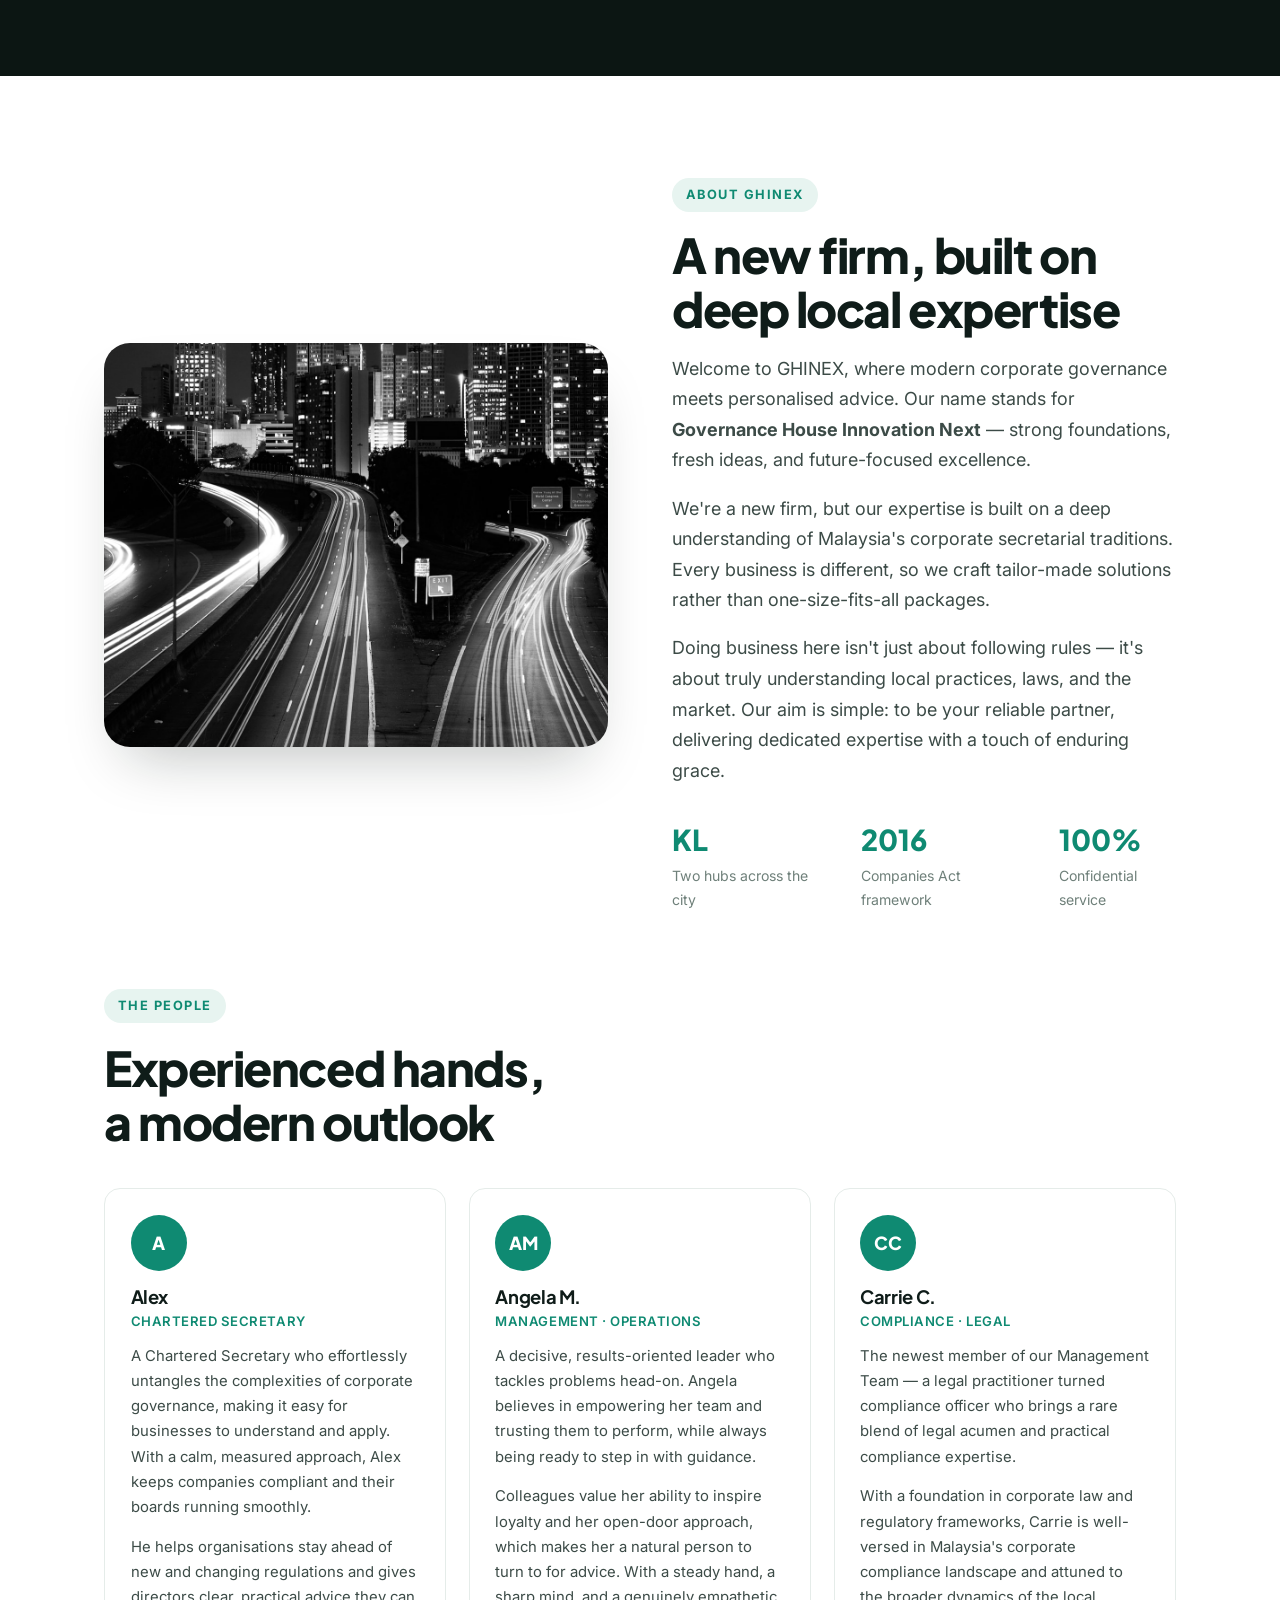
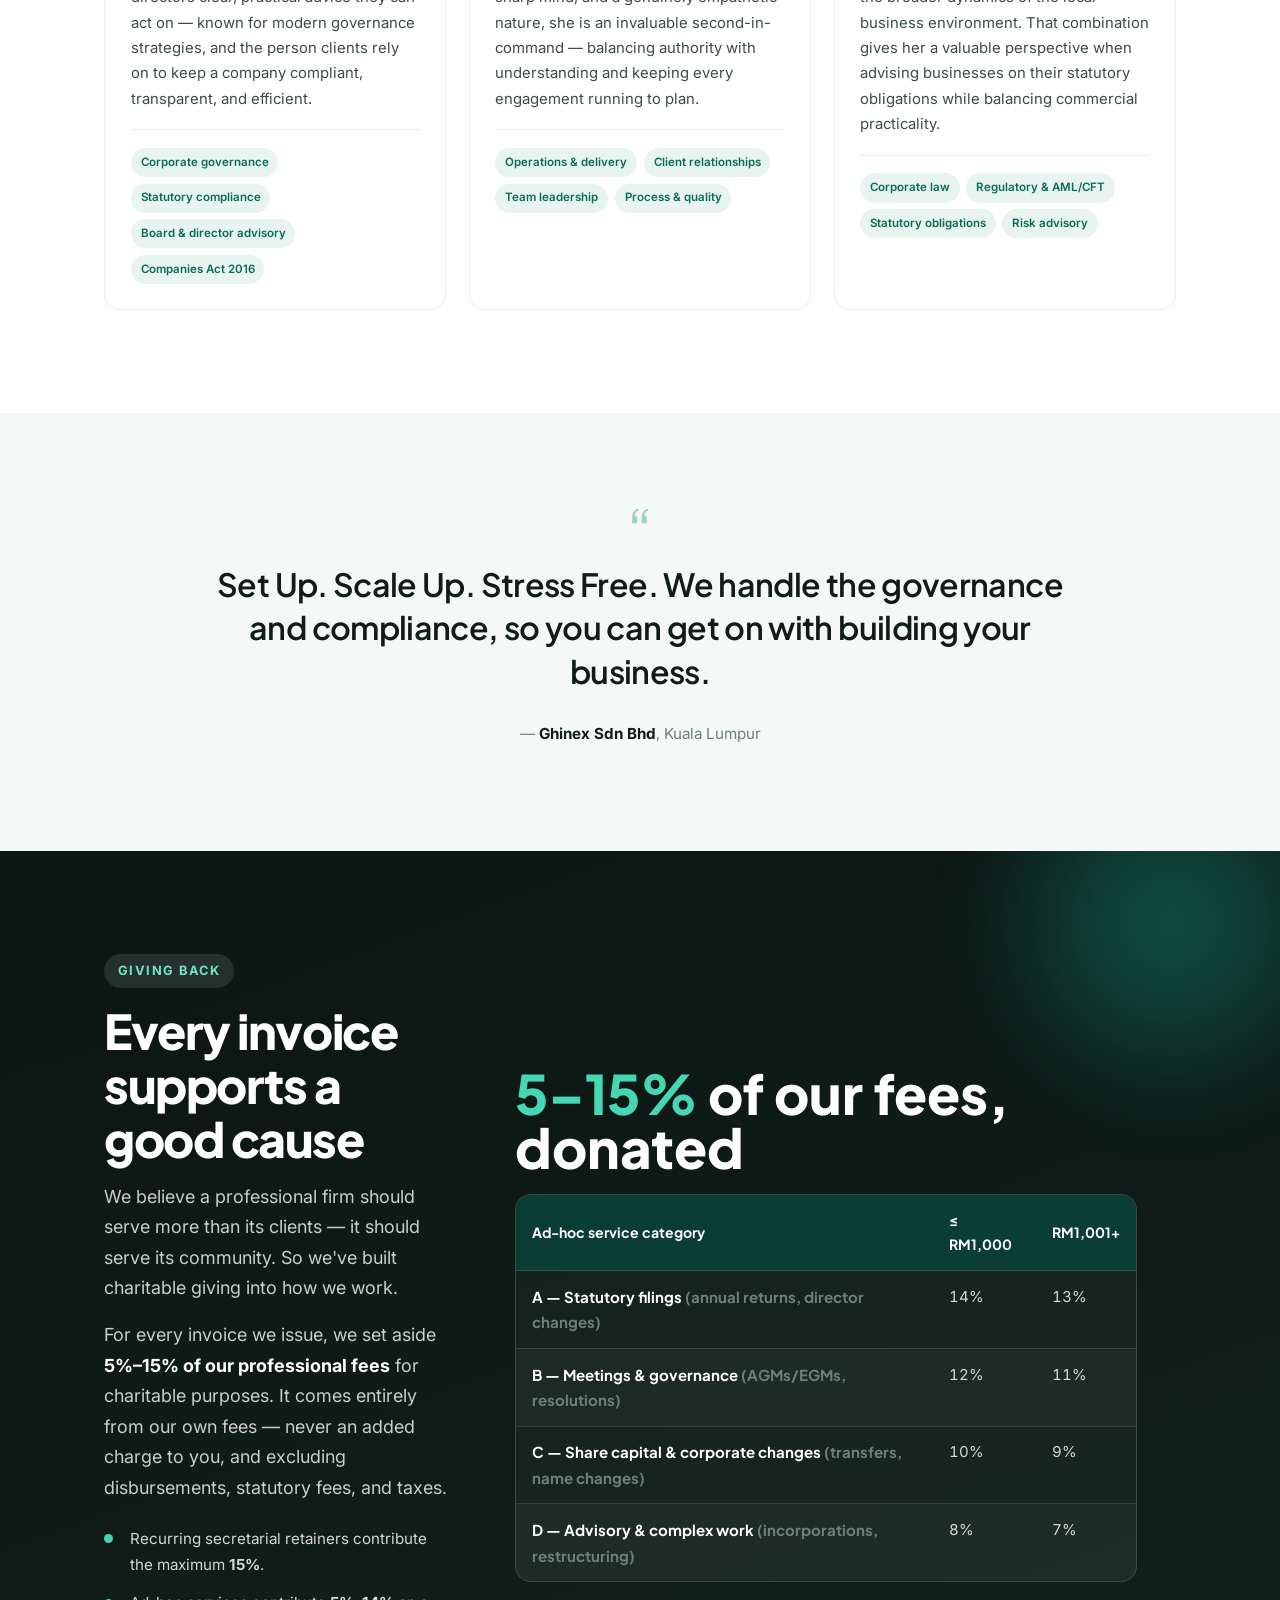
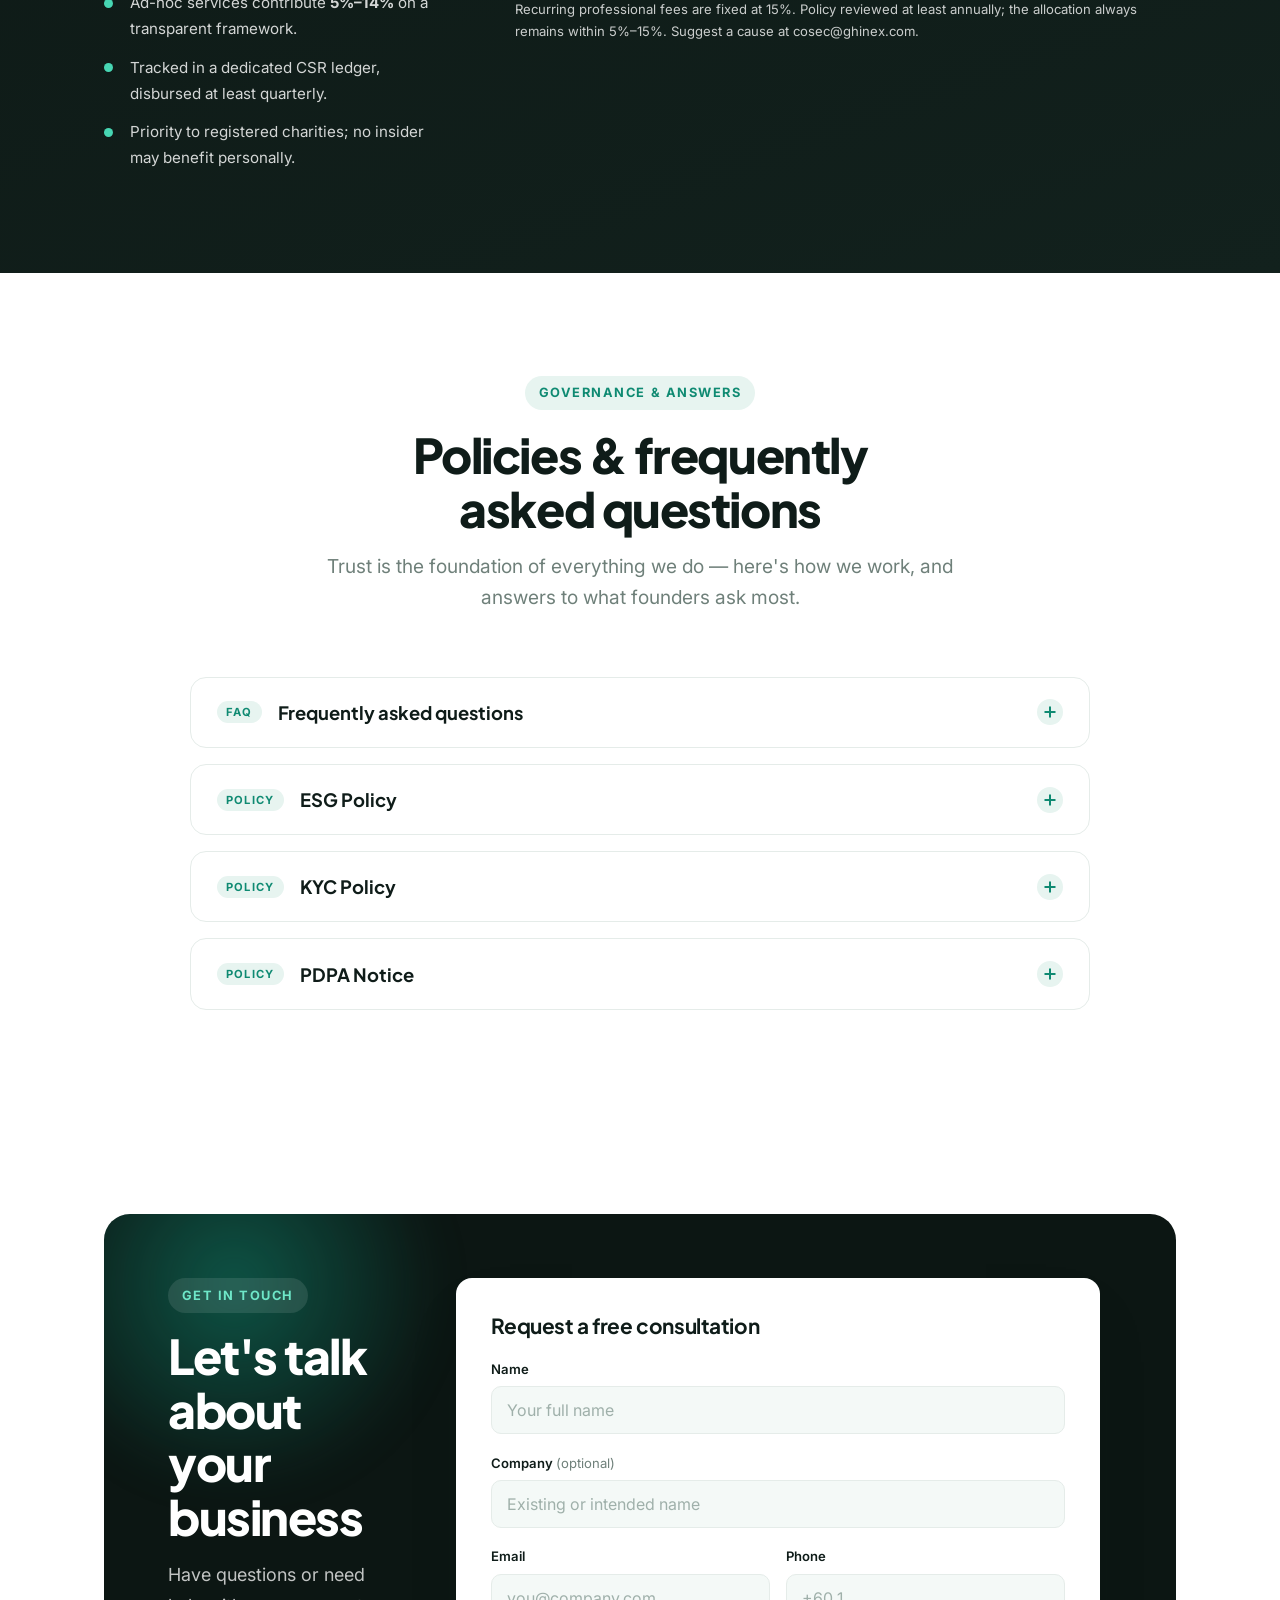
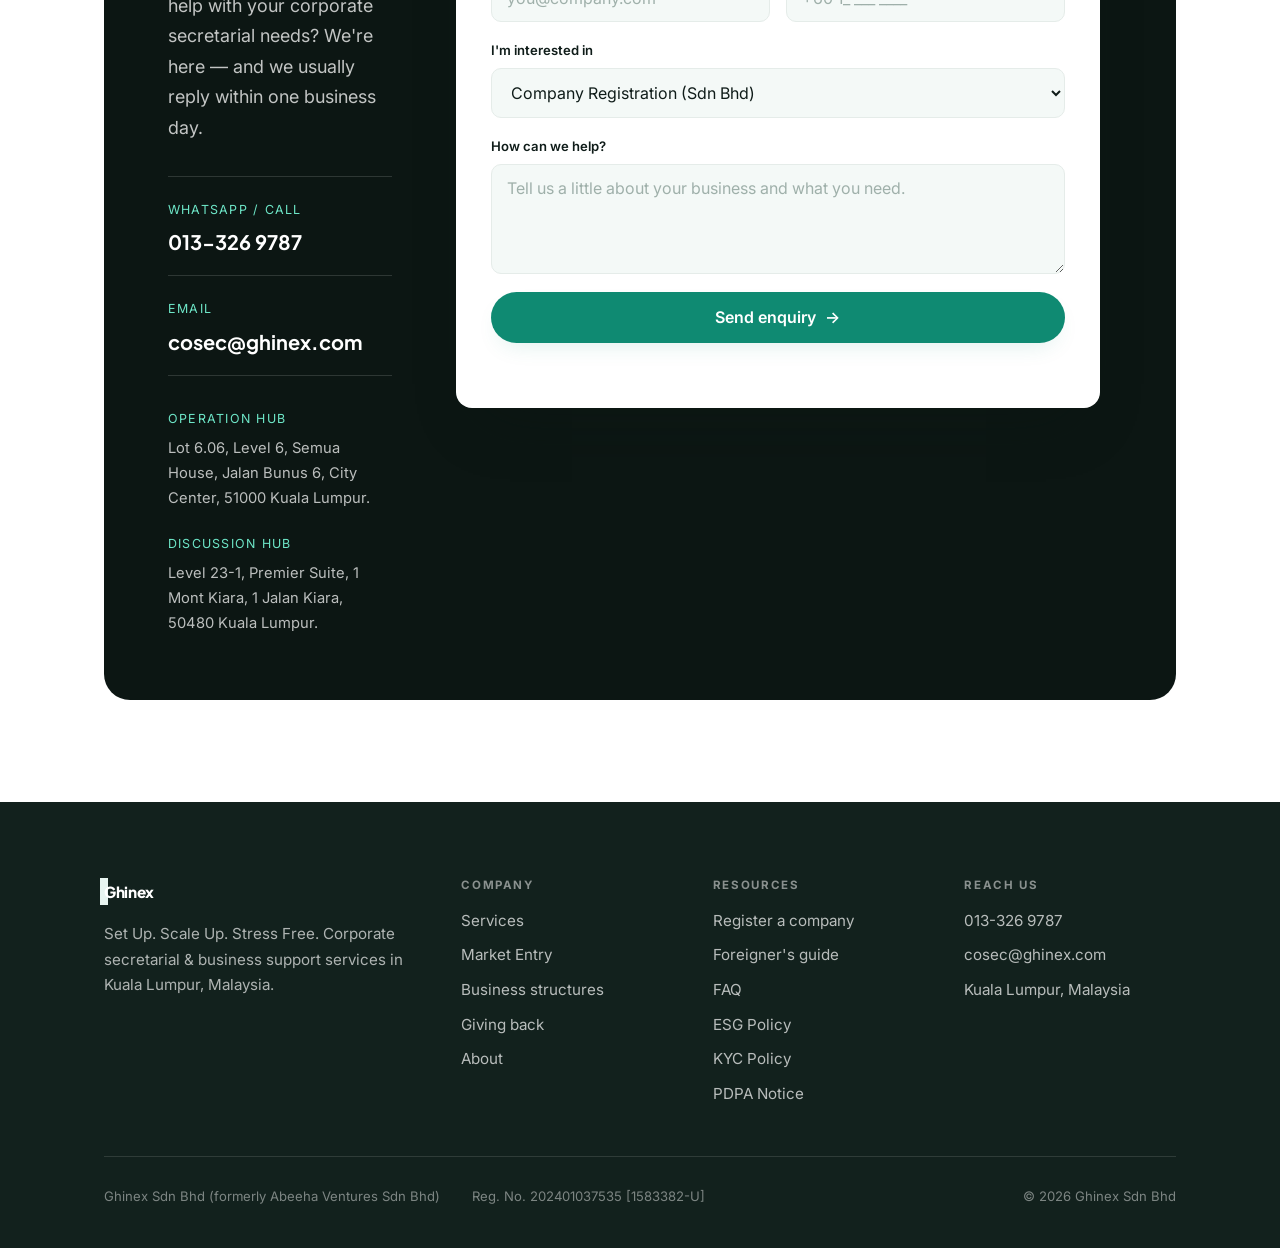
==== commit 12a744a3: "Rename team member Felix -> Alex Co-Authored-By: Claude Opus 4.8 <noreply@anthropic.com>" ====
--- a/index.html
+++ b/index.html
@@ -577,10 +577,10 @@
         </div>
         <div class="team">
           <div class="member r">
-            <div class="av">F</div>
-            <h3>Felix</h3>
+            <div class="av">A</div>
+            <h3>Alex</h3>
             <div class="rl">Chartered Secretary</div>
-            <p>A Chartered Secretary who effortlessly untangles the complexities of corporate governance, making it easy for businesses to understand and apply. With a calm, measured approach, Felix keeps companies compliant and their boards running smoothly.</p>
+            <p>A Chartered Secretary who effortlessly untangles the complexities of corporate governance, making it easy for businesses to understand and apply. With a calm, measured approach, Alex keeps companies compliant and their boards running smoothly.</p>
             <p>He helps organisations stay ahead of new and changing regulations and gives directors clear, practical advice they can act on — known for modern governance strategies, and the person clients rely on to keep a company compliant, transparent, and efficient.</p>
             <div class="tags"><span>Corporate governance</span><span>Statutory compliance</span><span>Board &amp; director advisory</span><span>Companies Act 2016</span></div>
           </div>
